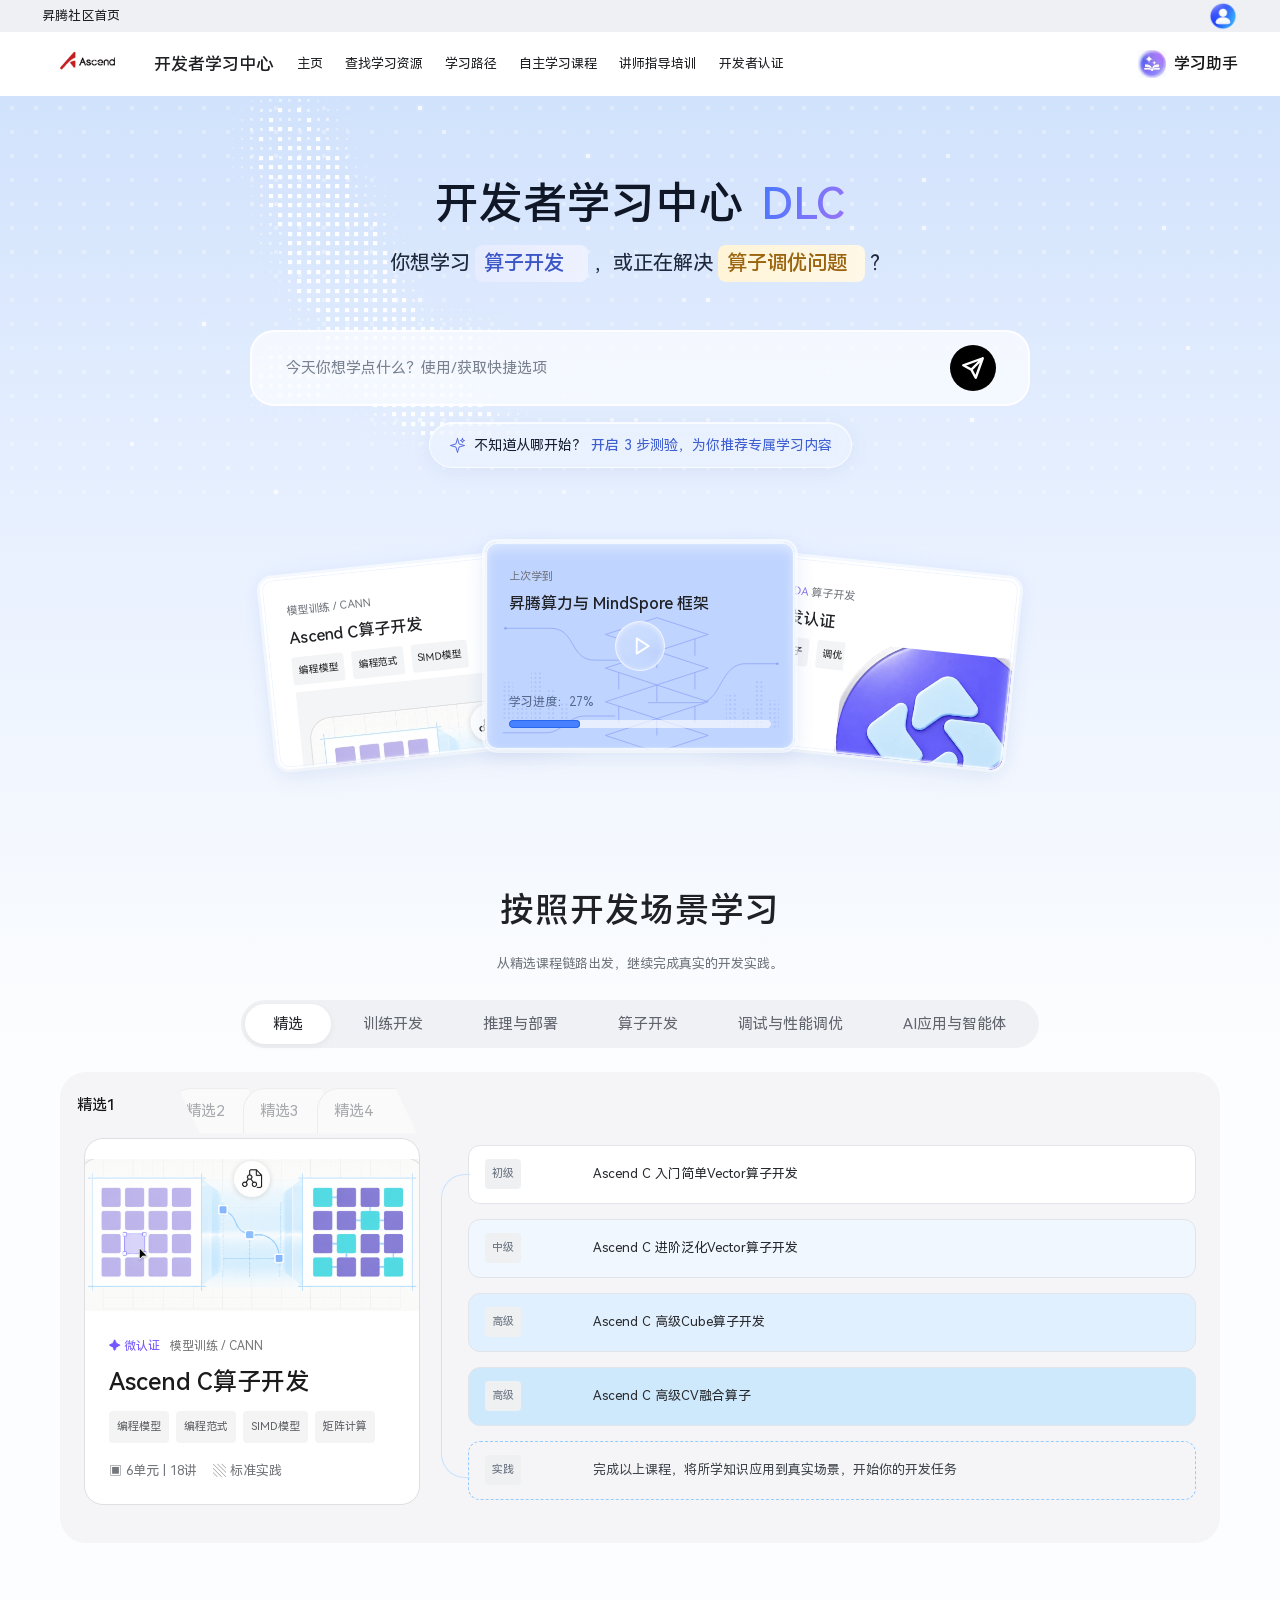
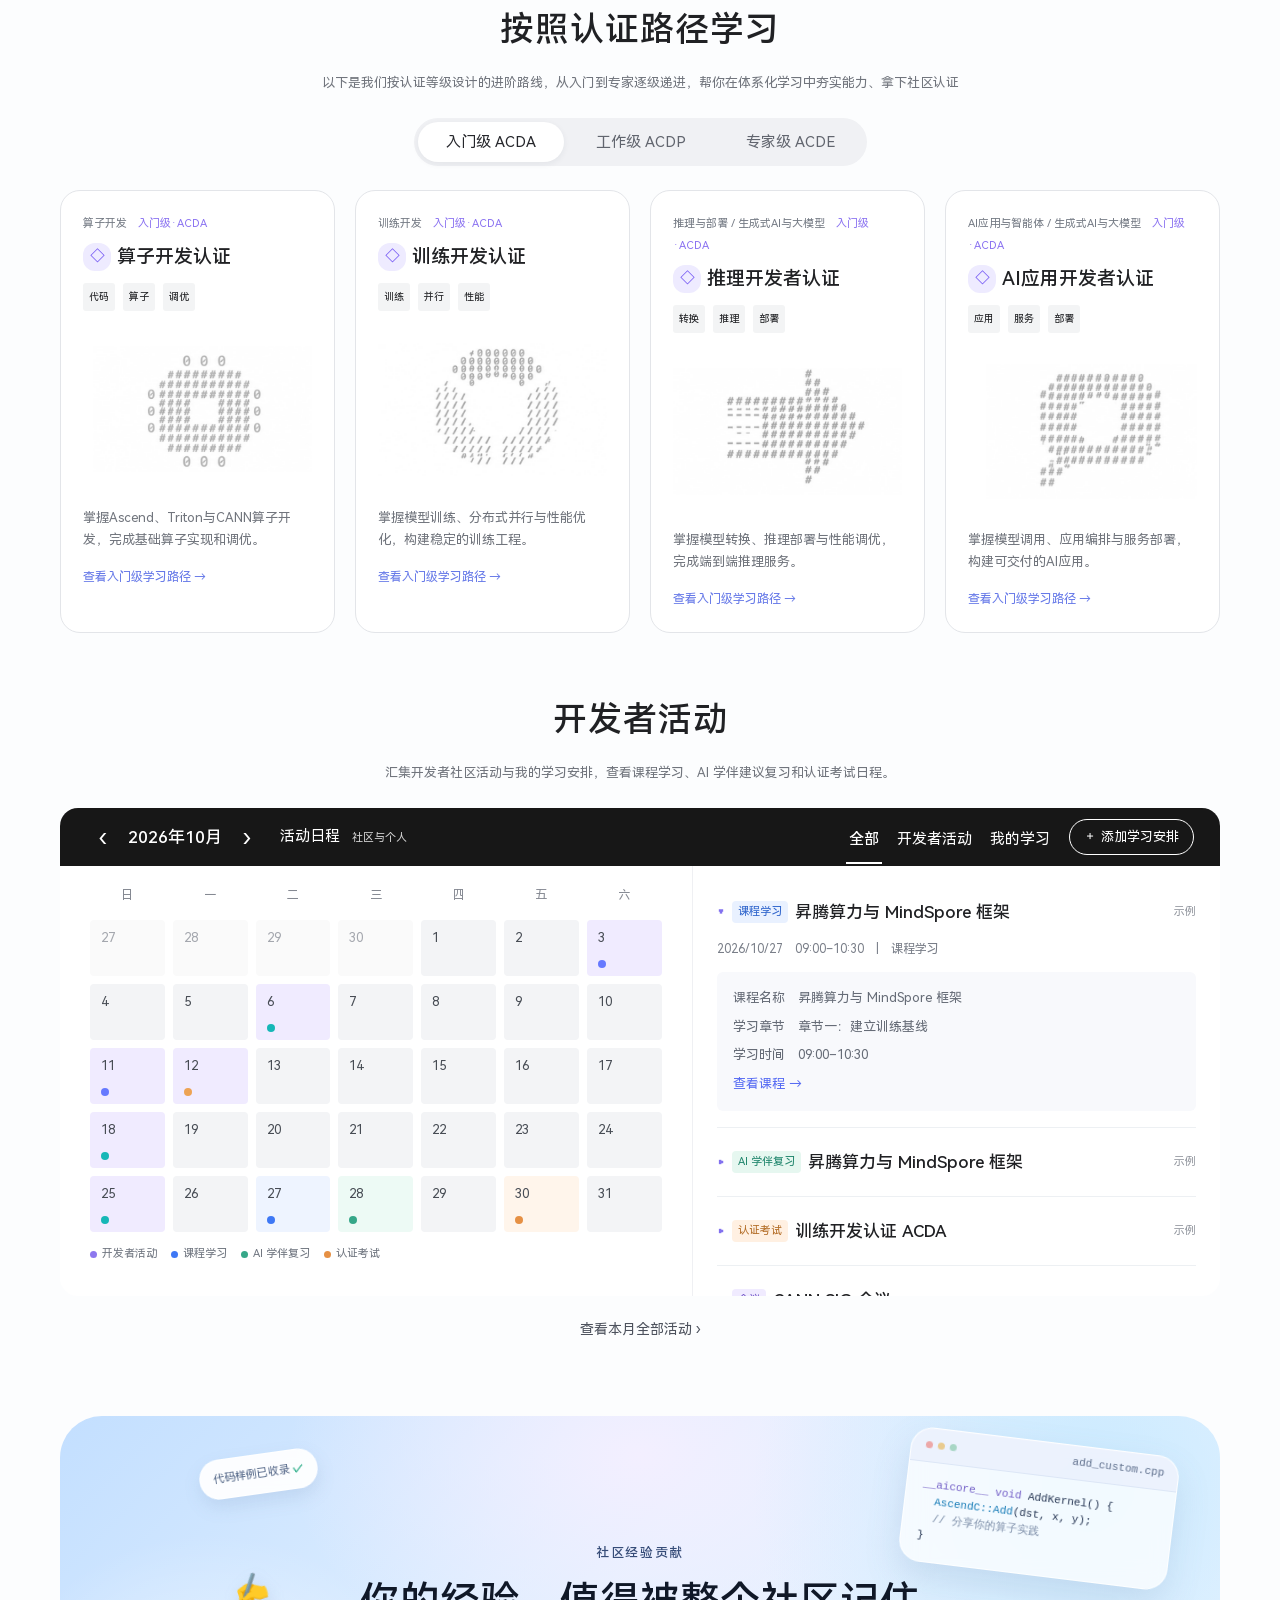
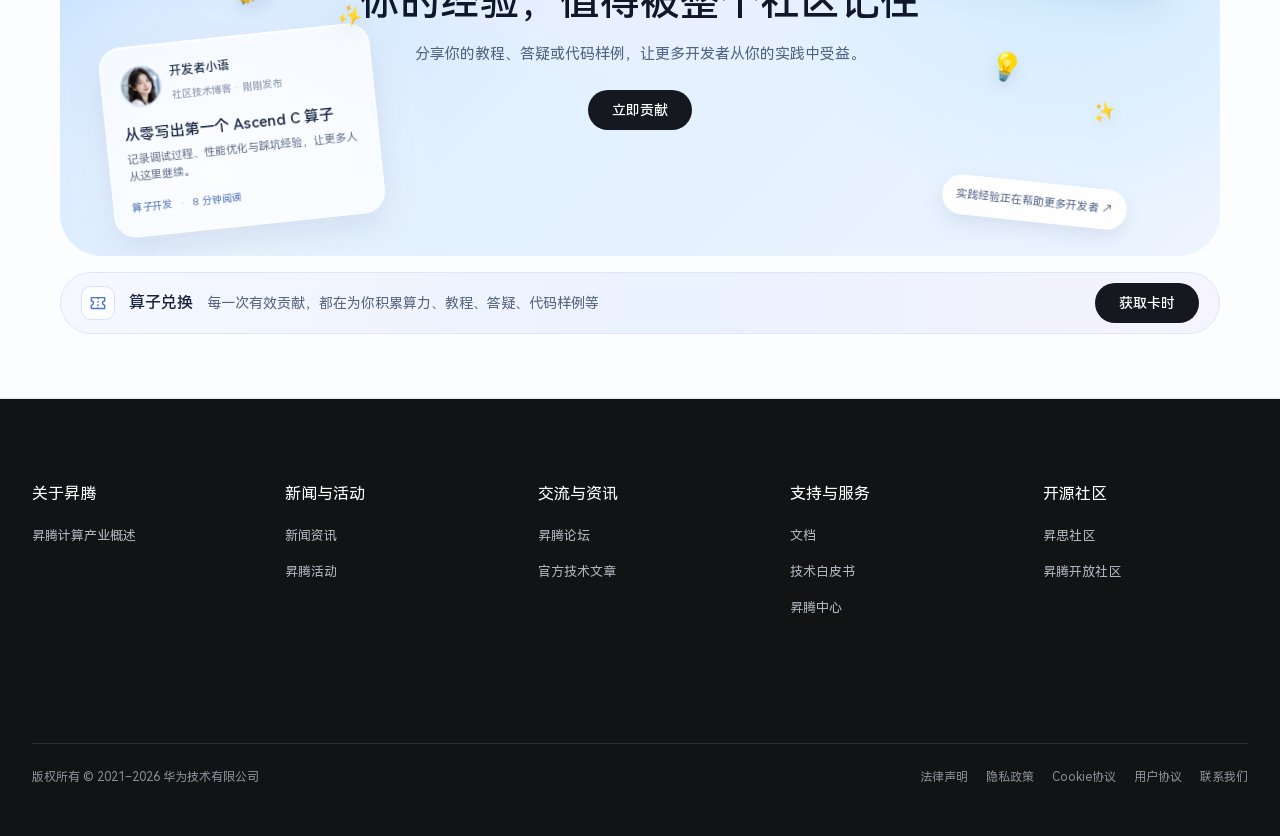
==== index.html @ 080161a7 "课程详情页应用横幅背景图" ====
<!doctype html>
<html lang="zh-CN">
<head>
  <meta charset="utf-8">
  <meta name="viewport" content="width=device-width, initial-scale=1">
  <meta name="theme-color" content="#ffffff">
  <title>开发者学习中心 DLC · 昇腾</title>
  <meta name="description" content="从真实开发场景出发，探索昇腾课程、开发者认证、技术活动与社区经验。">
  <style>
    @font-face{font-family:"HarmonyOS Sans SC";src:url("assets/fonts/HarmonyOS_Sans_SC_Regular.woff2") format("woff2");font-weight:400;font-display:swap}
    @font-face{font-family:"HarmonyOS Sans SC";src:url("assets/fonts/HarmonyOS_Sans_SC_Medium.woff2") format("woff2");font-weight:600;font-display:swap}
    @font-face{font-family:"HarmonyOS Sans SC";src:url("assets/fonts/HarmonyOS_Sans_SC_Bold.woff2") format("woff2");font-weight:700;font-display:swap}
    :root{--red:#c7000b;--red-bright:#db0000;--blue:#2e53fa;--ink:#101828;--body:rgba(0,0,0,.6);--muted:#99a1af;--line:#e5e7eb;--subtle:#f5f6fa;--surface:#fff;--shadow:0 1px 3px rgba(0,0,0,.1);--font:"HarmonyOS Sans SC","HarmonyOS Sans","PingFang SC","Microsoft YaHei",system-ui,sans-serif}
    *{box-sizing:border-box}[hidden]{display:none!important}html{scroll-behavior:smooth}body{margin:0;background:var(--surface);color:var(--ink);font-family:var(--font);line-height:1.5}button,input{font:inherit}button{cursor:pointer}a{color:inherit;text-decoration:none}.wrap{width:min(1488px,calc(100% - 64px));margin:auto}
    .site-nav{height:64px;border-bottom:1px solid var(--line);background:#fff;position:relative;z-index:5}.nav-inner{height:100%;display:flex;align-items:center;gap:40px}.brand{display:flex;align-items:center;gap:10px;font-size:18px;font-weight:700;white-space:nowrap}.brand img{display:block;width:111px;height:40px;object-fit:contain}.nav-links{height:100%;display:flex;align-items:center;gap:32px;margin-left:20px;flex:1;overflow:auto;scrollbar-width:none}.nav-links::-webkit-scrollbar{display:none}.nav-links a{height:100%;display:flex;align-items:flex-end;padding-bottom:20px;font-size:16px;white-space:nowrap;color:#000;position:relative}.nav-links a.active{color:var(--red);font-weight:600}.nav-links a.active:after{content:"";height:2px;background:var(--red);position:absolute;inset:auto 0 0}.nav-actions{display:flex;align-items:center;gap:20px}.avatar{width:34px;height:34px;border-radius:50%;background:#eff0f4;color:#697282;display:grid;place-items:center;font-size:14px}.ai-launch{border:0;background:transparent;display:flex;gap:8px;align-items:center;color:var(--ink);font-weight:600;white-space:nowrap;padding:0}.ai-orb{width:36px;height:36px;display:grid;place-items:center;border-radius:50%;background:var(--ink);color:white;position:relative;font-size:19px}.ai-orb:after{content:"";position:absolute;right:-1px;top:-1px;width:9px;height:9px;background:var(--red);border:2px solid white;border-radius:50%}
    .hero{overflow:hidden;background:radial-gradient(circle at 79% 41%,rgba(219,0,0,.12),transparent 23%),radial-gradient(circle at 16% 74%,rgba(167,139,250,.12),transparent 27%),linear-gradient(180deg,#fff 0%,#f9fafc 100%);border-bottom:1px solid var(--line)}.hero-inner{position:relative;min-height:620px;padding:98px 0 72px;display:flex;align-items:center;justify-content:center;text-align:center}.hero-inner:before,.hero-inner:after{content:"";position:absolute;border:1px solid rgba(199,0,11,.12);border-radius:36px;transform:rotate(25deg);pointer-events:none}.hero-inner:before{width:230px;height:230px;left:0;top:120px;background:linear-gradient(135deg,rgba(255,255,255,.75),rgba(219,0,0,.025));box-shadow:16px 25px 50px rgba(199,0,11,.05)}.hero-inner:after{width:158px;height:158px;right:4%;bottom:78px;transform:rotate(-20deg);background:linear-gradient(135deg,rgba(255,255,255,.75),rgba(167,139,250,.07))}.hero-content{position:relative;z-index:1;width:min(860px,100%)}.eyebrow{display:inline-flex;align-items:center;gap:8px;padding:6px 12px;border-radius:99px;background:#fff;border:1px solid #f3cdd0;color:var(--red);font-size:14px;font-weight:600}.eyebrow:before{content:"";width:6px;height:6px;background:var(--red);border-radius:50%}.hero h1{font-size:clamp(40px,5vw,50px);line-height:50px;letter-spacing:normal;margin:24px 0 14px;font-weight:600}.hero h1 span{color:var(--red)}.hero-lead{font-size:18px;color:var(--body);margin:0 auto 36px;max-width:670px}.search-box{text-align:left;background:#fff;border:1px solid var(--line);border-radius:24px;padding:12px;box-shadow:0 16px 50px rgba(16,24,40,.09)}.tabs{display:flex;gap:4px}.tabs button{border:0;background:transparent;color:var(--body);padding:12px 20px;border-radius:12px;font-size:16px;font-weight:600}.tabs button[aria-selected="true"]{background:var(--ink);color:#fff}.tabs button:first-child[aria-selected="true"]{font-size:18px}.search-row{display:flex;align-items:center;gap:12px;padding:16px 9px 4px}.search-icon{color:var(--muted);font-size:21px}.search-row input{border:0;outline:0;min-width:0;flex:1;font-size:16px;color:var(--ink)}.search-row input::placeholder{color:#99a1af}.submit{border:0;border-radius:12px;background:var(--red);color:white;font-weight:600;padding:12px 22px;white-space:nowrap}.submit:hover{background:#a9000a}.capabilities{display:none;gap:8px;flex-wrap:wrap;padding:14px 9px 5px}.capabilities.show{display:flex}.capabilities button{border:1px solid #ded5f4;background:#f7f4ff;color:#6b4fb5;border-radius:99px;padding:6px 12px;font-size:14px}.capabilities button.active{background:#6b4fb5;color:white}.suggestions{display:flex;justify-content:center;align-items:center;gap:8px;flex-wrap:wrap;margin-top:18px;font-size:14px;color:var(--body)}.suggestions button{border:1px solid var(--line);background:white;border-radius:99px;padding:7px 14px;color:var(--ink)}.suggestions button:hover{border-color:var(--red);color:var(--red)}.search-feedback{font-size:14px;color:var(--red);min-height:24px;margin-top:10px}
    .section{padding:84px 0}.section-alt{background:var(--subtle)}.section-top{display:flex;align-items:end;justify-content:space-between;gap:24px;margin-bottom:32px}.section-kicker{font-size:14px;font-weight:700;letter-spacing:.08em;color:var(--red);margin:0 0 10px}.section h2{font-size:40px;line-height:50px;letter-spacing:normal;margin:0 0 10px;font-weight:600}.section-desc{color:var(--body);font-size:16px;margin:0}.text-link{color:var(--blue);font-weight:400}.text-link:hover{text-decoration:underline}.filters{display:flex;align-items:center;gap:10px;flex-wrap:wrap;margin-bottom:28px}.filter{border:1px solid var(--line);border-radius:99px;padding:9px 18px;background:#fff;color:var(--body)}.filter.active{background:var(--ink);color:white;border-color:var(--ink)}.filter-select{margin-left:auto;border:1px solid var(--line);border-radius:99px;padding:9px 14px;background:#fff;color:var(--body)}.course-grid{display:grid;grid-template-columns:repeat(3,minmax(0,1fr));gap:24px}.course-card{display:flex;flex-direction:column;border:1px solid var(--line);background:white;border-radius:16px;overflow:hidden;box-shadow:var(--shadow);transition:transform .2s,box-shadow .2s}.course-card:hover{transform:translateY(-4px);box-shadow:0 12px 30px rgba(16,24,40,.1)}.course-art{height:176px;position:relative;overflow:hidden;background:linear-gradient(135deg,#202b48,#70374e);color:#fff;padding:20px}.course-art:before,.course-art:after{content:"";position:absolute;border:1px solid rgba(255,255,255,.23);border-radius:24px;transform:rotate(-21deg);box-shadow:inset 0 0 25px rgba(255,255,255,.14),0 9px 25px rgba(0,0,0,.12)}.course-art:before{width:130px;height:130px;right:10%;top:12%}.course-art:after{width:90px;height:90px;right:25%;bottom:-38px}.course-art.tone-2{background:linear-gradient(135deg,#3b2b6a,#80527f)}.course-art.tone-3{background:linear-gradient(135deg,#183f50,#317b83)}.course-art.tone-4{background:linear-gradient(135deg,#5b2840,#ae6270)}.course-art.tone-5{background:linear-gradient(135deg,#303a5f,#5f74a4)}.course-art.tone-6{background:linear-gradient(135deg,#425126,#8d9a56)}.course-art .symbol{position:absolute;right:20px;bottom:0;font-size:95px;line-height:1;opacity:.19;font-weight:900}.course-badge{position:relative;z-index:1;display:inline-block;background:rgba(255,255,255,.89);color:var(--ink);border-radius:4px;padding:4px 8px;font-size:12px;font-weight:600}.course-type{position:absolute;left:20px;bottom:20px;font-size:14px;opacity:.85}.course-body{padding:24px;display:flex;flex-direction:column;flex:1}.course-body h3{font-size:20px;line-height:1.4;margin:0 0 8px}.course-body p{font-size:14px;line-height:22px;color:var(--body);margin:0 0 18px;flex:1}.course-meta{display:flex;gap:16px;flex-wrap:wrap;border-top:1px solid var(--line);padding-top:14px;color:var(--body);font-size:14px}.course-meta strong{color:var(--ink)}.course-empty{display:none;grid-column:1/-1;border:1px dashed var(--line);border-radius:16px;text-align:center;padding:38px;color:var(--body)}.longtail{grid-column:1/-1;border:1px dashed #f3cdd0;border-radius:16px;background:linear-gradient(90deg,#fff,#fff8f8);padding:28px 32px;display:flex;align-items:center;justify-content:space-between;gap:24px}.longtail h3{font-size:20px;margin:0 0 6px}.longtail p{font-size:14px;color:var(--body);margin:0}.state{display:inline-block;vertical-align:middle;font-size:12px;color:#6b4fb5;background:#f0ecfa;border:1px solid #d9cdf0;padding:3px 8px;border-radius:4px;margin-left:8px}.longtail button{border:1px solid var(--red);color:var(--red);background:white;padding:11px 18px;border-radius:12px;font-weight:600;white-space:nowrap}.longtail button:hover{background:#fceeef}
    .community-grid{display:grid;grid-template-columns:1fr 1fr;gap:28px}.community-card{border:1px solid var(--line);border-radius:16px;padding:30px;background:#fff;box-shadow:var(--shadow)}.community-head{display:flex;justify-content:space-between;align-items:center;margin-bottom:20px}.community-head h3{font-size:22px;margin:0}.community-item{display:block;padding:18px 0;border-top:1px solid var(--line)}.community-item strong{display:block;font-size:16px;margin-bottom:4px}.community-item span{font-size:14px;color:var(--body)}.community-item:hover strong{color:var(--red)}.knowledge{margin-top:24px;border:1px dashed var(--line);border-radius:12px;padding:16px 22px;display:flex;align-items:center;justify-content:space-between;color:var(--body);font-size:14px}.knowledge b{font-weight:400;color:var(--muted);background:var(--subtle);border-radius:99px;padding:5px 10px}
    .panel-backdrop{position:fixed;inset:0;background:rgba(16,24,40,.2);z-index:10;display:none}.panel-backdrop.show{display:block}.ai-panel{position:fixed;z-index:11;top:0;right:0;width:min(430px,100vw);height:100dvh;background:#fff;box-shadow:-15px 0 45px rgba(16,24,40,.13);transform:translateX(105%);transition:transform .25s;overflow:auto;padding:28px}.ai-panel.open{transform:translateX(0)}.panel-top{display:flex;align-items:center;justify-content:space-between}.panel-top h2{font-size:24px;margin:0}.close-panel{border:0;background:var(--subtle);border-radius:10px;width:36px;height:36px;font-size:24px}.panel-card{border:1px solid var(--line);border-radius:16px;padding:20px;margin-top:20px}.panel-card h3{font-size:18px;margin:0 0 10px}.panel-card p{font-size:14px;color:var(--body);margin:0}.panel-card .pill{display:inline-block;background:#fceeef;color:var(--red);border-radius:99px;padding:4px 10px;font-size:12px;margin-bottom:12px}.panel-progress{height:7px;background:var(--subtle);border-radius:99px;overflow:hidden;margin:14px 0}.panel-progress span{display:block;height:100%;width:42%;background:var(--red)}.panel-list{display:grid;gap:9px}.panel-list div{display:flex;justify-content:space-between;font-size:14px;padding:7px 0;border-bottom:1px solid var(--line)}.panel-list div:last-child{border-bottom:0}.panel-list span{color:var(--body)}
    footer{border-top:1px solid var(--line);padding:28px 0;color:var(--muted);font-size:14px}.footer-inner{display:flex;justify-content:space-between;gap:20px;flex-wrap:wrap}
    @media(max-width:1100px){.nav-links{gap:20px;margin-left:0}.nav-inner{gap:22px}.course-grid{grid-template-columns:repeat(2,minmax(0,1fr))}.hero-inner:before{left:-100px}.hero-inner:after{right:-40px}}
    @media(max-width:700px){.wrap{width:min(100% - 32px,1488px)}.site-nav{height:60px}.brand{font-size:16px}.brand img{width:97px;height:35px}.nav-links{display:none}.nav-actions{margin-left:auto}.ai-launch>span:last-child{display:none}.avatar{display:none}.hero-inner{min-height:auto;padding:72px 0 58px}.hero-inner:before,.hero-inner:after{display:none}.hero h1{font-size:40px;line-height:1.25}.hero-lead{font-size:16px}.search-box{border-radius:18px}.tabs button{padding:10px 13px}.search-row{gap:7px;flex-wrap:wrap}.search-row input{flex-basis:calc(100% - 40px);font-size:14px}.submit{margin-left:auto}.section{padding:60px 0}.section h2{font-size:30px;line-height:1.33}.section-top{align-items:start;flex-direction:column}.filter-select{margin-left:0}.course-grid,.community-grid{grid-template-columns:1fr}.course-art{height:150px}.longtail{padding:22px;align-items:start;flex-direction:column}.community-card{padding:22px}.knowledge{align-items:start;gap:12px;flex-direction:column}}
    @media(prefers-reduced-motion:reduce){html{scroll-behavior:auto}.course-card,.ai-panel{transition:none}}
    .flow-question-block{margin-top:42px;padding-top:22px;border-top:1px solid #edf0f6;scroll-margin-top:94px}.flow-question-block:first-of-type{margin-top:24px}.flow-question-block .flow-actions{margin-bottom:4px}
    .course-flow[hidden]{display:none}.course-flow{position:fixed;inset:0;z-index:200;overflow-y:auto;background:#fcfcfe;color:var(--ink);font-family:var(--font)}.flow-header{height:72px;position:sticky;top:0;z-index:2;display:flex;align-items:center;justify-content:space-between;padding:0 max(32px,calc((100vw - 1180px)/2));background:rgba(252,252,254,.94);border-bottom:1px solid #edf0f6;backdrop-filter:blur(12px)}.flow-brand{display:flex;align-items:center;gap:10px;font-weight:600}.flow-brand img{width:76px;height:32px;object-fit:contain}.flow-close{border:1px solid var(--line);background:white;border-radius:999px;padding:9px 17px;color:var(--ink)}.flow-close:hover,.flow-close:focus-visible{border-color:var(--blue);color:var(--blue)}.flow-main{width:min(1040px,calc(100% - 48px));margin:0 auto;padding:46px 0 112px}.flow-goal{width:fit-content;max-width:100%;margin:0 auto 42px;padding:12px 22px;background:#f2f3f6;border-radius:999px;font-size:16px;text-align:center;overflow-wrap:anywhere}.flow-intro{margin:0 0 24px}.flow-intro h2{font-size:28px;line-height:1.3;font-weight:600;margin:0 0 8px}.flow-intro p{color:#697586;margin:0}.flow-progress{display:flex;align-items:center;gap:14px;margin:26px 0 30px;font-size:14px;color:#77849a}.flow-progress strong{color:#244b9b}.flow-track{height:5px;background:#e9eef8;border-radius:99px;overflow:hidden;flex:1}.flow-track span{display:block;height:100%;background:var(--blue);border-radius:99px;transition:width .2s}.flow-question-head{display:flex;align-items:start;gap:12px;margin-bottom:18px}.flow-number{border:1px solid #dbe3f3;border-radius:7px;padding:3px 8px;font-size:13px;color:#6c7b94;background:#f8faff}.flow-question-head h3{font-size:22px;font-weight:600;line-height:1.4;margin:0;flex:1}.flow-type{font-size:13px;color:#73819b;border:1px solid var(--line);border-radius:7px;padding:4px 8px;white-space:nowrap}.flow-options{display:grid;grid-template-columns:repeat(3,minmax(0,1fr));gap:16px}.flow-option{min-height:148px;padding:22px 20px;text-align:center;display:flex;flex-direction:column;justify-content:center;gap:8px;border:1px solid #e1e6ef;border-radius:18px;background:#fff;box-shadow:0 2px 4px rgba(16,24,40,.04);color:var(--ink);transition:border-color .15s,background .15s,box-shadow .15s}.flow-option:hover,.flow-option:focus-visible{border-color:var(--blue);box-shadow:0 4px 16px rgba(46,83,250,.1);outline:none}.flow-option[aria-checked="true"]{border-color:var(--blue);background:#f3f6ff;box-shadow:0 0 0 1px rgba(46,83,250,.15);color:#2143b0}.flow-option strong{font-size:17px;font-weight:600}.flow-option span{font-size:14px;line-height:1.55;color:#697586}.flow-option[aria-checked="true"] span{color:#4763a8}.flow-option.custom{border-style:dashed;color:#5f718e}.flow-option.custom[aria-checked="true"]{border-style:solid}.flow-custom{display:block;width:100%;margin-top:18px;padding:15px 18px;border:1px solid #c8d5fb;border-radius:12px;background:#fff;resize:vertical;min-height:80px;outline-color:var(--blue)}.flow-actions{display:flex;justify-content:space-between;align-items:center;gap:16px;margin-top:30px;position:sticky;bottom:0;padding:14px 0;background:#fcfcfe;z-index:1}.flow-actions .flow-skip{border:0;background:transparent;color:#7b8799;padding:10px}.flow-actions .flow-skip:hover{color:var(--blue)}.flow-actions .flow-primary,.flow-result-actions button{border:1px solid var(--blue);border-radius:12px;background:var(--blue);color:white;padding:11px 24px;font-weight:600}.flow-actions .flow-primary:disabled{border-color:#e0e5ee;background:#f7f9fc;color:#98a4b8;cursor:not-allowed}.flow-actions .flow-back{border:1px solid var(--line);border-radius:12px;background:#fff;padding:10px 18px;color:#576477}.flow-note{font-size:13px;color:#8a96a8;margin-top:30px}.flow-result{max-width:800px;margin:0 auto}.flow-result h2{font-size:30px;font-weight:600;line-height:1.3;margin:0 0 12px}.flow-result-lead{font-size:16px;line-height:1.7;color:#576477}.flow-summary{border:1px solid #dce5ff;border-radius:16px;background:#f6f8ff;padding:22px;margin:28px 0}.flow-summary p{margin:8px 0 0;line-height:1.7;color:#496190}.flow-steps{display:grid;gap:14px;margin:22px 0 28px}.flow-step{border:1px solid var(--line);border-radius:15px;background:#fff;padding:20px}.flow-step strong{display:block;margin-bottom:7px}.flow-step p{margin:0;color:#687586;line-height:1.6}.flow-result-actions{display:flex;gap:12px;flex-wrap:wrap}.flow-result-actions button.secondary{background:white;color:var(--blue)}@media(max-width:700px){.flow-header{height:60px;padding:0 16px}.flow-brand span{font-size:14px}.flow-main{width:calc(100% - 32px);padding:28px 0 80px}.flow-goal{margin-bottom:28px}.flow-intro h2{font-size:24px}.flow-question-head h3{font-size:19px}.flow-options{grid-template-columns:1fr;gap:10px}.flow-option{min-height:104px;padding:16px}.flow-actions{flex-wrap:wrap}.flow-note{margin-top:20px}}
  </style>
  <link rel="stylesheet" href="assets/css/course-outline.css?v=outline-toolbar-1">
  <link rel="stylesheet" href="assets/css/course-conversation.css?v=ai-dialog-rhythm-2">
  <link rel="stylesheet" href="assets/css/home-figma.css?v=knowledge-map-entry-4">
  <link rel="stylesheet" href="assets/css/knowledge-experience.css?v=1">
  <link rel="stylesheet" href="assets/css/home-october.css?v=fan-motion-2">
  <link rel="stylesheet" href="assets/css/home-quiz-prompt.css?v=2">
  <link rel="stylesheet" href="assets/css/home-hero-typewriter.css?v=1">
  <link rel="stylesheet" href="assets/css/home-search-results.css?v=2">
  <link rel="stylesheet" href="assets/css/community-contribution-photo.css?v=3">
  <link rel="stylesheet" href="assets/css/community-contribution-floor.css?v=4">
  <link rel="stylesheet" href="assets/css/home-fan-gentle.css?v=2">
  <link rel="stylesheet" href="assets/css/home-learning-assistant.css?v=agent-home-2">
  <link rel="stylesheet" href="assets/css/home-reference-adjustments.css?v=2">
  <link rel="stylesheet" href="assets/css/home-starter-ide.css?v=6">
<link rel="icon" href="assets/images/figma-home/certification.svg" type="image/svg+xml">
</head>
<body>
  <a class="skip-link" href="#scenes">跳至学习内容</a>
  <header class="site-nav october-nav">
    <div class="utility-bar"><a href="index.html">昇腾社区首页</a><div class="utility-user"><a class="user-avatar-link" href="prototypes/lowfi/personal-center-knowledge-assets.html" aria-label="个人中心"><img src="assets/images/figma-home/user-avatar.png" alt=""></a></div></div>
    <div class="october-nav-main"><a class="brand-logo" href="index.html"><img src="assets/images/figma-home/nav-logo.png" alt="Ascend"></a><a class="brand-title" href="index.html">开发者学习中心</a><nav aria-label="主导航"><a href="#top" aria-current="page">主页</a><a href="https://www.hiascend.com/developer/edu/find-resource">查找学习资源</a><a href="https://www.hiascend.com/edu/growth">学习路径</a><a href="https://www.hiascend.com/edu/courses">自主学习课程</a><a href="#events">讲师指导培训</a><a href="#certifications">开发者认证</a></nav><button type="button" class="home-assistant-trigger" id="homeAssistantTrigger" aria-controls="homeAssistantWindow" aria-expanded="false"><span class="ha-source ha-logo" aria-hidden="true"></span>学习助手</button></div>
  </header>

  <main class="dlc-main" id="top">
    <section class="dlc-hero" aria-labelledby="heroTitle">
      <div class="dlc-hero-inner">
        <h1 class="dlc-title" id="heroTitle">开发者学习中心<span>DLC</span></h1>
        <p class="dlc-rotating-question" aria-label="你想学习算子开发，或正在解决算子调优问题？"><span>你想学习</span><span class="dlc-topic dlc-topic-learning" data-topic-learning>算子开发</span><span>，或正在解决</span><span class="dlc-topic dlc-topic-problem" data-topic-problem>算子调优问题</span><span>？</span></p>
        <div class="dlc-search-shell">
          <form class="dlc-search" id="heroForm">
            <span class="dlc-selected-prompt" id="selectedPrompt" hidden><span class="selected-prompt-mark" aria-hidden="true"></span><span id="selectedPromptText"></span><button id="clearShortcut" type="button" aria-label="清除快捷选项">×</button></span>
            <input id="heroInput" type="text" autocomplete="off" aria-label="输入学习目标" placeholder="今天你想学点什么？使用/获取快捷选项">
            <span class="dlc-input-actions" id="inputActions" aria-hidden="true"><kbd>Tab</kbd>切换 <kbd>Enter</kbd>开始搜索</span>
            <kbd class="dlc-shortcut-key">/</kbd>
            <button class="dlc-submit" type="submit" aria-label="提交学习目标"><svg viewBox="0 0 24 24" aria-hidden="true" focusable="false"><path d="M21 3 10.5 13.5M21 3 14.5 21l-4-7.5L3 9.5 21 3Z"/></svg></button>
            <div class="dlc-quick-menu" id="quickMenu" role="listbox" aria-label="学习快捷选项" hidden>
              <button type="button" role="option" data-label="新手入门" data-prompt="我刚接触昇腾，希望从基础开始学习"><span class="quick-menu-mark" aria-hidden="true"></span><span><b>新手入门</b><small>从环境搭建开始，完成首个昇腾开发任务。</small></span></button>
              <button type="button" role="option" data-label="算子开发" data-prompt="我想学习 Ascend C 算子开发"><span class="quick-menu-mark" aria-hidden="true"></span><span><b>算子开发</b><small>开发、调试和优化昇腾自定义算子。</small></span></button>
              <button type="button" role="option" data-label="训练开发" data-prompt="我想学习模型训练并完成一次分布式训练"><span class="quick-menu-mark" aria-hidden="true"></span><span><b>训练开发</b><small>完成模型训练、分布式训练和性能优化。</small></span></button>
              <button type="button" role="option" data-label="推理开发" data-prompt="我想把模型部署到昇腾并完成推理服务验证"><span class="quick-menu-mark" aria-hidden="true"></span><span><b>推理开发</b><small>学习模型转换、推理适配与部署的上线流程。</small></span></button>
              <button type="button" role="option" data-label="生成式AI应用开发与部署" data-prompt="我想开发一个 RAG 智能体应用，并部署到昇腾环境"><span class="quick-menu-mark" aria-hidden="true"></span><span><b>生成式AI应用开发与部署</b><small>学习大模型、RAG 和智能体应用开发与部署。</small></span></button>
            </div>
          </form>
          <p class="dlc-search-hint" id="searchFeedback" role="status" aria-live="polite"></p>
        </div>
        <p class="dlc-search-helper" id="quizHelper"><svg class="quiz-helper-spark" viewBox="0 0 24 24" fill="none" aria-hidden="true"><path d="m12 2 2.2 7.8L22 12l-7.8 2.2L12 22l-2.2-7.8L2 12l7.8-2.2L12 2Z"/><path d="m19 2 .7 2.3L22 5l-2.3.7L19 8l-.7-2.3L16 5l2.3-.7L19 2Z"/></svg><span class="quiz-helper-copy">不知道从哪开始？</span><button id="openQuiz" type="button">开启</button><span class="quiz-helper-copy">3 步测验，为你推荐专属学习内容</span></p>
      </div>
    </section>

    <section class="starter-floor" id="courseFirstFloor" aria-label="推荐与继续学习">
      <div class="october-fan" id="homeContinueCards" aria-label="推荐与继续学习">
      <div class="fan-slot fan-slot-left">
        <a class="fan-pill" href="course-preview.html?course=operator" aria-label="查看课程">课程 <span aria-hidden="true">↗</span></a>
        <a class="fan-side fan-left" href="course-preview.html?course=operator"><small>模型训练 / CANN</small><h3>Ascend C算子开发</h3><div class="small-tags"><span>编程模型</span><span>编程范式</span><span>SIMD模型</span></div><img src="assets/images/october-home/operator-art.webp" alt=""></a>
      </div>
      <div class="fan-slot fan-slot-center">
        <a class="fan-pill" href="course-preview.html?course=training" aria-label="查看学习路径">路径 <span aria-hidden="true">↗</span></a>
        <a class="fan-center" href="course-preview.html?course=training"><small>上次学到</small><h3>昇腾算力与 MindSpore 框架</h3><img src="assets/images/october-home/continue-layers.svg" alt=""><span class="play-icon" aria-hidden="true"><svg viewBox="0 0 24 24" fill="none"><path d="m9 5 11 7-11 7V5Z" stroke="currentColor" stroke-width="1.8" stroke-linejoin="round"/></svg></span><div class="fan-progress-label">学习进度：27%</div><div class="fan-progress" role="progressbar" aria-label="课程学习进度" aria-valuenow="27" aria-valuemin="0" aria-valuemax="100"><span></span></div></a>
      </div>
      <div class="fan-slot fan-slot-right">
        <a class="fan-pill" href="#certifications" aria-label="查看认证">认证 <span aria-hidden="true">↗</span></a>
        <a class="fan-side fan-right" href="#certifications"><small><em>入门级 ACDA</em> 算子开发</small><h3>算子开发认证</h3><div class="small-tags"><span>代码</span><span>算子</span><span>调优</span></div><img src="assets/images/october-home/badge.webp" alt=""></a>
      </div>
      </div>
    </section>

    <section class="dlc-section problem-first-floor" id="problemFirstFloor" aria-labelledby="problemFloorTitle" hidden>
      <div class="problem-floor-heading"><h2 id="problemFloorTitle">从真实问题开始</h2></div>
      <div class="problem-example-carousel" id="problemCarousel" aria-live="polite">
        <button type="button" class="problem-carousel-btn problem-carousel-prev" id="problemPrev" aria-label="查看上一个案例">‹</button>
        <div class="problem-example-track">
          <article class="problem-example-card" data-problem-slide>
            <div class="problem-example-top"><span class="problem-example-tag">真实任务反推</span><span class="problem-example-index">案例 01</span></div>
            <h3>把单卡模型改成双卡训练</h3>
            <p>从“完成双卡训练并验证吞吐提升”反推需要补齐的能力和实践步骤。</p>
            <div class="problem-example-flow"><span>目标任务</span><i>→</i><span>能力缺口</span><i>→</i><span>学习步骤</span><i>→</i><span>验收成果</span></div>
            <div class="problem-example-actions"><button type="button" class="problem-secondary" data-problem-preview="我想了解如何把单卡模型改成双卡训练">查看案例</button><button type="button" class="problem-primary" data-problem-submit="我想把自己的单卡训练任务改成双卡训练，并验证吞吐是否提升">换成我的任务</button></div>
          </article>
          <article class="problem-example-card" data-problem-slide hidden>
            <div class="problem-example-top"><span class="problem-example-tag">诊断补救</span><span class="problem-example-index">案例 02</span></div>
            <h3>HCCL 初始化失败，训练无法启动</h3>
            <p>根据错误码、运行环境和日志定位知识缺口，生成补充学习并返回原任务复验。</p>
            <div class="problem-example-flow"><span>错误现象</span><i>→</i><span>诊断依据</span><i>→</i><span>补充学习</span><i>→</i><span>重新验证</span></div>
            <div class="problem-example-actions"><button type="button" class="problem-secondary" data-problem-preview="我想查看 HCCL 初始化失败的诊断案例">查看案例</button><button type="button" class="problem-primary" data-problem-submit="我的 HCCL 初始化失败，训练无法启动，我想输入错误码和日志进行诊断">输入我的错误</button></div>
          </article>
        </div>
        <button type="button" class="problem-carousel-btn problem-carousel-next" id="problemNext" aria-label="查看下一个案例">›</button>
      </div>
      <p class="problem-floor-note">如果现有课程完整覆盖，AI 优先推荐课程；只有无法覆盖时才组合或生成新内容。</p>
    </section>

    <section class="october-section" id="scenes" aria-labelledby="scenesTitle">
      <h2 id="scenesTitle">按照开发场景学习</h2><p class="section-intro" id="scenarioIntro">从精选课程链路出发，继续完成真实的开发实践。</p>
      <div class="pill-tabs" id="scenarioTabs" role="tablist" aria-label="开发场景"><button role="tab" aria-selected="true" data-scene="0">精选</button><button role="tab" aria-selected="false" data-scene="1">训练开发</button><button role="tab" aria-selected="false" data-scene="2">推理与部署</button><button role="tab" aria-selected="false" data-scene="0">算子开发</button><button role="tab" aria-selected="false" data-scene="3">调试与性能调优</button><button role="tab" aria-selected="false" data-scene="4">AI应用与智能体</button></div>
      <div class="scenario-panel"><div class="scenario-subtabs" id="featuredTabs" role="tablist" aria-label="精选课程"><button role="tab" aria-selected="true" data-featured="0" aria-label="精选课程1"><span class="featured-selected-word">Selected </span>精选1</button><button role="tab" aria-selected="false" data-featured="1" aria-label="精选课程2"><span class="featured-selected-word">Selected </span>精选2</button><button role="tab" aria-selected="false" data-featured="2" aria-label="精选课程3"><span class="featured-selected-word">Selected </span>精选3</button><button role="tab" aria-selected="false" data-featured="4" aria-label="精选课程4"><span class="featured-selected-word">Selected </span>精选4</button></div><div class="scenario-body" id="scenarioContent" role="tabpanel" aria-live="polite"></div></div>
    </section>
    <section class="october-section" id="certifications" aria-labelledby="certTitle"><h2 id="certTitle">按照认证路径学习</h2><p class="section-intro">以下是我们按认证等级设计的进阶路线，从入门到专家逐级递进，帮你在体系化学习中夯实能力、拿下社区认证</p><div class="pill-tabs cert-tabs" role="tablist" aria-label="认证等级"><button role="tab" aria-selected="true" data-cert="ACDA">入门级 ACDA</button><button role="tab" aria-selected="false" data-cert="ACDP">工作级 ACDP</button><button role="tab" aria-selected="false" data-cert="ACDE">专家级 ACDE</button></div><div class="cert-grid" id="certGrid" role="tabpanel" aria-live="polite"></div></section>
    <section class="october-section" id="events" aria-labelledby="eventsTitle"><h2 id="eventsTitle">开发者活动</h2><p class="section-intro">汇集开发者社区活动与我的学习安排，查看课程学习、AI 学伴建议复习和认证考试日程。</p><div class="events-board"><div class="events-toolbar"><div class="month-controls"><button type="button" id="previousMonth" aria-label="上个月">‹</button><strong id="calendarMonth"></strong><button type="button" id="nextMonth" aria-label="下个月">›</button></div><span class="schedule-label">活动日程 <small>示例</small></span><div class="event-filters" aria-label="活动类型"><button aria-pressed="true" data-kind="全部">全部</button><button aria-pressed="false" data-kind="会议">会议</button><button aria-pressed="false" data-kind="活动">活动</button><button aria-pressed="false" data-kind="峰会">峰会</button></div></div><div class="events-body"><div class="calendar"><div class="weekdays" aria-hidden="true"><span>日</span><span>一</span><span>二</span><span>三</span><span>四</span><span>五</span><span>六</span></div><div class="calendar-grid" id="calendarGrid" aria-label="活动日期"></div></div><div class="event-list" id="eventList" aria-live="polite"></div></div></div><button class="all-events" id="showAllEvents" type="button">查看本月全部活动 <span aria-hidden="true">›</span></button></section>
    <section class="october-section community-section" id="growth" aria-labelledby="growthTitle">
      <div class="contribution-feature-card">
        <div class="contribution-examples" aria-hidden="true">
          <article class="contribution-example contribution-example-code">
            <div class="example-window-bar"><span></span><span></span><span></span><small>add_custom.cpp</small></div>
            <pre><code><span class="code-keyword">__aicore__ void</span> AddKernel() {
  <span class="code-type">AscendC::Add</span>(dst, x, y);
  <span class="code-comment">// 分享你的算子实践</span>
}</code></pre>
          </article>
          <article class="contribution-example contribution-example-blog">
            <div class="example-blog-author"><img src="assets/images/avatars/avatar-female.png" alt=""><span><strong>开发者小语</strong><small>社区技术博客 · 刚刚发布</small></span></div>
            <strong class="example-blog-title">从零写出第一个 Ascend C 算子</strong>
            <p>记录调试过程、性能优化与踩坑经验，让更多人从这里继续。</p>
            <span class="example-blog-meta">算子开发 <i>·</i> 8 分钟阅读</span>
          </article>
          <span class="contribution-example-chip contribution-example-chip-top">代码样例已收录 <b>✓</b></span>
          <span class="contribution-example-chip contribution-example-chip-bottom">实践经验正在帮助更多开发者 ↗</span>
          <span class="contribution-spark contribution-spark-blog-a">✍️</span>
          <span class="contribution-spark contribution-spark-blog-b">✨</span>
          <span class="contribution-spark contribution-spark-code-a">💡</span>
          <span class="contribution-spark contribution-spark-code-b">✨</span>
        </div>
        <p class="contribution-feature-kicker">社区经验贡献</p>
        <h2 id="growthTitle">你的经验，值得被整个社区记住</h2>
        <p class="contribution-feature-description">分享你的教程、答疑或代码样例，让更多开发者从你的实践中受益。</p>
        <a class="contribution-feature-action" href="prototypes/lowfi/developer-contribution-closed-loop.html">立即贡献</a>
      </div>
      <div class="contribution-redeem-banner">
        <span class="contribution-redeem-icon" aria-hidden="true"><svg viewBox="0 0 24 24" fill="none"><path d="M4 5.5h16v4a2.5 2.5 0 0 0 0 5v4H4v-4a2.5 2.5 0 0 0 0-5v-4Z" stroke="currentColor" stroke-width="1.7" stroke-linejoin="round"/><path d="M12 5.5v13" stroke="currentColor" stroke-width="1.7" stroke-dasharray="2 2"/></svg></span>
        <strong>算子兑换</strong>
        <span class="contribution-redeem-copy">每一次有效贡献，都在为你积累算力、教程、答疑、代码样例等</span>
        <a class="contribution-redeem-action" href="prototypes/lowfi/developer-contribution-closed-loop.html">获取卡时</a>
      </div>
    </section>
  </main>

  <footer class="dlc-footer">
    <div class="footer-content"><div class="footer-columns"><div><h3>关于昇腾</h3><a href="#">昇腾计算产业概述</a></div><div><h3>新闻与活动</h3><a href="#">新闻资讯</a><a href="#">昇腾活动</a></div><div><h3>交流与资讯</h3><a href="#">昇腾论坛</a><a href="#">官方技术文章</a></div><div><h3>支持与服务</h3><a href="#">文档</a><a href="#">技术白皮书</a><a href="#">昇腾中心</a></div><div><h3>开源社区</h3><a href="#">昇思社区</a><a href="#">昇腾开放社区</a></div></div><div class="footer-bottom"><span>版权所有 © 2021–2026 华为技术有限公司</span><div class="footer-links"><a href="#">法律声明</a><a href="#">隐私政策</a><a href="#">Cookie协议</a><a href="#">用户协议</a><a href="#">联系我们</a></div></div></div>
  </footer>

  <div id="panelBackdrop" hidden></div><aside id="aiPanel" hidden></aside>

  <section class="learning-quiz" id="learningQuiz" role="dialog" aria-modal="true" aria-labelledby="quizTitle" hidden>
    <div class="quiz-scrim" aria-hidden="true"></div>
    <div class="quiz-dialog" tabindex="-1">
      <header class="quiz-header"><button class="quiz-back-button" id="quizBack" type="button" aria-label="返回上一步">←</button><strong id="quizTitle">AI 测验</strong></header>
      <div id="quizStage"></div>
    </div>
  </section>

  <section class="course-flow conversation" id="courseFlow" role="dialog" aria-modal="true" aria-labelledby="flowHeading" hidden>
    <header class="flow-header"><div class="flow-brand"><img src="assets/images/logo.png" alt=""><span>学习方案探索</span></div><button class="flow-close" id="flowClose" type="button" aria-label="关闭并返回首页">返回首页 ×</button></header>
    <div class="flow-main"><div class="flow-goal" id="flowGoal"></div><div id="flowStage"></div><p class="flow-note">探索版交互示例：选择结果仅在当前页面使用，尚未接入 AI 生成或实时资料检索。</p></div>
  </section>

  <aside class="home-assistant-window" id="homeAssistantWindow" role="dialog" aria-modal="false" aria-labelledby="homeAssistantTitle" hidden>
    <header class="ha-header">
      <div class="ha-drag-handle" tabindex="0" role="group" aria-label="移动学习助手窗口" aria-describedby="homeAssistantMoveHint"><span class="ha-source ha-logo" aria-hidden="true"></span><h2 id="homeAssistantTitle">学习助手</h2><span class="ha-source ha-chevron" aria-hidden="true"></span></div>
      <div class="ha-agent-rail" id="homeAgentRail" aria-label="已选学习分身"></div><div class="ha-actions"><button type="button" data-ha-section="homeAssistantAbility" aria-label="查看我的能力"><span class="ha-source ha-person-icon" aria-hidden="true"></span></button><button type="button" data-ha-section="homeAssistantPlan" aria-label="查看学习计划"><span class="ha-source ha-list-icon" aria-hidden="true"></span></button><button type="button" data-ha-close aria-label="关闭学习助手"><span class="ha-source ha-close-icon" aria-hidden="true"></span></button></div>
    </header>
    <p class="ha-sr" id="homeAssistantMoveHint">拖动标题栏移动窗口，也可使用方向键移动，按 Home 恢复默认位置。</p>
    <div class="ha-content" id="homeAssistantContent"></div>
    <form class="ha-query-form" id="homeAssistantQuestionForm"><label class="ha-sr" for="homeAssistantQuestion">向学习助手提问</label><input id="homeAssistantQuestion" type="text" autocomplete="off" placeholder="输入你的学习问题"><button type="submit" aria-label="发送问题">↑</button></form>
  </aside>

  <script src="assets/js/bird-motion.js?v=1"></script>
  <script src="assets/js/bird-background.js?v=1"></script>
  <script>
    window.ascendBirdBackground = PixelBirdBackground.mount({
      target: '.dlc-hero',
      duration: 20,
      color: '#ffffff',
      sizeScale: 1.3,
      startProgress: 0.14,
      zIndex: 0
    });
  </script>
  <script src="assets/js/home-october.js?v=expert-scene-1"></script>
  <script src="assets/js/home-hero-typewriter.js?v=1"></script>
  <script src="assets/js/home-figma.js?v=expert-quiz-1"></script>
  <script src="assets/js/home-search-results.js?v=2"></script>
  <script src="assets/js/course-outline.js?v=outline-toolbar-1"></script>
  <script src="assets/js/course-compose.js?v=lesson-types-2"></script>
  <script src="assets/js/course-flow.js?v=operator-certification-1"></script>
  <script src="assets/js/floating-assistant-window.js?v=1"></script>
  <script src="assets/js/home-learning-assistant.js?v=expert-companion-2"></script>
  <script src="assets/js/home-agent-integration.js?v=1"></script>
</body>
</html>
---- assets/css/course-outline.css ----
.outline-stage{width:min(1280px,calc(100vw - 48px));position:relative;left:50%;transform:translateX(-50%)}
.outline-top{display:flex;justify-content:space-between;align-items:flex-start;gap:20px;margin-bottom:22px}
.outline-kicker{font-size:14px;font-weight:600;color:#47689e;margin:0 0 8px}
.outline-top h2{font-size:30px;line-height:1.35;font-weight:600;margin:0 0 9px}
.outline-description{font-size:15px;line-height:1.65;color:#637085;margin:0;max-width:770px}
.outline-toolbar{display:flex;gap:10px;flex-wrap:wrap;justify-content:flex-end}
.outline-toolbar button,.outline-footer button{border:1px solid #d7dfed;background:white;border-radius:11px;padding:10px 16px;color:#365173;font-weight:600;white-space:nowrap}
.outline-toolbar button:hover,.outline-toolbar button:focus-visible,.outline-footer button:hover,.outline-footer button:focus-visible{border-color:var(--blue);color:var(--blue);outline:none}
.outline-toolbar button.primary,.outline-footer button.primary{background:var(--blue);border-color:var(--blue);color:white}
.outline-shell{border:1px solid #e0e6f0;border-radius:17px;background:#fff;overflow:hidden;box-shadow:0 5px 20px rgba(16,24,40,.04)}
.outline-summary{padding:22px 26px;border-bottom:1px solid #e7ebf3}
.outline-summary-top{display:flex;align-items:flex-start;justify-content:space-between;gap:20px}
.outline-summary-heading{min-width:0}
.outline-summary-label{font-size:13px;color:#5a7298;font-weight:600;margin-bottom:7px}
.outline-summary h3{font-size:21px;line-height:1.4;margin:0 0 6px;font-weight:600}
.outline-summary p{font-size:14px;color:#788494;margin:0 0 14px;line-height:1.55}
.outline-meta{display:flex;align-items:center;gap:8px;flex-wrap:wrap;font-size:13px;color:#7c8798}
.outline-count{border:1px solid #e6eaf1;border-radius:99px;padding:5px 10px;background:#f9fafc;color:#5c6980}
.outline-depth-key{display:inline-flex;align-items:center;gap:5px;padding:5px 10px;border:1px solid #e2e8f8;border-radius:99px;background:#f7f9ff;color:#4f66a4}
.outline-depth-key:before{content:"";width:6px;height:6px;border-radius:50%;background:var(--blue)}
.outline-scroll-hint{display:none}
.outline-content{display:grid;grid-template-columns:minmax(0,1fr)}
.outline-content.editing{grid-template-columns:minmax(0,1fr) 320px}
.outline-board{min-height:560px;max-height:65dvh;overflow:auto;background-color:#fdfdff;background-image:radial-gradient(#dfe5f1 .9px,transparent .9px);background-size:20px 20px}
.outline-tree{min-width:870px;display:grid;grid-template-columns:230px minmax(0,1fr);gap:36px;padding:32px 34px 60px}
.outline-root{align-self:start;position:sticky;top:22px;border:1px solid #dce5f3;background:#fff;border-radius:14px;padding:19px;box-shadow:0 2px 6px rgba(16,24,40,.06);font-size:15px;line-height:1.5}
.outline-root small{display:block;margin-top:10px;color:#7c8798;font-size:12px}
.outline-units{display:grid;gap:24px}
.outline-unit-row{display:grid;grid-template-columns:235px minmax(0,1fr);gap:24px;align-items:start}
.outline-unit-row:before{content:"";position:absolute;display:none}
.outline-node{width:100%;text-align:left;cursor:pointer;border:1px solid #dfe5ee;border-radius:14px;background:#fff;padding:16px 17px;box-shadow:0 2px 5px rgba(16,24,40,.05);color:var(--ink);font:inherit}
.outline-node:hover,.outline-node:focus-visible{border-color:var(--blue);outline:none}
.outline-node.selected{border-color:var(--blue);background:#f4f7ff;box-shadow:0 0 0 2px rgba(46,83,250,.1)}
.outline-node small{display:block;font-size:12px;color:#617fa9;margin-bottom:5px}
.outline-node strong{display:block;font-size:15px;line-height:1.45;font-weight:600}
.outline-node em{display:block;margin-top:9px;font-size:12px;font-style:normal;color:#788494}
.outline-chapters{display:grid;gap:10px;padding-left:24px;border-left:1px solid #dbe4f3}
.outline-chapter{position:relative}
.outline-chapter:before{content:"";position:absolute;left:-24px;top:39px;width:24px;border-top:1px solid #dbe4f3}
.outline-chapter .outline-node{padding:13px 15px}
.outline-level{display:inline-block;margin-top:8px;padding:3px 8px;border-radius:99px;background:#eef3ff;color:#4766ad;font-size:12px}
.outline-add-inline{border:1px dashed #bacbf3;background:#fff;color:var(--blue);border-radius:99px;padding:7px 12px;font-size:13px;width:fit-content}
.outline-add-inline:hover{background:#f4f7ff}
.outline-inspector{border-left:1px solid #e5e9f0;background:#fff;padding:22px;overflow-y:auto;max-height:65dvh}
.outline-inspector h3{font-size:18px;font-weight:600;margin:0 0 8px}
.outline-inspector p{font-size:13px;line-height:1.6;color:#748093;margin:0 0 22px}
.outline-inspector label{display:block;font-size:13px;font-weight:600;color:#4b5a70;margin:18px 0 7px}
.outline-inspector input{display:block;width:100%;border:1px solid #cad4e4;border-radius:10px;padding:10px 12px;font:inherit;outline-color:var(--blue)}
.outline-inspector .outline-add-button{border:1px solid var(--blue);background:var(--blue);color:white;border-radius:10px;padding:10px 14px;font-weight:600;margin-top:10px}
.outline-inspector .outline-chapter-count{display:flex;align-items:center;justify-content:space-between;padding:12px;border:1px solid #e4e9f2;border-radius:10px;background:#f9fbff}
.outline-difficulty{display:grid;gap:8px}
.outline-difficulty button{border:1px solid #dfe5ee;background:#fff;border-radius:10px;padding:10px 12px;text-align:left;color:#536278}
.outline-difficulty button[aria-checked="true"]{border-color:var(--blue);background:#f3f6ff;color:#2143b0;font-weight:600}
.outline-footer{display:flex;align-items:center;justify-content:space-between;gap:14px;padding:19px 0;flex-wrap:wrap}
.outline-footer p{font-size:14px;color:#6a778b;margin:0}
.outline-footer-actions{display:flex;gap:10px;flex-wrap:wrap}
.outline-confirmed{color:#315a9c!important}
.course-flow.outline-expanded .flow-header,.course-flow.outline-expanded .flow-goal,.course-flow.outline-expanded .flow-note{display:none}
.course-flow.outline-expanded .flow-main{width:100%;max-width:none;padding:0;margin:0}
.course-flow.outline-expanded .outline-stage{width:100%;left:0;transform:none;min-height:100dvh;padding:20px 24px;background:#fcfcfe}
.course-flow.outline-expanded .outline-top{margin-bottom:15px}
.course-flow.outline-expanded .outline-board,.course-flow.outline-expanded .outline-inspector{max-height:calc(100dvh - 260px);min-height:calc(100dvh - 260px)}
@media(max-width:900px){.outline-stage{width:calc(100vw - 32px)}.outline-top{flex-direction:column}.outline-toolbar{justify-content:flex-start}.outline-summary-top{flex-direction:column}.outline-content.editing{grid-template-columns:1fr}.outline-inspector{border-left:0;border-top:1px solid #e5e9f0;max-height:none}.outline-board{min-height:440px}.course-flow.outline-expanded .outline-stage{padding:16px}.course-flow.outline-expanded .outline-board{min-height:50dvh;max-height:50dvh}.course-flow.outline-expanded .outline-inspector{min-height:auto;max-height:none}}
@media(max-width:700px){.outline-top h2{font-size:24px}.outline-summary{padding:18px}.outline-summary h3{font-size:17px}.outline-scroll-hint{display:block!important;margin:12px 0 0!important;color:#637085!important}.outline-tree{padding:20px;gap:20px}.outline-footer{align-items:flex-start}.outline-footer-actions{width:100%}.outline-footer-actions button{flex:1}}
---- assets/css/course-conversation.css ----
.course-flow.conversation .flow-main{width:min(1280px,calc(100% - 48px));padding-top:56px}
.course-flow.conversation .flow-goal{margin:0 0 52px auto;max-width:min(620px,100%);padding:12px 20px;border-radius:18px 18px 4px 18px;background:#f1f3f7;color:#27344b;text-align:left;font-size:16px;line-height:1.5;box-shadow:none}
.course-flow.conversation .flow-intro,.course-flow.conversation .flow-progress,.course-flow.conversation .flow-question-block,.course-flow.conversation .flow-step{width:min(1232px,100%);margin-left:auto;margin-right:auto}
.flow-step{scroll-margin-top:48px;margin-bottom:20px;padding:0;border:0;border-radius:0;background:transparent;box-shadow:none}.flow-step-title{display:flex;align-items:center;gap:8px;color:#26354e}.flow-step-icon{width:20px;height:20px;flex:0 0 auto;object-fit:contain}.flow-step-title h2{margin:0;font-size:16px;line-height:24px;font-weight:400}.flow-step-count{color:#7d8aa1;font-size:16px;line-height:24px;font-weight:400}.flow-step-state{width:20px;height:20px;flex:0 0 auto;margin-left:auto;border-radius:50%;position:relative;border:1px solid #cdd5e1}.flow-step[data-state="active"] .flow-step-state{border:3px solid #d0daff;border-top-color:#2e53fa;animation:flow-loading .8s linear infinite}.flow-step[data-state="done"] .flow-step-state{background:#2e53fa;border-color:#2e53fa}.flow-step[data-state="done"] .flow-step-state:after{content:"";position:absolute;left:6px;top:4px;width:5px;height:8px;border:solid #fff;border-width:0 1.5px 1.5px 0;transform:rotate(45deg)}.course-flow.conversation .flow-intro h2,.course-flow.conversation .assistant-turn-body>h2{margin:0 0 6px;font-size:16px;line-height:24px;font-weight:400}.flow-process-tech{display:flex;gap:8px;flex-wrap:wrap;margin:14px 0 12px}.flow-process-tech span{border-radius:99px;background:#f1f4fb;color:#52658a;padding:4px 11px;font-size:14px;line-height:20px}.flow-source-list{display:grid;gap:8px}.flow-process-source{display:flex;align-items:center;gap:8px;color:#526071;font-size:14px;line-height:20px;min-width:0}.flow-process-source-title{overflow:hidden;text-overflow:ellipsis;white-space:nowrap}.flow-process-source-icon{width:16px;height:16px;object-fit:contain;flex:0 0 auto}.flow-process-url,.flow-process-official{border-radius:4px;padding:1px 6px;font-size:12px;line-height:18px;flex:0 0 auto}.flow-process-url{background:#f3f5f8;color:#7a8594}.flow-process-official{background:#eaf1ff;color:#4166b6}.flow-more-sources{margin-top:12px;border:0;background:transparent;color:#4267be;padding:0;font-size:14px;line-height:20px;font-weight:600;cursor:pointer}.flow-more-sources:hover{text-decoration:underline}.flow-more-panel{display:grid;gap:8px;margin-top:12px;padding:12px;border:1px solid #e1e8f5;border-radius:10px;background:#f8faff}.preview-action-panel{position:fixed;left:50%;bottom:24px;z-index:10;display:flex;align-items:center;gap:10px;padding:10px;border:1px solid #e3e7ee;border-radius:15px;background:rgba(255,255,255,.94);box-shadow:0 12px 30px rgba(16,24,40,.16);transform:translateX(-50%);backdrop-filter:blur(12px)}.preview-action-panel button{min-height:40px;border-radius:10px;padding:0 16px;font-size:14px;font-weight:600;white-space:nowrap}.preview-start{border:1px solid #111827;background:#111827;color:#fff}.preview-start:hover{background:#000}.preview-plan{border:1px solid #d8dee8;background:#fff;color:#334155}.preview-plan:hover{border-color:#9aabc4;background:#f7f9fc}.preview-plan[aria-pressed="true"]{border-color:#9eb2e5;background:#edf3ff;color:#3158a6}@keyframes flow-loading{to{transform:rotate(360deg)}}
.assistant-turn{display:block;margin:20px 0 0;scroll-margin-top:92px}.course-flow.conversation .flow-step{margin:0 0 20px}.course-flow.conversation .flow-step+.flow-step{margin-top:0}
.assistant-avatar{width:42px;height:42px;border-radius:14px;background:#15213b;color:#fff;display:grid;place-items:center;font-size:13px;font-weight:700;letter-spacing:.04em;box-shadow:0 5px 14px rgba(21,33,59,.15)}
.assistant-turn-body{min-width:0}
.assistant-label{font-size:14px;font-weight:600;color:#335b9e;margin:4px 0 8px}
.assistant-turn-body>h2{font-size:25px;line-height:1.35;font-weight:600;margin:0 0 8px}
.assistant-turn-body>.assistant-lead{font-size:15px;line-height:1.65;color:#697586;margin:0 0 24px}
.course-flow.conversation .flow-question-block{margin-top:38px;padding-top:24px}.course-flow.conversation .flow-question-head{margin-bottom:16px}.course-flow.conversation .flow-question-head h3{font-size:22px;line-height:1.4}.course-flow.conversation .flow-options{grid-template-columns:repeat(3,300px);gap:16px;justify-content:start}.course-flow.conversation .flow-option{width:300px;min-height:160px;height:160px;padding:18px 20px;border-radius:14px;gap:7px}.course-flow.conversation .flow-option strong{font-size:16px;line-height:1.35}.course-flow.conversation .flow-option span{font-size:14px;line-height:1.55}.course-flow.conversation .flow-actions{margin-top:22px}.course-flow.conversation .flow-primary{min-height:44px}.course-flow.conversation .flow-skip{min-height:44px}
.course-flow.conversation .outline-stage{width:100%;max-width:none;position:static;left:auto;transform:none;margin:0}
.course-flow.conversation .outline-board{min-height:520px;max-height:560px;cursor:grab;touch-action:pan-x pan-y}
.course-flow.conversation .outline-board.dragging{cursor:grabbing;user-select:none}
.course-flow.conversation .outline-top{display:flex;justify-content:flex-end;align-items:center;padding:14px 20px 0}
.course-flow.conversation .outline-top>div:first-child{display:none}
.course-flow.conversation .outline-summary{padding:24px 28px}
.course-flow.conversation.outline-expanded .outline-stage{position:fixed;inset:0;z-index:50;width:100%;max-width:none;left:0;transform:none;overflow:auto;padding:20px 24px;background:#fcfcfe}
.course-flow.conversation.outline-expanded .outline-top{display:flex}
.course-flow.conversation.outline-expanded .outline-top>div:first-child{display:block}
.course-flow.conversation.outline-expanded .outline-board{min-height:calc(100dvh - 260px);max-height:calc(100dvh - 260px)}
.course-flow.conversation.outline-expanded .flow-main{width:100%;padding:0}
.compose-shell{border:1px solid #e3e9f3;background:#fff;border-radius:20px;padding:26px;box-shadow:0 8px 26px rgba(16,24,40,.05)}
.compose-header{display:flex;justify-content:space-between;align-items:center;gap:16px;flex-wrap:wrap;margin-bottom:20px}
.compose-header strong{font-size:17px}
.compose-status{font-size:13px;color:#4869a5}
.compose-header button{border:1px solid #d5dff0;background:#fff;border-radius:9px;padding:8px 12px;color:#4568a7}
.compose-header button:hover{border-color:var(--blue)}
.compose-progress{height:5px;background:#ebeff7;border-radius:99px;overflow:hidden;margin-bottom:24px}
.compose-progress span{display:block;height:100%;width:0;background:var(--blue);border-radius:99px;transition:width .1s}
.compose-grid{display:grid;grid-template-columns:minmax(270px,.75fr) minmax(0,1.25fr);gap:26px;align-items:start}
.paper-area{padding:15px 15px 0;overflow:hidden}
.paper-sheet{position:relative;min-height:430px;max-height:520px;overflow:auto;background:#fffaf2;border:1px solid #eee5d6;border-radius:8px 8px 2px 2px;padding:26px 27px 38px;box-shadow:0 10px 22px rgba(87,91,98,.14);transform:rotate(-1deg)}
.paper-sheet:before{content:"";position:absolute;left:0;right:0;top:0;height:6px;background:linear-gradient(90deg,#e6edf4,#f7f2e9)}
.paper-heading{display:flex;justify-content:space-between;gap:15px;border-bottom:1px solid #8a93a3;padding-bottom:12px;font:12px/1.4 ui-monospace,SFMono-Regular,Menlo,monospace;color:#526075;letter-spacing:.04em}
.paper-text{font:15px/1.75 ui-monospace,SFMono-Regular,Menlo,"Courier New",monospace;color:#23314a;white-space:pre-wrap;overflow-wrap:anywhere;margin:23px 0 0}
.paper-caret{display:inline-block;width:8px;height:17px;background:#405b94;vertical-align:-3px;animation:caret-blink .8s steps(1) infinite}
.paper-caret[hidden]{display:none}
.typewriter-base{height:78px;margin:-4px -12px 0;border-radius:23px 23px 12px 12px;background:linear-gradient(180deg,#cde1ed,#96b6c8 72%,#7e9caf);border:1px solid #95aebc;box-shadow:0 11px 22px rgba(77,98,117,.2);position:relative}
.typewriter-base:before{content:"";position:absolute;left:8%;right:8%;top:19px;height:31px;border-radius:9px;background:radial-gradient(circle,#344659 5px,transparent 6px) 0 0/27px 18px,#536b7b;box-shadow:inset 0 3px 8px rgba(14,29,39,.27)}
.typewriter-base:after{content:"ASCEND LEARN";position:absolute;left:0;right:0;bottom:7px;text-align:center;font:11px ui-monospace,SFMono-Regular,Menlo,monospace;letter-spacing:.2em;color:#38536a}
@keyframes caret-blink{50%{opacity:0}}
.course-preview{border:1px solid #e2e8f1;border-radius:17px;background:#fff;overflow:hidden;box-shadow:0 3px 12px rgba(16,24,40,.04)}
.preview-hero{display:grid;grid-template-columns:180px minmax(0,1fr);gap:22px;padding:22px;border-bottom:1px solid #e7ebf2}
.preview-cover{min-height:180px;border-radius:16px;background:linear-gradient(145deg,#d8edff,#c7e0fb);display:grid;place-items:center;overflow:hidden;position:relative}
.preview-cover:before,.preview-cover:after{content:"";position:absolute;border:2px solid #456887;transform:rotate(30deg);width:82px;height:82px;border-radius:15px}
.preview-cover:before{left:25%;top:24%;box-shadow:38px 40px 0 -5px #d7ebff,39px 41px 0 -3px #456887}
.preview-cover:after{right:17%;bottom:14%;width:55px;height:55px}
.preview-cover span{font-size:54px;color:#294e77;font-weight:700;position:relative;z-index:1}
.preview-kicker{display:inline-block;padding:4px 9px;border-radius:99px;background:#eaf1ff;color:#4366ab;font-size:12px;font-weight:600;margin:0 0 9px}
.preview-hero h3{font-size:22px;line-height:1.35;margin:0 0 10px;font-weight:600}
.preview-description{font-size:14px;line-height:1.65;color:#647184;margin:0 0 14px}
.preview-tags{display:flex;gap:6px;flex-wrap:wrap}
.preview-tags span{border:1px solid #dfe5ee;border-radius:99px;padding:4px 8px;font-size:12px;color:#768399}
.preview-unit-list{padding:20px 22px 26px;display:grid;gap:20px}
.preview-unit{display:grid;grid-template-columns:54px minmax(0,1fr);gap:14px;border-top:1px solid #ecf0f5;padding-top:19px;animation:preview-enter .35s ease-out both}
.preview-unit:first-child{border-top:0;padding-top:0}
.preview-unit-number{height:48px;width:48px;border-radius:12px;background:#ecf3ff;color:#365b9e;display:grid;place-items:center;text-align:center;white-space:pre-line;font-size:14px;font-weight:600;line-height:1.35}
.preview-unit h4{font-size:17px;line-height:1.4;margin:0 0 6px}
.preview-unit p{color:#738094;font-size:13px;line-height:1.6;margin:0 0 12px}
.preview-lecture{border:1px solid #e1e7f0;border-radius:12px;margin-top:9px;overflow:hidden;background:#fff}
.preview-lecture-head{padding:12px 15px;font-size:14px;font-weight:600}
.preview-lecture-head span{border:1px solid #d1def5;background:#f7faff;color:#49689d;border-radius:99px;padding:2px 7px;font-size:11px;margin-right:8px}
.preview-lesson{border-top:1px solid #eef1f6;background:#fbfcfe;padding:10px 15px;font-size:13px;color:#68768b;display:flex;justify-content:space-between;gap:10px}.preview-lesson-main{display:flex;align-items:center;gap:6px;min-width:0}.preview-lesson-main>span:last-child{overflow:hidden;text-overflow:ellipsis;white-space:nowrap}.preview-lesson-kind{display:inline-flex;align-items:center;gap:3px;color:#556c9c;white-space:nowrap}.preview-lesson-kind i{font-style:normal;font-size:12px}
.preview-lesson em{font-style:normal;color:#98a4b4;white-space:nowrap}
@keyframes preview-enter{from{opacity:0;transform:translateY(12px)}to{opacity:1;transform:translateY(0)}}
@media(max-width:980px){.course-flow.conversation .flow-options{grid-template-columns:repeat(3,minmax(0,1fr))}.course-flow.conversation .flow-option{width:auto}}
@media(max-width:900px){.compose-grid{grid-template-columns:1fr}.paper-area{max-width:560px;margin:0 auto;width:100%}.preview-hero{grid-template-columns:140px minmax(0,1fr)}}
@media(max-width:700px){.course-flow.conversation .flow-main{width:calc(100% - 32px);padding-top:32px}.course-flow.conversation .flow-goal{margin-bottom:32px;font-size:16px}.flow-step{margin-bottom:20px}.flow-step-title h2{font-size:16px;line-height:24px}.flow-step-count{font-size:14px}.flow-process-source{gap:6px}.flow-process-source-title{max-width:40vw}.course-flow.conversation .flow-options{grid-template-columns:1fr}.course-flow.conversation .flow-option{width:100%;min-height:160px;height:auto}.assistant-turn{margin-top:20px}.compose-shell{padding:15px}.paper-area{padding:4px}.paper-sheet{min-height:360px}.preview-hero{grid-template-columns:1fr}.preview-cover{min-height:140px}.preview-unit-list{padding:16px}.preview-action-panel{bottom:14px;max-width:calc(100vw - 32px)}.course-flow.conversation.outline-expanded .outline-stage{padding:14px}.course-flow.conversation.outline-expanded .outline-board{min-height:50dvh;max-height:50dvh}}
@media(prefers-reduced-motion:reduce){.paper-caret{animation:none}.preview-unit{animation:none}}

/* 第一步可信资料：复用语义文本、8px/12px 间距与 12px 卡片圆角 */
.flow-trust-notice{display:grid;gap:12px;margin-top:8px;border:1px solid var(--line);border-radius:12px;background:var(--surface);padding:16px}.flow-trust-copy{display:grid;gap:8px}.flow-trust-copy strong{color:var(--ink);font-size:14px;line-height:20px;font-weight:600}.flow-trust-copy p{margin:0;color:var(--body);font-size:14px;line-height:22px;font-weight:400}.flow-evidence-tags{display:grid;grid-template-columns:repeat(4,minmax(0,1fr));gap:8px}.flow-evidence-tag{display:grid;gap:2px;border-radius:8px;background:var(--subtle);padding:10px 12px}.flow-evidence-tag b{color:var(--ink);font-size:14px;line-height:20px;font-weight:400}.flow-evidence-tag small{color:var(--body);font-size:12px;line-height:18px}.flow-search-step .flow-process-tech{margin-top:12px}
@media(max-width:700px){.flow-evidence-tags{grid-template-columns:repeat(2,minmax(0,1fr))}}

/* AI 对话场景：标题、辅助说明与内容的纵向节奏 */
.course-flow.conversation .flow-step-title h2{font-weight:500}
.course-flow.conversation .flow-step-title+.flow-intro{margin-top:8px;margin-bottom:12px}
.course-flow.conversation .flow-intro h2{margin:0;color:rgba(0,0,0,.6);font-size:16px;line-height:24px;font-weight:400}
.course-flow.conversation .flow-progress{margin:0 0 12px}
.course-flow.conversation .flow-question-block{margin-top:12px;padding-top:12px}
.course-flow.conversation .flow-question-head h3{font-size:14px;line-height:20px;font-weight:500}

/* AI 对话场景：课程大纲与课程预览的文字输出 */
.course-flow.conversation .flow-step>.assistant-turn{margin-top:8px}
.course-flow.conversation .assistant-label{margin:0 0 8px;color:rgba(0,0,0,.6);font-size:16px;line-height:24px;font-weight:400}
.course-flow.conversation .assistant-turn-body>h2{margin:0 0 8px;color:#17223a;font-size:16px;line-height:24px;font-weight:400}
.course-flow.conversation .assistant-turn-body>.assistant-lead{margin:0 0 12px;color:rgba(0,0,0,.6);font-size:14px;line-height:22px;font-weight:400}
.course-flow.conversation .outline-summary{padding:20px 28px}

/* AI 对话场景：检索与全屏阶段 */
.course-flow.conversation .flow-step-title h2{font-size:14px;line-height:20px;font-weight:400;color:rgba(0,0,0,.6)}
.course-flow.conversation .flow-step-count{font-size:14px;line-height:20px;font-weight:400;color:rgba(0,0,0,.6)}
.course-flow.conversation .flow-question-head h3{font-size:16px;line-height:24px;font-weight:500}
.flow-process-source{transition:opacity .22s ease,transform .22s ease}.flow-process-source.source-pending{opacity:0;transform:translateY(6px);pointer-events:none}
.preview-title-row{display:flex;align-items:center;gap:10px;flex-wrap:wrap}.preview-title-row h3{margin:0!important}.preview-play{border:0;border-radius:999px;background:#000;color:#fff;padding:6px 10px;font-size:12px;line-height:18px;font-weight:500}.preview-play:hover{background:#2e53fa}
.course-preview-fullscreen-header{display:none}
.course-flow.conversation.course-preview-expanded #coursePreviewStep{position:fixed;inset:0;z-index:70;overflow:auto;background:#fcfcfe;padding:20px 24px 108px}
.course-flow.conversation.course-preview-expanded #coursePreviewStep>.assistant-turn{width:min(1280px,100%);margin:0 auto}.course-flow.conversation.course-preview-expanded #coursePreviewStep .compose-shell{margin-top:16px}.course-flow.conversation.course-preview-expanded .preview-action-panel{z-index:80}.course-flow.conversation.course-preview-expanded .course-preview-fullscreen-header{width:min(1280px,100%);margin:0 auto;display:flex;align-items:center;justify-content:space-between}.course-preview-fullscreen-header strong{font-size:16px;font-weight:500}.course-preview-fullscreen-header button{border:1px solid #d7dfed;border-radius:9px;background:#fff;padding:8px 12px;color:#365173;font-size:14px}.course-preview-fullscreen-header button:hover{border-color:#2e53fa;color:#2e53fa}
.course-flow.conversation.outline-expanded .outline-board .outline-tree{zoom:.5;width:200%}
.course-flow.conversation.outline-expanded .outline-board{overflow:auto}
@media(max-width:700px){.course-flow.conversation .flow-step-title h2,.course-flow.conversation .flow-step-count{font-size:14px}.course-flow.conversation .flow-question-head h3{font-size:16px}.course-flow.conversation.course-preview-expanded #coursePreviewStep{padding:14px 14px 100px}.course-flow.conversation.outline-expanded .outline-board .outline-tree{zoom:.65;width:154%}}

/* 修复全屏课程预览：不继承对话流的内容宽度 */
.course-flow.conversation .flow-intro h2{font-size:14px;line-height:20px;font-weight:400;color:rgba(0,0,0,.6)}
.course-flow.conversation.course-preview-expanded #coursePreviewStep{width:100%;max-width:none;margin:0;right:0;bottom:0;left:0;top:0}
.course-flow.conversation.course-preview-expanded #coursePreviewStep.flow-step{width:100%;max-width:none;margin:0}

/* 第四步：锁定视口，纸张与课程内容各自在定高区域内滚动 */
.course-flow.conversation.course-preview-expanded #coursePreviewStep{height:100dvh;overflow:hidden;padding:18px 24px 92px;display:grid;grid-template-rows:auto minmax(0,1fr);gap:10px}
.course-flow.conversation.course-preview-expanded #coursePreviewStep>.assistant-turn{height:100%;min-height:0;overflow:hidden}
.course-flow.conversation.course-preview-expanded #coursePreviewStep .assistant-turn-body{height:100%;min-height:0;display:grid;grid-template-rows:auto auto auto minmax(0,1fr);overflow:hidden}
.course-flow.conversation.course-preview-expanded #coursePreviewStep .assistant-label{margin-bottom:2px}
.course-flow.conversation.course-preview-expanded #coursePreviewStep .assistant-turn-body>h2{margin-bottom:2px}
.course-flow.conversation.course-preview-expanded #coursePreviewStep .assistant-turn-body>.assistant-lead{margin-bottom:8px}
.course-flow.conversation.course-preview-expanded #coursePreviewStep .compose-shell{height:100%;min-height:0;margin-top:0;padding:18px;display:grid;grid-template-rows:auto 5px minmax(0,1fr);overflow:hidden}
.course-flow.conversation.course-preview-expanded #coursePreviewStep .compose-header{margin-bottom:12px;flex-wrap:nowrap}
.course-flow.conversation.course-preview-expanded #coursePreviewStep .compose-progress{margin-bottom:12px}
.course-flow.conversation.course-preview-expanded #coursePreviewStep .compose-grid{height:100%;min-height:0;gap:16px;align-items:stretch;overflow:hidden}
.course-flow.conversation.course-preview-expanded #coursePreviewStep .paper-area{height:100%;min-height:0;padding:8px 12px 0;position:relative;display:flex;align-items:flex-end;overflow:hidden}
.course-flow.conversation.course-preview-expanded #coursePreviewStep .paper-sheet{width:100%;height:100%;min-height:0;max-height:none;padding-bottom:112px;overscroll-behavior:contain;scrollbar-gutter:stable}
.course-flow.conversation.course-preview-expanded #coursePreviewStep .typewriter-base{position:absolute;z-index:2;left:12px;right:12px;bottom:0;margin:0}
.course-flow.conversation.course-preview-expanded #coursePreviewStep .course-preview{height:100%;min-height:0;overflow-y:auto;overscroll-behavior:contain;scrollbar-gutter:stable;padding-bottom:72px}

@media(max-width:900px){
  .course-flow.conversation.course-preview-expanded #coursePreviewStep{overflow:auto;display:block;height:100dvh;padding-bottom:96px}
  .course-flow.conversation.course-preview-expanded #coursePreviewStep>.assistant-turn,.course-flow.conversation.course-preview-expanded #coursePreviewStep .assistant-turn-body,.course-flow.conversation.course-preview-expanded #coursePreviewStep .compose-shell{height:auto;overflow:visible}
  .course-flow.conversation.course-preview-expanded #coursePreviewStep .compose-grid{height:auto;grid-template-columns:1fr;overflow:visible}
  .course-flow.conversation.course-preview-expanded #coursePreviewStep .paper-area,.course-flow.conversation.course-preview-expanded #coursePreviewStep .course-preview{height:min(560px,58dvh)}
}
---- assets/css/home-figma.css ----
:root{--home-bg:#f5f6fa;--home-ink:#101828;--home-muted:rgba(0,0,0,.6);--home-blue:#2e53fa;--home-line:#e5e7eb}
body{background:var(--home-bg)}
.site-nav{position:sticky;top:0;z-index:20;height:64px;border:0;background:#fff}
.dlc-nav{width:min(1872px,calc(100% - 48px));height:64px;margin:auto;display:flex;align-items:center;gap:24px}
.dlc-logo{width:139px;height:50px;display:block;object-fit:contain;object-position:left center}
.dlc-nav-links{display:flex;align-items:flex-end;gap:32px;height:64px;flex:1;overflow:hidden}
.dlc-nav-links a{height:64px;padding:20px 0 18px;white-space:nowrap;color:#000;font-size:16px;line-height:24px;border-bottom:2px solid transparent}
.dlc-nav-links a:first-child{font-size:20px;font-weight:700}
.dlc-nav-links a.active{color:#c7000b;border-color:#c7000b}
.dlc-nav-actions{width:430px;height:46px;object-fit:contain;object-position:right center;flex:0 0 auto}
.dlc-main{background:var(--home-bg);overflow:visible}
.dlc-hero{position:relative;height:368px;background:#f1f2f8;overflow:visible}
.dlc-hero:before{content:"";position:absolute;inset:0;background:url("../images/figma-home/hero-bg.png") center top/cover no-repeat;opacity:.3}
.dlc-hero-inner{position:relative;z-index:40;width:min(1488px,calc(100% - 64px));height:100%;margin:auto;display:flex;flex-direction:column;align-items:center;padding-top:45px;text-align:center}
.dlc-title{margin:0;font-size:50px;line-height:50px;font-weight:600;color:var(--home-ink)}
.dlc-title span{background:linear-gradient(90deg,#8678f1,#b6a0ff);background-clip:text;-webkit-background-clip:text;color:transparent}
.dlc-subtitle{margin:10px 0 22px;color:#8f8f8f;font-size:12px;line-height:22px}
.dlc-mode-tabs{width:310px;height:44px;border-radius:20px;background:#fff;display:grid;grid-template-columns:1fr 1fr;padding:2px;margin-bottom:22px}
.dlc-mode-tabs button{border:0;border-radius:18px;background:transparent;color:rgba(0,0,0,.6);font-size:16px;font-weight:600}
.dlc-mode-tabs button[aria-selected="true"]{background:#000;color:#fff}
.dlc-search-shell{position:relative;width:min(1280px,100%);height:98px;border-radius:24px;background:#f9f9f9}.dlc-search{position:relative;z-index:30;width:100%;height:68px;margin:0;border:1px solid #e5e7eb;border-radius:24px;background:#fff;box-shadow:none;display:flex;align-items:center;padding:0 20px;gap:12px;text-align:left}
.dlc-search-icon{width:20px;height:20px;border:2px solid #111;border-radius:50%;position:relative;flex:0 0 auto}
.dlc-search-icon:after{content:"";position:absolute;width:7px;height:2px;background:#111;right:-5px;bottom:-2px;transform:rotate(45deg);border-radius:2px}
.dlc-search input{min-width:0;flex:1;border:0;outline:0;background:transparent;color:#111;font-size:16px}
.dlc-search input::placeholder{color:#7a8290}
.dlc-shortcut-key{border:1px solid #dfe3ea;border-radius:7px;background:rgba(255,255,255,.7);padding:2px 7px;color:#626c7a;font-size:13px}
.dlc-submit{width:38px;height:38px;border:0;border-radius:50%;background:#000;color:#fff;font-size:21px;display:grid;place-items:center;transition:transform .16s,background .16s}
.dlc-submit:hover{transform:translateY(-1px);background:#2e53fa}
.dlc-search-hint{position:absolute;z-index:30;left:0;right:0;top:74px;min-height:18px;margin:0;color:#9499a5;font-size:12px;pointer-events:none}.dlc-search-helper{position:absolute;z-index:31;left:0;right:0;top:72px;margin:0;color:#8f8f8f;font-size:12px;line-height:22px;pointer-events:auto}.dlc-search-helper button{position:relative;z-index:1;border:0;background:transparent;color:var(--home-blue);font-weight:600;padding:0 2px;cursor:pointer}.dlc-search-helper button:hover,.dlc-search-helper button:focus-visible{text-decoration:underline}
.dlc-selected-prompt{position:absolute;z-index:1;left:51px;display:inline-flex;align-items:center;gap:4px;width:80px;height:20px;color:rgba(0,0,0,.5);font-size:14px;line-height:20px;white-space:nowrap}.selected-prompt-mark{width:18px;height:18px;background:url("../images/figma-home/search-shortcut.png") center/contain no-repeat;position:relative;flex:0 0 auto}.selected-prompt-mark:after{content:none}.dlc-selected-prompt>span:not(.selected-prompt-mark){overflow:hidden;text-overflow:ellipsis}.dlc-selected-prompt button{display:none}.dlc-search.has-selection input{padding-left:90px;font-size:14px}.dlc-input-actions{position:absolute;left:var(--shortcut-action-left,365px);right:auto;display:none;align-items:center;gap:5px;color:rgba(0,0,0,.4);font-size:12px;line-height:20px;white-space:nowrap;pointer-events:none}.dlc-input-actions kbd{border:1px solid #b6b6b6;border-radius:4px;background:#fff;padding:0 5px;color:rgba(0,0,0,.4);font-family:inherit;font-size:12px;line-height:18px}.dlc-search.has-selection .dlc-input-actions{display:flex}
.dlc-quick-menu{position:absolute;left:0;top:78px;z-index:100;width:min(409px,100%);border:1px solid #e6e9ef;border-radius:14px;background:#fff;padding:8px;box-shadow:0 20px 48px rgba(16,24,40,.18);display:grid;gap:2px}
.dlc-quick-menu[hidden]{display:none}
.dlc-quick-menu button{min-height:52px;display:grid;grid-template-columns:20px minmax(0,1fr);gap:10px;align-items:center;text-align:left;border:0;border-radius:9px;background:#fff;padding:7px 10px;color:#293344}.dlc-quick-menu button:hover,.dlc-quick-menu button:focus-visible,.dlc-quick-menu button[aria-selected="true"]{background:#f1f5ff;outline:none}.quick-menu-mark{width:20px;height:18px;background:url("../images/figma-home/search-shortcut.png") center/contain no-repeat;position:relative}.quick-menu-mark:after{content:none}.dlc-quick-menu b{display:block;font-size:14px;line-height:19px;font-weight:600}.dlc-quick-menu small{display:block;margin-top:1px;color:#7d8797;font-size:11px;line-height:15px}
.dlc-section{width:min(1488px,calc(100% - 64px));margin:auto;padding:64px 0 0}
.dlc-section-title{margin:0 0 46px;text-align:center;color:var(--home-ink);font-size:40px;line-height:50px;font-weight:600}
.dlc-continue{padding-top:64px}
.continue-card{height:186px;border:1px solid rgba(255,255,255,.85);border-radius:16px;background:linear-gradient(180deg,rgba(255,255,255,.34),rgba(255,255,255,.55));backdrop-filter:blur(8px);display:grid;grid-template-columns:148px minmax(0,1fr) 118px;gap:32px;align-items:center;padding:16px 20px;position:relative;overflow:hidden}
.continue-card:hover{box-shadow:0 8px 24px rgba(16,24,40,.06)}
.continue-topic{position:absolute;left:20px;top:16px;border-radius:4px;background:#e7f0fb;color:#81b0e8;padding:1px 7px;font-size:12px;line-height:16px}
.continue-cover{width:148px;height:131px;margin-top:20px;border-radius:12px;object-fit:cover}
.continue-content{min-width:0;padding-top:18px}
.continue-content h3{font-size:18px;line-height:26px;margin:0 0 12px;font-weight:600;color:#1b2433}
.continue-content p{font-size:14px;line-height:22px;color:rgba(0,0,0,.58);margin:0 0 13px;max-width:1040px}
.continue-tags{display:flex;gap:8px;flex-wrap:wrap}
.continue-tags span{border-radius:12px;background:#e9e7fb;color:#9b81e8;padding:1px 9px;font-size:12px}
.continue-progress{text-align:right;color:#445066;font-size:12px;padding-top:30px}
.continue-progress strong{display:block;color:#1d2737;font-size:14px;margin-bottom:10px}
.continue-bar{height:4px;border-radius:99px;background:#e6e9ef;overflow:hidden}
.continue-bar span{display:block;width:1%;height:100%;background:#2e53fa}
.problem-first-floor{padding-top:64px}.problem-floor-heading{display:flex;align-items:center;justify-content:center;margin-bottom:24px;text-align:center}.problem-floor-heading h2{margin:0;color:#101828;font-size:22px;line-height:30px;font-weight:600}.problem-example-grid{display:grid;grid-template-columns:repeat(2,minmax(0,1fr));gap:8px}.problem-example-card{min-height:250px;display:flex;flex-direction:column;border:1px solid #e5e7eb;border-radius:12px;background:#fff;padding:20px;box-shadow:0 1px 3px rgba(16,24,40,.1)}.problem-example-top{display:flex;align-items:center;justify-content:space-between}.problem-example-tag{border-radius:8px;background:#edf3ff;color:#315aa8;padding:4px 9px;font-size:12px;line-height:18px}.problem-example-index{color:#99a1af;font-size:12px}.problem-example-card h3{margin:14px 0 5px;color:#101828;font-size:18px;line-height:26px;font-weight:600}.problem-example-card p{margin:0;color:rgba(0,0,0,.6);font-size:14px;line-height:22px}.problem-example-flow{display:flex;align-items:center;gap:7px;flex-wrap:wrap;margin-top:15px}.problem-example-flow span{border-radius:7px;background:#f5f6fa;padding:5px 8px;color:#536176;font-size:12px;line-height:18px}.problem-example-flow i{color:#8b97aa;font-size:16px;font-style:normal}.problem-example-actions{display:flex;justify-content:flex-end;gap:8px;margin-top:auto;padding-top:20px}.problem-example-actions button{height:40px;border-radius:12px;padding:0 16px;font-size:14px;font-weight:600}.problem-secondary{border:1px solid #aab4c4;background:#fff;color:#101828}.problem-primary{border:1px solid #101828;background:#101828;color:#fff}.problem-example-actions button:hover,.problem-example-actions button:focus-visible{border-color:#2e53fa;outline:2px solid rgba(46,83,250,.2);outline-offset:1px}.problem-floor-note{margin:12px 0 0;border-radius:10px;background:#eef2f7;padding:12px 16px;color:#68758a;font-size:12px;line-height:20px}
.problem-example-carousel{position:relative}.problem-example-track{min-height:186px}.problem-example-carousel .problem-example-card{height:186px;min-height:186px;display:grid;grid-template-columns:minmax(0,1fr) auto;grid-template-rows:auto auto 1fr;gap:0 32px;border:1px solid rgba(255,255,255,.85);border-radius:16px;background:linear-gradient(180deg,rgba(255,255,255,.34),rgba(255,255,255,.55));backdrop-filter:blur(8px);box-shadow:none;padding:20px 28px;overflow:hidden}.problem-example-carousel .problem-example-card[hidden]{display:none}.problem-example-carousel .problem-example-top{grid-column:1/3}.problem-example-carousel .problem-example-card h3{grid-column:1/2;margin:16px 0 8px;font-size:20px;line-height:28px}.problem-example-carousel .problem-example-card p{grid-column:1/2;max-width:980px}.problem-example-carousel .problem-example-flow{grid-column:1/2;margin-top:18px}.problem-example-carousel .problem-example-actions{grid-column:2/3;grid-row:2/4;align-self:end;padding:0;margin:0}.problem-carousel-btn{position:absolute;top:50%;z-index:2;width:38px;height:38px;border:1px solid #d8deea;border-radius:50%;background:#fff;color:#536176;font-size:30px;line-height:34px;display:grid;place-items:center;box-shadow:0 10px 24px rgba(16,24,40,.12);transform:translateY(-50%);cursor:pointer}.problem-carousel-btn:hover,.problem-carousel-btn:focus-visible{border-color:#2e53fa;color:#2e53fa;outline:2px solid rgba(46,83,250,.2);outline-offset:2px}.problem-carousel-btn[hidden]{display:none}.problem-carousel-prev{left:-18px}.problem-carousel-next{right:-18px}
.dlc-scenes{padding-top:120px}
.scene-tabs{display:flex;justify-content:center;gap:42px;align-items:center;margin:0 0 38px;padding:0 12px;overflow:auto;scrollbar-width:none}
.scene-tabs::-webkit-scrollbar{display:none}
.scene-tabs button{position:relative;border:0;background:transparent;color:#667085;font-size:14px;white-space:nowrap;padding:8px 0;cursor:pointer;transition:color .16s ease}
.scene-tabs button[aria-selected="true"]{color:#2e53fa;font-weight:600}
.scene-tabs button[aria-selected="true"]:after{content:"";position:absolute;left:0;right:0;bottom:0;height:2px;background:#2e53fa}
.scene-tabs button:hover,.scene-tabs button:focus-visible{color:#2e53fa;outline:none}
.scene-grid{display:grid;grid-template-columns:repeat(2,minmax(0,1fr));gap:24px 28px}
.scene-card{height:176px;position:relative;z-index:1;display:grid;cursor:pointer;grid-template-columns:minmax(0,1fr) 173px;color:#111;transition:transform .18s,filter .18s,grid-template-columns .18s}
.scene-card[hidden]{display:none}
.scene-card:hover,.scene-card:focus-visible{height:176px;grid-template-columns:1fr;transform:translateY(-2px);filter:drop-shadow(0 8px 18px rgba(16,24,40,.07));outline:none}
.scene-main{position:relative;border-radius:12px 0 0 12px;background:#fff;padding:16px;overflow:hidden}
.scene-card:hover .scene-main,.scene-card:focus-visible .scene-main{border-radius:12px;padding-right:160px}
.scene-main:after{content:"";position:absolute;right:-7px;top:16px;bottom:16px;width:14px;background:url("../images/figma-home/perforation.svg") center/14px 144px no-repeat;z-index:2}
.scene-card:hover .scene-main:after,.scene-card:focus-visible .scene-main:after{display:none}
.scene-tags{display:flex;gap:6px;align-items:center;height:20px}
.scene-tags span{border-radius:4px;background:#f0f0f0;padding:1px 6px;font-size:12px;line-height:16px}
.scene-tags .micro-cert{display:inline-flex;gap:5px;align-items:center;background:transparent}
.micro-cert img{width:20px;height:20px}
.scene-main h3{font-size:18px;line-height:20px;margin:10px 0 10px;font-weight:600}
.scene-user{display:flex;gap:10px;font-size:14px;line-height:22px;color:rgba(0,0,0,.6);padding-right:80px}
.scene-card:hover .scene-user,.scene-card:focus-visible .scene-user{padding-right:0}
.scene-user b{font-weight:400;color:#111;flex:0 0 auto}
.scene-orb{position:absolute;right:20px;top:6px;width:80px;height:60px;object-fit:cover;border-radius:8px;transition:opacity .15s ease}
.knowledge-route{position:absolute;left:16px;right:16px;bottom:16px;display:flex;gap:10px;overflow:hidden}
.knowledge-route span{border-radius:4px;background:#d9ecfd;color:#fff;padding:2px 6px;font-size:12px;line-height:22px;white-space:nowrap}
.scene-hover-details{display:none;position:absolute;left:16px;bottom:15px;gap:8px;align-items:center;color:rgba(0,0,0,.55);font-size:12px;line-height:18px}.scene-hover-details span+span:before{content:"|";margin-right:8px;color:#c2c8d1}.scene-actions{display:none;position:absolute;right:16px;top:50%;width:86px;transform:translateY(-50%);gap:12px;flex-direction:column;align-items:stretch;text-align:center;font-size:12px;line-height:24px}.scene-primary{border-radius:999px;background:#000;color:#fff}.scene-secondary{border:1px solid #101828;border-radius:999px;background:#fff;color:#101828}
.scene-card:hover .scene-orb,.scene-card:hover .knowledge-route,.scene-card:focus-visible .scene-orb,.scene-card:focus-visible .knowledge-route{opacity:0;pointer-events:none}.scene-card:hover .scene-hover-details,.scene-card:hover .scene-actions,.scene-card:focus-visible .scene-hover-details,.scene-card:focus-visible .scene-actions{display:flex}
.scene-cost{border-radius:0 12px 12px 0;background:#fff;padding:12px 18px 12px 26px;display:grid;align-content:center;gap:9px}
.scene-card:hover .scene-cost,.scene-card:focus-visible .scene-cost{display:none}
.scene-cost span{display:flex;align-items:center;gap:8px;font-size:14px;line-height:22px;white-space:nowrap}
.scene-cost img{width:16px;height:16px;object-fit:contain}
.scene-more{margin:24px 0 0;font-size:14px;color:rgba(0,0,0,.6)}
.scene-more a{color:#2e53fa}
.dlc-growth{padding-top:106px;padding-bottom:92px}
.growth-tabs{display:flex;align-items:center;justify-content:center;gap:84px;margin:-22px 0 30px}
.growth-tabs button{border:0;background:transparent;display:flex;align-items:center;gap:12px;padding:8px 0;color:#2d3440;font-size:18px;position:relative}
.growth-tabs button[aria-selected="true"]{font-weight:600}
.growth-tabs button[aria-selected="true"]:after{content:"";position:absolute;left:0;right:0;bottom:-5px;height:2px;background:#2e53fa}
.growth-tabs .growth-tab-icon{width:48px;height:48px;object-fit:contain;filter:none}
.growth-panel{min-height:370px;border:1px solid rgba(255,255,255,.9);border-radius:16px;background:linear-gradient(180deg,rgba(255,255,255,.3),rgba(255,255,255,.5));backdrop-filter:blur(8px);display:grid;grid-template-columns:1fr 1px 1fr;gap:52px;padding:30px 48px}
.growth-divider{background:#cfd3da}
.growth-list{display:grid;align-content:start;gap:14px}
.growth-item{display:grid;grid-template-columns:28px minmax(0,1fr) auto;gap:15px;align-items:start;padding:10px 12px;border-radius:12px;transition:background .16s ease}
.growth-item:hover,.growth-item:focus-within{background:rgba(255,255,255,.72)}
.growth-rank{width:28px;height:28px;display:grid;place-items:center;font-size:13px;line-height:1;font-weight:600;color:#667085}.growth-rank.medal{position:relative;border-radius:50%;font-size:12px;color:#fff}.growth-rank.medal:before{content:"";position:absolute;z-index:-1;top:-4px;width:12px;height:8px;border-radius:2px 2px 5px 5px}.growth-rank.gold{background:#c79c36}.growth-rank.gold:before{background:#e7c165}.growth-rank.silver{background:#929eaf}.growth-rank.silver:before{background:#c7d0db}.growth-rank.bronze{background:#b87854}.growth-rank.bronze:before{background:#d49a77}
.growth-copy{min-width:0}.growth-user{display:block;margin-bottom:4px;font-size:14px;line-height:20px;color:rgba(0,0,0,.6)}.growth-achievement{display:block;margin-bottom:4px;font-size:16px;line-height:22px;font-weight:500;color:#101828}.growth-description{display:block;font-size:14px;line-height:20px;color:rgba(0,0,0,.6)}.growth-description b{color:#101828;font-weight:600}.growth-follow{align-self:center;border:1px solid #d9e2f2;border-radius:8px;background:#fff;color:#101828;padding:6px 12px;font-family:"HarmonyOS Sans",sans-serif;font-size:14px;line-height:20px;opacity:0;visibility:hidden;transform:translateX(-4px);transition:opacity .16s ease,visibility .16s ease,transform .16s ease}.growth-item:hover .growth-follow,.growth-item:focus-within .growth-follow{opacity:1;visibility:visible;transform:translateX(0)}.growth-follow:hover{border-color:#101828}.growth-follow[aria-pressed="true"]{border-color:#101828;background:#101828;color:#fff}.growth-follow:focus-visible{opacity:1;visibility:visible;transform:translateX(0);outline:2px solid #2e53fa;outline-offset:2px}
.dlc-footer{background:#111418;color:#fff;padding:48px 0 24px}
.footer-content{width:min(1488px,calc(100% - 64px));margin:auto}
.footer-columns{display:grid;grid-template-columns:repeat(5,1fr);gap:48px;padding-bottom:52px}
.footer-columns h3{font-size:16px;margin:0 0 18px;font-weight:500}.footer-columns a{display:block;color:#aeb4bd;font-size:13px;margin:10px 0}
.footer-bottom{border-top:1px solid #2b3037;padding-top:22px;color:#888f99;font-size:12px;display:flex;justify-content:space-between;gap:24px;flex-wrap:wrap}
.footer-links{display:flex;gap:18px;flex-wrap:wrap}
.learning-quiz{position:fixed;z-index:80;inset:0;display:grid;place-items:center;padding:24px}.quiz-scrim{position:absolute;inset:0;background:rgba(16,24,40,.42);backdrop-filter:blur(2px)}.quiz-dialog{position:relative;width:min(560px,calc(100vw - 32px));min-height:402px;border-radius:18px;background:#fff;box-shadow:0 24px 80px rgba(16,24,40,.24);overflow:hidden;outline:none}.quiz-header{height:68px;display:flex;align-items:center;justify-content:space-between;padding:0 22px;border-bottom:1px solid #edf0f5}.quiz-brand{display:flex;align-items:center;gap:10px;color:#1c2738;font-size:15px}.quiz-brand>span{width:18px;height:18px;border:2px solid #2e53fa;border-radius:6px;transform:rotate(45deg)}.quiz-header button{width:32px;height:32px;border:0;border-radius:8px;background:transparent;color:#6f7b8d;font-size:24px;line-height:1}.quiz-header button:hover,.quiz-header button:focus-visible{background:#f2f5fa;color:#2e53fa;outline:none}.quiz-progress{height:3px;background:#edf1f8}.quiz-progress span{display:block;width:0;height:100%;background:var(--home-blue);transition:width .2s ease}.quiz-content{padding:28px 30px 30px}.quiz-step{margin:0 0 8px;color:#6b7890;font-size:13px}.quiz-content h2{margin:0;color:#172033;font-size:24px;line-height:34px;font-weight:600}.quiz-content>p:not(.quiz-step){margin:8px 0 22px;color:#6f7b8d;font-size:14px;line-height:22px}.quiz-options{display:grid;grid-template-columns:repeat(2,minmax(0,1fr));gap:10px}.quiz-option{min-height:46px;border:1px solid #e2e7ef;border-radius:10px;background:#fff;padding:10px 12px;color:#2c3748;text-align:left;font-size:14px;transition:border-color .15s,background .15s,color .15s}.quiz-option:hover,.quiz-option:focus-visible,.quiz-option[aria-pressed="true"]{border-color:#2e53fa;background:#f3f6ff;color:#244ab5;outline:none}.quiz-option[aria-pressed="true"]:after{content:"已选择";float:right;color:#2e53fa;font-size:12px}.quiz-summary{padding:36px 30px 30px;text-align:center}.quiz-summary-mark{width:48px;height:48px;margin:0 auto 16px;border-radius:50%;background:#edf3ff;color:#2e53fa;display:grid;place-items:center;font-size:27px;font-weight:600}.quiz-summary h2{margin:0;color:#172033;font-size:24px;line-height:34px}.quiz-summary p{margin:8px 0 18px;color:#6f7b8d;font-size:14px}.quiz-answer-tags{display:flex;justify-content:center;gap:8px;flex-wrap:wrap;margin:0 0 22px}.quiz-answer-tags span{border-radius:999px;background:#f2f5fa;color:#516073;padding:5px 10px;font-size:12px}.quiz-primary{width:100%;min-height:46px;border:0;border-radius:10px;background:#111827;color:#fff;font-size:15px;font-weight:600}.quiz-primary:hover,.quiz-primary:focus-visible{background:#2e53fa;outline:none}
@media(max-width:1180px){.dlc-nav-links{gap:18px}.dlc-nav-actions{display:none}.scene-card{grid-template-columns:minmax(0,1fr) 150px}.scene-grid{gap:18px}.growth-tabs{gap:42px}}
@media(max-width:860px){.dlc-nav-links a:not(:first-child):not(.active){display:none}.dlc-hero{height:390px}.dlc-title{font-size:40px}.dlc-section-title{font-size:32px;margin-bottom:30px}.continue-card{height:auto;grid-template-columns:120px 1fr;padding:18px}.continue-cover{width:120px;height:106px}.continue-progress{grid-column:1/-1;text-align:left;padding:0}.scene-grid{grid-template-columns:1fr}.growth-panel{grid-template-columns:1fr;gap:30px}.growth-divider{height:1px}.footer-columns{grid-template-columns:repeat(2,1fr)}}
@media(max-width:860px){.problem-example-grid{grid-template-columns:1fr}.problem-example-card{min-height:230px}}
@media(max-width:600px){.dlc-nav{width:calc(100% - 24px)}.dlc-logo{width:112px}.dlc-nav-links{justify-content:flex-end}.dlc-nav-links a:first-child{display:none}.dlc-hero-inner,.dlc-section,.footer-content{width:calc(100% - 32px)}.dlc-hero-inner{padding-top:40px}.dlc-title{font-size:34px;line-height:1.2}.dlc-mode-tabs{width:260px}.dlc-search-shell{height:90px}.dlc-search{height:62px;padding:0 13px;border-radius:18px}.dlc-shortcut-key{display:none}.dlc-selected-prompt{left:45px;max-width:126px}.dlc-search.has-selection input{padding-left:102px}.dlc-input-actions{display:none!important}.dlc-quick-menu{top:70px}.dlc-search-helper{top:66px}.dlc-search-hint{top:68px}.continue-card{grid-template-columns:1fr}.continue-topic{position:static;width:max-content}.continue-cover{width:100%;height:150px;margin:0}.continue-content{padding:0}.scene-card{height:auto;grid-template-columns:1fr}.scene-main{min-height:180px;border-radius:12px 12px 0 0}.scene-main:after{display:none}.scene-cost{border-radius:0 0 12px 12px;grid-template-columns:1fr 1fr;padding:14px 16px}.scene-tabs{gap:24px}.growth-tabs{justify-content:flex-start;gap:24px;overflow:auto}.growth-tabs button{font-size:15px}.growth-panel{padding:24px 20px}.growth-item{padding:8px}.growth-achievement{font-size:16px}.growth-description{font-size:14px}.growth-follow{opacity:1;visibility:visible;transform:none}.footer-columns{grid-template-columns:1fr 1fr;gap:28px}.learning-quiz{padding:16px}.quiz-dialog{min-height:0}.quiz-content{padding:24px 20px}.quiz-options{grid-template-columns:1fr}.quiz-summary{padding:28px 20px 24px}}

/* Community contribution floor */
.community-contribution{padding-top:96px;padding-bottom:94px}
.community-heading{text-align:center}.community-heading>span{display:inline-block;margin-bottom:10px;color:#3765aa;font-size:14px}.community-heading .dlc-section-title{margin-bottom:10px;font-size:34px;line-height:44px}.community-heading p{max-width:760px;margin:0 auto;color:rgba(0,0,0,.6);font-size:14px;line-height:22px}
.contribution-stage{position:relative;min-height:440px;margin-top:42px;border:1px solid #dce6f5;border-radius:26px;background:radial-gradient(circle at 50% 48%,rgba(208,227,255,.76),transparent 38%),linear-gradient(145deg,#eef5ff,#f7f9fd 55%,#eaf2ff);box-shadow:inset 0 1px rgba(255,255,255,.9);overflow:hidden;perspective:1200px}.contribution-stage:before{content:"";position:absolute;inset:0;background-image:radial-gradient(rgba(69,109,168,.17) 1px,transparent 1px);background-size:26px 26px;mask-image:linear-gradient(to bottom,transparent,#000 18%,#000 84%,transparent)}
.contribution-card{position:absolute;width:270px;height:190px;z-index:1;animation:contribution-float 5.8s ease-in-out infinite;transition:transform .25s ease,filter .25s ease;transform-style:preserve-3d}.contribution-card:hover,.contribution-card:focus-within{z-index:8;animation-play-state:paused;transform:translateY(-8px) scale(1.1);filter:drop-shadow(0 22px 26px rgba(38,76,126,.2))}.contribution-card-inner{position:relative;width:100%;height:100%;transform-style:preserve-3d;transition:transform .48s cubic-bezier(.2,.72,.25,1)}.contribution-card:hover .contribution-card-inner,.contribution-card:focus-within .contribution-card-inner{transform:rotateY(180deg)}
.contribution-face{position:absolute;inset:0;display:grid;grid-template-columns:52px minmax(0,1fr);gap:12px;align-content:center;padding:20px;border:1px solid rgba(190,207,231,.85);border-radius:18px;background:rgba(255,255,255,.9);box-shadow:0 14px 36px rgba(52,79,119,.12);backdrop-filter:blur(12px);backface-visibility:hidden}.contribution-front .portrait{grid-row:1/3;width:52px;height:52px;border:2px solid #fff;border-radius:50%;object-fit:cover;box-shadow:0 3px 12px rgba(30,56,91,.16)}.portrait-female-left{object-position:25% center}.portrait-female-right{object-position:78% center}.portrait-male{object-position:center}.contribution-front span,.contribution-back>span{color:#4e73ac;font-size:12px}.contribution-front h3,.contribution-back h3{margin:3px 0 2px;color:#17233a;font-size:16px;line-height:23px;font-weight:600}.contribution-front p,.contribution-back p{margin:0;color:#697589;font-size:12px;line-height:19px}.contribution-front>b{grid-column:1/-1;margin-top:8px;padding-top:10px;border-top:1px solid #e7edf5;color:#596b84;font-size:12px;font-weight:500}.contribution-back{display:block;transform:rotateY(180deg);background:linear-gradient(145deg,#fff,#f3f7ff)}.contribution-back p{margin-top:8px}.contribution-back a{display:inline-block;margin-top:15px;color:#275dc0;font-size:13px;font-weight:500;text-decoration:none}.card-a{left:4%;top:48px;animation-delay:-1.4s}.card-b{left:25%;top:205px;animation-delay:-4s}.card-c{left:42%;top:74px;width:300px;height:210px;animation-delay:-2.2s}.card-d{right:22%;top:220px;animation-delay:-.7s}.card-e{right:4%;top:50px;animation-delay:-3.1s}
.contribution-flow{display:flex;align-items:center;justify-content:center;gap:14px;margin-top:24px;color:#64728a;font-size:13px}.contribution-flow span{display:flex;align-items:center;gap:8px;padding:9px 14px;border:1px solid #e1e7f0;border-radius:999px;background:#fff}.contribution-flow b{color:#2e53fa;font-weight:600}.contribution-flow i{color:#9aa6b8;font-style:normal}
@keyframes contribution-float{0%,100%{translate:0 0;rotate:-.6deg}50%{translate:0 -10px;rotate:.6deg}}
@media(max-width:1100px){.contribution-stage{min-height:620px}.card-a{left:7%}.card-b{left:9%;top:355px}.card-c{left:calc(50% - 150px);top:185px}.card-d{right:7%;top:355px}.card-e{right:7%}.contribution-flow{flex-wrap:wrap}}
@media(max-width:700px){.community-contribution{padding-top:64px}.community-heading .dlc-section-title{font-size:28px;line-height:38px}.contribution-stage{min-height:930px}.contribution-card,.card-c{width:calc(100% - 44px);height:160px;left:22px;right:auto}.card-a{top:28px}.card-b{top:208px}.card-c{top:388px}.card-d{top:568px}.card-e{top:748px}.contribution-card:hover,.contribution-card:focus-within{transform:scale(1.02)}.contribution-flow i{display:none}.contribution-flow span{width:100%;justify-content:center}}
@media(prefers-reduced-motion:reduce){.contribution-card{animation:none}.contribution-card-inner{transition:none}}

/* Match the two first-floor title scales and keep pre-cropped portraits centered. */
.problem-floor-heading h2{font-size:40px;line-height:50px;font-weight:600}
.contribution-front .portrait{background:#fff;object-fit:contain;object-position:center}
@media(max-width:860px){.problem-floor-heading h2{font-size:32px;line-height:42px}}
/* Keep the full map one click away from the continue-learning floor. */
.dlc-continue .dlc-section-title{margin-bottom:8px}
.continue-map-link-row{display:flex;justify-content:flex-end;margin:0 8px 14px}
.continue-map-link-row a{display:inline-flex;align-items:center;gap:6px;border:1px solid #d7dfeb;border-radius:10px;background:#fff;padding:9px 13px;color:#244fae;font-size:13px;line-height:18px}
.continue-map-link-row a:hover{border-color:#2e53fa;color:#2e53fa}
.continue-map-link-row a:focus-visible{outline:2px solid #2e53fa;outline-offset:3px}
.dlc-account-entry{display:flex;align-items:center}
.dlc-account-entry:focus-visible{outline:2px solid #2e53fa;outline-offset:4px}
@media(max-width:700px){.continue-map-link-row a{font-size:12px;padding:8px 10px}}
---- assets/css/knowledge-experience.css ----
@font-face{font-family:"HarmonyOS Sans";src:url("../fonts/HarmonyOS_Sans_SC_Regular.woff2") format("woff2");font-weight:400;font-display:swap}
@font-face{font-family:"HarmonyOS Sans";src:url("../fonts/HarmonyOS_Sans_SC_Medium.woff2") format("woff2");font-weight:600;font-display:swap}
:root{
  --km-font:"HarmonyOS Sans","HarmonyOS Sans SC","PingFang SC","Microsoft YaHei",sans-serif;
  --km-ink:#101828;--km-text:#000;--km-secondary:rgba(0,0,0,.6);--km-muted:#99a1af;
  --km-white:#fff;--km-subtle:#f5f6fa;--km-selected:#f3f6ff;--km-line:#e5e7eb;
  --km-blue:#2e53fa;--km-purple:#a78bfa;--km-green:#17b26a;--km-warning:#f5a623;
  --km-shadow:0 1px 3px rgba(16,24,40,.1);--km-overlay:0 16px 48px rgba(16,24,40,.18)
}
*{box-sizing:border-box}html,body{height:100%}body{margin:0;font:400 14px/22px var(--km-font);color:var(--km-text);background:var(--km-subtle)}button,a,input{font:inherit}button{cursor:pointer}a{color:inherit;text-decoration:none}[hidden]{display:none!important}
.km-app{height:100dvh;min-height:720px;display:grid;grid-template-rows:64px 72px minmax(0,1fr);overflow:hidden;background:var(--km-subtle)}
.km-topbar{display:flex;align-items:center;gap:24px;padding:0 24px;border-bottom:1px solid var(--km-line);background:var(--km-white)}
.km-brand{display:flex;align-items:center;gap:10px;font-size:18px;font-weight:600}.km-brand img{width:104px;height:36px;object-fit:contain}.km-breadcrumb{display:flex;gap:8px;color:var(--km-secondary)}.km-breadcrumb b{color:var(--km-ink);font-weight:600}.km-top-actions{display:flex;align-items:center;gap:8px;margin-left:auto}.km-btn{height:40px;display:inline-flex;align-items:center;justify-content:center;gap:8px;border:1px solid var(--km-line);border-radius:12px;background:var(--km-white);padding:0 16px;color:var(--km-ink)}.km-btn:hover,.km-btn:focus-visible{border-color:var(--km-blue);outline:0}.km-btn.primary{border-color:var(--km-ink);background:var(--km-ink);color:#fff}.km-avatar{width:36px;height:36px;display:grid;place-items:center;border-radius:50%;background:var(--km-ink);color:#fff;font-weight:600}
.km-toolbar{display:flex;align-items:center;gap:8px;padding:12px 24px;border-bottom:1px solid var(--km-line);background:rgba(255,255,255,.96)}.km-view-tabs{display:flex;padding:4px;border:1px solid var(--km-line);border-radius:12px;background:var(--km-subtle)}.km-view-tabs button{height:38px;border:0;border-radius:8px;background:transparent;padding:0 16px;color:var(--km-secondary);font-weight:600}.km-view-tabs button[aria-selected="true"]{background:var(--km-ink);color:#fff}.km-toolbar-divider{width:1px;height:28px;margin:0 8px;background:var(--km-line)}.km-filter{height:40px;border:1px solid var(--km-line);border-radius:12px;background:#fff;padding:0 14px;color:var(--km-secondary)}.km-filter.active{border-color:#c9d4ff;background:var(--km-selected);color:#2448c7}.km-zoom{display:flex;align-items:center;margin-left:auto;border:1px solid var(--km-line);border-radius:12px;background:#fff;overflow:hidden}.km-zoom button{width:38px;height:38px;border:0;background:#fff;color:var(--km-ink);font-size:18px}.km-zoom button+button{border-left:1px solid var(--km-line)}.km-zoom output{min-width:58px;text-align:center;color:var(--km-secondary);font-size:12px}.km-toolbar .fit{margin-left:0}
.km-workspace{min-height:0;display:grid;grid-template-columns:220px minmax(0,1fr) 312px;gap:8px;padding:8px}.km-panel{min-height:0;border:1px solid var(--km-line);border-radius:12px;background:#fff;box-shadow:var(--km-shadow);overflow:auto}.km-left,.km-inspector{padding:20px}.km-panel h2{margin:0;font-size:18px;line-height:26px;font-weight:600;color:var(--km-ink)}.km-panel h3{margin:0;font-size:16px;line-height:24px;font-weight:600}.km-panel p{margin:0;color:var(--km-secondary)}.km-section-label{margin:24px 0 10px;color:var(--km-muted);font-size:12px;line-height:18px}.km-switch{display:flex;align-items:center;justify-content:space-between;padding:8px 0}.km-switch button{width:36px;height:20px;border:0;border-radius:999px;background:#cfd5df;padding:2px}.km-switch button:before{content:"";display:block;width:16px;height:16px;border-radius:50%;background:#fff;transition:transform .16s}.km-switch button[aria-pressed="true"]{background:var(--km-blue)}.km-switch button[aria-pressed="true"]:before{transform:translateX(16px)}.km-legend{display:grid;gap:10px}.km-legend span{display:flex;align-items:center;gap:10px;color:var(--km-secondary)}.km-dot{width:12px;height:12px;border-radius:50%;background:#cfd5df}.km-dot.done{background:var(--km-green)}.km-dot.current{background:var(--km-blue)}.km-dot.next{border:2px solid #596780;background:#fff}.km-dot.evidence{border-radius:3px;background:var(--km-purple);transform:rotate(45deg)}.km-line-key{width:25px;height:2px;background:var(--km-blue)}.km-line-key.dash{background:repeating-linear-gradient(90deg,var(--km-blue) 0 6px,transparent 6px 9px)}.km-line-key.support{background:#aab2bf}.km-line-key.recommend{background:var(--km-purple)}
.km-canvas-shell{position:relative;min-width:0;min-height:0;border:1px solid var(--km-line);border-radius:12px;background:#fafdff;overflow:hidden;box-shadow:var(--km-shadow);touch-action:none}.km-canvas-shell:before{content:"";position:absolute;inset:0;background-image:radial-gradient(#dbe2ee 1px,transparent 1px);background-size:22px 22px;opacity:.75}.km-canvas{position:absolute;left:50%;top:50%;width:1180px;height:720px;transform-origin:0 0;will-change:transform;user-select:none}.km-view{position:absolute;inset:0}.km-view[hidden]{display:none}.km-canvas-hint{position:absolute;z-index:4;left:16px;bottom:14px;display:flex;align-items:center;gap:8px;padding:7px 10px;border:1px solid var(--km-line);border-radius:8px;background:rgba(255,255,255,.92);color:var(--km-secondary);font-size:12px;pointer-events:none}
/* Global map */
.territory{position:absolute;width:300px;height:220px;border:1px solid rgba(46,83,250,.15);border-radius:44% 56% 48% 52% / 52% 45% 55% 48%;background:linear-gradient(145deg,rgba(255,255,255,.96),rgba(225,235,255,.92));box-shadow:0 20px 36px rgba(44,79,141,.13),inset 0 -18px 30px rgba(94,131,205,.1);transition:transform .18s,box-shadow .18s}.territory:hover{transform:translateY(-5px);box-shadow:0 26px 46px rgba(44,79,141,.2),inset 0 -18px 30px rgba(94,131,205,.1)}.territory button{position:absolute;inset:0;border:0;background:transparent}.territory .km-domain-icon{position:absolute;left:28px;top:28px;width:48px;height:48px;display:grid;place-items:center;border-radius:16px;background:#fff;box-shadow:var(--km-shadow);font-size:24px}.territory h3{position:absolute;left:28px;top:88px;margin:0;font-size:18px;line-height:26px}.territory p{position:absolute;left:28px;right:28px;top:120px;margin:0;color:var(--km-secondary)}.territory .progress{position:absolute;left:28px;right:28px;bottom:30px;height:6px;border-radius:999px;background:rgba(255,255,255,.8);overflow:hidden}.territory .progress span{display:block;height:100%;border-radius:inherit;background:var(--km-blue)}.territory .domain-state{position:absolute;right:26px;top:28px;padding:4px 9px;border-radius:999px;background:#fff;color:var(--km-secondary);font-size:12px}.territory.training{left:380px;top:90px}.territory.inference{left:720px;top:335px;background:linear-gradient(145deg,#fff,#e7f8ef)}.territory.operator{left:90px;top:360px;background:linear-gradient(145deg,#fff,#fff1df)}.territory.recommend{left:735px;top:55px;background:linear-gradient(145deg,#fff,#f3eaff)}.territory.training .progress span{width:68%}.territory.inference .progress span{width:35%;background:var(--km-green)}.territory.operator .progress span{width:18%;background:var(--km-warning)}.territory.recommend .progress span{width:8%;background:var(--km-purple)}.km-core{position:absolute;left:472px;top:335px;width:190px;height:112px;border:1px solid #c9d4ff;border-radius:28px;background:#fff;box-shadow:0 12px 30px rgba(46,83,250,.14);display:grid;place-items:center;text-align:center}.km-core b{display:block;font-size:16px}.km-core span{display:block;color:var(--km-secondary);font-size:12px}.theme-ribbon{position:absolute;padding:8px 14px;border:1px solid #d9ccff;border-radius:999px;background:#f7f3ff;color:#6942ca;font-size:12px}.theme-ribbon.genai{left:365px;top:32px}.theme-ribbon.llm{left:560px;top:20px}.support-satellite{position:absolute;width:162px;padding:12px 14px;border:1px dashed #cfd6e2;border-radius:12px;background:rgba(255,255,255,.85);color:var(--km-secondary)}.support-satellite b{display:block;color:var(--km-ink);font-size:14px}.support-satellite.data{left:35px;top:118px}.support-satellite.ops{right:22px;bottom:32px}.map-connectors{position:absolute;inset:0;pointer-events:none}.map-connectors path{fill:none;stroke:#b8c9f6;stroke-width:3;stroke-dasharray:8 8}.map-connectors path.cross{stroke:#d8c9fa}.map-connectors circle{fill:#fff;stroke:var(--km-blue);stroke-width:2}
/* Network */
.network-svg{position:absolute;inset:0;width:100%;height:100%;overflow:visible}.network-svg .cluster{fill:rgba(255,255,255,.66);stroke:#d7dfeb;stroke-width:1.5}.network-svg .cluster.training{fill:rgba(235,241,255,.7);stroke:#b8c8fa}.network-svg .cluster.inference{fill:rgba(237,250,244,.75);stroke:#bce4cf}.network-svg .cluster.operator{fill:rgba(255,246,232,.8);stroke:#f2d2a0}.network-svg .cluster.recommend{fill:rgba(249,240,255,.75);stroke:#dec4f5}.network-svg .edge{fill:none;stroke:#7da0ff;stroke-width:2}.network-svg .edge.support{stroke:#aeb8c6;stroke-dasharray:7 6}.network-svg .edge.cross{stroke:var(--km-purple);stroke-width:2.5}.network-svg text{font-family:var(--km-font);fill:var(--km-ink)}.net-node{position:absolute;width:144px;min-height:78px;padding:12px;border:1px solid #d8e0ed;border-radius:12px;background:#fff;box-shadow:0 5px 16px rgba(16,24,40,.06);text-align:center;transition:border-color .16s,transform .16s}.net-node:hover,.net-node:focus-visible{border-color:var(--km-blue);transform:translateY(-2px);outline:0}.net-node b{display:block;font-size:14px;font-weight:600}.net-node small{display:block;margin-top:4px;color:var(--km-secondary);font-size:12px}.net-node.done{border-color:#a5ddbf}.net-node.current{border:2px solid var(--km-blue);background:var(--km-selected);box-shadow:0 0 0 5px rgba(46,83,250,.09)}.net-node.evidence{border-color:#d7b9f3;background:#fbf5ff}.n1{left:110px;top:250px}.n2{left:300px;top:250px}.n3{left:490px;top:250px}.n4{left:680px;top:250px}.n5{left:870px;top:250px}.n6{left:300px;top:85px}.n7{left:490px;top:420px}.n8{left:690px;top:520px}.n9{left:890px;top:505px}.n10{left:105px;top:500px}.cluster-title{position:absolute;display:flex;align-items:center;gap:8px;font-size:18px;font-weight:600}.ct-training{left:70px;top:32px}.ct-inference{left:60px;top:440px;color:#087a50}.ct-operator{left:655px;top:425px;color:#b86600}.ct-recommend{left:855px;top:425px;color:#7440bb}
/* Inspector */
.km-inspector{display:flex;flex-direction:column}.km-inspector-head{display:flex;align-items:start;justify-content:space-between}.km-inspector-head button{width:32px;height:32px;border:0;border-radius:8px;background:var(--km-subtle);font-size:20px}.km-status{width:max-content;margin-top:12px;padding:4px 10px;border-radius:999px;background:#edf3ff;color:var(--km-blue);font-size:12px}.km-info{margin-top:18px;padding-top:18px;border-top:1px solid var(--km-line)}.km-info h3{margin-bottom:4px}.km-info p{font-size:13px;line-height:20px}.km-resource{display:flex;align-items:center;gap:10px;margin-top:10px;padding:11px;border:1px solid var(--km-line);border-radius:10px}.km-resource i{width:32px;height:32px;display:grid;place-items:center;border-radius:9px;background:var(--km-selected);color:var(--km-blue);font-style:normal}.km-resource b,.km-resource small{display:block}.km-resource b{font-size:14px}.km-resource small{color:var(--km-secondary);font-size:12px}.km-resource span{margin-left:auto;color:var(--km-muted)}.km-inspector-actions{display:grid;gap:8px;margin-top:auto;padding-top:20px}.km-inspector-actions .km-btn{width:100%}
/* AI companion */
.companion-app{min-height:100dvh;background:linear-gradient(180deg,#f8faff,#f5f6fa 60%)}.companion-shell{width:min(1440px,calc(100% - 48px));margin:auto;padding:24px 0 44px}.companion-header{display:flex;align-items:center;gap:16px;margin-bottom:20px}.companion-title h1{margin:0;font-size:22px;line-height:30px;font-weight:600}.companion-title p{margin:2px 0 0;color:var(--km-secondary)}.companion-header .km-btn:first-child{margin-left:auto}.companion-grid{display:grid;grid-template-columns:minmax(0,1fr) 360px;gap:16px}.capability-card,.recommendation-card{border:1px solid var(--km-line);border-radius:16px;background:#fff;box-shadow:var(--km-shadow)}.capability-card{position:relative;min-height:680px;overflow:hidden}.capability-top{position:absolute;z-index:3;left:24px;right:24px;top:22px;display:flex;align-items:start;justify-content:space-between}.capability-top h2{margin:0;font-size:18px;line-height:26px}.capability-top p{margin:3px 0 0;color:var(--km-secondary)}.ring-stage{position:absolute;inset:80px 0 0;display:grid;place-items:center}.rings{position:relative;width:560px;height:560px}.ring{position:absolute;border-radius:50%;border:34px solid}.ring.outer{inset:0;border-color:#e9edf3}.ring.middle{inset:70px;border-color:#dce6ff;border-top-color:#9db5ff;border-right-color:#bad0ff}.ring.inner{inset:140px;border-color:#dff4e9;border-right-color:#a9dfc1}.ring-center{position:absolute;left:50%;top:50%;width:144px;height:144px;transform:translate(-50%,-50%);display:grid;place-items:center;border-radius:50%;background:#fff;box-shadow:0 10px 32px rgba(16,24,40,.14);text-align:center}.ring-center .avatar{width:54px;height:54px;display:grid;place-items:center;margin:auto;border-radius:18px;background:linear-gradient(145deg,var(--km-ink),var(--km-blue));color:#fff;font-weight:600}.ring-center b{display:block;margin-top:7px}.ring-center small{color:var(--km-secondary)}.ring-label{position:absolute;min-width:142px;padding:10px 12px;border:1px solid var(--km-line);border-radius:12px;background:rgba(255,255,255,.96);box-shadow:var(--km-shadow)}.ring-label b,.ring-label small{display:block}.ring-label b{font-size:14px}.ring-label small{color:var(--km-secondary);font-size:12px}.ring-label.training{left:50%;top:22px;transform:translateX(-50%);border-color:#a9bfff}.ring-label.inference{right:4px;top:220px;border-color:#afe0c6}.ring-label.operator{left:12px;top:220px;border-color:#efd0a4}.ring-label.recommend{left:50%;bottom:20px;transform:translateX(-50%);border-color:#d8b9f5}.mastery-legend{position:absolute;left:24px;bottom:22px;display:flex;gap:14px;color:var(--km-secondary);font-size:12px}.mastery-legend span{display:flex;align-items:center;gap:6px}.mastery-legend i{width:14px;height:8px;border-radius:999px;background:#e9edf3}.mastery-legend .mastered i{background:var(--km-green)}.mastery-legend .learning i{background:var(--km-blue)}.mastery-legend .gap i{background:#d8dee8}.companion-side{display:grid;gap:12px;align-content:start}.recommendation-card{padding:20px}.recommendation-card h2{font-size:18px;margin:0}.recommendation-card>p{margin:4px 0 0;color:var(--km-secondary)}.insight{margin-top:16px;padding:14px;border-radius:12px;background:var(--km-selected)}.insight b{display:block}.insight p{margin:4px 0 0;color:var(--km-secondary);font-size:13px}.next-card{margin-top:10px;padding:14px;border:1px solid var(--km-line);border-radius:12px}.next-card span{color:var(--km-blue);font-size:12px}.next-card h3{margin:5px 0 3px;font-size:16px}.next-card p{font-size:13px}.next-card .km-btn{width:100%;margin-top:12px}.quick-links{display:grid;grid-template-columns:1fr 1fr;gap:8px;margin-top:14px}.quick-links a{padding:12px;border:1px solid var(--km-line);border-radius:10px;background:#fff}.quick-links b,.quick-links small{display:block}.quick-links small{margin-top:2px;color:var(--km-secondary);font-size:12px}
/* Home floating companion */
.home-companion-fab{position:fixed;z-index:70;right:24px;bottom:24px;width:56px;height:56px;border:0;border-radius:18px;background:linear-gradient(145deg,var(--km-ink),var(--km-blue));color:#fff;box-shadow:0 12px 26px rgba(46,83,250,.28);font-size:22px}.home-companion-fab:after{content:"AI 学伴";position:absolute;right:66px;top:10px;width:max-content;padding:7px 10px;border-radius:8px;background:var(--km-ink);color:#fff;font-size:12px;opacity:0;transform:translateX(5px);transition:.16s}.home-companion-fab:hover:after,.home-companion-fab:focus-visible:after{opacity:1;transform:none}.home-companion-panel{position:fixed;z-index:71;right:24px;bottom:90px;width:min(380px,calc(100vw - 32px));border:1px solid var(--km-line);border-radius:16px;background:#fff;box-shadow:var(--km-overlay);transform:translateY(14px);opacity:0;pointer-events:none;transition:.2s}.home-companion-panel.open{transform:none;opacity:1;pointer-events:auto}.home-companion-panel header{display:flex;align-items:center;gap:10px;padding:16px 18px;border-bottom:1px solid var(--km-line)}.home-companion-panel header .orb{width:36px;height:36px;display:grid;place-items:center;border-radius:12px;background:var(--km-selected);color:var(--km-blue)}.home-companion-panel header b,.home-companion-panel header small{display:block}.home-companion-panel header small{color:var(--km-secondary);font-size:12px}.home-companion-panel header button{margin-left:auto;width:32px;height:32px;border:0;border-radius:8px;background:var(--km-subtle);font-size:19px}.home-companion-body{padding:16px 18px}.home-companion-state{padding:14px;border-radius:12px;background:var(--km-selected)}.home-companion-state b{display:block}.home-companion-state p{margin:5px 0 0;color:var(--km-secondary);font-size:13px}.home-companion-actions{display:grid;grid-template-columns:1fr 1fr;gap:8px;margin-top:12px}.home-companion-actions a{padding:11px;border:1px solid var(--km-line);border-radius:10px}.home-companion-actions b,.home-companion-actions small{display:block}.home-companion-actions small{color:var(--km-secondary);font-size:12px}.home-companion-panel footer{display:flex;gap:8px;padding:0 18px 18px}.home-companion-panel footer .km-btn{flex:1}
@media(max-width:1000px){.km-workspace{grid-template-columns:180px minmax(0,1fr)}.km-inspector{position:absolute;z-index:8;right:12px;top:148px;bottom:12px;width:300px;box-shadow:var(--km-overlay)}.companion-grid{grid-template-columns:1fr}.companion-side{grid-template-columns:1fr 1fr}}
@media(max-width:720px){.km-app{grid-template-rows:60px auto minmax(0,1fr)}.km-brand span,.km-breadcrumb,.km-filter{display:none}.km-toolbar{flex-wrap:wrap;padding:8px 12px}.km-workspace{grid-template-columns:1fr;padding:6px}.km-left{display:none}.km-inspector{left:12px;right:12px;top:auto;bottom:12px;width:auto;height:280px}.km-canvas{width:1080px}.companion-shell{width:calc(100% - 24px);padding-top:12px}.companion-header{flex-wrap:wrap}.capability-card{min-height:590px}.rings{transform:scale(.78)}.companion-side{grid-template-columns:1fr}.home-companion-fab{right:16px;bottom:16px}.home-companion-panel{right:16px;bottom:82px}}
@media(prefers-reduced-motion:reduce){.territory,.net-node,.home-companion-panel,.home-companion-fab:after{transition:none}}
.home-companion-panel{right:16px;top:16px;bottom:16px;width:min(494px,calc(100vw - 32px));border-radius:16px;transform:translateX(24px);overflow:hidden}.home-companion-panel iframe{width:100%;height:100%;display:block;border:0;background:#fff}

/* Clustered personal knowledge graph */
.km-skip-link{position:fixed;z-index:100;left:16px;top:10px;padding:9px 14px;border-radius:9px;background:var(--km-ink);color:#fff;transform:translateY(-80px);transition:transform .16s}.km-skip-link:focus{transform:none}
.km-sr-only{position:absolute!important;width:1px!important;height:1px!important;padding:0!important;margin:-1px!important;overflow:hidden!important;clip:rect(0,0,0,0)!important;white-space:nowrap!important;border:0!important}
.km-app button:focus-visible,.km-app a:focus-visible,.km-canvas-shell:focus-visible{outline:3px solid rgba(46,83,250,.32);outline-offset:2px}
.km-goal-summary{display:flex;align-items:center;gap:9px;min-width:0}.km-goal-summary span{padding:4px 8px;border-radius:999px;background:#eef2ff;color:#3e5dd8;font-size:12px}.km-goal-summary b{overflow:hidden;color:var(--km-ink);font-weight:600;text-overflow:ellipsis;white-space:nowrap}
.km-workspace{grid-template-columns:248px minmax(0,1fr) 320px}.km-panel-intro{margin-top:6px!important;font-size:12px;line-height:19px}.km-resource-scope{display:grid;gap:6px}.km-resource-scope button{min-height:56px;border:1px solid var(--km-line);border-radius:10px;background:#fff;padding:8px 10px;text-align:left;color:var(--km-secondary)}.km-resource-scope button b,.km-resource-scope button small{display:block}.km-resource-scope button b{color:var(--km-ink);font-size:13px}.km-resource-scope button small{margin-top:1px;font-size:11px}.km-resource-scope button[aria-pressed="true"]{border-color:#b9c8ff;background:var(--km-selected);box-shadow:inset 3px 0 0 var(--km-blue)}.km-scope-note{margin-top:8px!important;font-size:11px!important;line-height:17px!important}
.km-node-key{width:16px;height:16px;border:2px solid #8b97a8;border-radius:50%;background:#fff}.km-node-key.tool{border-radius:4px;border-color:#5b7bec}.km-node-key.practice{border-radius:4px;border-color:#1f9d72;transform:rotate(45deg)}.km-node-key.evidence{border-radius:3px;border-color:#9362df;background:#f5efff}.km-node-key.resource{width:18px;border-radius:4px;border-color:#c78b2b;border-style:dashed}.km-depth-key{display:flex;align-items:flex-end;gap:2px;width:26px;height:16px}.km-depth-key em{width:5px;border-radius:2px;background:var(--km-blue)}.km-depth-key em:nth-child(1){height:5px;opacity:.25}.km-depth-key em:nth-child(2){height:8px;opacity:.45}.km-depth-key em:nth-child(3){height:12px;opacity:.7}.km-depth-key em:nth-child(4){height:16px}
.km-domain-overview,.km-network-view{isolation:isolate}.domain-connectors,.knowledge-network-svg{position:absolute;inset:0;width:100%;height:100%;pointer-events:none}.domain-connectors path{fill:none;stroke:#9eb0c9;stroke-width:2}.domain-connectors .support{stroke-dasharray:7 7}.domain-connectors .route{stroke:var(--km-purple);stroke-width:6;stroke-linecap:round;opacity:.78}
.km-route-callout{position:absolute;z-index:2;left:366px;top:28px;width:448px;padding:12px 16px;border:1px solid #d8c9fa;border-radius:14px;background:rgba(255,255,255,.95);box-shadow:var(--km-shadow);text-align:center}.km-route-callout span,.km-route-callout b,.km-route-callout small{display:block}.km-route-callout span{color:#7651c8;font-size:11px}.km-route-callout b{font-size:15px}.km-route-callout small{color:var(--km-secondary);font-size:11px}
.knowledge-domain{position:absolute;z-index:2;width:330px;height:224px;border:1px solid rgba(46,83,250,.15);border-radius:28px;background:#fff;box-shadow:0 16px 38px rgba(41,67,111,.11);transition:transform .18s,box-shadow .18s}.knowledge-domain:hover{transform:translateY(-5px);box-shadow:0 22px 45px rgba(41,67,111,.17)}.knowledge-domain button{position:absolute;inset:0;width:100%;border:0;border-radius:inherit;background:transparent;padding:24px;text-align:left}.knowledge-domain.cann{left:40px;top:208px;background:linear-gradient(145deg,#fff,#edf5ff)}.knowledge-domain.genai{left:425px;top:140px;width:355px;background:linear-gradient(145deg,#fff,#eef0ff)}.knowledge-domain.agent{right:38px;top:245px;background:linear-gradient(145deg,#fff,#f4edff)}.domain-index{display:grid;width:38px;height:38px;place-items:center;border-radius:12px;background:#eaf1ff;color:#2a55c6;font-weight:600}.knowledge-domain.genai .domain-index{background:#eeebff;color:#654bd0}.knowledge-domain.agent .domain-index{background:#f4eaff;color:#7a45bf}.knowledge-domain .domain-state{position:absolute;right:22px;top:24px;color:var(--km-secondary);font-size:11px}.knowledge-domain h3{margin:17px 0 2px;font-size:20px;line-height:27px}.knowledge-domain p{margin:0;color:var(--km-secondary);font-size:13px}.domain-tags{display:flex;gap:5px;margin-top:14px}.domain-tags span{padding:3px 7px;border-radius:6px;background:rgba(255,255,255,.78);color:#58677b;font-size:10px}.domain-progress{position:absolute;left:24px;right:24px;bottom:20px;height:5px;border-radius:999px;background:rgba(132,151,181,.16);overflow:hidden}.domain-progress i{display:block;height:100%;border-radius:inherit;background:var(--km-blue)}.knowledge-domain.agent .domain-progress i{background:var(--km-purple)}
.km-foundation{position:absolute;z-index:2;left:416px;top:514px;width:350px;padding:13px 16px;border:1px dashed #bcc6d5;border-radius:13px;background:rgba(255,255,255,.88);text-align:center}.km-foundation span,.km-foundation b,.km-foundation small{display:block}.km-foundation span{color:var(--km-secondary);font-size:10px}.km-foundation b{font-size:13px}.km-foundation small{color:var(--km-secondary);font-size:10px}.km-overview-resource{position:absolute;z-index:2;width:260px;padding:12px 14px;border:1px dashed #d4ab63;border-radius:12px;background:#fffaf1}.km-overview-resource span,.km-overview-resource b,.km-overview-resource small{display:block}.km-overview-resource span{color:#a46a0b;font-size:10px}.km-overview-resource b{font-size:12px}.km-overview-resource small{color:var(--km-secondary);font-size:10px}.km-overview-resource.official-resource{left:70px;bottom:34px}.km-overview-resource.external-resource{right:62px;bottom:34px}
.external-resource{display:none!important}.km-app.resource-expanded .km-overview-resource.external-resource{display:block!important}.km-app.resource-expanded .graph-resource.external-resource,.km-app.resource-expanded .km-inspector .km-resource.external-resource{display:flex!important}
.knowledge-network-svg .region{stroke-width:1.5}.knowledge-network-svg .region.cann{fill:rgba(237,246,255,.78);stroke:#bed3ed}.knowledge-network-svg .region.genai{fill:rgba(239,241,255,.8);stroke:#c8ccf4}.knowledge-network-svg .region.agent{fill:rgba(248,240,255,.82);stroke:#ddc6f4}.knowledge-network-svg .edge{fill:none;stroke:#6682aa;stroke-width:2}.knowledge-network-svg .edge.support{stroke:#a9b4c4;stroke-dasharray:7 7}.knowledge-network-svg .edge.cross{stroke:#9575d3;stroke-dasharray:5 5}.knowledge-network-svg .edge.route{stroke:var(--km-purple);stroke-width:5;stroke-linecap:round;opacity:.72}.km-app.hide-route .edge.route,.km-app.hide-route .domain-connectors .route,.km-app.hide-route .route-node:after,.km-app.hide-route .km-route-callout{opacity:.12}.km-app.hide-cross .edge.cross,.km-app.hide-cross .domain-connectors .support{opacity:.08}.km-app.hide-resources .graph-node[data-resource-label]:before{display:none}
.km-network-goal{position:absolute;z-index:3;left:318px;top:18px;width:544px;display:flex;align-items:center;gap:12px;padding:10px 14px;border:1px solid #d9cdf5;border-radius:14px;background:rgba(255,255,255,.96);box-shadow:var(--km-shadow)}.km-network-goal span{padding:4px 8px;border-radius:999px;background:#f2edff;color:#7048bb;font-size:10px}.km-network-goal b{font-size:14px}.km-network-goal small{margin-left:auto;color:var(--km-secondary);font-size:10px}.graph-region-title{position:absolute;z-index:2;top:112px;display:flex;align-items:center;gap:9px}.graph-region-title>span{display:grid;width:30px;height:30px;place-items:center;border-radius:9px;background:#fff;color:#466a9f;font-weight:600}.graph-region-title b,.graph-region-title small{display:block}.graph-region-title b{font-size:14px}.graph-region-title small{color:var(--km-secondary);font-size:10px}.graph-region-title.cann{left:50px}.graph-region-title.genai{left:420px}.graph-region-title.agent{left:858px}
.graph-node{position:absolute;z-index:3;width:148px;min-height:66px;display:grid;grid-template-columns:18px 1fr;grid-template-rows:auto auto;column-gap:8px;align-content:center;border:1px solid #ccd5e2;border-radius:13px;background:rgba(255,255,255,.97);padding:9px 11px;text-align:left;box-shadow:0 5px 14px rgba(16,24,40,.06);transition:transform .16s,border-color .16s,box-shadow .16s}.graph-node:hover,.graph-node:focus-visible{z-index:4;border-color:var(--km-blue);transform:translateY(-2px);box-shadow:0 8px 20px rgba(16,24,40,.12)}.graph-node i{grid-row:1/3;align-self:center;width:15px;height:15px;border:2px solid #6880a3;border-radius:50%}.graph-node.tool i{border-radius:3px;border-color:#536fd0}.graph-node.practice i{border-radius:3px;border-color:#168d68;transform:rotate(45deg)}.graph-node.evidence i{border-radius:3px;border-color:#8251c6;background:#f4ecff}.graph-node b{overflow:hidden;font-size:12px;line-height:17px;text-overflow:ellipsis;white-space:nowrap}.graph-node small{color:var(--km-secondary);font-size:10px;line-height:14px}.graph-node.route-node:after{content:"";position:absolute;inset:-5px;border:2px solid rgba(149,99,222,.38);border-radius:17px;pointer-events:none}.graph-node[data-resource-label]:before{content:attr(data-resource-label);position:absolute;right:7px;top:-9px;padding:1px 6px;border:1px solid #d8b979;border-radius:999px;background:#fffaf1;color:#8a5a08;font-size:8px;line-height:14px;white-space:nowrap}.graph-node.depth-explored{opacity:.72}.graph-node.depth-learning{border-color:#7793ee;background:#f5f7ff}.graph-node.depth-practiced{border-color:#61b796}.graph-node.depth-contributed{border-color:#a177da;background:#fbf8ff}
.g-cann-1{left:90px;top:174px}.g-cann-2{left:90px;top:297px}.g-cann-3{left:90px;top:442px}.g-cann-4{left:90px;top:550px}.g-gen-1{left:470px;top:174px}.g-gen-2{left:470px;top:291px}.g-gen-3{left:645px;top:291px}.g-gen-4{left:470px;top:441px}.g-gen-5{left:645px;top:441px}.g-gen-6{left:645px;top:550px}.g-agent-1{left:920px;top:174px}.g-agent-2{left:920px;top:270px}.g-agent-3{left:920px;top:366px}.g-agent-4{left:920px;top:462px}.g-agent-5{left:920px;top:558px}.graph-node.selected-node{z-index:5;border-color:var(--km-blue);box-shadow:0 0 0 5px rgba(46,83,250,.12),0 8px 20px rgba(16,24,40,.12)}
.graph-resource{position:absolute;z-index:4;height:56px;display:flex;align-items:center;gap:8px;border:1px dashed #c89443;border-radius:11px;background:#fffaf1;padding:8px 10px;text-align:left;box-shadow:0 4px 12px rgba(74,54,22,.07)}.graph-resource i{width:28px;height:28px;display:grid;place-items:center;border-radius:7px;background:#fff1d6;color:#96620f;font-style:normal;font-size:11px}.graph-resource b,.graph-resource small{display:block}.graph-resource b{font-size:11px}.graph-resource small{color:var(--km-secondary);font-size:9px}.gr-official{left:462px;top:628px;width:170px}.gr-doc{left:648px;top:628px;width:170px}.gr-lab{left:972px;top:474px;width:176px;transform:translateY(84px)}
.km-resource-meta{margin-top:3px!important;font-size:11px!important}.km-inspector .external-resource{background:#fffaf1}.km-inspector .external-resource i{background:#fff0ce;color:#9a620b}
@media(max-width:1180px){.km-workspace{grid-template-columns:210px minmax(0,1fr)}.km-inspector{position:absolute;z-index:8;right:12px;top:148px;bottom:12px;width:310px;box-shadow:var(--km-overlay)}.km-goal-summary{display:none}}
@media(max-width:720px){.km-workspace{grid-template-columns:1fr}.km-inspector{height:300px}.km-canvas{width:1180px}.km-view-tabs button{padding:0 10px}.km-toolbar-divider{display:none}}

/* Domain drill-down */
.base-network{position:absolute;inset:0}.domain-drilldown{display:none;position:absolute;inset:0}.km-network-view[data-focus="cann"] .base-network{display:none}.km-network-view[data-focus="cann"] .cann-drilldown{display:grid;grid-template-columns:minmax(0,1fr) 232px;gap:18px;padding:26px}
.drill-main{position:relative;min-width:0;border:2px solid #9fc2f1;border-radius:28px;background:linear-gradient(145deg,rgba(238,247,255,.96),rgba(247,251,255,.94));box-shadow:0 18px 44px rgba(54,91,145,.12);overflow:hidden}.drill-header{position:relative;z-index:3;display:flex;align-items:flex-start;justify-content:space-between;padding:26px 28px 18px}.drill-header span{color:#4970a8;font-size:11px}.drill-header h2{margin:2px 0 1px;font-size:28px;line-height:36px}.drill-header p{margin:0;color:var(--km-secondary);font-size:12px}.drill-header button{height:36px;border:1px solid #b9cbe4;border-radius:10px;background:rgba(255,255,255,.9);padding:0 12px;color:#365d94}.drill-connectors{position:absolute;z-index:0;left:24px;right:24px;top:112px;width:calc(100% - 48px);height:510px;pointer-events:none}.drill-connectors path{fill:none;stroke:#7ea4d4;stroke-width:2}.drill-connectors path.support{stroke:#aab7c9;stroke-dasharray:6 6}
.drill-grid{position:absolute;z-index:2;left:30px;right:30px;top:132px;bottom:30px;display:grid;grid-template-columns:1fr 1fr;grid-template-rows:1fr 1fr;gap:18px}.drill-card{position:relative;min-width:0;border:1px solid #bdd1eb;border-radius:18px;background:rgba(255,255,255,.96);padding:20px;text-align:left;box-shadow:0 8px 22px rgba(40,70,115,.08);transition:transform .16s,border-color .16s,box-shadow .16s}.drill-card:hover,.drill-card:focus-visible{transform:translateY(-3px);border-color:var(--km-blue);box-shadow:0 12px 28px rgba(40,70,115,.15)}.drill-card.selected-node{border-color:var(--km-blue);box-shadow:0 0 0 5px rgba(46,83,250,.1),0 12px 28px rgba(40,70,115,.15)}.drill-index{display:grid;width:34px;height:34px;place-items:center;border-radius:10px;background:#e8f1ff;color:#3564a6;font-weight:600}.drill-resource{position:absolute;right:18px;top:20px;padding:3px 8px;border:1px solid #ddbd7e;border-radius:999px;background:#fffaf1;color:#8b5d12;font-size:10px}.drill-card h3{margin:16px 0 4px;font-size:18px;line-height:25px}.drill-card p{margin:0;color:var(--km-secondary);font-size:12px}.drill-card>div{display:flex;flex-wrap:wrap;gap:6px;margin-top:14px}.drill-card>div span{padding:3px 7px;border-radius:6px;background:#eef4fb;color:#526b8e;font-size:10px}.drill-card.catlass{border-color:#c7c8ef}.drill-card.catlass .drill-index{background:#efefff;color:#5c5dc5}.drill-card.triton{border-color:#b7dacd}.drill-card.triton .drill-index{background:#e8f8f2;color:#177b5e}.drill-card.mindstudio{border-color:#d7c2ee}.drill-card.mindstudio .drill-index{background:#f5ecff;color:#7a4ab0}
.drill-related{align-self:center;display:grid;gap:12px}.drill-related-label{color:var(--km-muted);font-size:11px}.drill-related button{min-height:150px;border:1px solid #d9deea;border-radius:20px;background:rgba(255,255,255,.72);padding:18px;text-align:left;opacity:.38;transition:opacity .16s,transform .16s}.drill-related button:hover,.drill-related button:focus-visible{opacity:.72;transform:translateX(-3px)}.drill-related button small,.drill-related button b,.drill-related button span{display:block}.drill-related button small{color:#6a7d9b}.drill-related button b{margin-top:18px;font-size:16px;line-height:22px}.drill-related button span{margin-top:5px;color:var(--km-secondary);font-size:11px}.drill-related p{margin:2px 4px 0;color:var(--km-secondary);font-size:10px;line-height:16px}
.km-app.hide-resources .drill-resource{display:none}.km-app.resource-expanded .drill-resource{border-color:#c9b1ea;background:#f8f2ff;color:#7145a8}
---- assets/css/home-october.css ----
/* October visual revision: values follow the supplied 1920px Pixso frame. */
:root{--oct-ink:#202124;--oct-muted:#71757d;--oct-line:#e3e5e9;--oct-blue:#5276ff;--oct-surface:#fcfdfe;--oct-panel:#f4f5f7;--oct-radius:24px}
body,.dlc-main{background:var(--oct-surface);color:var(--oct-ink)}a,button{touch-action:manipulation}button,a{ -webkit-tap-highlight-color:transparent}button:focus-visible,a:focus-visible,input:focus-visible{outline:3px solid var(--oct-blue);outline-offset:4px}section[id]{scroll-margin-top:112px}.skip-link{position:fixed;top:-80px;left:20px;z-index:10000;padding:12px 20px;background:white;border:2px solid var(--oct-blue)}.skip-link:focus{top:12px}
.october-nav{height:96px;position:relative;z-index:100}.utility-bar{height:32px;padding:0 3.3%;background:#eef0f3;display:flex;justify-content:space-between;align-items:center;font-size:13px}.utility-bar>div{display:flex;gap:24px;align-items:center}.utility-bar .login-link{background:#202124;color:#fff;border-radius:20px;padding:0 15px}.october-nav-main{height:64px;display:flex;gap:32px;align-items:center;padding:0 3.3%;background:#fff}.brand-logo img{width:88px;height:40px;object-fit:contain}.brand-title{font-size:19px;font-weight:700;white-space:nowrap;margin-right:20px}.october-nav-main nav{display:flex;gap:28px;flex:1;align-items:center;white-space:nowrap;font-size:15px}.october-nav-main nav a{padding:18px 0}.october-nav-main nav a:hover{color:var(--oct-blue)}.nav-search{border:1px solid #d4d6db;background:white;border-radius:24px;width:160px;text-align:left;padding:5px 16px;color:#71757d;white-space:nowrap}.nav-search span{font-size:13px;margin-left:10px}.nav-support{font-size:14px}
.dlc-main{position:relative;background:linear-gradient(180deg,#d1e2fc 0,#e9f1ff 450px,#fcfdfe 950px)}.dlc-hero{height:470px;background:transparent}.dlc-hero:before{opacity:.65;background:radial-gradient(circle at 10px 10px,#fff 1px,transparent 2px) 0 0/26px 26px;mask-image:linear-gradient(#000,transparent)}.dlc-hero-inner{padding-top:108px;z-index:41;max-width:1488px}.dlc-title{font-size:54px;line-height:1.3;letter-spacing:0;font-weight:600}.dlc-title span{margin-left:18px;background-image:linear-gradient(110deg,#4678ff,#9b73f6)}.dlc-subtitle{font-size:18px;line-height:28px;margin:12px 0 58px;color:#666f7d}.dlc-search-shell{width:min(1235px,88%);height:160px;padding:16px;background:rgba(177,193,220,.32);border-radius:32px}.dlc-search{height:88px;padding:0 32px;border:2px solid rgba(255,255,255,.8);border-radius:24px;background:rgba(250,252,255,.77)}.dlc-search input{font-size:15px}.dlc-submit{width:30px;height:30px;font-size:32px;line-height:1}.dlc-search-helper{top:116px;font-size:14px;color:#667180}.dlc-search-hint{top:142px;font-size:13px}.dlc-shortcut-key{display:none}.october-modes{position:absolute;top:248px;height:32px;width:220px;opacity:0;pointer-events:none;margin:0;background:rgba(255,255,255,.7);transition:opacity .18s}.dlc-hero-inner:focus-within .october-modes,.october-modes:focus-within{opacity:1;pointer-events:auto}.october-modes button{font-size:13px}.dlc-quick-menu{top:96px}.dlc-search.has-selection .dlc-selected-prompt{left:58px}.dlc-search.has-selection input{padding-left:100px}
.october-fan{position:relative;width:min(930px,75%);height:285px;margin:40px auto 50px;display:flex;justify-content:center;align-items:center}.fan-side,.fan-center{position:relative;display:block;overflow:hidden;border-radius:12px;padding:22px 24px;box-shadow:0 12px 22px #647fa511;transition:transform .2s,box-shadow .2s}.fan-side{width:350px;height:218px;background:#fff;position:absolute;top:38px}.fan-side small,.fan-center small{font-size:11px;color:var(--oct-muted)}.fan-side h3,.fan-center h3{font-size:18px;line-height:1.4;margin:5px 0 8px}.fan-left{left:8px;transform:rotate(-6deg)}.fan-right{right:8px;transform:rotate(6deg)}.fan-side img{width:250px;position:absolute;top:116px;left:25px}.fan-right img{width:180px;left:auto;right:-12px;top:80px}.fan-right em{font-style:normal;color:#8b74e8}.fan-center{z-index:2;width:350px;height:222px;background:#bfd4ff;align-self:flex-start;top:16px}.fan-center img{position:absolute;inset:65px 0 0;width:100%;height:145px;object-fit:cover;mix-blend-mode:multiply;opacity:.7}.play-icon{position:absolute;left:44%;top:84px;width:50px;height:50px;border:1px solid #ffffffc0;border-radius:50%;color:#fff;display:grid;place-items:center;font-size:28px;background:#c4d9ffa0}.fan-progress-label{position:absolute;bottom:37px;font-size:12px;color:#586a8e}.fan-progress{position:absolute;bottom:22px;left:24px;right:24px;background:#ffffffa0;height:8px;border-radius:8px;overflow:hidden}.fan-progress span{display:block;width:27%;height:100%;background:white}.fan-center:hover{transform:translateY(-6px);box-shadow:0 14px 30px #647fa533}.fan-left:hover{transform:rotate(-6deg) translateY(-6px)}.fan-right:hover{transform:rotate(6deg) translateY(-6px)}.small-tags{display:flex;gap:8px}.small-tags span{font-size:10px;background:#f3f4f5;padding:3px 6px;border-radius:3px}
.october-section{width:min(1488px,calc(100% - 80px));margin:0 auto 72px;text-align:center}.october-section h2{font-size:40px;line-height:1.3;margin:0 0 20px;font-weight:700;letter-spacing:1px}.section-intro{font-size:15px;color:var(--oct-muted);margin:0 auto 24px;line-height:1.8}.pill-tabs{display:flex;justify-content:center;width:fit-content;max-width:100%;margin:0 auto 24px;border-radius:30px;background:#f0f1f4;padding:4px;gap:4px}.pill-tabs button{min-height:40px;border:0;background:transparent;border-radius:24px;padding:7px 28px;white-space:nowrap;color:#61656e;font-size:15px}.pill-tabs button[aria-selected=true]{background:#fff;color:#25262b;box-shadow:0 2px 6px #182a4410}.pill-tabs button:hover{color:var(--oct-blue)}.scenario-panel{background:var(--oct-panel);border-radius:var(--oct-radius);padding:0 24px 32px;text-align:left}.scenario-subtabs{display:flex;align-items:center;gap:0;height:52px}.scenario-subtabs button{border:0;background:transparent;color:#767b85;border-radius:18px 18px 0 0;padding:14px 20px;font-size:14px;min-height:44px}.scenario-subtabs button[aria-selected=true]{background:var(--oct-panel);color:var(--oct-ink);font-weight:600}.scenario-subtabs small{font-size:11px}.scenario-body{display:grid;grid-template-columns:336px 1fr;gap:48px;align-items:stretch}.scenario-course{border:1px solid var(--oct-line);border-radius:18px;overflow:hidden;background:white;display:flex;flex-direction:column;transition:box-shadow .2s}.scenario-course:hover{box-shadow:0 8px 26px #8798b327}.scenario-course>img{width:100%;height:156px;object-fit:cover;background:#f8faff}.scenario-course-info{padding:20px 24px;flex:1}.scenario-course-info>small{font-size:12px;color:#757d8a}.scenario-course-info>small b{font-weight:400;color:#8065ee;margin-right:10px}.scenario-course h3{font-size:23px;margin:8px 0}.scenario-course-info .small-tags{flex-wrap:wrap}.scenario-course-meta{display:flex;gap:18px;padding:24px;color:#717780;font-size:12px}.scenario-path{display:flex;flex-direction:column;justify-content:space-between;gap:12px;padding:8px 12px 0 0;position:relative}.scenario-path:before{content:"";position:absolute;top:36px;left:-28px;bottom:25px;width:28px;border:1px solid #c8e3ff;border-right:0;border-radius:24px 0 0 24px;pointer-events:none}.path-step{display:flex;align-items:center;gap:64px;min-height:57px;border:1px solid #e1e4e9;border-radius:10px;padding:10px 18px;background:white;font-size:15px;transition:transform .2s}.path-step:nth-child(2){background:#f0f7ff}.path-step:nth-child(3){background:#e1f0ff}.path-step:nth-child(4){background:#cee8fc}.path-step:last-child{border:1px dashed #95cbff;background:transparent;color:#596575}.path-step:hover{transform:translateX(4px);border-color:#83b9f3}.path-step>span{background:#e7edf2;border-radius:4px;font-size:11px;color:#65727f;padding:4px 7px;white-space:nowrap}.cert-tabs button{padding-inline:28px}.cert-grid{display:grid;grid-template-columns:repeat(4,1fr);gap:24px;text-align:left}.cert-card{display:flex;flex-direction:column;border:1px solid var(--oct-line);background:white;border-radius:20px;padding:26px;transition:transform .2s,box-shadow .2s}.cert-card:hover{transform:translateY(-4px);box-shadow:0 10px 30px #8798b31a}.cert-card>small{font-size:11px;color:#757b85}.cert-card em{color:#8b73f1;font-style:normal;margin-left:8px}.cert-card h3{font-size:23px;margin:8px 0 12px;white-space:nowrap}.cert-card h3:before{content:"◇";display:inline-grid;place-items:center;color:#765af4;background:#eeebff;border-radius:12px;width:34px;height:34px;margin-right:10px}.cert-card img{width:100%;height:180px;object-fit:contain;margin:8px 0}.cert-card p{font-size:15px;line-height:1.7;color:#71757d;margin:0}.cert-card .cert-action{font-size:12px;color:#6679e8;margin-top:14px}.events-board{border-radius:18px;overflow:hidden;background:white}.events-toolbar{min-height:58px;display:flex;align-items:center;justify-content:space-between;padding:0 26px;background:linear-gradient(105deg,#d1ddff,#e9d2fa);color:#494d68}.month-controls{display:flex;align-items:center;gap:8px}.month-controls button{border:0;background:transparent;color:#58607c;font-size:24px;width:34px;height:44px}.month-controls strong{font-size:17px}.schedule-label{font-size:15px}.schedule-label small{font-size:11px;opacity:.8;margin-left:8px}.event-filters{display:flex;gap:18px}.event-filters button{font-size:15px;color:#585b71;border:0;border-bottom:2px solid transparent;background:transparent;padding:17px 3px 12px}.event-filters button[aria-pressed=true]{border-color:#5d4a91;color:#302b48;font-weight:600}.events-body{display:grid;grid-template-columns:1.2fr 1fr;min-height:390px;text-align:left}.calendar{padding:18px 30px 28px;border-right:1px solid #eff0f3}.weekdays,.calendar-grid{display:grid;grid-template-columns:repeat(7,minmax(0,1fr));gap:8px}.weekdays{margin-bottom:14px;text-align:center;font-size:12px;color:#858992}.calendar-grid button{position:relative;border:1px solid transparent;background:#f3f4f6;border-radius:4px;min-height:56px;padding:6px 10px;text-align:left;display:flex;flex-direction:column;align-items:flex-start;justify-content:space-between;font-size:13px;color:#474c54}.calendar-grid button.other-month{color:#a4a7ae;background:#fafafa}.calendar-grid button[aria-pressed=true]{background:#ded3ff;border-color:#ac93f4}.calendar-grid button:hover{border-color:#9c84ef}.calendar-grid .has-event{background:#f0ebff}.event-dots{display:flex;gap:3px;height:9px}.event-dot{display:block;width:8px;height:8px;border-radius:50%;background:#6679ff}.event-dot[data-kind=活动]{background:#16b7b7}.event-dot[data-kind=峰会]{background:#eda354}.event-list{padding:12px 24px;max-height:430px;overflow:auto}.event-item{padding:16px 0;border-bottom:1px solid #edf0f3}.event-item summary{font-size:17px;font-weight:600;cursor:pointer;min-height:36px}.event-item summary::marker{color:#8271ef}.event-time{font-size:12px;color:#797e88;margin:8px 0 12px}.event-detail{padding:14px 16px;background:#f6f6f8;border-radius:6px;font-size:13px;color:#666c77;line-height:1.9}.event-detail p{margin:0 0 4px}.event-detail a{color:#576cf3}.empty-events{font-size:14px;text-align:center;padding:60px 0;color:#777d89}.all-events{border:0;background:transparent;font-size:14px;margin-top:10px;padding:12px 20px;color:#4d525d}.all-events:hover{color:var(--oct-blue)}.contribution-banner{position:relative;overflow:hidden;text-align:left;background:#f3f4f6;border-radius:24px;min-height:316px;display:flex;align-items:center;padding:44px 32px}.contribution-banner>div{width:58%;z-index:1}.contribution-banner h3{font-size:24px;margin:0 0 36px}.contribution-banner p{font-size:15px;color:#777d85;line-height:1.8;max-width:800px}.contribution-banner>img{position:absolute;right:0;top:0;width:51%;height:100%;object-fit:cover;mix-blend-mode:multiply}.contribution-actions{display:flex;gap:22px;align-items:center;margin-top:42px;font-size:15px}.outline-button{border:1px solid #535b65;padding:9px 24px;border-radius:30px}.outline-button:hover{background:white}.community-section{margin-bottom:100px}.dlc-footer{background:#111315}.footer-content{padding:36px 0 24px}.footer-columns{min-height:260px}.footer-columns h3{font-size:16px}.footer-columns a{font-size:13px;line-height:2}.footer-bottom{font-size:12px}.home-companion-fab{display:none}
@media(min-width:1600px){.dlc-hero{height:490px}.october-fan{margin-top:30px;margin-bottom:66px}.scenario-body{grid-template-columns:336px 1fr}.scenario-course>img{height:156px}.scenario-course{min-height:360px}.path-step{min-height:60px}.cert-card{min-height:360px}.cert-card img{height:188px}}
@media(max-width:1450px){.october-nav-main{gap:24px}.brand-title{font-size:17px;margin-right:0}.october-nav-main nav{gap:22px;font-size:13px}.nav-search{width:120px}.dlc-hero{height:400px}.dlc-hero-inner{padding-top:80px}.dlc-title{font-size:44px}.dlc-subtitle{font-size:16px;margin-bottom:48px}.october-modes{top:202px}.dlc-search-shell{height:140px}.dlc-search{height:76px}.dlc-search-helper{top:102px}.dlc-search-hint{top:126px}.october-fan{width:780px;height:240px;margin:30px auto 48px}.fan-side{width:300px;height:192px}.fan-center{width:310px;height:208px}.fan-side h3,.fan-center h3{font-size:16px}.october-section{width:calc(100% - 120px);margin-bottom:64px}.october-section h2{font-size:34px}.scenario-body{grid-template-columns:280px 1fr;gap:40px}.scenario-course h3{font-size:20px}.path-step{gap:36px;font-size:13px}.cert-card{padding:22px}.cert-card h3{font-size:19px}.cert-card h3:before{width:28px;height:28px;margin-right:6px}.cert-card img{height:150px}.cert-card p,.section-intro{font-size:13px}.cert-grid{gap:20px}.contribution-banner h3{font-size:22px}.contribution-banner p{font-size:13px}}
@media(max-width:1100px){.october-nav-main nav{gap:18px;overflow:auto}.october-nav-main nav a:nth-last-child(-n+2){display:none}.brand-title{font-size:16px}.nav-support,.nav-search{display:none}.october-section{width:calc(100% - 48px)}.pill-tabs button{padding-inline:18px;font-size:13px}.cert-grid{grid-template-columns:repeat(2,1fr)}.cert-card img{height:180px}.events-toolbar{padding-inline:16px}.schedule-label{display:none}.events-body{grid-template-columns:1.1fr 1fr}.calendar{padding:18px}.calendar-grid{gap:5px}.calendar-grid button{min-height:52px;padding:6px}.event-list{padding-inline:18px}.scenario-body{grid-template-columns:250px 1fr;gap:32px}.path-step{gap:18px}.scenario-course-info{padding:16px}.scenario-course-meta{padding:16px;font-size:11px}.contribution-banner>div{width:62%}.contribution-banner>img{opacity:.7}.dlc-title{font-size:40px}}
@media(max-width:700px){.october-nav{height:116px}.utility-bar{font-size:11px;padding-inline:20px;height:28px}.utility-bar>div{gap:16px}.october-nav-main{height:88px;position:relative;gap:16px;padding:0 20px 30px}.brand-logo img{width:74px}.brand-title{font-size:16px}.october-nav-main nav{position:absolute;bottom:0;left:20px;right:20px;height:34px;gap:22px;font-size:12px}.october-nav-main nav a{padding:6px 0}.dlc-hero{height:356px}.dlc-hero-inner{width:calc(100% - 32px);padding-top:48px}.dlc-title{font-size:29px;white-space:nowrap}.dlc-title span{margin-left:8px}.dlc-subtitle{font-size:13px;margin:14px 0 42px}.dlc-search-shell{width:100%;height:142px;padding:10px;border-radius:22px}.dlc-search{height:70px;border-radius:16px;padding:0 16px;gap:14px}.dlc-search input{font-size:12px}.dlc-search-icon{width:16px;height:16px}.dlc-submit{flex:0 0 30px}.dlc-search-helper{top:92px;left:20px;right:20px;line-height:20px;font-size:11px}.dlc-search-hint{top:123px}.october-modes{top:155px;width:210px}.dlc-input-actions{display:none!important}.dlc-selected-prompt{font-size:11px}.dlc-quick-menu{width:100%;left:0;top:78px}.october-fan{width:100%;height:190px;margin:0 auto 40px;overflow:hidden}.fan-center{width:232px;height:166px;top:0;padding:15px}.fan-side{width:215px;height:150px;padding:16px;top:28px}.fan-left{left:calc(50% - 240px)}.fan-right{right:calc(50% - 240px)}.fan-side h3,.fan-center h3{font-size:13px}.fan-center img{top:50px;height:100px}.fan-side img{top:90px;width:160px}.fan-right img{width:110px;top:65px}.fan-side small,.fan-center small{font-size:9px}.fan-side .small-tags{display:none}.play-icon{width:36px;height:36px;top:66px;font-size:22px}.fan-progress{left:16px;right:16px;bottom:16px;height:5px}.fan-progress-label{bottom:27px;font-size:10px}.october-section{width:calc(100% - 32px);margin-bottom:48px}.october-section h2{font-size:27px;margin-bottom:14px}.section-intro{font-size:12px;line-height:1.9;margin-bottom:18px}.pill-tabs{justify-content:flex-start;overflow:auto;margin-bottom:18px}.pill-tabs button{min-height:44px;padding:6px 16px;font-size:12px}.scenario-panel{padding:0 14px 18px;border-radius:18px}.scenario-subtabs button{font-size:12px;padding:12px 14px}.scenario-subtabs small{display:none}.scenario-body{grid-template-columns:1fr;gap:16px}.scenario-course{display:grid;grid-template-columns:110px 1fr}.scenario-course>img{width:110px;height:100%;object-fit:cover;grid-row:1/3}.scenario-course-info{padding:12px}.scenario-course-info>small{font-size:10px}.scenario-course h3{font-size:16px;margin:6px 0 10px}.scenario-course .small-tags{gap:4px}.scenario-course .small-tags span{font-size:8px;padding:2px 4px}.scenario-course-meta{padding:0 12px 12px;font-size:10px;gap:10px}.scenario-path{padding:0;gap:8px}.scenario-path:before{display:none}.path-step{gap:12px;font-size:11px;padding:10px;min-height:52px}.path-step>span{font-size:9px}.cert-tabs button{padding-inline:14px}.cert-grid{gap:12px}.cert-card{padding:14px;border-radius:14px}.cert-card>small{font-size:9px}.cert-card em{display:block;margin-left:0}.cert-card h3{font-size:14px;white-space:normal;margin:10px 0}.cert-card h3:before{display:none}.cert-card img{height:110px;margin:6px 0}.cert-card p{font-size:11px;line-height:1.8}.cert-card .small-tags{gap:4px}.cert-card .small-tags span{font-size:8px}.cert-card .cert-action{font-size:10px}.events-toolbar{flex-wrap:wrap;padding:6px 12px}.month-controls{width:100%;justify-content:space-between}.month-controls strong{font-size:15px}.event-filters{width:100%;justify-content:space-around;gap:14px}.event-filters button{padding:8px 12px;min-height:44px;font-size:12px}.events-body{grid-template-columns:1fr}.calendar{border-right:0;padding:12px}.calendar-grid button{min-height:48px;font-size:11px}.event-list{max-height:340px;border-top:1px solid #eee}.event-item summary{font-size:15px}.contribution-banner{min-height:370px;align-items:flex-start;padding:24px}.contribution-banner>div{width:100%}.contribution-banner h3{font-size:20px;margin-bottom:20px}.contribution-banner p{font-size:12px;max-width:100%}.contribution-actions{margin-top:24px;font-size:12px;gap:18px}.contribution-banner>img{top:auto;bottom:0;width:70%;height:130px;opacity:.65}.contribution-actions a{z-index:2;min-height:44px;display:inline-flex;align-items:center}.community-section{margin-bottom:54px}.footer-content{width:calc(100% - 40px)}.footer-columns{grid-template-columns:repeat(2,1fr);gap:24px;min-height:0}.footer-columns h3{font-size:13px}.footer-columns a{font-size:11px}.footer-bottom{font-size:10px;margin-top:24px}.footer-links{flex-wrap:wrap;gap:12px}}
@media(prefers-reduced-motion:reduce){html{scroll-behavior:auto}*,*:before,*:after{animation:none!important;transition:none!important}}
@media(min-width:701px) and (max-width:850px){.october-fan{width:calc(100% - 32px);overflow:hidden}.fan-side{width:280px}.fan-left{left:0}.fan-right{right:0}}
/* Avoid the global skip-link rule in the existing companion stylesheet. */
a.skip-link{position:fixed!important;top:-100px!important;left:20px!important;z-index:10000}a.skip-link:focus{top:12px!important}

/* Pointer spotlight: the canvas is decorative and never intercepts input. */
.dlc-hero::before{display:none}
.hero-particles{position:absolute;inset:0;width:100%;height:100%;pointer-events:none;z-index:0}
.fan-center img{inset:0;width:100%;height:100%;object-fit:fill;mix-blend-mode:normal;opacity:1;pointer-events:none}
.fan-center>small,.fan-center>h3{position:relative;z-index:1}
.play-icon{left:50%;top:50%;transform:translate(-50%,-50%);background:linear-gradient(135deg,#edf5ff65,#c9ddff30);backdrop-filter:blur(5px);box-shadow:inset 0 1px 5px #fff9}
.play-icon svg{width:26px;height:26px;display:block}
.fan-progress{z-index:1}.fan-progress span{background:#4781ff;box-shadow:inset 0 0 0 1px #2868ef;border-radius:inherit}
.october-fan{height:320px;overflow:visible}
.fan-slot{position:absolute;top:38px;width:350px;height:218px;z-index:1;transition:transform .3s cubic-bezier(.2,.75,.25,1)}
.fan-slot-left{left:8px}.fan-slot-right{right:8px}
.fan-slot-center{left:50%;top:16px;width:350px;height:222px;z-index:2;transform:translateX(-50%)}
.fan-slot .fan-side,.fan-slot .fan-center{position:relative;top:auto;left:auto;right:auto;width:100%;height:100%;display:block;overflow:hidden;isolation:isolate;outline-offset:5px;transition:transform .3s cubic-bezier(.2,.75,.25,1),box-shadow .3s,filter .3s;transform-origin:center top}
.fan-slot .fan-left{transform:rotate(-6deg)}.fan-slot .fan-right{transform:rotate(6deg)}.fan-slot .fan-center{transform:none}
.fan-slot:is(:hover,:focus-within){z-index:5}
.fan-slot:is(:hover,:focus-within) .fan-side,.fan-slot:is(:hover,:focus-within) .fan-center{box-shadow:0 18px 38px #4b648a38,0 0 0 2px #fff;filter:brightness(1.02)}
.fan-slot-left:is(:hover,:focus-within) .fan-left{transform:scale(1.14)}
.fan-slot-center:is(:hover,:focus-within) .fan-center{transform:scale(1.14)}
.fan-slot-right:is(:hover,:focus-within) .fan-right{transform:scale(1.14)}
.october-fan:has(.fan-slot-left:is(:hover,:focus-within)) .fan-slot-center{transform:translateX(calc(-50% + 45px))}
.october-fan:has(.fan-slot-left:is(:hover,:focus-within)) .fan-slot-right{transform:translateX(20px)}
.october-fan:has(.fan-slot-center:is(:hover,:focus-within)) .fan-slot-left{transform:translateX(-50px)}
.october-fan:has(.fan-slot-center:is(:hover,:focus-within)) .fan-slot-right{transform:translateX(50px)}
.october-fan:has(.fan-slot-right:is(:hover,:focus-within)) .fan-slot-left{transform:translateX(-20px)}
.october-fan:has(.fan-slot-right:is(:hover,:focus-within)) .fan-slot-center{transform:translateX(calc(-50% - 45px))}
.fan-pill{position:absolute;bottom:calc(100% + 12px);left:50%;z-index:2;display:inline-flex;align-items:center;gap:8px;min-height:39px;padding:7px 17px;border-radius:999px;background:#17191d;color:#fff;font-size:16px;font-weight:600;line-height:1;white-space:nowrap;box-shadow:0 8px 22px #20273533;opacity:0;visibility:hidden;pointer-events:none;transform:translate(-50%,5px);transition:opacity .2s,transform .2s,visibility .2s}
.fan-pill span{font-size:17px;font-weight:400;line-height:1}.fan-pill::after{content:"";position:absolute;top:100%;left:0;right:0;height:12px}
.fan-slot:is(:hover,:focus-within) .fan-pill{opacity:1;visibility:visible;pointer-events:auto;transform:translate(-50%,0)}
.fan-pill:hover,.fan-pill:focus-visible{background:#000;color:#fff}
/* The flattened reference includes text in its leftmost 12%; exclude that area. */
.contribution-banner>img{object-fit:fill;clip-path:inset(0 0 0 13%);mask-image:linear-gradient(to right,transparent 13%,#000 27%)}
@media(max-width:700px){.fan-center img{inset:0;width:100%;height:100%}.play-icon{top:50%;left:50%}.play-icon svg{width:22px;height:22px}}
@media(prefers-reduced-motion:reduce){.fan-side:is(:hover,:focus-visible),.fan-center:is(:hover,:focus-visible){transform:none}}
@media(max-width:1450px){
  .october-fan{height:290px}
  .fan-slot-left,.fan-slot-right{width:300px;height:192px}
  .fan-slot-center{width:310px;height:208px}
}
@media(min-width:701px) and (max-width:850px){
  .dlc-main{overflow-x:clip}
  .october-fan{overflow:visible}
  .fan-slot-left,.fan-slot-right{width:280px}
  .fan-slot-left{left:0}.fan-slot-right{right:0}
}
@media(max-width:700px){
  .dlc-main{overflow-x:clip}
  .october-fan{height:210px;margin:28px auto 40px;overflow:visible}
  .fan-slot-center{top:18px;width:232px;height:166px}
  .fan-slot-left,.fan-slot-right{top:46px;width:215px;height:150px}
  .fan-slot-left{left:calc(50% - 240px)}.fan-slot-right{right:calc(50% - 240px)}
  .fan-pill{min-height:32px;padding:6px 13px;font-size:12px}
  .fan-pill span{font-size:13px}
  .fan-slot-left:is(:hover,:focus-within) .fan-left{transform:scale(1.08)}
  .fan-slot-center:is(:hover,:focus-within) .fan-center{transform:scale(1.08)}
  .fan-slot-right:is(:hover,:focus-within) .fan-right{transform:scale(1.08)}
  .october-fan:has(.fan-slot-left:is(:hover,:focus-within)) .fan-slot-center,.october-fan:has(.fan-slot-right:is(:hover,:focus-within)) .fan-slot-center{transform:translateX(-50%)}
  .october-fan:has(.fan-slot-center:is(:hover,:focus-within)) .fan-slot-left,.october-fan:has(.fan-slot-center:is(:hover,:focus-within)) .fan-slot-right,.october-fan:has(.fan-slot-left:is(:hover,:focus-within)) .fan-slot-right,.october-fan:has(.fan-slot-right:is(:hover,:focus-within)) .fan-slot-left{transform:none}
}
@media(prefers-reduced-motion:reduce){.fan-slot,.fan-slot .fan-side,.fan-slot .fan-center,.fan-pill{transition:none}}

/* Match the supplied homepage search control. */
.dlc-search input:focus-visible{outline:none!important;outline-offset:0;box-shadow:none!important}
.dlc-submit{width:46px;height:46px;flex:0 0 46px;padding:0;font-size:0;line-height:0;background:#000;color:#fff;display:grid;place-items:center}
.dlc-submit svg{display:block;width:26px;height:26px}
.dlc-submit svg path{fill:none;stroke:currentColor;stroke-width:2.2;stroke-linecap:round;stroke-linejoin:round}
.dlc-submit:hover,.dlc-submit:focus-visible{background:#000;transform:none;outline:none;box-shadow:none}
@media(max-width:700px){.dlc-submit{width:38px;height:38px;flex-basis:38px}.dlc-submit svg{width:23px;height:23px}}

/* Personal learning activities in the shared developer calendar. */
.events-toolbar{gap:16px}
.event-filters{margin-left:auto;gap:12px}
.event-filters button{white-space:nowrap}
.add-learning-event{flex:none;border:1px solid #8d78c0;border-radius:20px;background:#fff9;color:#483d6d;padding:8px 14px;font-size:13px;line-height:18px;cursor:pointer}
.add-learning-event:hover{background:#fff}
.calendar-legend{display:flex;flex-wrap:wrap;gap:8px 14px;margin-top:14px;color:#707680;font-size:11px;line-height:16px}
.calendar-legend span{display:inline-flex;align-items:center;gap:5px}
.legend-dot{width:7px;height:7px;display:inline-block;border-radius:50%;background:#8d78ee}
.legend-dot.course,.event-dot[data-kind="课程学习"]{background:#3e78f5}
.legend-dot.review,.event-dot[data-kind="AI 学伴复习"]{background:#36a788}
.legend-dot.exam,.event-dot[data-kind="认证考试"]{background:#e69044}
.calendar-grid button.has-event:has(.event-dot[data-kind="课程学习"]){background:#eef4ff}
.calendar-grid button.has-event:has(.event-dot[data-kind="AI 学伴复习"]){background:#edfaf5}
.calendar-grid button.has-event:has(.event-dot[data-kind="认证考试"]){background:#fff5eb}
.calendar-grid button[aria-pressed=true]{background:#ded3ff!important}
.event-item summary{display:flex;align-items:center;flex-wrap:wrap;gap:7px;list-style:none}
.event-item summary::-webkit-details-marker{display:none}
.event-item summary:before{content:'▸';color:#8271ef;font-size:15px;transition:transform .15s}
.event-item[open] summary:before{transform:rotate(90deg)}
.event-type{flex:none;border-radius:4px;background:#f0ebff;color:#7458c8;padding:2px 6px;font-size:11px;line-height:18px;font-weight:500}
.event-type[data-kind="课程学习"]{background:#e9f1ff;color:#2e64cc}
.event-type[data-kind="AI 学伴复习"]{background:#e6f7f0;color:#21866d}
.event-type[data-kind="认证考试"]{background:#fff0e2;color:#b36d27}
.sample-mark{margin-left:auto;color:#9498a0;font-size:11px;font-weight:400}
.personal-event .event-detail{background:#f8f9fc}
.personal-event .event-detail p{overflow-wrap:anywhere}
.remove-learning-event{margin-top:8px;padding:3px 0;border:0;background:transparent;color:#7a6aab;font-size:12px;cursor:pointer}
.remove-learning-event:hover{text-decoration:underline}
.learning-event-dialog{width:min(440px,calc(100% - 28px));max-height:min(90vh,720px);padding:0;border:1px solid #e5e7ed;border-radius:18px;box-shadow:0 20px 70px #1b224033;color:#252930}
.learning-event-dialog::backdrop{background:#252a3e8c}
.learning-event-dialog form{display:grid;gap:12px;padding:24px}
.learning-dialog-head{display:flex;align-items:center;justify-content:space-between;gap:12px}
.learning-dialog-head h3{margin:0;font-size:20px;line-height:28px}
.learning-dialog-head button{width:36px;height:36px;border:0;border-radius:50%;background:#f3f4f7;color:#4c5260;font-size:24px;cursor:pointer}
.learning-dialog-note{margin:0 0 4px;color:#767d88;font-size:13px}
.learning-event-dialog label{display:grid;gap:5px;color:#3c434d;font-size:13px;font-weight:500}
.learning-event-dialog input,.learning-event-dialog select{width:100%;min-height:42px;padding:9px 11px;border:1px solid #d9dde5;border-radius:8px;background:#fff;color:#252930;font:inherit;font-size:14px}
.learning-event-dialog input:focus,.learning-event-dialog select:focus{outline:2px solid #b5c5ff;outline-offset:1px}
.learning-time-row{display:grid;grid-template-columns:1fr 1fr;gap:12px}
.learning-event-dialog [data-learning-fields],.learning-event-dialog [data-exam-fields]{display:grid;gap:12px}
.learning-event-dialog [hidden]{display:none!important}
.learning-form-error{margin:0;color:#b23434;font-size:12px}
.learning-dialog-actions{display:flex;justify-content:flex-end;gap:10px;margin-top:4px}
.learning-dialog-actions button{min-height:40px;padding:8px 14px;border:1px solid #d9dde5;border-radius:8px;background:#fff;color:#353a43;cursor:pointer}
.learning-dialog-actions button[type=submit]{border-color:#556ff4;background:#556ff4;color:#fff}
@media(max-width:1100px){.events-toolbar{gap:8px}.event-filters{gap:6px}.event-filters button{font-size:12px}.add-learning-event{font-size:12px;padding:7px 10px}}
@media(max-width:700px){.events-toolbar{align-items:center}.event-filters{order:2;margin-left:0;justify-content:flex-start;gap:4px;width:auto;flex:1}.event-filters button{padding:8px 5px;font-size:11px}.add-learning-event{order:3;margin-left:auto;padding:7px 8px;font-size:11px}.calendar-legend{gap:6px 10px;font-size:10px}.event-item summary{font-size:14px;line-height:21px}.event-type{font-size:10px}.learning-event-dialog form{padding:18px}.learning-time-row{gap:8px}}

/* Quiz recommendations use the homepage's soft blue surfaces and card language. */
.quiz-dialog.quiz-dialog-results{width:min(1120px,calc(100vw - 48px));max-height:calc(100dvh - 48px);overflow-y:auto;background:#fcfdfe}.quiz-dialog-results .quiz-header{position:sticky;top:0;z-index:3;background:rgba(255,255,255,.96)}.quiz-dialog-results .quiz-progress{display:none}.quiz-results{padding:32px 36px 28px;background:linear-gradient(180deg,#edf4ff 0,#fcfdfe 52%)}.quiz-results-heading{text-align:center}.quiz-results-kicker{font-size:11px;font-weight:600;letter-spacing:.13em;color:#667cad}.quiz-results-heading h2{margin:7px 0 6px;font-size:30px;line-height:1.3;color:#202124}.quiz-results-heading p{margin:0;color:#687383;font-size:14px}.quiz-goal{display:flex;align-items:center;gap:16px;margin:24px 0 18px;padding:15px 20px;border:1px solid #fff;border-radius:14px;background:#ffffffad;font-size:14px}.quiz-goal>span{color:#6b7584}.quiz-goal strong{font-size:16px}.quiz-goal small{margin-left:auto;color:#6b7584;font-size:13px}.quiz-result-grid{display:grid;grid-template-columns:repeat(3,minmax(0,1fr));gap:16px}.quiz-result-card{display:flex;flex-direction:column;overflow:hidden;background:#fff;border:1px solid #e7ebf1;border-radius:16px;box-shadow:0 8px 24px #647fa514}.quiz-card-art{position:relative;min-height:110px;overflow:hidden;padding:18px;background-color:#e5efff}.quiz-card-art>span{position:relative;z-index:1;display:inline-flex;padding:5px 10px;border-radius:20px;background:#ffffffb8;color:#3c4c6b;font-size:13px;font-weight:600}.quiz-card-art--course{background-image:repeating-linear-gradient(135deg,transparent 0 13px,#a9c1eb55 14px 15px),linear-gradient(120deg,#e4eeff,#cbdcff)}.quiz-card-art--path{background-image:radial-gradient(#92a9dc 1px,transparent 1.5px),linear-gradient(120deg,#eef2ff,#dae5ff);background-size:16px 16px,auto}.quiz-card-art--cert{background-image:repeating-radial-gradient(circle at 84% 75%,transparent 0 16px,#a59bdd55 17px 18px),linear-gradient(120deg,#f0edff,#e0dcf7)}.quiz-card-art i{position:absolute;width:92px;height:92px;right:22px;top:22px;border:1px solid #ffffffb0;border-radius:28px;transform:rotate(25deg);background:linear-gradient(135deg,#ffffff88,#ffffff10);box-shadow:0 8px 20px #718ab51c}.quiz-card-art--path i{border-radius:50%;transform:none}.quiz-card-art--cert i{border-radius:50%;width:72px;height:72px;right:32px}.quiz-card-body{display:flex;flex:1;flex-direction:column;padding:20px}.quiz-card-body h3{min-height:50px;margin:0 0 8px;font-size:17px;line-height:1.45;color:#202124}.quiz-card-body p{min-height:44px;margin:0 0 18px;font-size:14px;line-height:1.6;color:#697382}.quiz-card-meta,.quiz-card-relevance{display:flex;justify-content:space-between;gap:8px;font-size:13px;color:#707a89}.quiz-card-meta strong,.quiz-card-relevance strong{color:#303947}.quiz-card-relevance{margin-top:12px}.quiz-card-track{height:5px;margin:9px 0 20px;overflow:hidden;border-radius:8px;background:#edf0f5}.quiz-card-track span{display:block;height:100%;border-radius:inherit;background:linear-gradient(90deg,#658aff,#a08cf1)}.quiz-card-body a{display:flex;align-items:center;justify-content:space-between;min-height:44px;margin-top:auto;padding:10px 14px;border:1px solid #dfe4ed;border-radius:10px;font-size:14px;font-weight:600}.quiz-card-body a:hover{border-color:#5276ff;color:#456be9}.quiz-edit{margin-top:18px;padding:8px 0;border:0;background:none;color:#687383;font-size:14px}.quiz-edit:hover{color:#5276ff}@media(max-width:800px){.quiz-result-grid{grid-template-columns:1fr}.quiz-dialog.quiz-dialog-results{width:min(560px,calc(100vw - 32px));max-height:calc(100dvh - 32px)}.quiz-results{padding:24px 20px}.quiz-results-heading h2{font-size:24px}.quiz-goal{flex-wrap:wrap;gap:6px 12px}.quiz-goal small{width:100%;margin:0}.quiz-card-art{min-height:82px}.quiz-card-body h3,.quiz-card-body p{min-height:0}.quiz-card-body p{margin-bottom:14px}}

/* AI quiz modal follows the 16:9 Pixso reference, with the same selection cards and avatar artwork. */
.learning-quiz{z-index:400;padding:10px}
.quiz-dialog{display:flex;flex-direction:column;width:min(1008px,calc(100vw - 20px));height:auto;min-height:0;max-height:calc(100dvh - 20px);aspect-ratio:16/9;border-radius:22px;box-shadow:0 14px 42px rgba(0,0,0,.16)}
.quiz-header{flex:0 0 60px;height:60px;justify-content:flex-start;gap:10px;padding:0 28px;border:0}
.quiz-header strong{color:#272727;font-size:14px;font-weight:500}
.quiz-back-button{display:grid;place-items:center;width:20px!important;height:28px!important;padding:0;border:0;border-radius:0!important;background:transparent!important;color:#666!important;font-size:22px!important;line-height:1;cursor:pointer}
.quiz-back-button:hover,.quiz-back-button:focus-visible{background:transparent!important;color:#222!important;outline:2px solid #d9cdfd;outline-offset:3px}
#quizStage{flex:1;min-height:0}
.quiz-content{display:flex;flex-direction:column;align-items:center;padding:47px 34px 0;text-align:center}
.quiz-prompt{min-height:108px;margin:0 0 36px;padding-top:10px;display:flex;align-items:flex-start;justify-content:center}
.quiz-prompt h2{max-width:680px;margin:0;color:#373737;font-size:22px;font-weight:400;line-height:1.55;white-space:pre-line}
.quiz-options{display:grid;justify-content:center;gap:14px;max-width:100%;margin:0 auto}
.quiz-options--avatars{grid-template-columns:repeat(3,minmax(0,203px))}
.quiz-options--numbered.quiz-options--count-7{grid-template-columns:repeat(4,minmax(0,203px))}
.quiz-options--numbered.quiz-options--count-3{grid-template-columns:repeat(3,minmax(0,203px))}
.quiz-options--count-7 .quiz-option:nth-child(5){grid-column-start:2}
.quiz-option{position:relative;display:flex;align-items:center;gap:10px;width:100%;min-height:68px;padding:10px 14px;border:1px solid #ededed;border-radius:16px;background:#fff;color:#747474;text-align:left;font-size:14px;font-weight:400;cursor:pointer;transition:border-color .16s,background .16s,color .16s,box-shadow .16s}
.quiz-option:hover,.quiz-option:focus-visible,.quiz-option[aria-pressed="true"]{border-color:#c5b5ff;background:linear-gradient(110deg,#eef3ff 0%,#f5eaff 100%);color:#292929;outline:none}
.quiz-option[aria-pressed="true"]{font-weight:600;box-shadow:0 0 0 1px #d4c5ff}
.quiz-option:after{display:none!important;content:none!important}
.quiz-option-label{min-width:0;line-height:1.35}
.quiz-avatar{display:block;flex:0 0 36px;width:36px;height:36px;border-radius:50%;background-image:url('../images/quiz-avatar-atlas.png');background-repeat:no-repeat;background-size:954px 552px;}
.quiz-avatar[data-avatar="0"]{background-position:-69px -282px}
.quiz-avatar[data-avatar="1"]{background-position:-286px -282px}
.quiz-avatar[data-avatar="2"]{background-position:-503px -282px}
.quiz-option-number{display:grid;flex:0 0 22px;place-items:center;width:22px;height:22px;border:1px solid #a6a6a6;border-radius:50%;color:#747474;font-size:13px;line-height:1}
.quiz-option[aria-pressed="true"] .quiz-option-number{border-color:#777;color:#4d4d4d}
.quiz-option-check{display:none;flex:0 0 16px;width:16px;height:16px;margin-left:auto;border-radius:50%;background:#171717;color:#fff;text-align:center;font-size:11px;line-height:16px}
.quiz-option[aria-pressed="true"] .quiz-option-check{display:block}
.quiz-dialog-generating{min-height:0}
.quiz-generating{position:relative;display:flex;flex-direction:column;align-items:center;justify-content:flex-start;min-height:0;height:100%;padding:49px 30px 20px;text-align:center;overflow:hidden}
.quiz-generating:before{position:absolute;top:64px;left:50%;width:310px;height:105px;content:"";transform:translateX(-50%);background:radial-gradient(circle,#f2b9d8 1px,transparent 1.7px),radial-gradient(circle,#b8caff 1px,transparent 1.7px);background-position:0 0,8px 7px;background-size:9px 9px,11px 11px;mask-image:radial-gradient(ellipse,black 0,transparent 72%);opacity:.28;pointer-events:none}
.quiz-generating h2{position:relative;margin:0;color:#363636;font-size:22px;font-weight:400;line-height:1.5}
.quiz-loading{position:relative;display:flex;align-items:center;justify-content:center;gap:5px;height:18px;margin:4px 0 28px}
.quiz-loading i{width:5px;height:5px;border-radius:50%;background:#f59a7b;animation:quiz-pulse .9s ease-in-out infinite}
.quiz-loading i:nth-child(2){background:#a564ef;animation-delay:.15s}
.quiz-loading i:nth-child(3){background:#59d3c3;animation-delay:.3s}
.quiz-answer-tags{position:relative;display:flex;justify-content:center;gap:12px;flex-wrap:wrap;margin:0}
.quiz-answer-tags>span{display:inline-flex;align-items:center;gap:7px;min-height:36px;padding:6px 13px;border-radius:9px;background:#f3efff;color:#65616d;font-size:14px;font-weight:400}
.quiz-answer-tags .quiz-answer-profile{padding:5px 11px 5px 8px}
.quiz-avatar--small{flex-basis:22px;width:22px;height:22px;background-size:583px 337px}
.quiz-avatar--small[data-avatar="0"]{background-position:-42px -172px}
.quiz-avatar--small[data-avatar="1"]{background-position:-175px -172px}
.quiz-avatar--small[data-avatar="2"]{background-position:-307px -172px}
.quiz-generation-checks{display:grid;gap:7px;margin:23px 0 0;padding:0;list-style:none;text-align:left}
.quiz-generation-checks li{position:relative;padding-left:22px;color:#39a987;font-size:13px;line-height:1.45}
.quiz-generation-checks li:before{position:absolute;left:0;top:0;content:"✓";font-size:15px;font-weight:500}
.quiz-dialog.quiz-dialog-results{height:auto;min-height:0;max-height:calc(100dvh - 48px);aspect-ratio:auto}
@keyframes quiz-pulse{0%,70%,100%{opacity:.35;transform:scale(.75)}35%{opacity:1;transform:scale(1.15)}}
@media(max-width:760px){.quiz-dialog{width:min(1008px,calc(100vw - 20px));height:auto;aspect-ratio:auto;min-height:min(500px,calc(100dvh - 20px));overflow-y:auto}.quiz-header{flex-basis:54px;height:54px;padding:0 20px}.quiz-content{padding:36px 18px 24px}.quiz-prompt{min-height:0;margin:0 0 30px}.quiz-prompt h2{font-size:18px}.quiz-options--avatars,.quiz-options--numbered.quiz-options--count-7,.quiz-options--numbered.quiz-options--count-3{grid-template-columns:repeat(2,minmax(0,1fr));gap:10px}.quiz-options--count-7 .quiz-option:nth-child(5){grid-column-start:auto}.quiz-option{min-height:58px;padding:8px 10px;font-size:12px}.quiz-avatar{flex-basis:30px;width:30px;height:30px;background-size:954px 552px}.quiz-option-number{flex-basis:20px;width:20px;height:20px;font-size:12px}.quiz-generating{min-height:440px;height:auto;padding:50px 16px 30px}.quiz-generating h2{font-size:19px}.quiz-answer-tags{gap:8px}.quiz-answer-tags>span{min-height:34px;padding:6px 10px;font-size:12px}}
@media(prefers-reduced-motion:reduce){.quiz-loading i{animation:none;opacity:1}}
@media(prefers-reduced-motion:reduce){.quiz-loading i{animation:none;opacity:1}}

/* Align the hero search width to the three-card recommendation fan below. */
.dlc-search-shell{width:min(930px,75%)}
@media(max-width:1450px){.dlc-search-shell{width:min(780px,calc(100vw - 64px))}}
@media(min-width:701px) and (max-width:850px){.dlc-search-shell{width:calc(100vw - 32px)}}
@media(max-width:700px){.dlc-search-shell{width:100%}}
/* Keep only the account icon in the utility row. */
.utility-bar{height:32px}
.utility-bar>div.utility-user{height:100%;gap:0}
.user-avatar-link{display:grid;place-items:center;width:30px;height:30px;border-radius:50%;overflow:hidden}
.user-avatar-link img{display:block;width:28px;height:28px;object-fit:contain}
.user-avatar-link:focus-visible{outline:2px solid #496dff;outline-offset:2px}
.quiz-prompt:has(.quiz-multi-hint){display:block;min-height:108px}
.quiz-multi-hint{margin:6px 0 0;color:#8a8a8a;font-size:13px;line-height:1.4}
.quiz-step-actions{display:flex;justify-content:center;margin-top:20px}
.quiz-step-next{min-width:132px;min-height:42px;padding:9px 24px;border:0;border-radius:999px;background:#17191d;color:#fff;font-size:14px;font-weight:500;transition:opacity .16s,transform .16s}
.quiz-step-next:hover:not(:disabled){background:#000;transform:translateY(-1px)}
.quiz-step-next:focus-visible{outline:3px solid #b8a3ff;outline-offset:3px}
.quiz-step-next:disabled{background:#dedfe3;color:#92949a;cursor:not-allowed}
@media(max-width:760px){.quiz-prompt:has(.quiz-multi-hint){min-height:0}.quiz-step-actions{margin-top:16px}}
/* Crop the built-in top gutter in the community illustration so its visible frame reaches the banner edge. */
@media(min-width:701px){.contribution-banner>img{top:-6%;height:106%}}
@media(max-width:700px){.contribution-banner>img{top:auto;bottom:0;height:130px}}

/* Developer activity calendar header */
.events-toolbar{background:#171717;color:#fff}
.events-toolbar .month-controls button,
.events-toolbar .schedule-label,
.events-toolbar .event-filters button{color:#fff}
.events-toolbar .event-filters button[aria-pressed=true]{color:#fff;border-bottom-color:#fff}
.events-toolbar .add-learning-event{background:transparent;border-color:#fff;color:#fff}
.events-toolbar .add-learning-event:hover{background:#333}

/* Larger course cover with a bottom-third learning-order reveal. */
.scenario-cover{position:relative;width:100%;height:226px;overflow:hidden;background:#f8faff}
.scenario-cover>img{display:block;width:100%;height:100%;object-fit:cover;transition:transform .35s ease}
.scenario-cover-shade{position:absolute;inset:auto 0 0;height:33.333%;display:flex;align-items:flex-end;justify-content:space-between;padding:16px 20px;color:#fff;background:linear-gradient(180deg,transparent,rgba(8,14,27,.82));opacity:0;transform:translateY(12px);transition:opacity .25s ease,transform .25s ease}
.scenario-cover-shade>span{display:flex;align-items:baseline;gap:10px;font-size:13px}
.scenario-cover-shade strong{font-size:20px;font-weight:600;letter-spacing:.04em}
.scenario-course:hover .scenario-cover>img,.scenario-course:focus-visible .scenario-cover>img{transform:scale(1.045)}
.scenario-course:hover .scenario-cover-shade,.scenario-course:focus-visible .scenario-cover-shade{opacity:1;transform:translateY(0)}

/* Recolor the original certification particle artwork and animate small copies on hover. */
.cert-particle-art{position:relative;width:100%;height:180px;margin:8px 0;overflow:hidden;isolation:isolate}
.cert-card .cert-particle-art>img{display:block;width:100%;height:100%;margin:0;object-fit:contain;filter:grayscale(1);opacity:.72;transition:filter .3s ease,opacity .3s ease}
.cert-particle-fragment{position:absolute;inset:0;background-repeat:no-repeat;background-position:center;background-size:contain;clip-path:circle(5% at var(--particle-x) var(--particle-y));filter:grayscale(1) brightness(.6) contrast(5);opacity:0;pointer-events:none}
.cert-card:hover .cert-particle-art>img,.cert-card:focus-visible .cert-particle-art>img{filter:grayscale(1) brightness(.6) contrast(5);opacity:1}
.cert-card:hover .cert-particle-fragment,.cert-card:focus-visible .cert-particle-fragment{opacity:1;animation:cert-particle-hop 1.15s ease-in-out var(--particle-delay) infinite}
@keyframes cert-particle-hop{0%,70%,100%{transform:translateY(0)}35%{transform:translateY(-7px)}}
@media(max-width:700px){.scenario-cover{grid-row:1/3;width:110px;height:100%;min-height:180px}.scenario-cover-shade{padding:8px 5px}.scenario-cover-shade>span{display:block;font-size:9px}.scenario-cover-shade strong{display:block;font-size:12px}}
@media(prefers-reduced-motion:reduce){.scenario-cover>img,.scenario-cover-shade,.cert-particle-art>img{transition:none}.cert-card:hover .cert-particle-fragment,.cert-card:focus-visible .cert-particle-fragment{animation:none}}
---- assets/css/home-quiz-prompt.css ----
.dlc-search-helper{display:flex;align-items:center;justify-content:center;gap:3px;flex-wrap:wrap}
.dlc-hero-inner>.dlc-search-helper{position:static;inset:auto;margin:12px 0 58px;font-size:18px;line-height:28px}
.dlc-search-shell{height:auto;padding:0;background:transparent;border-radius:0}
.dlc-search-helper[hidden]{display:none!important}
.quiz-helper-spark{flex:none;width:17px;height:17px;margin-right:5px;stroke:#526bde;stroke-width:1.4;stroke-linecap:round;stroke-linejoin:round;filter:drop-shadow(0 0 5px #8d83ff66)}
.quiz-helper-copy{background:linear-gradient(100deg,#5e6a83 5%,#456bd9 38%,#ac6ddd 63%,#5e6a83 95%);background-size:260% 100%;background-clip:text;-webkit-background-clip:text;color:transparent;animation:quiz-helper-shimmer 7s ease-in-out infinite}
.dlc-search-helper #openQuiz{padding:0 2px;color:#425dec;font-weight:800;text-shadow:0 0 10px #7c8cff55;white-space:nowrap}
.dlc-search-helper #openQuiz:hover,.dlc-search-helper #openQuiz:focus-visible{color:#7649d7}
@keyframes quiz-helper-shimmer{0%,100%{background-position:0% 50%}50%{background-position:100% 50%}}
@media(max-width:1450px){.dlc-hero-inner>.dlc-search-helper{margin-bottom:48px;font-size:16px}}
@media(max-width:700px){.dlc-hero-inner>.dlc-search-helper{margin:14px 0 42px;font-size:13px;line-height:20px}}
@media(max-width:600px){.dlc-search-helper{gap:2px;line-height:18px}.quiz-helper-spark{width:14px;height:14px;margin-right:2px}}
@media(prefers-reduced-motion:reduce){.quiz-helper-copy{animation:none}}
---- assets/css/home-hero-typewriter.css ----
.dlc-hero-inner .dlc-rotating-question{display:flex;align-items:center;justify-content:center;flex-wrap:wrap;gap:5px;margin:12px 0 48px;color:#1e293b;font-size:clamp(17px,1.6vw,23px);font-weight:500;line-height:1.8}
.dlc-rotating-question .dlc-topic{display:inline-flex;align-items:center;min-height:1.8em;padding:0 9px;border-radius:8px;white-space:nowrap;font-weight:600}
.dlc-topic-learning{min-width:5.5em;background:linear-gradient(100deg,#e6ebff,#eef2ff);color:#3a56c7}
.dlc-topic-problem{min-width:7.2em;background:linear-gradient(100deg,#fff4d7,#fff8e8);color:#9b650f}
.dlc-topic.is-typing::after{content:"";width:1px;height:1em;margin-left:1px;background:currentColor;animation:dlc-caret .7s steps(1) infinite}
@keyframes dlc-caret{50%{opacity:0}}
.dlc-hero-inner>.dlc-search-helper{position:static;inset:auto;display:inline-flex;width:max-content;max-width:calc(100% - 24px);margin:16px auto 0;padding:11px 19px;border:1px solid rgba(255,255,255,.65);border-radius:999px;background:rgba(255,255,255,.22);box-shadow:0 4px 20px #526ca914,inset 0 1px 0 rgba(255,255,255,.75);backdrop-filter:blur(14px);-webkit-backdrop-filter:blur(14px);color:#172033;font-size:14px;line-height:22px}
.dlc-search-helper .quiz-helper-copy{background:none;color:#172033;animation:none}
.dlc-search-helper .quiz-helper-spark{stroke:#5369df;filter:none}
.dlc-search-helper #openQuiz{color:#172033;font-weight:800;text-shadow:none}
.dlc-search-helper #openQuiz:hover,.dlc-search-helper #openQuiz:focus-visible{color:#3c59cf}
@media(max-width:700px){.dlc-hero-inner .dlc-rotating-question{font-size:13px;line-height:1.6;margin:10px 0 26px;gap:3px}.dlc-rotating-question .dlc-topic{padding:0 5px}.dlc-hero-inner>.dlc-search-helper{width:auto;margin-top:12px;padding:8px 11px;font-size:11px;line-height:17px}}
@media(prefers-reduced-motion:reduce){.dlc-topic.is-typing::after{animation:none}}
---- assets/css/home-search-results.css ----
.dlc-search-results{position:absolute;z-index:90;top:calc(100% + 8px);left:0;width:100%;max-height:min(650px,calc(100vh - 160px));overflow:auto;padding:22px 24px;border:1px solid #e7e9f4;border-radius:22px;background:rgba(255,255,255,.97);box-shadow:0 20px 50px #263f7929;text-align:left;color:#20283a;backdrop-filter:blur(18px)}
.dlc-search-results[hidden]{display:none!important}.dlc-search-results h2{margin:0 0 12px;font-size:13px;font-weight:600;color:#667083}.dlc-search-results section+section{margin-top:18px}.dlc-search-results button{font:inherit;cursor:pointer}.search-recent-head{display:flex;justify-content:space-between;align-items:center}.search-recent-head button{border:0;background:none;color:#788395;font-size:12px}.search-chip-row{display:flex;gap:8px;overflow-x:auto;padding-bottom:2px;scrollbar-width:thin}.search-chip-row button{flex:none;min-height:30px;padding:4px 11px;border:1px solid #e6e8ee;border-radius:999px;background:#f5f6f8;color:#4e5665;font-size:12px}.search-chip-row button:hover{background:#edf1ff;color:#3859b0}.search-recommend .search-chip-row button{background:#f5f6ff;border-color:#e3e8ff}.search-start-grid{display:grid;grid-template-columns:repeat(3,minmax(0,1fr));gap:10px}.search-start-card{min-height:132px;padding:16px;border:1px solid #eceef2;border-radius:16px;background:#fff;text-align:left}.search-start-card:hover{border-color:#b8c8f6;background:#f9fbff}.search-start-card strong{display:block;margin-bottom:7px;font-size:16px}.search-start-card small{display:block;color:#8791a2;font-size:12px}.search-start-card p{margin:7px 0 0;color:#5d6675;font-size:12px;line-height:1.5}.search-popular-grid{display:grid;grid-template-columns:repeat(4,minmax(0,1fr));gap:9px}.search-popular-grid button{min-height:64px;padding:11px;border:1px solid #eceef2;border-radius:13px;background:#fff;text-align:left;font-size:12px;font-weight:600}.search-popular-grid small{display:block;margin-top:4px;color:#8a93a0;font-size:10px;font-weight:400}.search-match-card{display:flex;justify-content:space-between;gap:20px;padding:20px;border:1px solid #e8eaf0;border-radius:16px;background:#fff}.search-match-card h2{margin:0 0 8px;color:#171c26;font-size:17px}.search-match-card p{margin:0 0 9px;color:#657082;font-size:12px}.search-match-card small{color:#858e9c}.search-match-card button{align-self:center;flex:none;padding:8px 14px;border:1px solid #232323;border-radius:999px;background:#fff;color:#232323;font-size:12px}.search-match-card button:hover{background:#161616;color:#fff}.search-suggestion-list{display:grid}.search-suggestion-list button{display:flex;justify-content:space-between;gap:16px;width:100%;padding:12px 4px;border:0;border-bottom:1px solid #eceef2;background:none;text-align:left;color:#5b6470;font-size:13px}.search-suggestion-list button:hover{color:#375bc1}.search-suggestion-list button span:last-child{font-size:18px}.search-results-footer{margin:18px 0 0;text-align:center;color:#737d8b;font-size:12px}.search-results-footer button{padding:0;border:0;background:none;color:#6664e9}
.search-recent-empty{font-size:12px;color:#9aa2af}
.search-match-action{display:flex;flex-direction:column;justify-content:center;align-items:center;gap:10px;flex:none}.search-match-action span{font-size:11px;color:#6a64df}.search-match-action button{align-self:auto}
.search-match-action a{display:inline-flex;align-items:center;justify-content:center;padding:8px 14px;border:1px solid #232323;border-radius:999px;background:#fff;color:#232323;text-decoration:none;font-size:12px}.search-match-action a:hover,.search-match-action a:focus-visible{background:#161616;color:#fff}
.search-panel-toolbar{display:flex;align-items:center;justify-content:space-between;gap:12px;margin-bottom:14px}.dlc-search-results .search-panel-toolbar h2{margin:0}.search-history-trigger,.search-history-close{display:grid;place-items:center;flex:none;width:34px;height:34px;padding:0;border:1px solid #e2e7f1;border-radius:50%;background:#f7f9fd;color:#53627b}.search-history-trigger:hover,.search-history-close:hover{background:#eaf0fc;color:#263e70}.search-history-trigger svg,.search-history-list svg{width:18px;height:18px;fill:none;stroke:currentColor;stroke-width:1.8;stroke-linecap:round;stroke-linejoin:round}.search-history-close{font-size:24px;line-height:1}.search-history-list{display:grid;gap:4px}.search-history-list button{display:flex;align-items:center;gap:12px;width:100%;padding:12px 10px;border:0;border-radius:10px;background:transparent;color:#4d5b73;text-align:left;font-size:13px}.search-history-list button:hover{background:#f1f5ff}.search-history-list button span:last-child{margin-left:auto;color:#8d9cb4}.search-results-footer{padding-top:16px;border-top:1px solid #edf0f5}.search-results-footer button{margin:0 2px;font-weight:800;color:#425dec}.search-results-footer button:hover{color:#7649d7}
@media(max-width:700px){.dlc-search-results{padding:16px;max-height:min(560px,calc(100vh - 220px));border-radius:16px}.search-start-grid{grid-template-columns:1fr}.search-start-card{min-height:90px}.search-popular-grid{grid-template-columns:repeat(2,minmax(0,1fr))}.search-match-card{padding:14px}.search-match-card p{display:none}}
---- assets/css/community-contribution-photo.css ----
.contribution-banner > div { width: 50%; }

.contribution-banner > img {
  top: 0;
  width: 51%;
  height: 100%;
  object-fit: cover;
  object-position: center 43%;
  clip-path: none;
  mask-image: linear-gradient(to right, transparent, #000 8%);
  mix-blend-mode: normal;
  opacity: 1;
}

@media (max-width: 700px) {
  .contribution-banner { display: block; min-height: 0; padding-bottom: 0; }
  .contribution-banner > div { width: 100%; }
  .contribution-banner > img {
    position: relative;
    top: auto;
    bottom: auto;
    display: block;
    width: calc(100% + 48px);
    height: auto;
    margin: 32px -24px 0;
    object-position: center;
    mask-image: none;
  }
}
---- assets/css/community-contribution-floor.css ----
.community-section .contribution-redeem-banner{min-height:60px;display:flex;align-items:center;gap:14px;padding:10px 20px;margin-top:16px;border:1px solid #dce7ff;border-radius:42px;background:linear-gradient(100deg,#f5f8ff,#eaf1ff 55%,#f6f4ff);text-align:left}
.contribution-redeem-icon{display:inline-grid;flex:none;place-items:center;width:34px;height:34px;border:1px solid #d8e3fa;border-radius:10px;background:#ffffffbf;color:#5274c7}
.contribution-redeem-icon svg{width:20px;height:20px}
.contribution-redeem-banner strong{white-space:nowrap;font-size:16px;color:#18243b}
.contribution-redeem-copy{flex:1;font-size:14px;color:#58667e}
.contribution-redeem-action,.contribution-feature-action{display:inline-flex;align-items:center;justify-content:center;min-height:40px;padding:0 24px;border-radius:999px;background:#15191f;color:#fff;font-size:14px;font-weight:700;white-space:nowrap;transition:transform .2s,background .2s}
.contribution-redeem-action:hover,.contribution-feature-action:hover{background:#2b3850;transform:translateY(-2px)}
.community-section .contribution-feature-card{position:relative;isolation:isolate;display:flex;flex-direction:column;align-items:center;justify-content:center;min-height:440px;overflow:hidden;padding:64px 20px;border-radius:42px;background:radial-gradient(ellipse at 50% 9%,#f3efff 0,transparent 43%),linear-gradient(135deg,#c3dfff 0%,#e2f0ff 46%,#edf4ff 100%);text-align:center}
.contribution-feature-card::before{content:"";position:absolute;inset:0;z-index:-1;background:radial-gradient(circle at 13% 80%,#fff9 0,transparent 22%),radial-gradient(circle at 89% 17%,#b2e4ff88 0,transparent 31%)}
.contribution-feature-kicker{margin:0 0 12px;font-size:13px;font-weight:700;letter-spacing:.12em;color:#364c78}
.community-section .contribution-feature-card h2{max-width:900px;margin:0;font-size:clamp(30px,3.1vw,48px);line-height:1.3;letter-spacing:0;color:#101828}
.contribution-feature-description{max-width:680px;margin:15px 0 24px;color:#526580;font-size:15px;line-height:1.6}
.contribution-feature-card>.contribution-feature-kicker,.contribution-feature-card>h2,.contribution-feature-card>.contribution-feature-description,.contribution-feature-card>.contribution-feature-action{position:relative;z-index:2}
.contribution-examples{position:absolute;inset:0;z-index:0;pointer-events:none}
.contribution-example{position:absolute;box-sizing:border-box;border:1px solid #ffffffd9;border-radius:22px;background:#ffffffbd;box-shadow:0 15px 34px #657ca62b,inset 0 1px #fff;backdrop-filter:blur(14px);-webkit-backdrop-filter:blur(14px);text-align:left}
.contribution-example-code{top:25px;right:4%;width:270px;overflow:hidden;transform:rotate(7deg)}
.example-window-bar{height:34px;display:flex;align-items:center;gap:5px;padding:0 14px;background:#e9effcba;border-bottom:1px solid #dce6f6}
.example-window-bar>span{width:7px;height:7px;border-radius:50%;background:#a9b9d8}.example-window-bar>span:first-child{background:#eca8a8}.example-window-bar>span:nth-child(2){background:#e9cb8f}.example-window-bar>span:nth-child(3){background:#a8d6c5}
.example-window-bar small{margin-left:auto;color:#5f708d;font:11px/1.3 ui-monospace,SFMono-Regular,Menlo,monospace}
.contribution-example-code pre{margin:0;padding:14px 16px 17px;overflow:hidden;color:#263653;font:11px/1.55 ui-monospace,SFMono-Regular,Menlo,monospace;white-space:pre}
.contribution-example-code .code-keyword{color:#7460c7}.contribution-example-code .code-type{color:#167bb7}.contribution-example-code .code-comment{color:#7b8ca7}
.contribution-example-blog{left:4%;bottom:30px;width:272px;padding:17px 18px;transform:rotate(-6deg)}
.example-blog-author{display:flex;align-items:center;gap:9px}.example-blog-author img{width:42px;height:42px;flex:none;border-radius:50%;object-fit:cover;background:#dce7f8}.example-blog-author span{display:grid;gap:2px}.example-blog-author strong{color:#25344c;font-size:12px}.example-blog-author small{color:#8492a8;font-size:10px}
.example-blog-title{display:block;margin:15px 0 7px;color:#162440;font-size:15px;line-height:1.35}.contribution-example-blog p{margin:0 0 12px;color:#64738b;font-size:11px;line-height:1.5}.example-blog-meta{display:block;color:#5277b6;font-size:10px}.example-blog-meta i{padding:0 5px;font-style:normal;color:#97a8c0}
.contribution-example-chip{position:absolute;padding:8px 13px;border:1px solid #ffffffd9;border-radius:999px;background:#fffffff0;box-shadow:0 8px 18px #657ca627;color:#536687;font-size:11px;white-space:nowrap;backdrop-filter:blur(10px)}.contribution-example-chip b{color:#20aa82}.contribution-example-chip-top{left:12%;top:38px;transform:rotate(-8deg)}.contribution-example-chip-bottom{right:8%;bottom:34px;transform:rotate(6deg)}
.contribution-spark{position:absolute;display:block;line-height:1;filter:drop-shadow(0 7px 8px #647da533);user-select:none}.contribution-spark-blog-a{left:15%;top:36%;font-size:27px;transform:rotate(-18deg)}.contribution-spark-blog-b{left:24%;top:43%;font-size:20px;transform:rotate(14deg)}.contribution-spark-code-a{right:17%;top:54%;font-size:27px;transform:rotate(14deg)}.contribution-spark-code-b{right:9%;top:65%;font-size:19px;transform:rotate(-17deg)}
@media(max-width:1000px){.contribution-example-code{width:205px;right:2%;top:16px}.contribution-example-code pre{font-size:8px;padding:10px 12px}.contribution-example-blog{width:215px;left:2%;bottom:17px;padding:12px}.contribution-example-chip{display:none}}
@media(max-width:700px){.community-section .contribution-redeem-banner{flex-wrap:wrap;gap:8px 10px;padding:14px 16px;border-radius:28px}.contribution-redeem-copy{order:3;flex-basis:100%;font-size:12px}.contribution-redeem-action{margin-left:auto;min-height:36px;padding:0 16px;font-size:12px}.community-section .contribution-feature-card{min-height:520px;padding:158px 24px 158px;border-radius:28px}.community-section .contribution-feature-card h2{max-width:320px;font-size:28px}.contribution-feature-description{max-width:300px;font-size:12px}.contribution-example-code{width:180px;top:12px;right:12px;transform:rotate(5deg)}.contribution-example-blog{width:190px;left:12px;bottom:12px;transform:rotate(-4deg)}.example-blog-author img{width:32px;height:32px}.example-blog-title{font-size:12px;margin:9px 0 5px}.contribution-example-blog p{font-size:9px;margin-bottom:5px}.example-window-bar{height:24px}.contribution-example-code pre{font-size:7px;line-height:1.35}}
@media(max-width:700px){.contribution-spark{font-size:18px}.contribution-spark-blog-a{left:8%;top:24%}.contribution-spark-blog-b{display:none}.contribution-spark-code-a{right:9%;top:68%}.contribution-spark-code-b{display:none}}
---- assets/css/home-fan-gentle.css ----
/* A single springy entrance, then a quiet glass edge; hover only changes stacking. */
.october-fan .fan-slot-left{animation:fan-arrive-side .66s cubic-bezier(.25,.85,.3,1) both}
.october-fan .fan-slot-center{animation:fan-arrive-center .68s cubic-bezier(.25,.85,.3,1) .1s both}
.october-fan .fan-slot-right{animation:fan-arrive-side .66s cubic-bezier(.25,.85,.3,1) .2s both}
@keyframes fan-arrive-side{0%{opacity:0;transform:translateY(30px) scale(.94)}60%{opacity:1;transform:translateY(-12px) scale(1.025)}82%{transform:translateY(4px) scale(.99)}100%{opacity:1;transform:none}}
@keyframes fan-arrive-center{0%{opacity:0;transform:translateX(-50%) translateY(30px) scale(.94)}60%{opacity:1;transform:translateX(-50%) translateY(-12px) scale(1.025)}82%{transform:translateX(-50%) translateY(4px) scale(.99)}100%{opacity:1;transform:translateX(-50%)}}
.october-fan .fan-slot .fan-side,.october-fan .fan-slot .fan-center{box-shadow:0 12px 22px #647fa511,0 0 0 3px #ffffffaa,0 0 18px #a1c5ff42}
.october-fan .fan-slot .fan-side::after,.october-fan .fan-slot .fan-center::after{content:"";position:absolute;inset:0;z-index:4;border:2px solid #ffffffc9;border-radius:inherit;box-shadow:inset 0 0 0 1px #d8e6ff73,inset 0 5px 12px #ffffff70;pointer-events:none}
.october-fan:has(.fan-slot:is(:hover,:focus-within)) .fan-slot-left,.october-fan:has(.fan-slot:is(:hover,:focus-within)) .fan-slot-right{transform:none}
.october-fan:has(.fan-slot:is(:hover,:focus-within)) .fan-slot-center{transform:translateX(-50%)}
.october-fan .fan-slot-left:is(:hover,:focus-within) .fan-left{transform:rotate(-6deg)}
.october-fan .fan-slot-center:is(:hover,:focus-within) .fan-center{transform:none}
.october-fan .fan-slot-right:is(:hover,:focus-within) .fan-right{transform:rotate(6deg)}
.october-fan .fan-slot:is(:hover,:focus-within) .fan-side,.october-fan .fan-slot:is(:hover,:focus-within) .fan-center{box-shadow:0 12px 22px #647fa511,0 0 0 3px #ffffffaa,0 0 18px #a1c5ff42;filter:none}
@media(prefers-reduced-motion:reduce){.october-fan .fan-slot{animation:none}}
---- assets/css/home-learning-assistant.css ----
/* 首页-学伴 · 155:5349. All artwork is sampled from the supplied Pixso export. */
.ha-source{display:inline-block;flex:none;background-image:url('../images/home-assistant/reference.webp');background-size:1920px 1140px;background-repeat:no-repeat;vertical-align:middle}
.ha-logo{width:28px;height:28px;background-position:-1461px -131px}
.ha-chevron{width:16px;height:16px;background-position:-1583px -137px}
.ha-person-icon{width:16px;height:16px;background-position:-1813px -137px}
.ha-list-icon{width:16px;height:16px;background-position:-1845px -137px}
.ha-close-icon{width:16px;height:16px;background-position:-1877px -137px}
.ha-magic-icon{width:16px;height:18px;background-position:-1469px -413px}
.ha-up-icon{width:12px;height:12px;background-position:-1685px -356px}
.ha-down-icon{width:12px;height:12px;background-position:-1816px -356px}
.ha-calendar-icon{width:16px;height:16px;background-position:-1477px -1084px}
.ha-clock-icon{width:16px;height:16px;background-position:-1578px -1084px}
.ha-clipboard-icon{width:16px;height:16px;background-position:-1645px -1084px}
.ha-check-icon{width:32px;height:32px;background-position:-1845px -1061px}
.ha-next-icon{width:12px;height:12px;background-position:-1849px -875px}
.home-assistant-trigger{display:flex;flex:none;align-items:center;gap:8px;padding:8px 0;border:0;background:transparent;color:#191919;font:600 16px/24px var(--font);white-space:nowrap}
.home-assistant-trigger:hover{color:#6255df}
.home-assistant-window,.home-assistant-window *{box-sizing:border-box}
.home-assistant-window{position:fixed;z-index:150;top:107px;right:8px;display:flex;flex-direction:column;width:480px;height:min(1016px,calc(100dvh - 123px));min-height:240px;overflow:hidden;border:1px solid #edf0f5;border-radius:16px;background:#fff;color:#191919;box-shadow:0 1px 6px #00000014;font:14px/22px var(--font)}
.home-assistant-window[hidden]{display:none!important}
.home-assistant-window::before{content:"";position:absolute;inset:0 0 auto;height:278px;pointer-events:none;background:radial-gradient(ellipse at 3% 43%,#edfcffb3,transparent 68%),radial-gradient(ellipse at 90% 78%,#eee8ffb0,transparent 60%),linear-gradient(#f8fbff,#fff)}
.ha-header{position:relative;z-index:1;display:flex;align-items:center;justify-content:space-between;flex:none;height:64px;padding:20px 16px 8px 24px}
.ha-drag-handle{display:flex;align-items:center;gap:8px;flex:1;min-width:0;height:36px;margin-right:16px;cursor:grab;touch-action:none;user-select:none;border-radius:7px;outline-offset:3px}
.ha-drag-handle h2{margin:0;font-size:16px;line-height:24px;font-weight:600}
.ha-drag-handle .ha-chevron{margin-left:8px}
.ha-actions{display:flex;align-items:center;gap:0}
.ha-actions button{display:grid;place-items:center;width:32px;height:32px;padding:8px;border:0;border-radius:7px;background:transparent}
.ha-actions button:hover{background:#f0eff9}
.home-assistant-window.is-dragging{user-select:none;box-shadow:0 12px 32px #233b6024}
.home-assistant-window.is-dragging .ha-drag-handle{cursor:grabbing}
.ha-content{position:relative;z-index:1;flex:1;min-height:0;overflow-y:auto;overflow-x:hidden;overscroll-behavior:contain;scrollbar-width:thin;scrollbar-color:#dce1e9 transparent;padding:8px 24px 24px}
.ha-welcome{display:flex;align-items:center;gap:10px;height:128px}
.ha-welcome>.ha-mascot-prone{position:static;z-index:auto;flex:0 0 112px;width:112px!important;max-width:112px;height:96px;object-fit:contain;object-position:center;filter:drop-shadow(0 2px 4px #526b9b20)}
.ha-welcome-copy{flex:1;min-width:0;padding-top:10px}
.ha-welcome h3{font-size:20px;line-height:28px;font-weight:600;margin:0 0 8px}
.ha-welcome p{color:#777;font-size:14px;line-height:22px;margin:0 0 8px;white-space:nowrap;letter-spacing:-.25px}
.ha-badge-row{display:flex;align-items:center;gap:5px;height:32px}
.ha-badge-row img{display:block;width:30px;height:30px;object-fit:contain}
.ha-badge-row>span{display:grid;place-items:center;width:27px;height:27px;border:1px solid #d9dbe1;border-radius:50%;background:#f0f1f4;color:#b7bbc4;font-size:17px;line-height:1;filter:grayscale(1)}
.ha-metrics{display:flex;justify-content:space-between;gap:12px;height:78px;padding:12px 16px;background:#ffffffc9;border-radius:16px;box-shadow:0 4px 12px #142c4e08}
.ha-metric{min-width:0}
.ha-progress-metric{position:relative}
.ha-metric>span{display:block;color:#979b9f;font-size:12px;line-height:18px;white-space:nowrap}
.ha-metric>div{display:flex;align-items:baseline;gap:9px;margin-top:4px;height:32px;line-height:32px}
.ha-metric strong{color:#202124;font-size:26px;line-height:32px;font-weight:600}
.ha-metric strong small{font-size:14px;margin-left:3px;font-weight:400}
.ha-ticks{display:flex;gap:2px;align-self:center;margin-left:15px}
.ha-ticks i{display:block;width:3px;height:12px;background:#dedfe3;border-radius:1px}
.ha-ticks i:nth-child(-n+4){background:#1767ff}
.ha-change{display:inline-flex;align-items:center;gap:2px;font-size:12px;line-height:20px;color:#27a879}
.ha-change.down{color:#f5222d}
.ha-diagnosis{display:flex;align-items:flex-start;gap:8px;min-height:64px;padding:10px 15px 10px 7px;margin:16px 0;border:1px solid #ece7ff;border-radius:12px;background:#f8f6ff}
.ha-diagnosis .ha-magic-icon{margin-top:2px}
.ha-diagnosis p{margin:0;color:#666;font-size:14px;line-height:22px}
.ha-diagnosis b{color:#7860ff;font-weight:600}
.ha-card{position:relative;padding:16px;margin:0 0 16px;border:1px solid #eee;border-radius:12px;background:#fff;overflow:hidden}
.ha-card h3{position:relative;margin:0 0 8px;font-size:16px;line-height:24px;font-weight:600;color:#4c4c4c}
.ha-ability{height:220px}
.ha-radar{display:block;width:250px;height:170px;margin:-22px auto 0;background-position:-1553px -507px}
.ha-analysis{min-height:260px}
.ha-ai-watermark{position:absolute;top:0;right:16px;width:93px;height:93px;background-position:-1784px -717px;pointer-events:none}
.ha-analysis-row{position:relative;display:flex;align-items:center;gap:8px;min-height:40px;font-size:14px;line-height:22px}
.ha-analysis-row+ .ha-analysis-row{border-top:1px solid #f1f1f1}
.ha-tag{flex:none;padding:2px 8px;border-radius:3px;font-size:12px;line-height:16px}
.ha-tag.positive{color:#29a370;background:#c9ecd7}
.ha-tag.gap{color:#e05034;background:#fbcaca}
.ha-recommendation{margin-top:8px;padding:16px;border:1px solid #eee;border-radius:8px;background:#f9f9f9}
.ha-recommendation-head{display:flex;align-items:center;gap:8px;flex-wrap:wrap;margin-bottom:8px}
.ha-recommendation-head strong{font-size:16px;line-height:24px;font-weight:600;color:#4c4c4c}
.ha-duration{padding:2px 8px;border-radius:12px;background:#e9e4ff;color:#5841a3;font-size:12px;line-height:20px}
.ha-study-link{display:flex;align-items:center;gap:4px;margin-left:auto;font-size:12px;line-height:20px;white-space:nowrap;color:#4c4c4c}
.ha-study-link:hover{color:#5674e8}
.ha-recommendation p{margin:0;color:#777;font-size:14px;line-height:22px}
.ha-plan{min-height:220px;margin-bottom:0}
.ha-plan-row{display:flex;align-items:center;gap:16px;min-height:72px}
.ha-plan-info{flex:1;min-width:0}
.ha-plan-title{display:flex;align-items:center;gap:8px;margin:0 0 8px;font-size:14px;line-height:22px}
.ha-plan-title>span{padding:1px 8px;border-radius:3px;background:#f5f5f5;font-size:12px;line-height:20px}
.ha-plan-meta{display:flex;flex-wrap:wrap;gap:16px;color:#777;font-size:12px;line-height:20px}
.ha-plan-meta>span{display:flex;align-items:center;gap:4px}
.ha-sr{position:absolute;width:1px;height:1px;padding:0;margin:-1px;overflow:hidden;clip:rect(0,0,0,0);white-space:nowrap;border:0}
@media(max-width:1250px){.october-nav-main{gap:20px}.home-assistant-trigger{font-size:14px}.home-assistant-trigger .ha-logo{flex:none}}
@media(max-width:700px){.home-assistant-trigger{margin-left:auto;font-size:13px}.home-assistant-window{top:124px;right:8px;width:calc(100vw - 16px);height:calc(100dvh - 140px)}.ha-header{padding-left:16px}.ha-content{padding-inline:16px}.ha-welcome{gap:7px}.ha-welcome>.ha-mascot-prone{flex-basis:82px;width:82px!important;max-width:82px;height:82px}.ha-welcome h3{font-size:16px}.ha-welcome p{font-size:11px;white-space:normal;line-height:16px}.ha-welcome-copy{padding-top:5px}.ha-badge-row{gap:3px}.ha-badge-row img{width:24px;height:24px}.ha-badge-row>span{width:21px;height:21px}.ha-metrics{padding-inline:12px;gap:8px}.ha-metric>span{font-size:10px}.ha-metric strong{font-size:24px}.ha-ticks{margin-left:2px}.ha-metric>div{gap:4px}.ha-recommendation-head strong{font-size:14px}.ha-study-link{margin-left:0}.ha-analysis-row{font-size:12px}.ha-plan-meta{gap:8px}}
@media(prefers-reduced-motion:reduce){.home-assistant-window{scroll-behavior:auto}}
/* Embedded agent journey inherits the original 480px floating-window frame. */
.home-assistant-window .ha-agent-content{padding:0;overflow:hidden;display:flex;flex-direction:column}
.ha-agent-frame{position:relative;flex:1;width:100%;height:100%;min-height:0;border:0;background:transparent}
.ha-header .ha-drag-handle{margin-right:6px;min-width:124px}
.ha-agent-rail{display:flex;align-items:center;gap:5px;max-width:118px;min-width:0;overflow-x:auto;flex:0 1 auto;padding:3px;scrollbar-width:thin}
.ha-agent-chip{position:relative;flex:none;display:grid;place-items:center;width:32px;height:32px;border:1px solid transparent;background:transparent;border-radius:9px;padding:1px}
.ha-agent-chip:hover{background:#f0edff;border-color:#ded7ff}
.ha-agent-chip img{display:block;width:28px;height:28px;object-fit:contain}
.ha-agent-status{position:absolute;width:8px;height:8px;border:2px solid #fff;right:0;bottom:0;border-radius:50%;background:#29be73}
.ha-agent-status.done{background:#a9afb9}
@media(max-width:400px){.ha-agent-rail{max-width:68px}.ha-header{padding-left:12px;padding-right:10px}.ha-header .ha-drag-handle{min-width:118px}.ha-actions button{width:28px}}
.home-assistant-window:focus{outline:none}

.ha-query-form{position:relative;z-index:1;display:flex;flex:none;align-items:center;gap:8px;margin:0;padding:12px 20px 16px;border-top:1px solid #ececf2;background:#fff}
.ha-query-form input{flex:1;min-width:0;height:42px;padding:0 14px;border:1px solid #dddff0;border-radius:22px;background:#fff;color:#292f3c;font:14px var(--font);outline:none}
.ha-query-form input:focus{border-color:#918cf2;box-shadow:0 0 0 3px #918cf21f}
.ha-query-form button{display:grid;flex:none;width:38px;height:38px;place-items:center;border:0;border-radius:50%;background:#8fa7f5;color:#fff;font-size:21px;cursor:pointer}
.ha-query-form button:hover{background:#708df0}
.ha-query-history{display:grid;gap:10px;margin:20px 0 0}
.ha-query-history p{max-width:92%;margin:0;padding:10px 13px;border-radius:12px;font-size:13px;line-height:1.6}
.ha-query-history .ha-query-user{justify-self:end;background:#edf3ff;color:#304564}
.ha-query-history .ha-query-reply{justify-self:start;background:#f7f7fa;color:#5b6371}
---- assets/css/home-reference-adjustments.css ----
/* Source: 方案探索46 and 首页-学伴 Pixso exports. */
.dlc-search-helper #openQuiz,.dlc-search-helper #openQuiz+.quiz-helper-copy{color:#3f5fd0!important;background:none!important;-webkit-text-fill-color:#3f5fd0!important;text-shadow:none!important;animation:none!important}
#scenes .scenario-panel{position:relative;background:#f5f5f7;border-radius:26px;padding:0 24px 38px}
#scenes .scenario-subtabs{height:62px;margin-left:-24px;margin-bottom:4px;align-items:flex-end;overflow:visible}
#scenes .scenario-subtabs button{position:relative;min-width:100px;height:46px;padding:10px 14px 10px 16px;background:#fafafa;border:1px solid #ededee;border-bottom:0;border-radius:22px 22px 0 0;color:#a7a9ae;font-size:15px;clip-path:polygon(0 0,78% 0,100% 100%,0 100%);margin-right:-26px;text-align:left}
#scenes .scenario-subtabs button[aria-selected=true]{z-index:2;min-width:140px;height:58px;margin-right:-31px;background:#f5f5f7;border-color:transparent;color:#181818;font-weight:600;clip-path:polygon(0 0,80% 0,100% 100%,0 100%)}
#scenes .featured-selected-word{display:none;font-size:12px;font-weight:600}
#scenes .scenario-subtabs button[aria-selected=true] .featured-selected-word{display:none}
#scenes .scenario-body{grid-template-columns:minmax(290px,336px) minmax(0,1fr);gap:48px}
#scenes .scenario-course{min-height:350px;border-color:#dedfe2;border-radius:19px;box-shadow:none}
#scenes .scenario-cover{height:158px;background:#fff}
#scenes .scenario-cover>img{object-fit:cover}
#scenes .scenario-course:not([data-featured]) .scenario-cover{margin-top:20px}
#scenes .scenario-course-info{padding:18px 24px 0}
#scenes .scenario-course-info>small{display:flex;gap:10px;align-items:center;font-size:12px;color:#777}
#scenes .scenario-course-info>small b{color:#7657ff;margin-right:0}
#scenes .scenario-course h3{font-size:24px;line-height:1.3;margin:10px 0 13px;color:#1b1b1b}
#scenes .scenario-course .small-tags{gap:7px}
#scenes .scenario-course .small-tags span{background:#f4f4f5;border:0;color:#606166;font-size:11px;padding:5px 8px;border-radius:4px}
#scenes .scenario-course-meta{gap:16px;padding:17px 24px 22px;color:#74777b;font-size:13px}
#scenes .scenario-path{padding:7px 0 5px;gap:12px}
#scenes .scenario-path:before{left:-27px;top:36px;bottom:27px}
#scenes .path-step{gap:72px;min-height:59px;border-radius:12px;padding:11px 16px;color:#282a2e;box-shadow:none}
#scenes .path-step>span{min-width:36px;text-align:center;color:#68717e;background:#eef0f2}
#scenes .path-step:last-child{color:#40464c}
.home-assistant-window .ha-content{padding:8px 24px 24px;overflow-y:auto;display:block}
.home-assistant-window .ha-reference-mascot{display:block;flex:0 0 112px;width:112px;height:120px;background-image:url('../images/home-assistant/reference.webp');background-size:1920px 1140px;background-position:-1460px -170px;background-repeat:no-repeat}
.home-assistant-window .ha-welcome{height:128px}
.home-assistant-window .ha-plan{min-height:0}
.home-assistant-window .ha-plan-row{padding:12px 0;min-height:88px}
.home-assistant-window .ha-plan-row+.ha-plan-row{border-top:1px solid #eff0f2}
.home-assistant-window .ha-plan-status{flex:none;padding:4px 8px;border-radius:10px;color:#4f65c5;background:#ecf0ff;font-size:11px}
.home-assistant-window .ha-plan-status.pending{color:#8b9099;background:#f4f5f6}
@media(max-width:700px){#scenes .scenario-panel{padding:0 12px 18px}#scenes .scenario-subtabs{margin-left:-12px}#scenes .scenario-subtabs button{min-width:68px;font-size:11px;padding:10px 8px}#scenes .scenario-subtabs button[aria-selected=true]{min-width:103px}#scenes .featured-selected-word{font-size:10px}#scenes .scenario-body{grid-template-columns:1fr;gap:18px}#scenes .scenario-course{display:flex;min-height:0}#scenes .scenario-cover{height:160px}#scenes .scenario-course-info{padding:16px 18px 0}#scenes .scenario-course-meta{padding:12px 18px 18px}#scenes .scenario-path{padding:0;gap:8px}#scenes .path-step{gap:12px;font-size:12px;min-height:51px}#scenes .scenario-path:before{display:none}.home-assistant-window .ha-content{padding-inline:16px}.home-assistant-window .ha-reference-mascot{flex-basis:82px;width:82px;height:106px;background-size:1560px 926px;background-position:-1187px -138px}}
.quiz-option-other{display:flex;align-items:center;gap:10px;cursor:text}
.quiz-option-other:focus-within,.quiz-option-other.is-selected{border-color:#2e53fa;background:#f3f6ff;color:#244ab5}
.quiz-option-other .quiz-other-input{min-width:0;flex:1;border:0;outline:0;background:transparent;color:inherit;font:inherit;padding:0}
.quiz-option-other .quiz-other-input::placeholder{color:#738096;opacity:1}
.quiz-option-other .quiz-option-check{opacity:0}
.quiz-option-other.is-selected .quiz-option-check{opacity:1}
@media(max-width:700px){#scenes .scenario-subtabs button{margin-right:-15px}#scenes .scenario-subtabs button[aria-selected=true]{margin-right:-19px}}
---- assets/css/home-starter-ide.css ----
/* Homepage starter task: light HiDevLab surface, shared with immersive IDE. */
.starter-floor{width:min(1180px,calc(100% - 80px));margin:28px auto 72px}
.starter-floor *{box-sizing:border-box}
.starter-floor [hidden]{display:none!important}
.starter-floor .october-fan{margin:30px auto 16px}
.starter-ide{overflow:hidden;border:1px solid #e2e6ed;border-radius:24px;background:#fff;box-shadow:0 18px 55px #2738590d;text-align:left;color:#343a45}
.starter-window-bar{min-height:48px;padding:9px 22px;display:flex;align-items:center;gap:12px;border-bottom:1px solid #e8eaee;background:#fafbfc;font-size:12px}
.starter-window-bar strong{font-weight:600}.starter-duration{padding:3px 8px;border-radius:12px;background:#edf0f5;color:#858d99;font-size:10px;white-space:nowrap}
.starter-window-dots{display:flex;gap:6px;flex:none}.starter-window-dots i{width:8px;height:8px;border-radius:50%;background:#efaaa9}.starter-window-dots i:nth-child(2){background:#edcd91}.starter-window-dots i:nth-child(3){background:#a6d4c4}
.starter-change-task{margin-left:auto;padding:6px 10px;border:1px solid #e1e5ec;border-radius:8px;background:#fff;color:#606d80;font:inherit;white-space:nowrap;cursor:pointer}
.starter-heading{padding:23px 28px 21px}.starter-heading h2{margin:0 0 8px;color:#202735;font-size:25px;line-height:1.4;font-weight:600;letter-spacing:-.4px}.starter-heading p{margin:0;color:#7d8696;font-size:13px;line-height:1.7}
.starter-workbench{display:grid;grid-template-columns:minmax(0,1.85fr) minmax(0,1fr);margin:0 22px;border:1px solid #e2e6ec;border-radius:14px;overflow:hidden;min-height:500px}
.starter-editor,.starter-output{min-width:0;background:#fff}
.starter-editor{border-right:1px solid #e6e9ef}
.starter-editor>header,.starter-output>header{display:flex;align-items:center;justify-content:space-between;gap:12px;min-height:43px;padding:8px 14px;border-bottom:1px solid #e8eaee;background:#fff;font-size:11px}
.starter-editor>header b{display:flex;align-items:center;gap:7px;white-space:nowrap;font-weight:600;color:#30343b}.starter-editor>header>span{min-width:0;color:#818894;font-size:10px;white-space:nowrap;overflow:hidden;text-overflow:ellipsis}
.starter-output>header b{font-weight:600}.starter-output>header>span{color:#8c95a4;font-size:10px}
.starter-ide-brand{display:inline-block;flex:none;width:17px;height:17px;background:linear-gradient(140deg,#44d6b7 0 28%,#367cff 29% 61%,#9c5af4 62%);border-radius:5px}
.starter-steps{display:flex;align-items:center;gap:0;margin:0;padding:0 10px;border-bottom:1px solid #e8eaee;background:#fafbfc;overflow-x:auto;scrollbar-width:thin}
.starter-steps button{flex:1;min-height:36px;padding:8px 9px;white-space:nowrap;border:0;border-bottom:2px solid transparent;background:transparent;color:#8a929e;font-size:11px;cursor:pointer}
.starter-steps button[aria-current="step"]{border-bottom-color:#4388ed;color:#3475cf;background:#f0f5ff}.starter-steps button:hover{color:#3475cf;background:#f1f4f8}
.starter-editor-body{display:grid;grid-template-columns:170px minmax(0,1fr);min-height:421px}
.starter-editor-body>nav{min-width:0;display:flex;flex-direction:column;align-items:stretch;gap:0;border-right:1px solid #e8eaee;background:#fafafa;overflow:auto;scrollbar-width:thin;font-size:10px;color:#626b77;padding:0 0 12px}
.starter-project-label{display:block;padding:11px 12px 9px;font-size:11px;color:#343c48;font-weight:500;border-bottom:1px solid #eef0f3;margin-bottom:5px}
.starter-folder,.starter-editor-body nav button{display:flex;align-items:center;gap:5px;min-height:24px;line-height:1.4;white-space:nowrap;padding-right:8px;font:inherit;color:#626b77}
.starter-folder>span:first-child{width:9px;flex:none;font-size:12px;color:#8b929c}.starter-folder svg{width:13px;height:13px;flex:none;color:#737d89}.starter-folder>span:last-child{overflow:hidden;text-overflow:ellipsis}
.starter-editor-body nav button{width:100%;text-align:left;border:0;border-radius:3px;background:transparent;cursor:pointer}
.starter-editor-body nav button>span:last-child{min-width:0;overflow:hidden;text-overflow:ellipsis}.starter-editor-body nav button:hover{background:#eef0f3}.starter-editor-body nav button.active{background:#e2e3e6;color:#343c48}
.starter-file-icon{display:inline-flex;align-items:center;justify-content:center;flex:none;min-width:15px;height:16px;font:600 8px/1 ui-monospace,SFMono-Regular,Consolas,monospace;color:#8a93a4}.starter-file-icon.cpp{color:#3f83d2}.starter-file-icon.py{color:#bb9835}.starter-file-icon.json{color:#20a8b0}
.starter-code-pane{min-width:0;display:flex;flex-direction:column;overflow:hidden;background:#fff}
.starter-code{flex:1;min-width:0;padding:0;color:#394557;font:11px/1.75 ui-monospace,SFMono-Regular,Consolas,monospace}
.starter-tabs{display:flex;min-height:34px;overflow-x:auto;scrollbar-width:thin;border-bottom:1px solid #e8eaee;background:#fbfcfd}
.starter-tabs button{display:flex;align-items:center;gap:5px;flex:none;padding:7px 10px;border:0;border-top:2px solid transparent;border-right:1px solid #edf0f3;background:transparent;color:#8a929d;font:10px/1.5 var(--font,system-ui);white-space:nowrap;cursor:pointer}
.starter-tabs button.active{border-top-color:#4388ed;background:#fff;color:#384352}.starter-tabs button>span:last-child{margin-left:6px;color:#a0a6b1}.starter-tabs button:hover{background:#f3f6fa}
.starter-breadcrumb{padding:5px 12px;border-bottom:1px solid #f0f1f4;background:#fdfdfe;color:#939aa6;font:9px/1.5 var(--font,system-ui);white-space:nowrap;overflow:auto;scrollbar-width:thin}
.starter-code-content{padding:18px 14px 20px;min-height:222px;overflow:auto;scrollbar-width:thin}
.starter-code-content p{display:flex;align-items:baseline;gap:10px;margin:0 0 8px;white-space:nowrap;min-width:max-content;color:#6d8793;font-size:10px}
.starter-code-content em{flex:none;min-width:17px;text-align:right;color:#acb3bf;font-style:normal}.starter-code-content code{font:inherit}
.starter-code-content label{display:block;margin:15px 0 7px;color:#5278b5;font:500 10px/1.5 var(--font,system-ui)}
.starter-code textarea{display:block;min-width:0;width:100%;height:76px;min-height:66px;padding:10px 12px;border:1px solid #d4e0f5;border-radius:5px;resize:vertical;background:#f8fbff;color:#344b6e;font:11px/1.65 ui-monospace,SFMono-Regular,Consolas,monospace;white-space:pre;overflow:auto;tab-size:2;margin-bottom:12px}
.starter-code textarea::placeholder{color:#9ba8ba}.starter-code textarea:focus{border-color:#87ace8;background:#fff;box-shadow:0 0 0 2px #e9f1ff}
#starterFilePreview{margin:0;min-height:196px;padding:0;color:#637086;font:11px/1.7 ui-monospace,SFMono-Regular,Consolas,monospace;white-space:pre;overflow:auto}
.starter-editor footer{display:flex;justify-content:flex-end;gap:7px;padding:10px 14px;border-top:1px solid #e9edf3;background:#fff}
.starter-editor footer button{padding:7px 10px;border:1px solid #e0e4eb;border-radius:6px;background:#fff;color:#6a7688;font-size:10px;cursor:pointer}.starter-editor footer #starterRun{border-color:#2879e8;background:#2879e8;color:#fff}.starter-editor footer button:hover{filter:brightness(.98)}
.starter-editor-terminal{flex:none;min-width:0;border-top:1px solid #e7e9ed;background:#f7f8fa;color:#737e8c}
.starter-terminal-tabs{display:flex;gap:2px;min-height:32px;padding:0 7px;border-bottom:1px solid #e9ecf1;background:#fafbfc;overflow:auto;scrollbar-width:thin}
.starter-terminal-tabs button{flex:none;padding:7px 6px;border:0;border-bottom:2px solid transparent;background:transparent;color:#a0a6b0;font:9px/1.4 var(--font,system-ui);white-space:nowrap;cursor:pointer}
.starter-terminal-tabs button[aria-selected="true"]{color:#566274;border-bottom-color:#7f9cc8}.starter-terminal-tabs button:hover{color:#426b9d}
#starterTerminal{margin:0;min-height:110px;max-height:170px;padding:12px 14px;color:#7e8999;font:10px/1.8 ui-monospace,SFMono-Regular,Consolas,monospace;white-space:pre-wrap;overflow:auto;overflow-wrap:anywhere;scrollbar-width:thin}
#starterTerminal.is-error{color:#b66166}
.starter-result-body{padding:18px 16px 22px}
.starter-images{display:grid;grid-template-columns:minmax(0,1fr) minmax(0,1fr);gap:10px;width:100%;align-items:start}
.starter-images figure{min-width:0;margin:0}.starter-image-wrap{position:relative;overflow:hidden;border-radius:8px;background:#eef1f5}
.starter-images img,.starter-images canvas{display:block;max-width:100%;width:100%;height:138px;border-radius:8px;background:#edf1f6;object-fit:cover}
.starter-images img{filter:none}.starter-ide[data-task="add"] .starter-images img{filter:brightness(.55)}.starter-images figcaption{margin:0;padding:7px 1px;color:#8c95a3;font-size:10px;line-height:1.5}
.starter-upload{position:absolute;inset:0;display:flex;align-items:center;justify-content:center;padding:10px;text-align:center;line-height:1.7;background:#28384c61;backdrop-filter:blur(2px);color:#fff;font-size:10px;opacity:0;transition:opacity .18s;cursor:pointer}
.starter-image-wrap:hover .starter-upload,.starter-image-wrap:focus-within .starter-upload{opacity:1}.starter-upload input{position:absolute;width:1px;height:1px;opacity:0;overflow:hidden;clip-path:inset(50%)}
.starter-task-controls{margin-top:14px}.starter-task-controls:empty{display:none}.starter-task-controls label{display:grid;gap:7px;font-size:11px;color:#6b7789}.starter-task-controls input,.starter-task-controls select{width:100%;min-width:0;padding:9px 10px;border:1px solid #dce3ee;border-radius:7px;background:#fff;color:#53647e;font:11px var(--font,system-ui)}
.starter-preview-info{margin-top:14px;border:1px solid #e7ecf3;border-radius:10px;background:#fafcff;padding:13px;color:#63738b;font-size:12px;line-height:1.8;overflow-wrap:anywhere}
.starter-preview-info pre{margin:9px 0;padding:10px;background:#f0f3f8;border-radius:6px;color:#5b6c85;font:10px/1.7 ui-monospace,SFMono-Regular,Consolas,monospace;white-space:pre-wrap;overflow-wrap:anywhere}
.starter-preview-info button,.starter-preview-info a{display:inline-flex;align-items:center;margin:8px 5px 0 0;padding:7px 11px;border:1px solid #dde5ef;border-radius:7px;background:#fff;color:#4674b6;font-size:11px;text-decoration:none;cursor:pointer}
.starter-result-note{margin:12px 0 0;color:#9099a8;font-size:10px;line-height:1.8}
#starterFinish{display:block;max-width:100%;margin-top:18px;padding:10px 14px;border:1px solid #202124;border-radius:9px;background:#202124;color:#fff;font-size:11px;cursor:pointer}
.starter-disclosure{margin:12px 25px 18px;color:#929ba9;font-size:10px;line-height:1.7}
.starter-replay{display:block;margin:14px auto 0;padding:9px 14px;border:1px solid #dce3ee;border-radius:9px;background:#fff;color:#687c9b;font-size:12px;cursor:pointer}
.starter-ide button:focus-visible,.starter-code textarea:focus-visible,.starter-task-controls input:focus-visible,.starter-task-controls select:focus-visible,.starter-upload:focus-within,.starter-task-dialog button:focus-visible{outline:2px solid #89abe5;outline-offset:2px}
.starter-task-dialog{width:480px;max-width:calc(100vw - 32px);max-height:85dvh;padding:26px;border:1px solid #e4e7ee;border-radius:22px;background:#fff;color:#313b4e;overflow:auto;box-shadow:0 24px 80px #1b2c4933}
.starter-task-dialog::backdrop{background:#24344d55;backdrop-filter:blur(4px)}.starter-task-dialog h2{margin:0 0 8px;font-size:22px;line-height:1.4}.starter-task-dialog>p{margin:0 0 18px;color:#8a94a3;font-size:13px}
#starterTaskOptions{display:grid;gap:10px}#starterTaskOptions button{display:grid;gap:5px;text-align:left;padding:14px 16px;border:1px solid #e1e6ef;border-radius:12px;background:#fff;cursor:pointer}#starterTaskOptions button:hover{background:#f5f8fd;border-color:#b8cbea}#starterTaskOptions strong{color:#36475e;font-size:14px;font-weight:600}#starterTaskOptions span{color:#8b96a7;font-size:12px;line-height:1.6}
#starterCloseTaskDialog{margin-top:18px;padding:9px 14px;border:1px solid #e0e5ec;border-radius:9px;background:#fff;color:#7b8799;font-size:12px;cursor:pointer}
@media(max-width:1050px){.starter-floor{width:calc(100% - 40px)}.starter-workbench{grid-template-columns:minmax(0,1.8fr) minmax(0,1fr);margin-inline:16px}.starter-editor-body{grid-template-columns:140px minmax(0,1fr)}.starter-images{grid-template-columns:1fr}.starter-images img,.starter-images canvas{height:125px}.starter-editor>header>span{font-size:9px}.starter-result-body{padding:14px 12px}}
@media(max-width:760px){.starter-floor{width:calc(100% - 32px);margin:20px auto 48px}.starter-window-bar{padding:9px 14px;gap:9px}.starter-heading{padding:20px}.starter-heading h2{font-size:22px}.starter-workbench{grid-template-columns:minmax(0,1fr);margin:0 12px}.starter-editor{border-right:0;border-bottom:1px solid #e6e9ef}.starter-editor-body{grid-template-columns:150px minmax(0,1fr)}.starter-images{grid-template-columns:repeat(2,minmax(0,1fr))}.starter-images img,.starter-images canvas{height:170px}.starter-result-body{padding:16px}.starter-editor>header>span{font-size:10px}.starter-disclosure{margin-inline:20px}}
@media(max-width:520px){.starter-floor{width:calc(100% - 20px)}.starter-ide{border-radius:18px}.starter-window-dots{display:none}.starter-window-bar{gap:6px;flex-wrap:wrap;padding:10px 12px;font-size:11px}.starter-duration{font-size:9px}.starter-change-task{font-size:10px;padding:5px 7px}.starter-heading{padding:18px 14px}.starter-heading h2{font-size:19px}.starter-heading p{font-size:11px}.starter-workbench{margin:0 8px;border-radius:10px}.starter-editor-body{grid-template-columns:106px minmax(0,1fr)}.starter-editor-body>nav{font-size:8px}.starter-editor>header{padding:9px 10px;font-size:10px}.starter-editor>header>span{display:none}.starter-project-label{font-size:10px;padding:10px 8px}.starter-code-content{padding:14px 8px}.starter-code textarea{font-size:10px;padding:8px}.starter-code-content p{font-size:9px}.starter-code-content label{font-size:9px}.starter-steps{padding:0 2px}.starter-steps button{font-size:9px;padding:8px 5px}.starter-tabs button{font-size:9px;padding:7px}.starter-breadcrumb{font-size:8px;padding-inline:8px}.starter-folder,.starter-editor-body nav button{gap:3px}.starter-file-icon{min-width:12px;font-size:7px}.starter-folder svg{width:11px;height:11px}.starter-editor footer{padding:9px 8px;gap:5px}.starter-editor footer button{font-size:9px;padding:7px 8px}.starter-terminal-tabs button{font-size:8px;padding:7px 5px}#starterTerminal{font-size:9px;padding:10px 8px}.starter-images img,.starter-images canvas{height:130px}.starter-disclosure{margin:10px 15px 16px;font-size:9px}}
@media(hover:none){.starter-upload{opacity:1;inset:auto 5px 5px;border-radius:6px;padding:6px;background:#25344999}}
@media(prefers-reduced-motion:reduce){.starter-upload{transition:none}}
/* Keep the home workbench readable at the same density as the immersive IDE. */
@media(min-width:761px){.starter-editor-body{height:460px;min-height:460px}.starter-editor-body>nav{font-size:12px}.starter-folder,.starter-editor-body nav button{min-height:26px}.starter-code{min-height:0;display:flex;flex-direction:column;overflow:hidden}.starter-code-content{flex:1;min-height:0;overflow:auto}.starter-folder svg{width:15px;height:15px}.starter-tabs button{font-size:11px}.starter-steps button{font-size:12px}.starter-code-content p,.starter-code textarea{font-size:12px}#starterTerminal{font-size:11px}.starter-editor>header,.starter-output>header{font-size:12px}}
.starter-terminal-line{display:block;min-height:1.8em}.starter-terminal-line.success{color:#299749}
.starter-heading{align-items:center;display:flex;justify-content:space-between;gap:24px}.starter-heading>div{min-width:0}.starter-heading .starter-steps{flex:none;gap:0;padding:0;border:0;background:transparent;overflow:visible}.starter-heading .starter-steps button{position:relative;display:flex;align-items:center;gap:7px;padding:8px 13px;border:0;background:transparent;color:#8b94a2;font-size:11px}.starter-heading .starter-steps button:before{content:'○';display:grid;place-items:center;flex:none;width:28px;height:28px;background:#f0f2f6;border-radius:50%;color:#a2adbb;font-size:19px}.starter-heading .starter-steps button[aria-current=step]:before{content:'↻';background:#e8efff;color:#3979ed}.starter-heading .starter-steps button.completed:before{content:'✓';background:#e5f8f0;color:#0aae78}.starter-heading .starter-steps button.completed{color:#309b7a}.starter-heading .starter-steps button+button:after{content:'';position:absolute;left:-8px;top:50%;width:12px;height:2px;background:#e1e5ed}.starter-heading .starter-steps button[aria-current=step]{color:#3979ed}.starter-code-content>p{white-space:normal;min-width:0;line-height:1.9}.starter-code-content>p code{color:#70927d}.starter-images img,.starter-images canvas{object-fit:contain}.starter-code textarea{white-space:pre-wrap}
@media(max-width:1050px){.starter-heading{align-items:flex-start;flex-direction:column;gap:10px}}@media(max-width:520px){.starter-heading .starter-steps{width:100%;overflow-x:auto}.starter-heading .starter-steps button{font-size:9px;padding:7px 5px}.starter-heading .starter-steps button:before{width:24px;height:24px}}
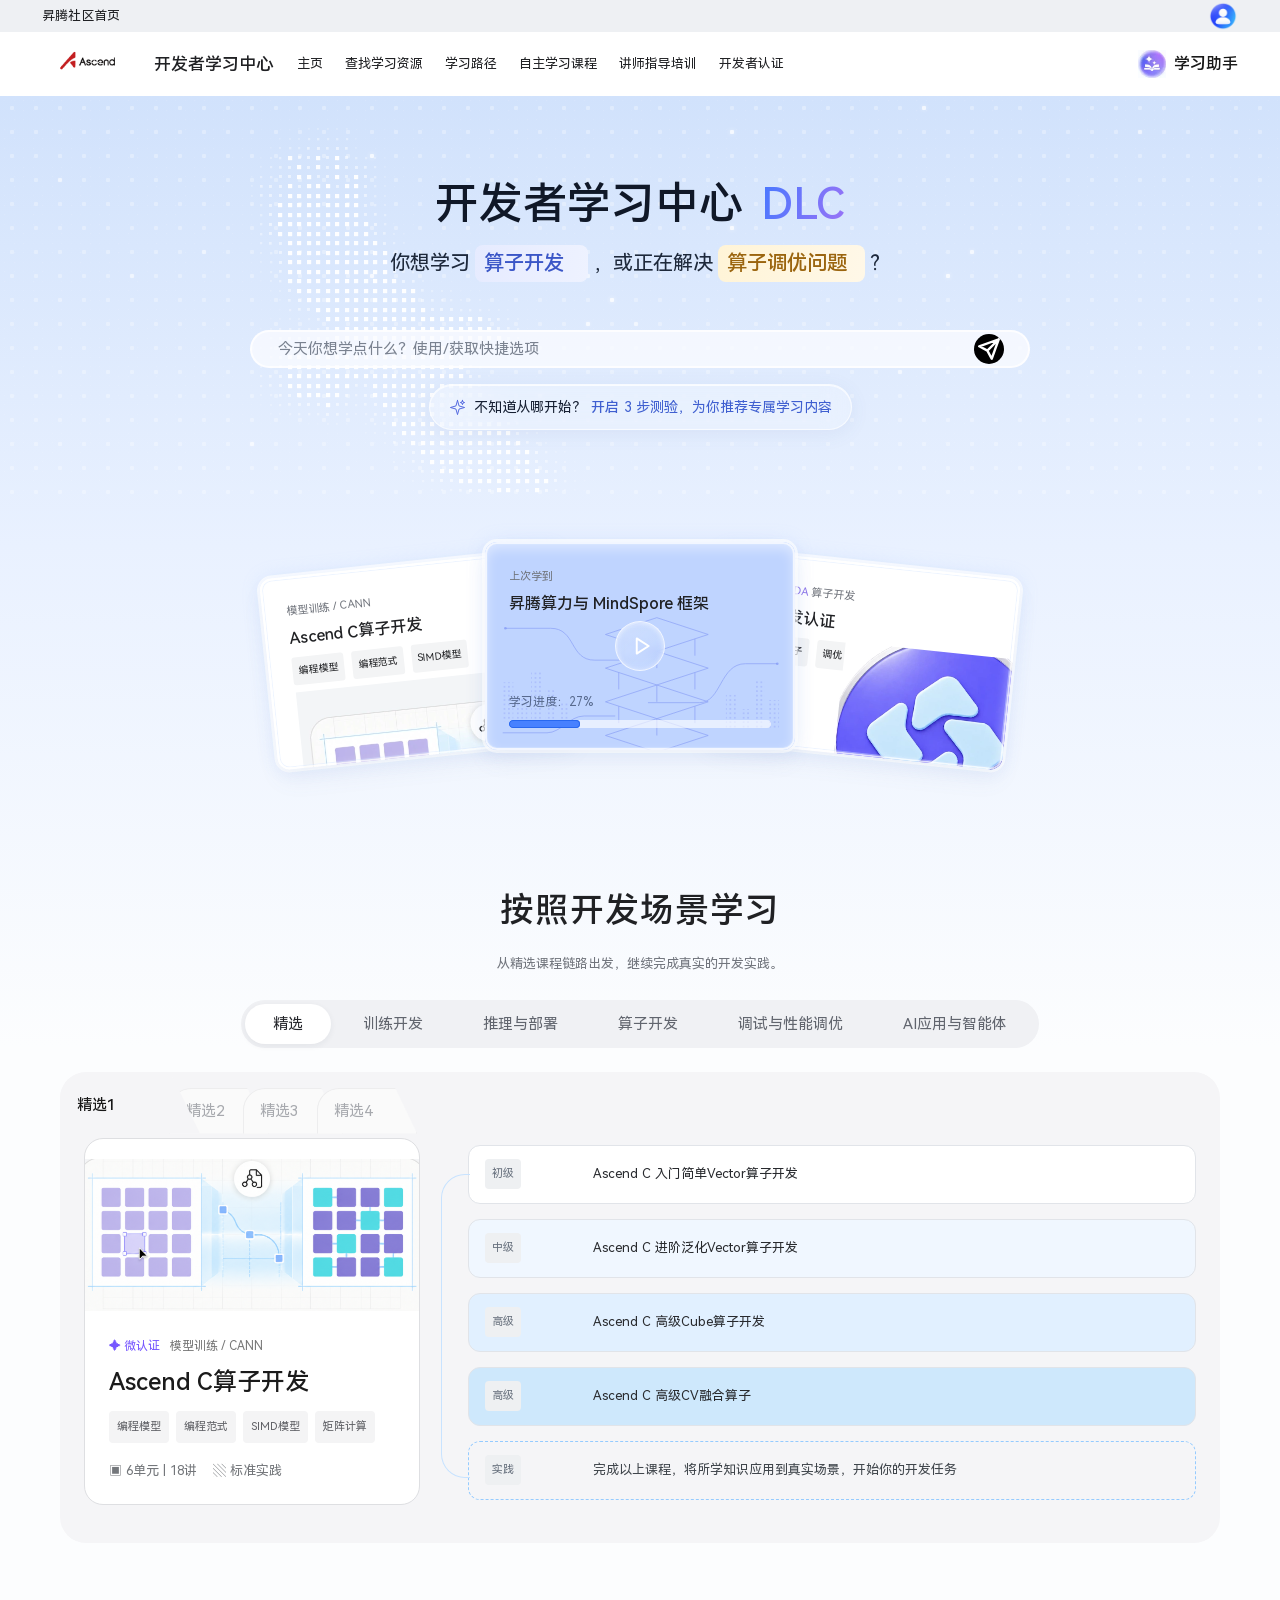
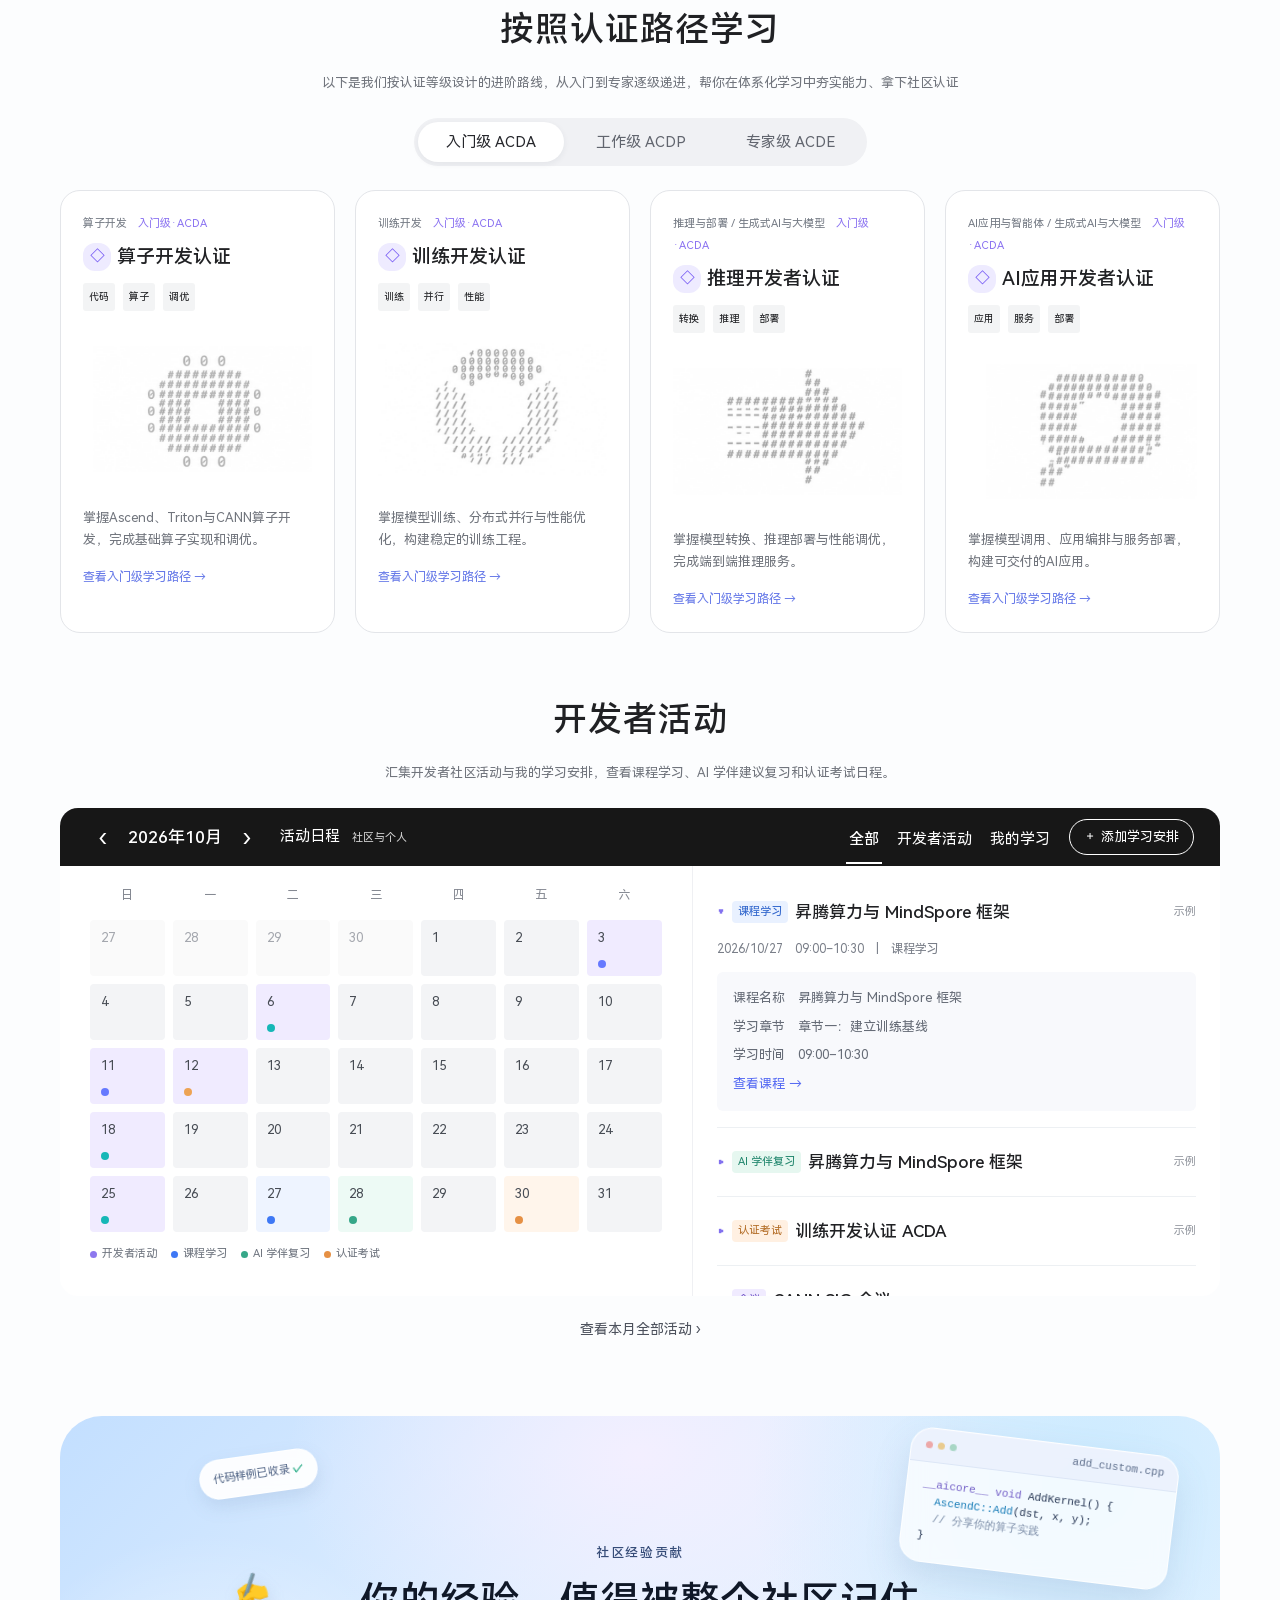
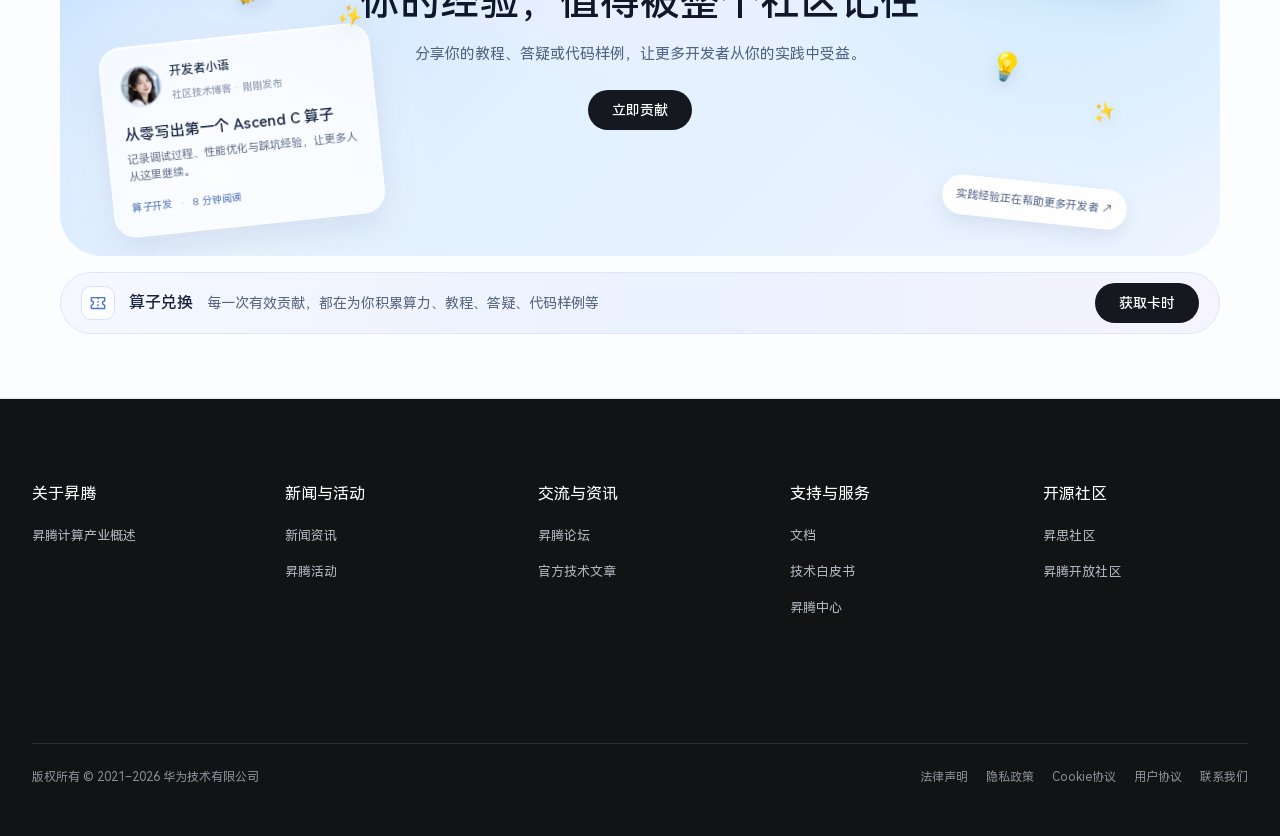
==== commit c778b3d2: "调整首页搜索框与课程推荐内容" ====
--- a/index.html
+++ b/index.html
@@ -36,7 +36,7 @@
   <link rel="stylesheet" href="assets/css/community-contribution-floor.css?v=4">
   <link rel="stylesheet" href="assets/css/home-fan-gentle.css?v=2">
   <link rel="stylesheet" href="assets/css/home-learning-assistant.css?v=agent-home-2">
-  <link rel="stylesheet" href="assets/css/home-reference-adjustments.css?v=2">
+  <link rel="stylesheet" href="assets/css/home-reference-adjustments.css?v=3">
   <link rel="stylesheet" href="assets/css/home-starter-ide.css?v=6">
 <link rel="icon" href="assets/images/figma-home/certification.svg" type="image/svg+xml">
 </head>
@@ -203,10 +203,10 @@
   <script src="assets/js/home-october.js?v=expert-scene-1"></script>
   <script src="assets/js/home-hero-typewriter.js?v=1"></script>
   <script src="assets/js/home-figma.js?v=expert-quiz-1"></script>
-  <script src="assets/js/home-search-results.js?v=2"></script>
+  <script src="assets/js/home-search-results.js?v=3"></script>
   <script src="assets/js/course-outline.js?v=outline-toolbar-1"></script>
   <script src="assets/js/course-compose.js?v=lesson-types-2"></script>
-  <script src="assets/js/course-flow.js?v=operator-certification-1"></script>
+  <script src="assets/js/course-flow.js?v=search-focus-2"></script>
   <script src="assets/js/floating-assistant-window.js?v=1"></script>
   <script src="assets/js/home-learning-assistant.js?v=expert-companion-2"></script>
   <script src="assets/js/home-agent-integration.js?v=1"></script>
--- a/assets/css/home-reference-adjustments.css
+++ b/assets/css/home-reference-adjustments.css
@@ -39,3 +39,17 @@
 .quiz-option-other .quiz-option-check{opacity:0}
 .quiz-option-other.is-selected .quiz-option-check{opacity:1}
 @media(max-width:700px){#scenes .scenario-subtabs button{margin-right:-15px}#scenes .scenario-subtabs button[aria-selected=true]{margin-right:-19px}}
+
+/* Compact search and a shared flow layout prevent shortcut/input collisions. */
+#heroForm.dlc-search{height:44px;min-height:44px;padding:0 24px;gap:12px}
+#heroForm .dlc-submit{width:30px;height:30px;min-height:0;flex:0 0 30px}
+#heroForm.has-selection .dlc-selected-prompt{position:static;left:auto;width:auto;max-width:35%;flex:none;white-space:nowrap}
+#heroForm.has-selection input{padding-left:0;min-width:0;flex:1;width:0}
+#heroForm .dlc-input-actions{position:static;flex:none;gap:5px}
+#heroForm .dlc-quick-menu{top:calc(100% + 8px)}
+.search-course-list{display:grid}
+.search-course-list>a{display:flex;justify-content:space-between;align-items:center;gap:16px;padding:15px 4px;border-bottom:1px solid #eceef2;color:#293447;text-decoration:none}
+.search-course-list strong{font-size:14px}.search-course-list p{margin:5px 0;color:#778293;font-size:12px;line-height:1.6}.search-course-list small{color:#7c8797;font-size:12px}
+.search-course-list>a:hover strong{color:#3f5fd0}
+@media(max-width:1450px){#heroForm.dlc-search{height:38px;min-height:38px}}
+@media(max-width:700px){#heroForm.dlc-search{height:35px;min-height:35px;padding:0 12px;gap:8px}#heroForm .dlc-input-actions{display:none!important}}
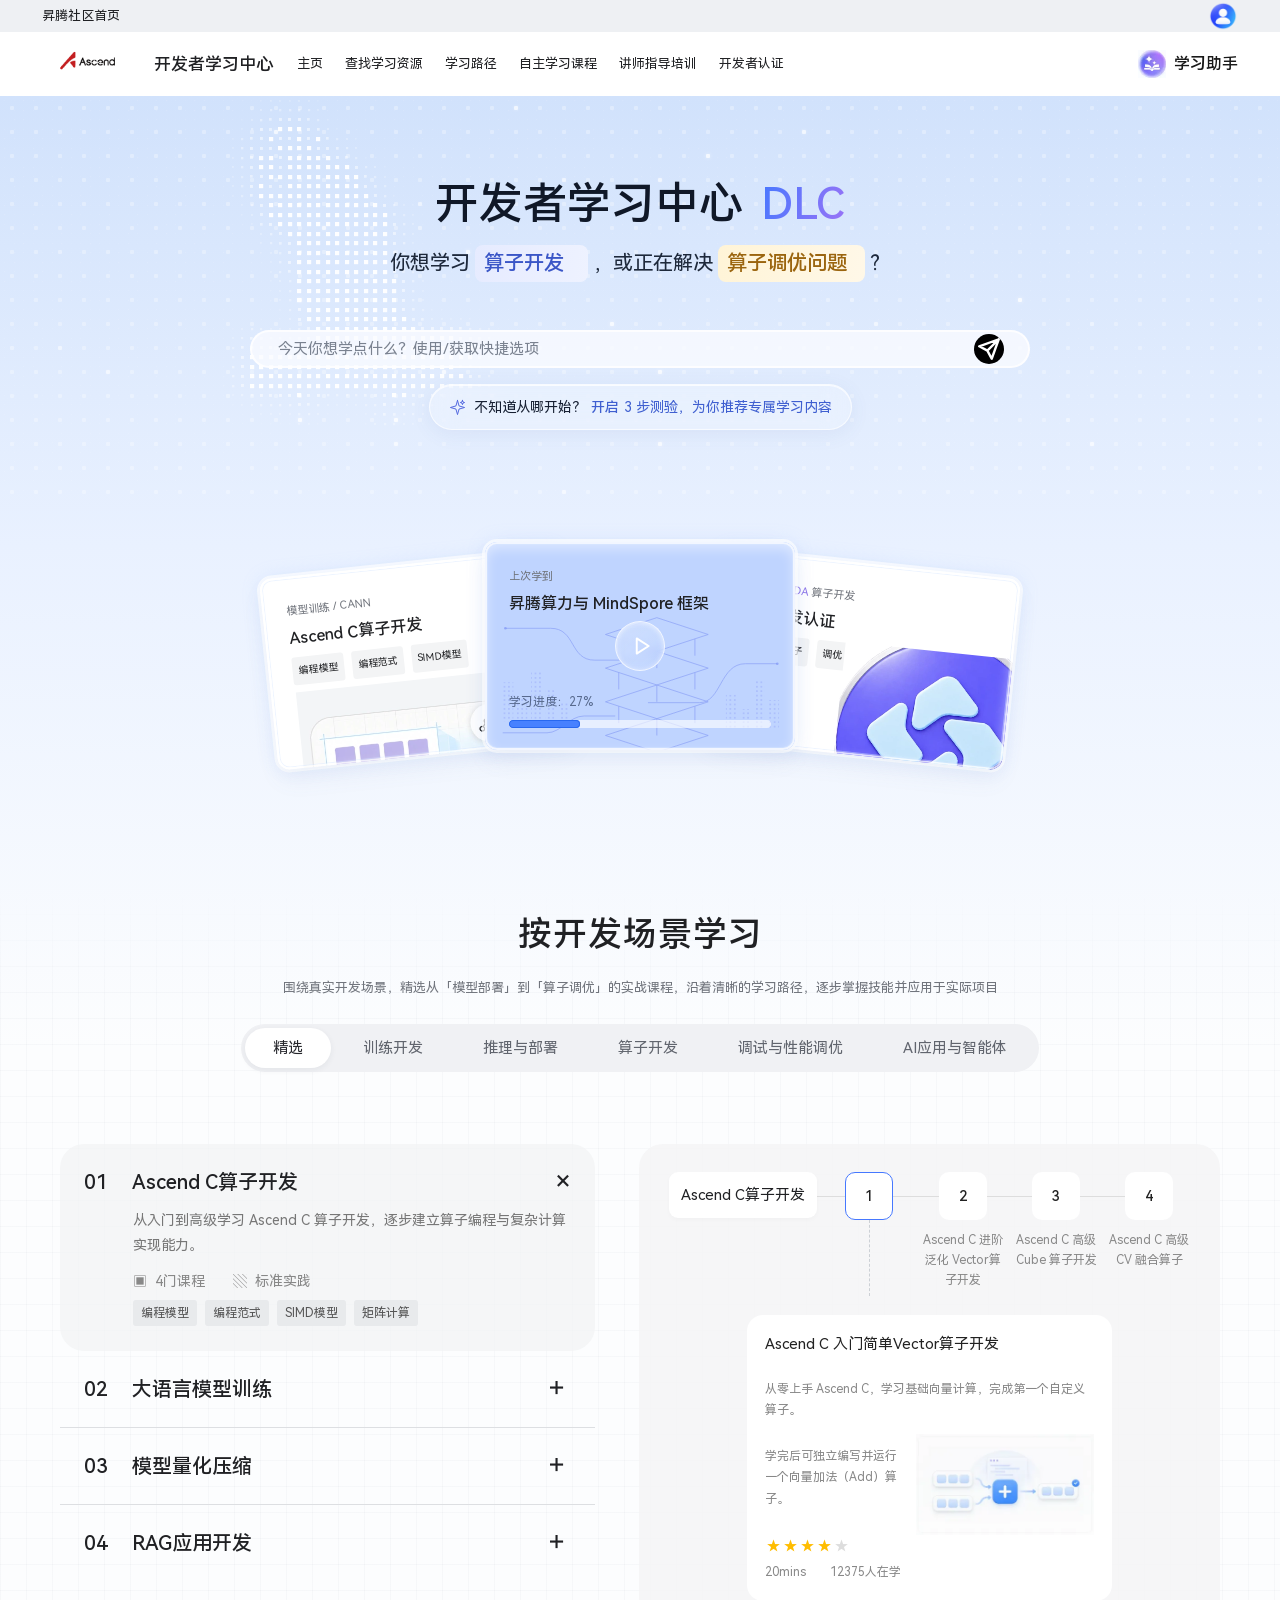
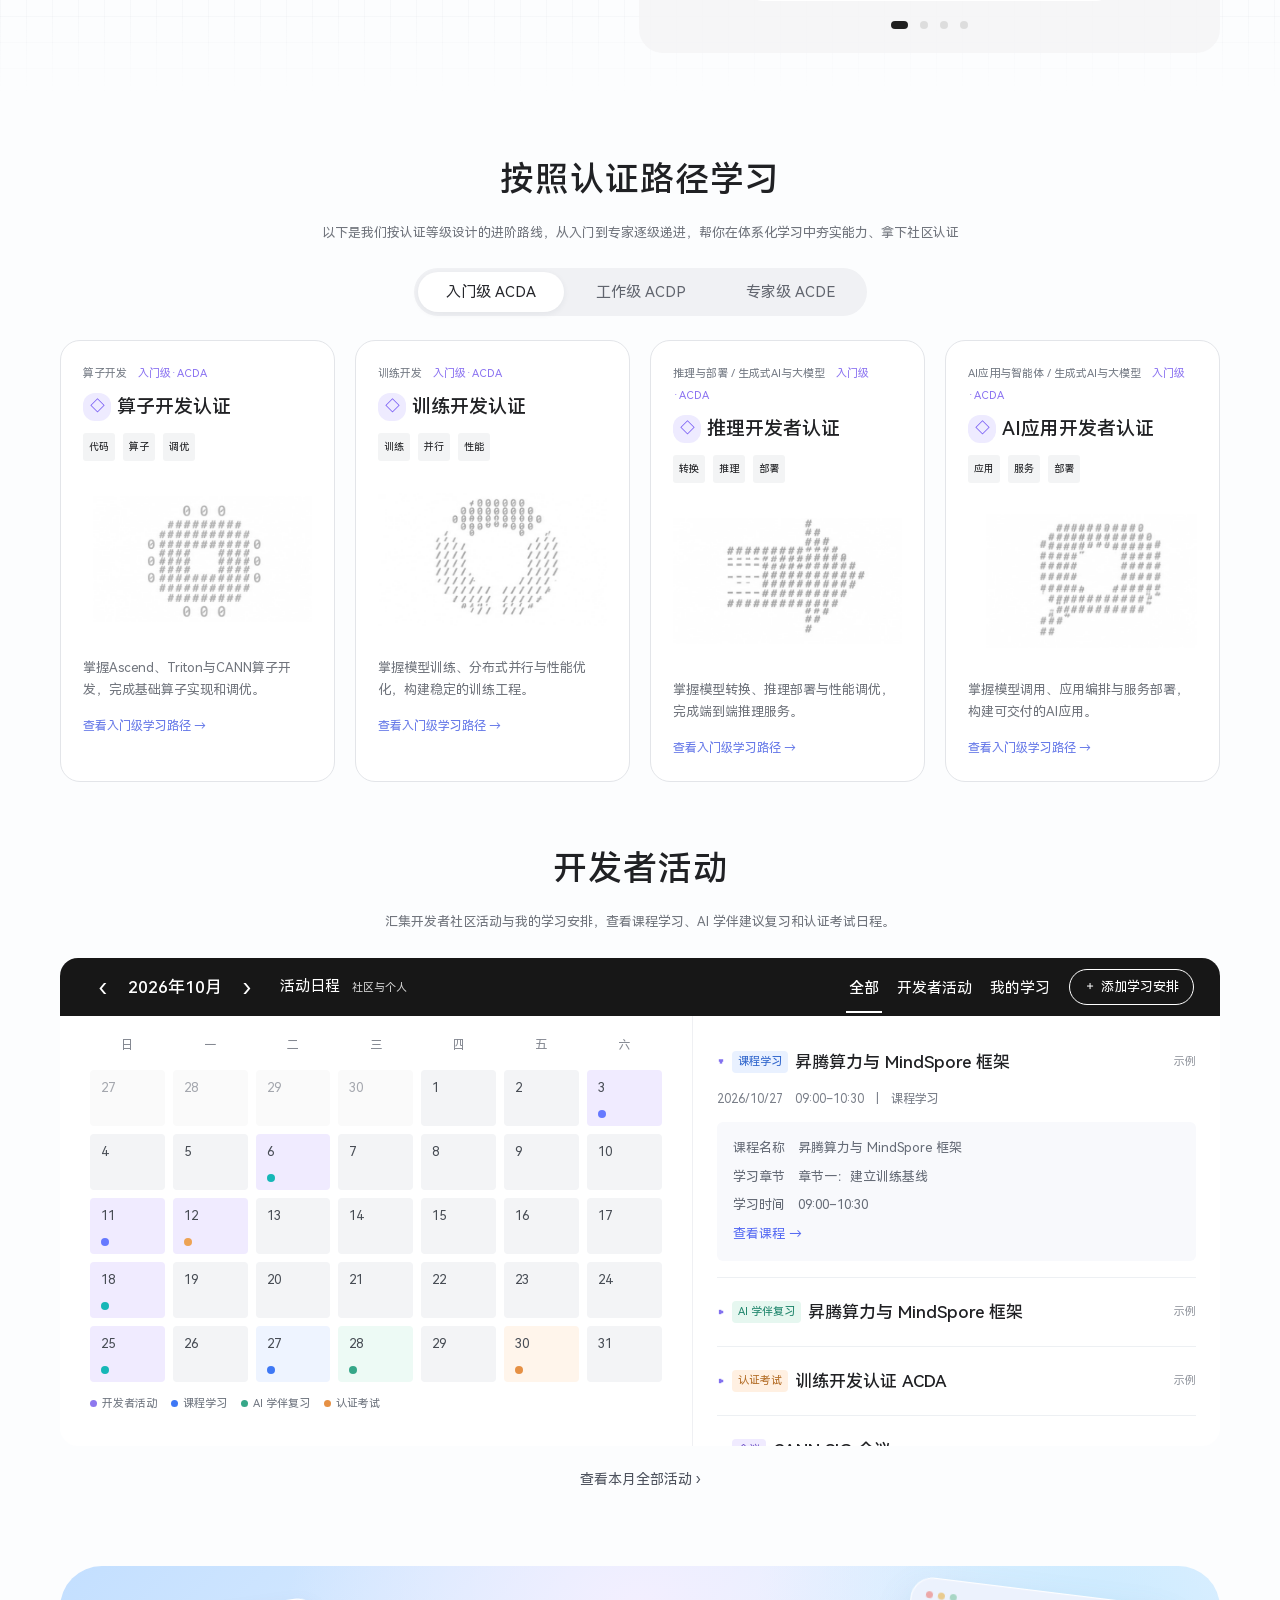
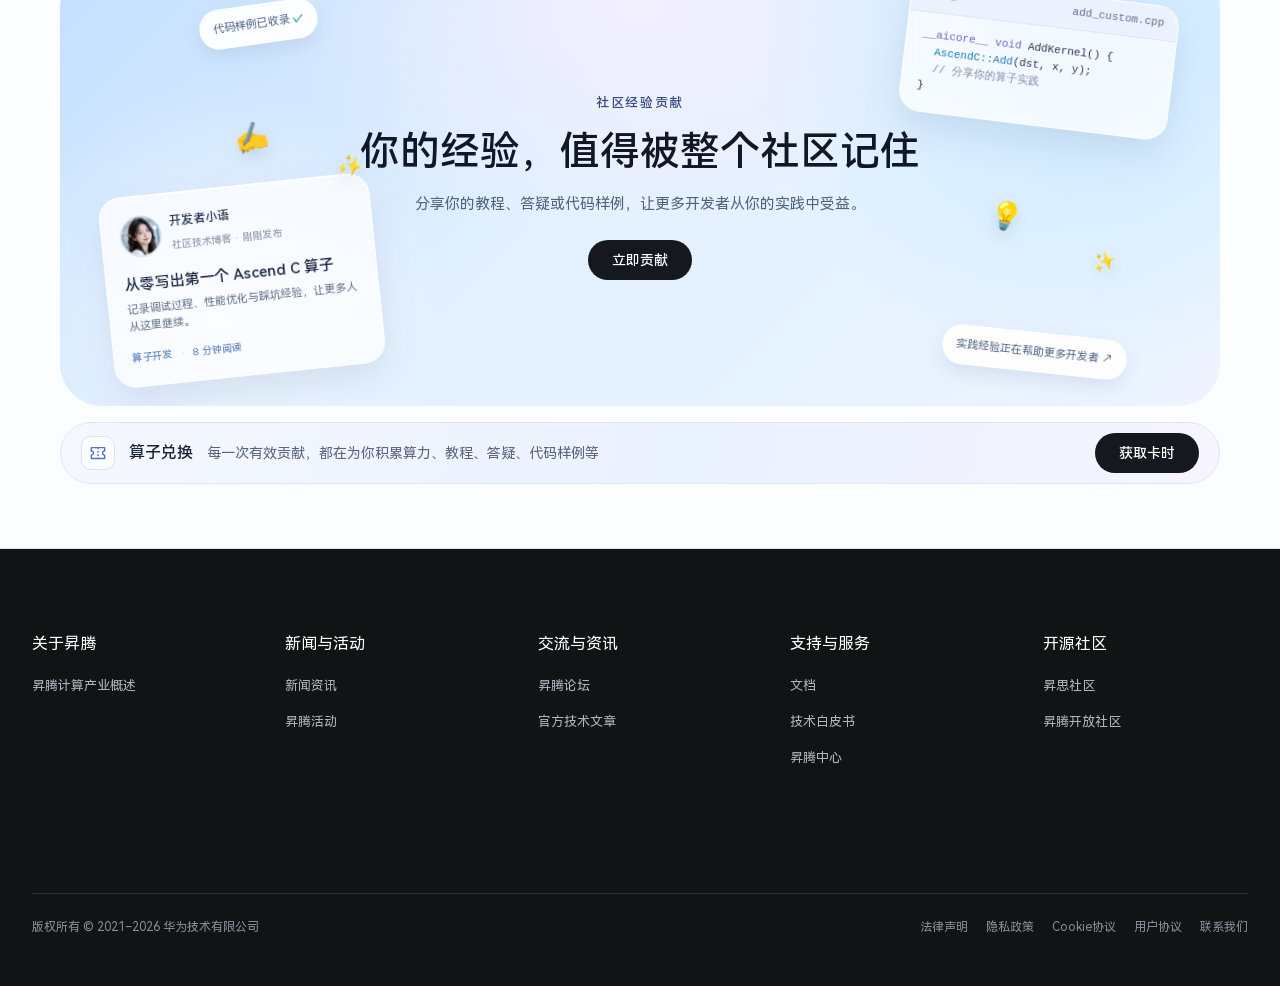
==== commit de1ee800: "按方案探索121更新开发场景学习楼层" ====
--- a/index.html
+++ b/index.html
@@ -39,6 +39,7 @@
   <link rel="stylesheet" href="assets/css/home-reference-adjustments.css?v=3">
   <link rel="stylesheet" href="assets/css/home-starter-ide.css?v=6">
 <link rel="icon" href="assets/images/figma-home/certification.svg" type="image/svg+xml">
+  <link rel="stylesheet" href="assets/css/home-scenes-121.css?v=1">
 </head>
 <body>
   <a class="skip-link" href="#scenes">跳至学习内容</a>
@@ -210,5 +211,6 @@
   <script src="assets/js/floating-assistant-window.js?v=1"></script>
   <script src="assets/js/home-learning-assistant.js?v=expert-companion-2"></script>
   <script src="assets/js/home-agent-integration.js?v=1"></script>
+  <script src="assets/js/home-scenes-121.js?v=1"></script>
 </body>
 </html>
--- a/assets/css/home-scenes-121.css
+++ b/assets/css/home-scenes-121.css
@@ -0,0 +1,3 @@
+#scenes{position:relative;isolation:isolate;padding:24px 0 40px}
+#scenes:before{content:'';position:absolute;z-index:-1;top:0;bottom:0;left:calc(50% - 50vw);width:100vw;background:linear-gradient(#fcfdfe00,#fcfdfe00),linear-gradient(90deg,#aab5bf12 1px,transparent 1px),linear-gradient(#aab5bf12 1px,transparent 1px);background-size:auto,26px 26px,26px 26px;mask-image:linear-gradient(transparent,#000 15%,#000 90%,transparent)}
+#scenes .scene121-tabs{margin-bottom:72px}.scene121-layout{display:grid;grid-template-columns:0.92fr 1fr;gap:44px;text-align:left;align-items:start}.scene121-item{border-bottom:1px solid #dddfe2;padding:24px;border-radius:0}.scene121-item:last-child{border:0}.scene121-item.is-open{background:#f2f4f6b3;border-radius:24px;border-color:transparent}.scene121-heading{display:flex;align-items:center;gap:24px;width:100%;border:0;background:none;text-align:left;color:#202124;padding:0;font:inherit;font-size:20px;cursor:pointer}.scene121-heading>span:first-child{font-weight:600}.scene121-heading strong{flex:1;font-weight:600}.scene121-toggle{font-size:28px;font-weight:300;line-height:1}.scene121-description{padding-left:49px}.scene121-description p{font-size:14px;line-height:1.8;color:#777;margin:12px 0}.scene121-meta{color:#888;font-size:14px;margin-bottom:8px}.scene121-description .small-tags{display:flex;flex-wrap:wrap;gap:8px}.scene121-description .small-tags span{font-size:12px;background:#e8eaec;color:#555;border-radius:3px;padding:2px 8px}.scene121-path{padding:28px 30px 24px;background:#f5f6f7e6;border-radius:24px;min-height:440px}.scene121-nodes{display:flex;align-items:flex-start;justify-content:space-between;position:relative;gap:12px;margin-bottom:24px}.scene121-nodes:before{content:'';position:absolute;left:12%;right:10%;top:24px;height:1px;background:#ddd}.scene121-path-label{position:relative;flex:none;background:#fff;border-radius:9px;padding:12px;font-size:15px;box-shadow:0 2px 5px #00000006}.scene121-nodes>button{position:relative;flex:1;min-width:0;border:0;background:none;padding:0;text-align:center;color:#888;font:inherit;font-size:12px;cursor:pointer}.scene121-nodes b{display:grid;place-items:center;margin:auto;width:48px;height:48px;background:#fff;color:#222;border-radius:10px;border:1px solid transparent;font-size:14px}.scene121-nodes button.active b{border-color:#4678ff}.scene121-nodes button.active:after{content:'';position:absolute;height:76px;top:48px;left:50%;border-left:1px dashed #ccd0d5}.scene121-nodes button span{display:block;line-height:1.7;margin-top:10px}.scene121-course{position:relative;display:block;width:70%;margin:0 auto;padding:18px;background:#fff;border-radius:16px;color:#222;text-decoration:none;min-height:240px}.scene121-course h3{font-size:15px;font-weight:500;margin:0 0 24px}.scene121-course p{font-size:12px;color:#888;line-height:1.8;margin:0 0 12px}.scene121-outcome{display:flex;gap:12px;align-items:center}.scene121-outcome p{flex:1}.scene121-outcome img{width:54%;object-fit:contain}.scene121-stars{color:#ffbd00;font-size:17px}.scene121-stars span{color:#ddd}.scene121-course-meta{font-size:12px;color:#888;margin-top:4px}.scene121-dots{display:flex;justify-content:center;gap:12px;margin-top:20px}.scene121-dots button{border:0;width:8px;height:8px;border-radius:10px;background:#ddd;padding:0;cursor:pointer}.scene121-dots button.active{width:17px;background:#202020}.scene121-course:hover{box-shadow:0 6px 22px #2222220a}@media(max-width:1000px){.scene121-layout{gap:20px}.scene121-heading{font-size:17px;gap:14px}.scene121-description{padding-left:36px}.scene121-path{padding:20px 14px}.scene121-path-label{font-size:12px}.scene121-nodes{gap:6px}.scene121-nodes b{width:36px;height:42px}.scene121-course{width:90%}}@media(max-width:700px){#scenes .scene121-tabs{margin-bottom:28px}.scene121-layout{grid-template-columns:1fr}.scene121-item{padding:20px}.scene121-path{min-height:0}.scene121-nodes{margin-bottom:28px}.scene121-path-label{max-width:100px}.scene121-course{width:88%}}
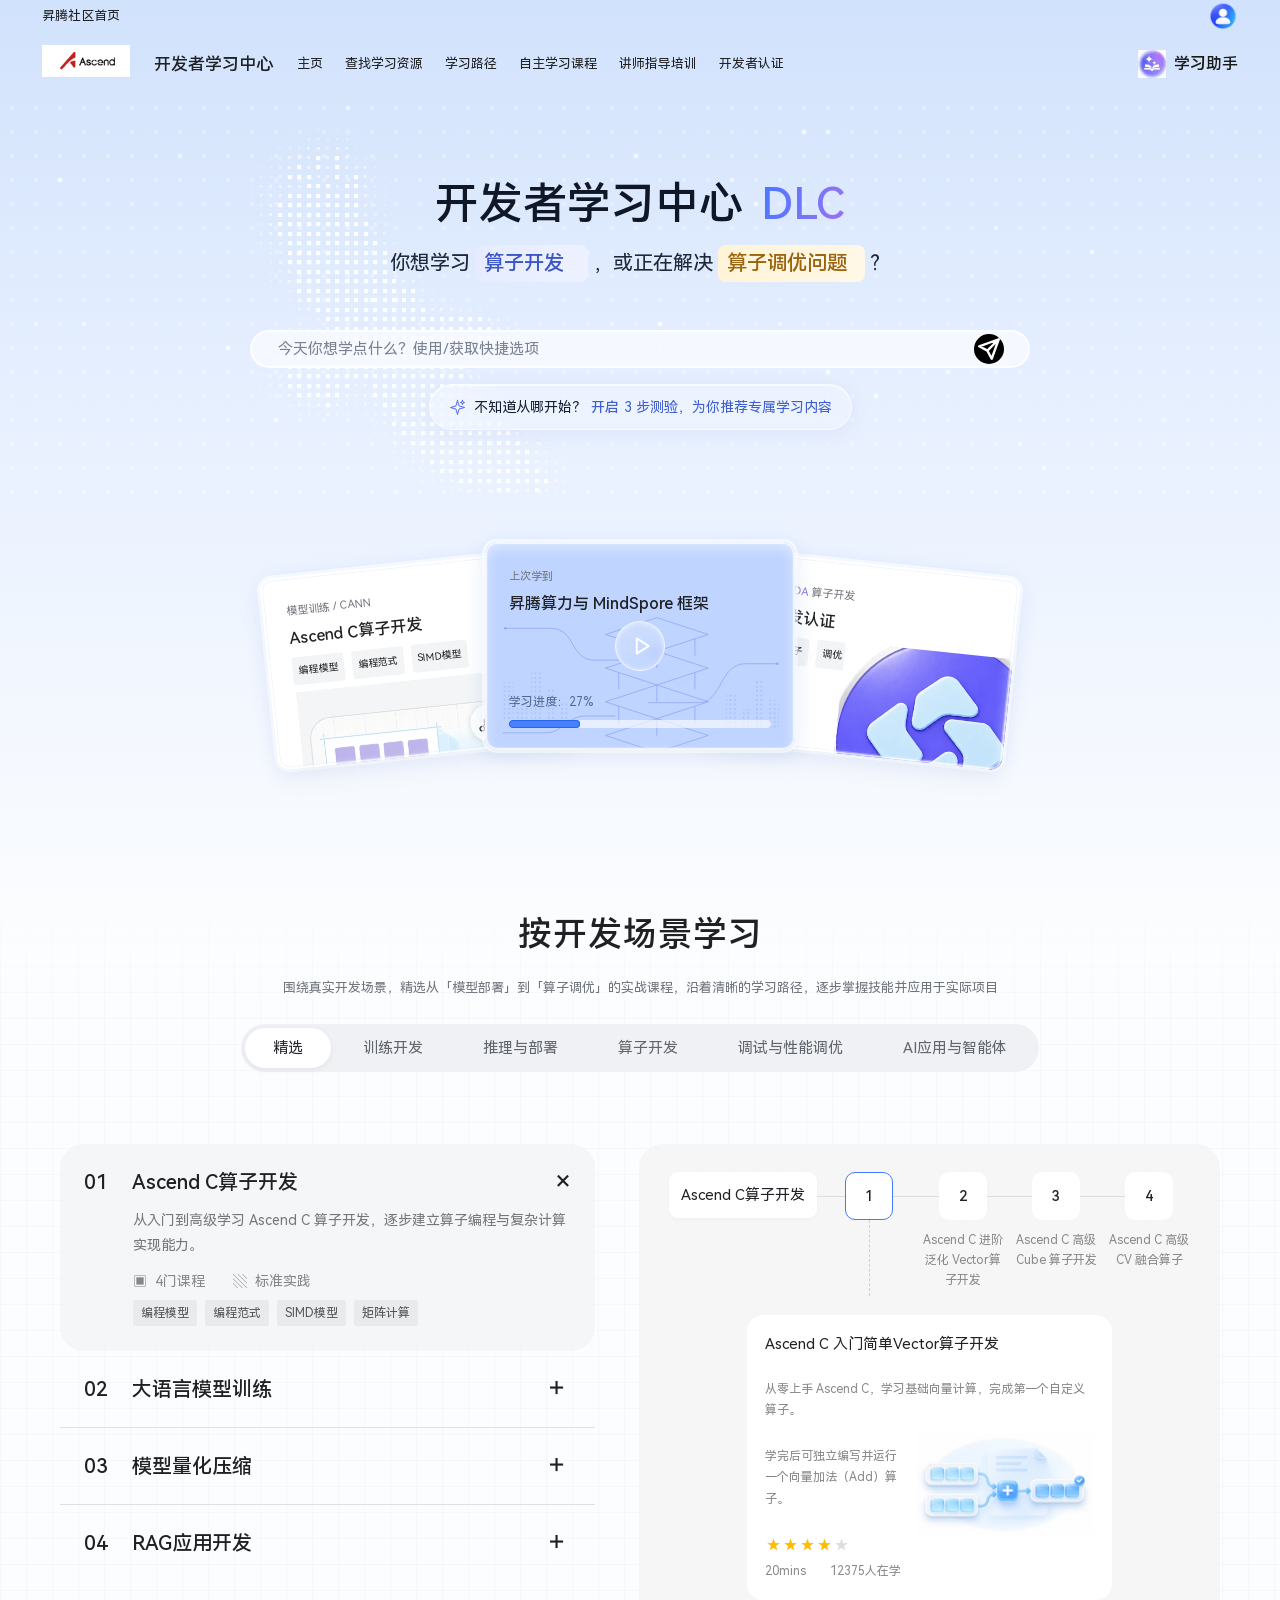
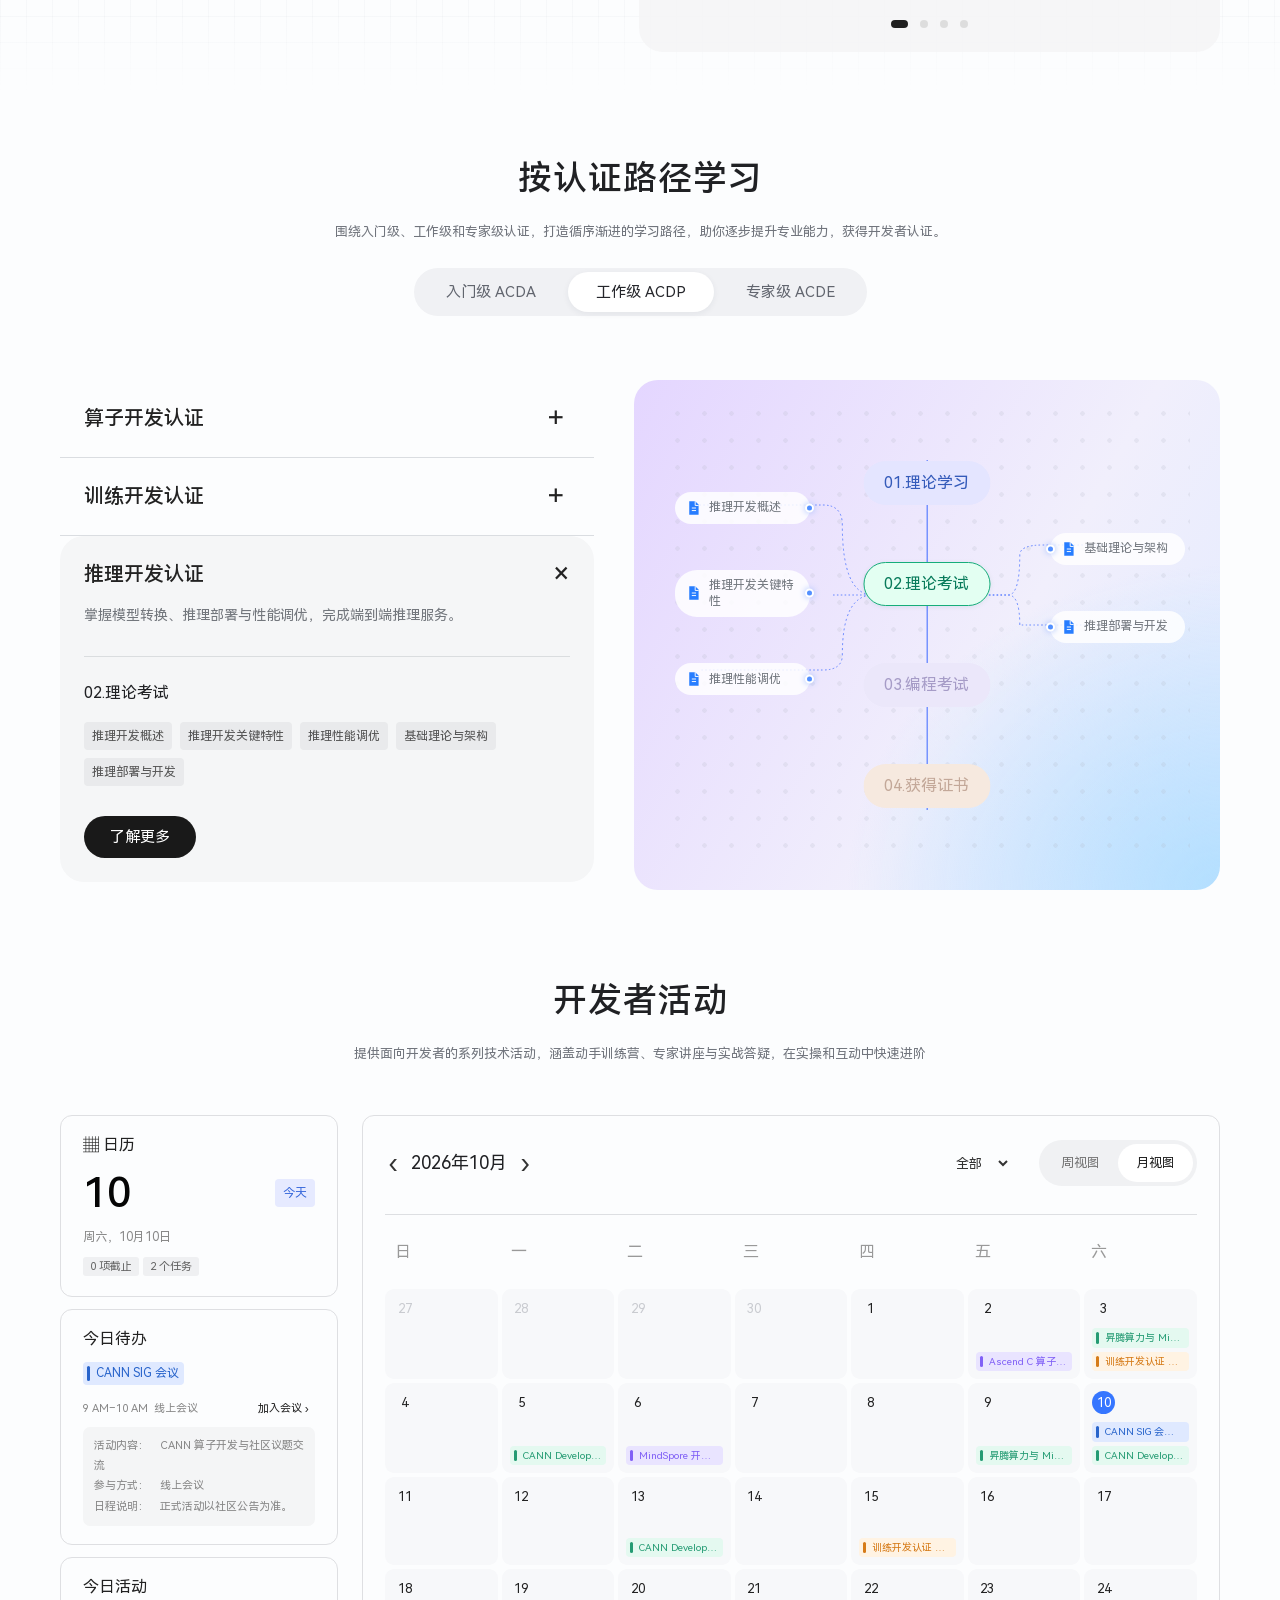
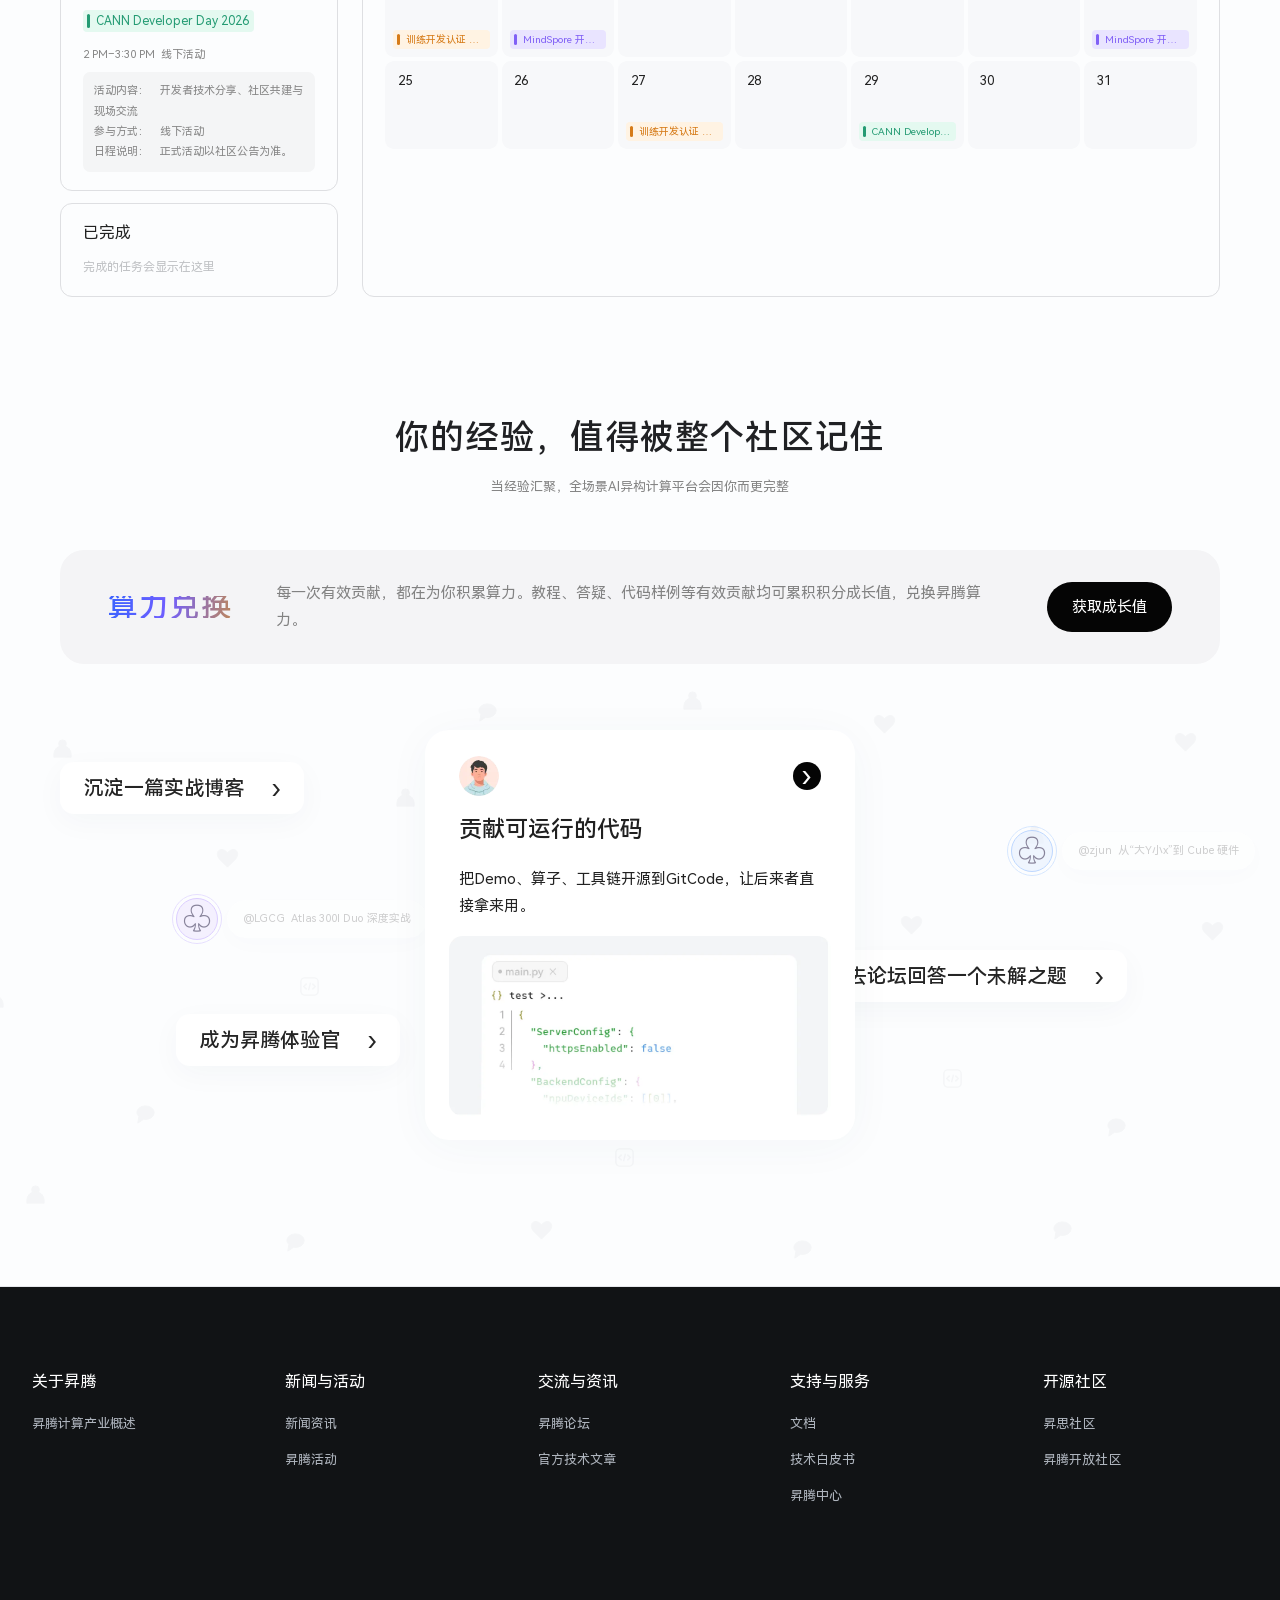
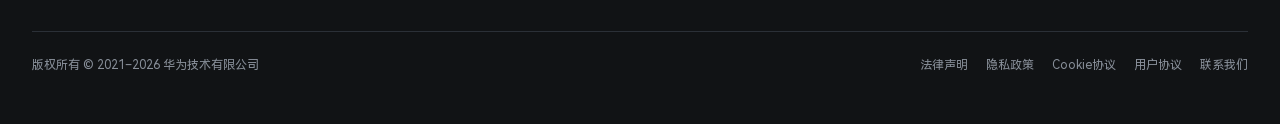
==== commit c15ada7e: "更新课程插图与方案121首页楼层和玻璃导航" ====
--- a/index.html
+++ b/index.html
@@ -40,6 +40,10 @@
   <link rel="stylesheet" href="assets/css/home-starter-ide.css?v=6">
 <link rel="icon" href="assets/images/figma-home/certification.svg" type="image/svg+xml">
   <link rel="stylesheet" href="assets/css/home-scenes-121.css?v=1">
+  <link rel="stylesheet" href="assets/css/community-121.css?v=1">
+  <link rel="stylesheet" href="assets/css/home-events-121.css?v=1">
+  <link rel="stylesheet" href="assets/css/home-certifications-121.css?v=1">
+  <link rel="stylesheet" href="assets/css/home-glass-nav.css?v=1">
 </head>
 <body>
   <a class="skip-link" href="#scenes">跳至学习内容</a>
@@ -123,39 +127,18 @@
     </section>
     <section class="october-section" id="certifications" aria-labelledby="certTitle"><h2 id="certTitle">按照认证路径学习</h2><p class="section-intro">以下是我们按认证等级设计的进阶路线，从入门到专家逐级递进，帮你在体系化学习中夯实能力、拿下社区认证</p><div class="pill-tabs cert-tabs" role="tablist" aria-label="认证等级"><button role="tab" aria-selected="true" data-cert="ACDA">入门级 ACDA</button><button role="tab" aria-selected="false" data-cert="ACDP">工作级 ACDP</button><button role="tab" aria-selected="false" data-cert="ACDE">专家级 ACDE</button></div><div class="cert-grid" id="certGrid" role="tabpanel" aria-live="polite"></div></section>
     <section class="october-section" id="events" aria-labelledby="eventsTitle"><h2 id="eventsTitle">开发者活动</h2><p class="section-intro">汇集开发者社区活动与我的学习安排，查看课程学习、AI 学伴建议复习和认证考试日程。</p><div class="events-board"><div class="events-toolbar"><div class="month-controls"><button type="button" id="previousMonth" aria-label="上个月">‹</button><strong id="calendarMonth"></strong><button type="button" id="nextMonth" aria-label="下个月">›</button></div><span class="schedule-label">活动日程 <small>示例</small></span><div class="event-filters" aria-label="活动类型"><button aria-pressed="true" data-kind="全部">全部</button><button aria-pressed="false" data-kind="会议">会议</button><button aria-pressed="false" data-kind="活动">活动</button><button aria-pressed="false" data-kind="峰会">峰会</button></div></div><div class="events-body"><div class="calendar"><div class="weekdays" aria-hidden="true"><span>日</span><span>一</span><span>二</span><span>三</span><span>四</span><span>五</span><span>六</span></div><div class="calendar-grid" id="calendarGrid" aria-label="活动日期"></div></div><div class="event-list" id="eventList" aria-live="polite"></div></div></div><button class="all-events" id="showAllEvents" type="button">查看本月全部活动 <span aria-hidden="true">›</span></button></section>
-    <section class="october-section community-section" id="growth" aria-labelledby="growthTitle">
-      <div class="contribution-feature-card">
-        <div class="contribution-examples" aria-hidden="true">
-          <article class="contribution-example contribution-example-code">
-            <div class="example-window-bar"><span></span><span></span><span></span><small>add_custom.cpp</small></div>
-            <pre><code><span class="code-keyword">__aicore__ void</span> AddKernel() {
-  <span class="code-type">AscendC::Add</span>(dst, x, y);
-  <span class="code-comment">// 分享你的算子实践</span>
-}</code></pre>
-          </article>
-          <article class="contribution-example contribution-example-blog">
-            <div class="example-blog-author"><img src="assets/images/avatars/avatar-female.png" alt=""><span><strong>开发者小语</strong><small>社区技术博客 · 刚刚发布</small></span></div>
-            <strong class="example-blog-title">从零写出第一个 Ascend C 算子</strong>
-            <p>记录调试过程、性能优化与踩坑经验，让更多人从这里继续。</p>
-            <span class="example-blog-meta">算子开发 <i>·</i> 8 分钟阅读</span>
-          </article>
-          <span class="contribution-example-chip contribution-example-chip-top">代码样例已收录 <b>✓</b></span>
-          <span class="contribution-example-chip contribution-example-chip-bottom">实践经验正在帮助更多开发者 ↗</span>
-          <span class="contribution-spark contribution-spark-blog-a">✍️</span>
-          <span class="contribution-spark contribution-spark-blog-b">✨</span>
-          <span class="contribution-spark contribution-spark-code-a">💡</span>
-          <span class="contribution-spark contribution-spark-code-b">✨</span>
-        </div>
-        <p class="contribution-feature-kicker">社区经验贡献</p>
-        <h2 id="growthTitle">你的经验，值得被整个社区记住</h2>
-        <p class="contribution-feature-description">分享你的教程、答疑或代码样例，让更多开发者从你的实践中受益。</p>
-        <a class="contribution-feature-action" href="prototypes/lowfi/developer-contribution-closed-loop.html">立即贡献</a>
-      </div>
-      <div class="contribution-redeem-banner">
-        <span class="contribution-redeem-icon" aria-hidden="true"><svg viewBox="0 0 24 24" fill="none"><path d="M4 5.5h16v4a2.5 2.5 0 0 0 0 5v4H4v-4a2.5 2.5 0 0 0 0-5v-4Z" stroke="currentColor" stroke-width="1.7" stroke-linejoin="round"/><path d="M12 5.5v13" stroke="currentColor" stroke-width="1.7" stroke-dasharray="2 2"/></svg></span>
-        <strong>算子兑换</strong>
-        <span class="contribution-redeem-copy">每一次有效贡献，都在为你积累算力、教程、答疑、代码样例等</span>
-        <a class="contribution-redeem-action" href="prototypes/lowfi/developer-contribution-closed-loop.html">获取卡时</a>
+    <section class="october-section community-section community121" id="growth" aria-labelledby="growthTitle">
+      <h2 id="growthTitle">你的经验，值得被整个社区记住</h2>
+      <p class="section-intro">当经验汇聚，全场景AI异构计算平台会因你而更完整</p>
+      <div class="community121-redeem"><strong>算力兑换</strong><p>每一次有效贡献，都在为你积累算力。教程、答疑、代码样例等有效贡献均可累积积分成长值，兑换昇腾算力。</p><a href="prototypes/lowfi/developer-contribution-closed-loop.html">获取成长值</a></div>
+      <div class="community121-stage">
+        <div class="community121-pattern" aria-hidden="true"><svg style="left:0%;top:28%" viewBox="0 0 24 24"><rect x="3" y="3" width="18" height="18" rx="4"/><path d="m9 9-3 3 3 3m6-6 3 3-3 3m-2-7-2 8"/></svg><svg style="left:7%;top:12%" viewBox="0 0 24 24"><circle cx="12" cy="7" r="4"/><path d="M3 21v-3a7 7 0 0 1 18 0v3Z"/></svg><svg style="left:13%;top:72%" viewBox="0 0 24 24"><path d="M21 10a9 7 0 0 1-11 7l-6 4 1-7a7 7 0 0 1-2-4 9 7 0 0 1 18 0Z"/></svg><svg style="left:19%;top:30%" viewBox="0 0 24 24"><path d="M12 21 3 12C-2 4 6-1 12 6c6-7 14-2 9 6Z"/></svg><svg style="left:25%;top:51%" viewBox="0 0 24 24"><rect x="3" y="3" width="18" height="18" rx="4"/><path d="m9 9-3 3 3 3m6-6 3 3-3 3m-2-7-2 8"/></svg><svg style="left:32%;top:20%" viewBox="0 0 24 24"><circle cx="12" cy="7" r="4"/><path d="M3 21v-3a7 7 0 0 1 18 0v3Z"/></svg><svg style="left:38%;top:6%" viewBox="0 0 24 24"><path d="M21 10a9 7 0 0 1-11 7l-6 4 1-7a7 7 0 0 1-2-4 9 7 0 0 1 18 0Z"/></svg><svg style="left:42%;top:91%" viewBox="0 0 24 24"><path d="M12 21 3 12C-2 4 6-1 12 6c6-7 14-2 9 6Z"/></svg><svg style="left:48%;top:79%" viewBox="0 0 24 24"><rect x="3" y="3" width="18" height="18" rx="4"/><path d="m9 9-3 3 3 3m6-6 3 3-3 3m-2-7-2 8"/></svg><svg style="left:53%;top:4%" viewBox="0 0 24 24"><circle cx="12" cy="7" r="4"/><path d="M3 21v-3a7 7 0 0 1 18 0v3Z"/></svg><svg style="left:61%;top:94%" viewBox="0 0 24 24"><path d="M21 10a9 7 0 0 1-11 7l-6 4 1-7a7 7 0 0 1-2-4 9 7 0 0 1 18 0Z"/></svg><svg style="left:67%;top:8%" viewBox="0 0 24 24"><path d="M12 21 3 12C-2 4 6-1 12 6c6-7 14-2 9 6Z"/></svg><svg style="left:72%;top:66%" viewBox="0 0 24 24"><rect x="3" y="3" width="18" height="18" rx="4"/><path d="m9 9-3 3 3 3m6-6 3 3-3 3m-2-7-2 8"/></svg><svg style="left:78%;top:26%" viewBox="0 0 24 24"><circle cx="12" cy="7" r="4"/><path d="M3 21v-3a7 7 0 0 1 18 0v3Z"/></svg><svg style="left:84%;top:74%" viewBox="0 0 24 24"><path d="M21 10a9 7 0 0 1-11 7l-6 4 1-7a7 7 0 0 1-2-4 9 7 0 0 1 18 0Z"/></svg><svg style="left:91%;top:42%" viewBox="0 0 24 24"><path d="M12 21 3 12C-2 4 6-1 12 6c6-7 14-2 9 6Z"/></svg><svg style="left:97%;top:70%" viewBox="0 0 24 24"><rect x="3" y="3" width="18" height="18" rx="4"/><path d="m9 9-3 3 3 3m6-6 3 3-3 3m-2-7-2 8"/></svg><svg style="left:5%;top:85%" viewBox="0 0 24 24"><circle cx="12" cy="7" r="4"/><path d="M3 21v-3a7 7 0 0 1 18 0v3Z"/></svg><svg style="left:24%;top:93%" viewBox="0 0 24 24"><path d="M21 10a9 7 0 0 1-11 7l-6 4 1-7a7 7 0 0 1-2-4 9 7 0 0 1 18 0Z"/></svg><svg style="left:89%;top:11%" viewBox="0 0 24 24"><path d="M12 21 3 12C-2 4 6-1 12 6c6-7 14-2 9 6Z"/></svg><svg style="left:58%;top:63%" viewBox="0 0 24 24"><rect x="3" y="3" width="18" height="18" rx="4"/><path d="m9 9-3 3 3 3m6-6 3 3-3 3m-2-7-2 8"/></svg><svg style="left:2%;top:53%" viewBox="0 0 24 24"><circle cx="12" cy="7" r="4"/><path d="M3 21v-3a7 7 0 0 1 18 0v3Z"/></svg><svg style="left:80%;top:91%" viewBox="0 0 24 24"><path d="M21 10a9 7 0 0 1-11 7l-6 4 1-7a7 7 0 0 1-2-4 9 7 0 0 1 18 0Z"/></svg><svg style="left:69%;top:41%" viewBox="0 0 24 24"><path d="M12 21 3 12C-2 4 6-1 12 6c6-7 14-2 9 6Z"/></svg></div>
+        <a class="community121-link community121-blog" href="prototypes/lowfi/developer-contribution-closed-loop.html">沉淀一篇实战博客 <span aria-hidden="true">›</span></a>
+        <a class="community121-link community121-ambassador" href="prototypes/lowfi/developer-contribution-closed-loop.html">成为昇腾体验官 <span aria-hidden="true">›</span></a>
+        <a class="community121-link community121-forum" href="prototypes/lowfi/developer-contribution-closed-loop.html">去论坛回答一个未解之题 <span aria-hidden="true">›</span></a>
+        <div class="community121-voice community121-voice-left" aria-hidden="true"><span>♧</span><small>@LGCG&nbsp; Atlas 300I Duo 深度实战</small></div>
+        <div class="community121-voice community121-voice-right" aria-hidden="true"><span>♧</span><small>@zjun&nbsp; 从“大Y小x”到 Cube 硬件</small></div>
+        <a class="community121-code" href="prototypes/lowfi/developer-contribution-closed-loop.html" aria-label="贡献可运行的代码，了解更多"><div class="community121-card-top"><img src="assets/images/community-121/contributor-avatar.webp" alt=""><span aria-hidden="true">›</span></div><h3>贡献可运行的代码</h3><p>把Demo、算子、工具链开源到GitCode，让后来者直接拿来用。</p><img class="community121-preview" src="assets/images/community-121/code-preview.webp" alt="main.py 代码示例预览"></a>
       </div>
     </section>
   </main>
@@ -211,6 +194,9 @@
   <script src="assets/js/floating-assistant-window.js?v=1"></script>
   <script src="assets/js/home-learning-assistant.js?v=expert-companion-2"></script>
   <script src="assets/js/home-agent-integration.js?v=1"></script>
-  <script src="assets/js/home-scenes-121.js?v=1"></script>
+  <script src="assets/js/home-scenes-121.js?v=2"></script>
+  <script src="assets/js/home-events-121.js?v=1"></script>
+  <script src="assets/js/home-certifications-121.js?v=1"></script>
+  <script src="assets/js/home-glass-nav.js?v=1"></script>
 </body>
 </html>
--- a/assets/css/community-121.css
+++ b/assets/css/community-121.css
@@ -0,0 +1,28 @@
+#growth.community121{position:relative;margin-top:78px;margin-bottom:12px;text-align:center}
+#growth.community121 h2{margin-bottom:16px}
+.community121>.section-intro{margin-bottom:52px;color:#858585}
+.community121-redeem{display:flex;align-items:center;gap:44px;background:#f4f4f6;border-radius:24px;padding:30px 48px;text-align:left}
+.community121-redeem>strong{flex:none;font-size:30px;letter-spacing:1px;background:linear-gradient(100deg,#3e62ff 5%,#705eff 48%,#bd875b 100%);background-clip:text;-webkit-background-clip:text;color:transparent}
+.community121-redeem>p{flex:1;margin:0;font-size:15px;line-height:1.8;color:#828282;font-weight:500}
+.community121-redeem>a{flex:none;background:#050505;color:#fff;border-radius:999px;padding:14px 25px;font-size:15px;text-decoration:none}
+.community121-stage{position:relative;min-height:610px;padding:66px 0 100px;isolation:isolate}
+.community121-code{position:relative;display:block;width:37%;margin:auto;padding:26px 24px 24px;background:#fff;border-radius:24px;box-shadow:0 6px 45px #34445d0a;text-align:left;color:#202020;text-decoration:none}
+.community121-card-top{display:flex;align-items:center;justify-content:space-between;margin:0 10px 17px}
+.community121-card-top>img{display:block;width:40px;height:40px;border-radius:50%}
+.community121-card-top>span{display:grid;place-items:center;width:28px;height:28px;border-radius:50%;background:#050505;color:#fff;font-size:28px;line-height:1;padding-bottom:3px}
+.community121-code>h3{font-size:23px;line-height:1.5;margin:0 10px 18px;font-weight:600}
+.community121-code>p{font-size:15px;line-height:1.8;margin:0 10px 16px;color:#222}
+.community121-preview{display:block;width:100%;height:auto;border-radius:14px}
+.community121-link{position:absolute;display:flex;justify-content:space-between;align-items:center;gap:28px;padding:13px 24px;border-radius:14px;background:#fff;box-shadow:0 8px 30px #24334a09;color:#252525;font-size:20px;font-weight:600;text-decoration:none}
+.community121-link>span{font-size:26px;font-weight:300;line-height:1}
+.community121-blog{left:0;top:98px}.community121-ambassador{left:10%;top:350px}.community121-forum{right:8%;top:286px}
+.community121-voice{position:absolute;display:flex;align-items:center;gap:9px;opacity:.55;pointer-events:none}
+.community121-voice>span{display:grid;place-items:center;width:42px;height:42px;background:#eee6ff;border:1px solid #c1a7ff;outline:1px solid #d5c7ff;outline-offset:3px;border-radius:50%;font-size:30px;color:#29204a}
+.community121-voice small{background:#fff;border-radius:999px;padding:8px 16px;color:#aaa;font-size:11px;box-shadow:0 7px 22px #40507008}
+.community121-voice-left{left:10%;top:234px}.community121-voice-right{right:-3%;top:166px}.community121-voice-right>span{background:#e6f0ff;border-color:#8ab8ff;outline-color:#b8d5ff}
+.community121-pattern{position:absolute;inset:0 -9%;z-index:-1;pointer-events:none;overflow:hidden}
+.community121-pattern svg{position:absolute;width:23px;height:23px;color:#a8acb4;fill:currentColor;opacity:.09;stroke:currentColor;stroke-width:1}
+.community121-pattern svg:nth-child(4n+1){fill:none;stroke-width:1.5}
+.community121-link:hover,.community121-code:hover{box-shadow:0 10px 32px #273e6514}.community121-redeem>a:hover{background:#252525}
+@media(max-width:1100px){.community121-redeem{padding:24px 28px;gap:24px}.community121-redeem>strong{font-size:26px}.community121-redeem>p{font-size:13px}.community121-code{width:42%}.community121-code>h3{font-size:20px}.community121-code>p{font-size:13px}.community121-link{font-size:16px;padding:12px 18px}.community121-forum{right:0}.community121-ambassador{left:3%}.community121-voice-left{left:0}.community121-voice-right{right:-1%}.community121-voice small{max-width:180px;overflow:hidden;white-space:nowrap;text-overflow:ellipsis}}
+@media(max-width:700px){#growth.community121{margin-top:48px}.community121>.section-intro{margin-bottom:26px}.community121-redeem{flex-wrap:wrap;gap:14px;padding:22px;text-align:left}.community121-redeem>strong{font-size:25px}.community121-redeem>p{order:2;flex-basis:100%;font-size:13px}.community121-redeem>a{margin-left:auto;font-size:12px;padding:10px 16px}.community121-stage{display:flex;flex-direction:column;gap:18px;min-height:0;padding:28px 0 50px}.community121-code{order:-1;width:min(100%,430px);padding:22px}.community121-link{position:static;align-self:center;min-width:260px;font-size:16px}.community121-voice{display:none}.community121-pattern{inset:0 -3%}.community121-card-top{margin-inline:0}.community121-code>h3,.community121-code>p{margin-inline:0}}
--- a/assets/css/home-events-121.css
+++ b/assets/css/home-events-121.css
@@ -0,0 +1 @@
+#events{padding:24px 0 40px}.events121-layout{display:grid;grid-template-columns:24% minmax(0,1fr);gap:24px;margin-top:50px;text-align:left}.events121-sidebar{display:grid;gap:12px;align-content:start}.events121-side-card{border:1px solid #dedfe2;border-radius:12px;padding:18px 22px;background:#fcfdfe}.events121-side-card h3{font-size:16px;font-weight:500;margin:0 0 12px;color:#222}.events121-date>div{display:flex;align-items:center;justify-content:space-between}.events121-date strong{font-size:42px;line-height:1.2;color:#050505}.events121-date button{border:0;border-radius:4px;background:#e6eaff;color:#3969db;padding:3px 8px;font-size:12px;cursor:pointer}.events121-date p{font-size:12px;color:#888;margin:8px 0 6px}.events121-date small{font-size:11px;padding:3px 7px;background:#eff0f2;color:#666;border-radius:3px}.events121-side-event+.events121-side-event{margin-top:15px}.events121-badge{display:block;position:relative;border-radius:4px;padding:3px 5px 3px 13px;overflow:hidden;text-overflow:ellipsis;white-space:nowrap;font-size:10px;line-height:1.35;text-align:left;font-weight:400}.events121-badge:before{content:'';position:absolute;left:4px;top:4px;bottom:4px;width:3px;border-radius:2px;background:currentColor}.events121-badge.blue{color:#2864cb;background:#dfe9ff}.events121-badge.green{color:#249b73;background:#e4f9f0}.events121-badge.purple{color:#8060f6;background:#e9e4ff}.events121-badge.orange{color:#d67b18;background:#fff3e3}.events121-side-event>.events121-badge{display:inline-block;max-width:100%;font-size:12px}.events121-time{font-size:11px;color:#888;display:flex;gap:6px;align-items:center;margin:6px 0}.events121-time button{margin-left:auto;border:0;background:none;color:#222;font:inherit;cursor:pointer}.events121-side-event p{font-size:11px;line-height:1.85;color:#888;background:#f4f5f6;border-radius:7px;padding:9px 11px;margin:5px 0 0}.events121-empty{color:#c0c2c5;font-size:12px;margin:0}.events121-calendar{border:1px solid #dedfe2;border-radius:12px;padding:24px 22px;background:#fcfdfe;min-width:0}.events121-toolbar{display:flex;align-items:center;gap:28px;min-height:61px;padding-bottom:28px;border-bottom:1px solid #dddfe2}.events121-toolbar>div{display:flex;align-items:center;gap:10px;flex:1}.events121-toolbar strong{font-size:18px;font-weight:500;white-space:nowrap}.events121-toolbar button{cursor:pointer;font:inherit;border:0;background:none;color:#333;padding:4px}.events121-toolbar>div button{font-size:26px;line-height:1}.events121-toolbar select{border:0;background:none;font:inherit;font-size:13px;color:#333;cursor:pointer}.events121-toolbar nav{display:flex;background:#f0f1f3;padding:4px;border-radius:30px}.events121-toolbar nav button{font-size:13px;padding:8px 18px;border-radius:22px;color:#777;white-space:nowrap}.events121-toolbar nav button[aria-pressed=true]{background:#fff;color:#222}.events121-weekdays{display:grid;grid-template-columns:repeat(7,minmax(0,1fr));margin:26px 0;color:#999;font-size:16px}.events121-weekdays span{padding:0 10px}.events121-grid{display:grid;grid-template-columns:repeat(7,minmax(0,1fr));gap:4px}.events121-day{min-width:0;min-height:88px;border:0;border-radius:9px;background:#f7f8fa;text-align:left;display:flex;flex-direction:column;gap:8px;padding:8px;color:#222;font:inherit;cursor:pointer}.events121-day:hover{background:#eef3fb}.events121-day-number{display:grid;place-items:center;align-self:flex-start;min-width:23px;height:23px;font-size:13px}.events121-day.selected .events121-day-number{background:#3676ff;color:#fff;border-radius:50%}.events121-day.outside{color:#c9cbd0}.events121-day>div{display:grid;gap:4px;width:100%;margin-top:auto}.events121-grid.week .events121-day{min-height:350px}.events121-sr{position:absolute;width:1px;height:1px;clip:rect(0,0,0,0);overflow:hidden}@media(max-width:1100px){.events121-layout{grid-template-columns:27% minmax(0,1fr);gap:16px}.events121-side-card{padding:16px}.events121-calendar{padding:18px 14px}.events121-toolbar{gap:12px}.events121-toolbar nav button{padding:7px 12px}.events121-day{padding:5px;min-height:90px}.events121-badge{font-size:9px}.events121-side-event>.events121-badge{font-size:11px}}@media(max-width:700px){.events121-layout{grid-template-columns:1fr;margin-top:28px}.events121-sidebar{grid-template-columns:repeat(2,minmax(0,1fr))}.events121-side-card{padding:14px}.events121-date strong{font-size:34px}.events121-calendar{padding:14px 10px}.events121-toolbar{flex-wrap:wrap;gap:10px;padding-bottom:16px}.events121-toolbar>div{min-width:65%}.events121-toolbar nav{margin-left:auto}.events121-weekdays{margin:18px 0;font-size:13px}.events121-day{padding:3px;min-height:80px}.events121-badge{font-size:8px;padding-left:7px}.events121-badge:before{left:2px;width:2px}.events121-day-number{font-size:11px}.events121-grid{gap:3px}.events121-side-card h3{font-size:14px}}
--- a/assets/css/home-certifications-121.css
+++ b/assets/css/home-certifications-121.css
@@ -0,0 +1 @@
+#certifications .cert121-levels{margin-bottom:64px}.cert121-layout{display:grid;grid-template-columns:.91fr 1fr;gap:40px;text-align:left;align-items:stretch}.cert121-item{border-bottom:1px solid #dadde1;padding:24px}.cert121-item:last-child{border:0}.cert121-item.open{border:0;border-radius:24px;background:#f5f6f7}.cert121-track{display:flex;justify-content:space-between;align-items:center;width:100%;padding:0;border:0;background:none;font:inherit;color:#222;text-align:left;cursor:pointer}.cert121-track strong{font-size:20px;font-weight:600}.cert121-track>span{font-size:29px;font-weight:300;line-height:1}.cert121-copy>p{color:#73777d;line-height:1.8;font-size:14px;margin:14px 0 28px}.cert121-details{border-top:1px solid #dadddf;padding-top:25px}.cert121-details>b{font-size:16px;font-weight:500}.cert121-tags{display:flex;flex-wrap:wrap;gap:8px;margin:18px 0 30px}.cert121-tags span{padding:3px 8px;border-radius:4px;background:#e9eaec;color:#555;font-size:12px}.cert121-details>a{display:inline-flex;padding:10px 26px;border-radius:24px;background:#191919;color:#fff;text-decoration:none;font-size:15px}.cert121-map{position:relative;isolation:isolate;border-radius:24px;min-height:510px;overflow:hidden;background:radial-gradient(ellipse at bottom right,#b3dfff,transparent 45%),linear-gradient(120deg,#e4d6ff,#f1effc 60%,#e1eaff)}.cert121-map:before{content:'';position:absolute;inset:20px 30px;z-index:-1;background:radial-gradient(circle,#b1b6c333 2px,transparent 2.5px) 0 0/27px 27px}.cert121-wires{position:absolute;inset:0;width:100%;height:100%;fill:none;stroke:#5379ff;stroke-width:1.5}.cert121-branches{stroke-dasharray:2 3;stroke-width:1}.cert121-main{position:absolute;top:16%;bottom:16%;left:50%;transform:translateX(-50%);display:flex;flex-direction:column;justify-content:space-between;align-items:center}.cert121-stage{white-space:nowrap;padding:10px 20px;border:1px solid transparent;border-radius:24px;background:#e4e5ff;color:#355bba;font:inherit;font-size:16px;font-weight:500;cursor:pointer;box-shadow:none}.cert121-stage.stage-2{background:#ebe7fa;color:#a69cc7}.cert121-stage.stage-3{background:#f6e9df;color:#c3a899}.cert121-stage.selected{border-color:#16ad7a;background:#e3fff2;color:#087b5b;box-shadow:0 1px 5px #04724916}.cert121-topics{position:absolute;display:flex;flex-direction:column;gap:46px;width:23%;font-size:12px;color:#747980}.cert121-topics.left{left:7%;top:22%}.cert121-topics.right{right:6%;top:30%}.cert121-topics span{position:relative;display:flex;align-items:center;gap:7px;min-height:32px;white-space:normal;background:#ffffffd9;border-radius:22px;padding:7px 10px;line-height:1.4}.cert121-topics svg{width:17px;height:18px;flex:none;color:#277dff}.cert121-topics.left span:after,.cert121-topics.right span:before{content:'';position:absolute;width:5px;height:5px;background:#5390ff;border:2px solid #fff;border-radius:50%;top:50%;transform:translateY(-50%);box-shadow:0 0 6px #a5bfff}.cert121-topics.left span:after{right:-4px}.cert121-topics.right span:before{left:-4px}@media(max-width:1100px){.cert121-layout{gap:24px}.cert121-item{padding:20px}.cert121-track strong{font-size:17px}.cert121-map{min-height:490px}.cert121-topics{font-size:10px;width:25%}.cert121-topics.left{left:3%}.cert121-topics.right{right:3%}.cert121-stage{font-size:13px;padding:10px 12px}}@media(max-width:700px){#certifications .cert121-levels{margin-bottom:28px}.cert121-layout{grid-template-columns:1fr}.cert121-map{min-height:430px}.cert121-stage{font-size:12px}.cert121-topics{font-size:10px}.cert121-item{padding:20px}.cert121-copy>p{margin-bottom:18px}.cert121-details{padding-top:18px}}
--- a/assets/css/home-glass-nav.css
+++ b/assets/css/home-glass-nav.css
@@ -0,0 +1,17 @@
+/* Transparent hero navigation becomes a compact glass capsule while reading. */
+body:has(.home-glass-nav) .dlc-main{padding-top:96px}
+.october-nav.home-glass-nav{position:absolute;top:0;left:0;right:0;height:96px;background:transparent;border:0;box-shadow:none;z-index:120}
+.home-glass-nav .utility-bar,.home-glass-nav .october-nav-main{background:transparent;border:0;box-shadow:none}
+.home-glass-nav.is-glass{position:fixed;top:12px;left:24px;right:24px;width:min(1440px,calc(100% - 48px));height:62px;margin:0 auto;padding:6px 16px;display:flex;align-items:center;gap:18px;border:1px solid rgba(255,255,255,.78);border-radius:999px;background:rgba(245,248,253,.7);box-shadow:0 8px 28px rgba(43,63,95,.12),inset 0 1px 0 #fff8;backdrop-filter:blur(24px) saturate(160%);-webkit-backdrop-filter:blur(24px) saturate(160%);animation:glass-nav-arrive .25s ease-out both}
+.home-glass-nav.is-glass .october-nav-main{order:0;flex:1;min-width:0;padding:0;height:48px;gap:14px}
+.home-glass-nav.is-glass .utility-bar{order:1;padding:0;gap:12px;flex:none;height:auto;font-size:11px}
+.home-glass-nav.is-glass .brand-logo img{width:72px;height:32px}
+.home-glass-nav.is-glass .brand-title{font-size:16px;margin-right:4px}
+.home-glass-nav.is-glass .october-nav-main nav{gap:18px;font-size:13px;overflow-x:auto;scrollbar-width:none;min-width:0}
+.home-glass-nav.is-glass .october-nav-main nav::-webkit-scrollbar{display:none}
+.home-glass-nav.is-glass .october-nav-main nav a{display:block;padding:10px 0}
+.home-glass-nav.is-glass .home-assistant-trigger{flex:none;font-size:12px;gap:5px}
+.home-glass-nav.is-glass .home-assistant-trigger .ha-source{transform:scale(.85)}
+@keyframes glass-nav-arrive{from{opacity:0;transform:translateY(-8px)}to{opacity:1;transform:translateY(0)}}
+@media(max-width:700px){body:has(.home-glass-nav) .dlc-main{padding-top:116px}.october-nav.home-glass-nav{height:116px}.home-glass-nav.is-glass{top:8px;left:8px;right:8px;width:calc(100% - 16px);height:94px;padding:8px 14px;gap:8px;align-items:flex-start;border-radius:24px}.home-glass-nav.is-glass .october-nav-main{position:static;height:34px;gap:8px}.home-glass-nav.is-glass .brand-logo img{width:58px;height:28px}.home-glass-nav.is-glass .brand-title{font-size:13px}.home-glass-nav.is-glass .home-assistant-trigger{margin-left:auto;font-size:0}.home-glass-nav.is-glass .october-nav-main nav{position:absolute;left:14px;right:14px;bottom:7px;height:32px;gap:20px;overflow:auto;justify-content:flex-start;font-size:12px}.home-glass-nav.is-glass .utility-bar{gap:6px;height:34px}.home-glass-nav.is-glass .utility-bar>a{display:none}.home-glass-nav.is-glass .user-avatar-link{width:25px;height:25px}.home-glass-nav.is-glass .user-avatar-link img{width:25px;height:25px}}
+@media(prefers-reduced-motion:reduce){.home-glass-nav.is-glass{animation:none}}
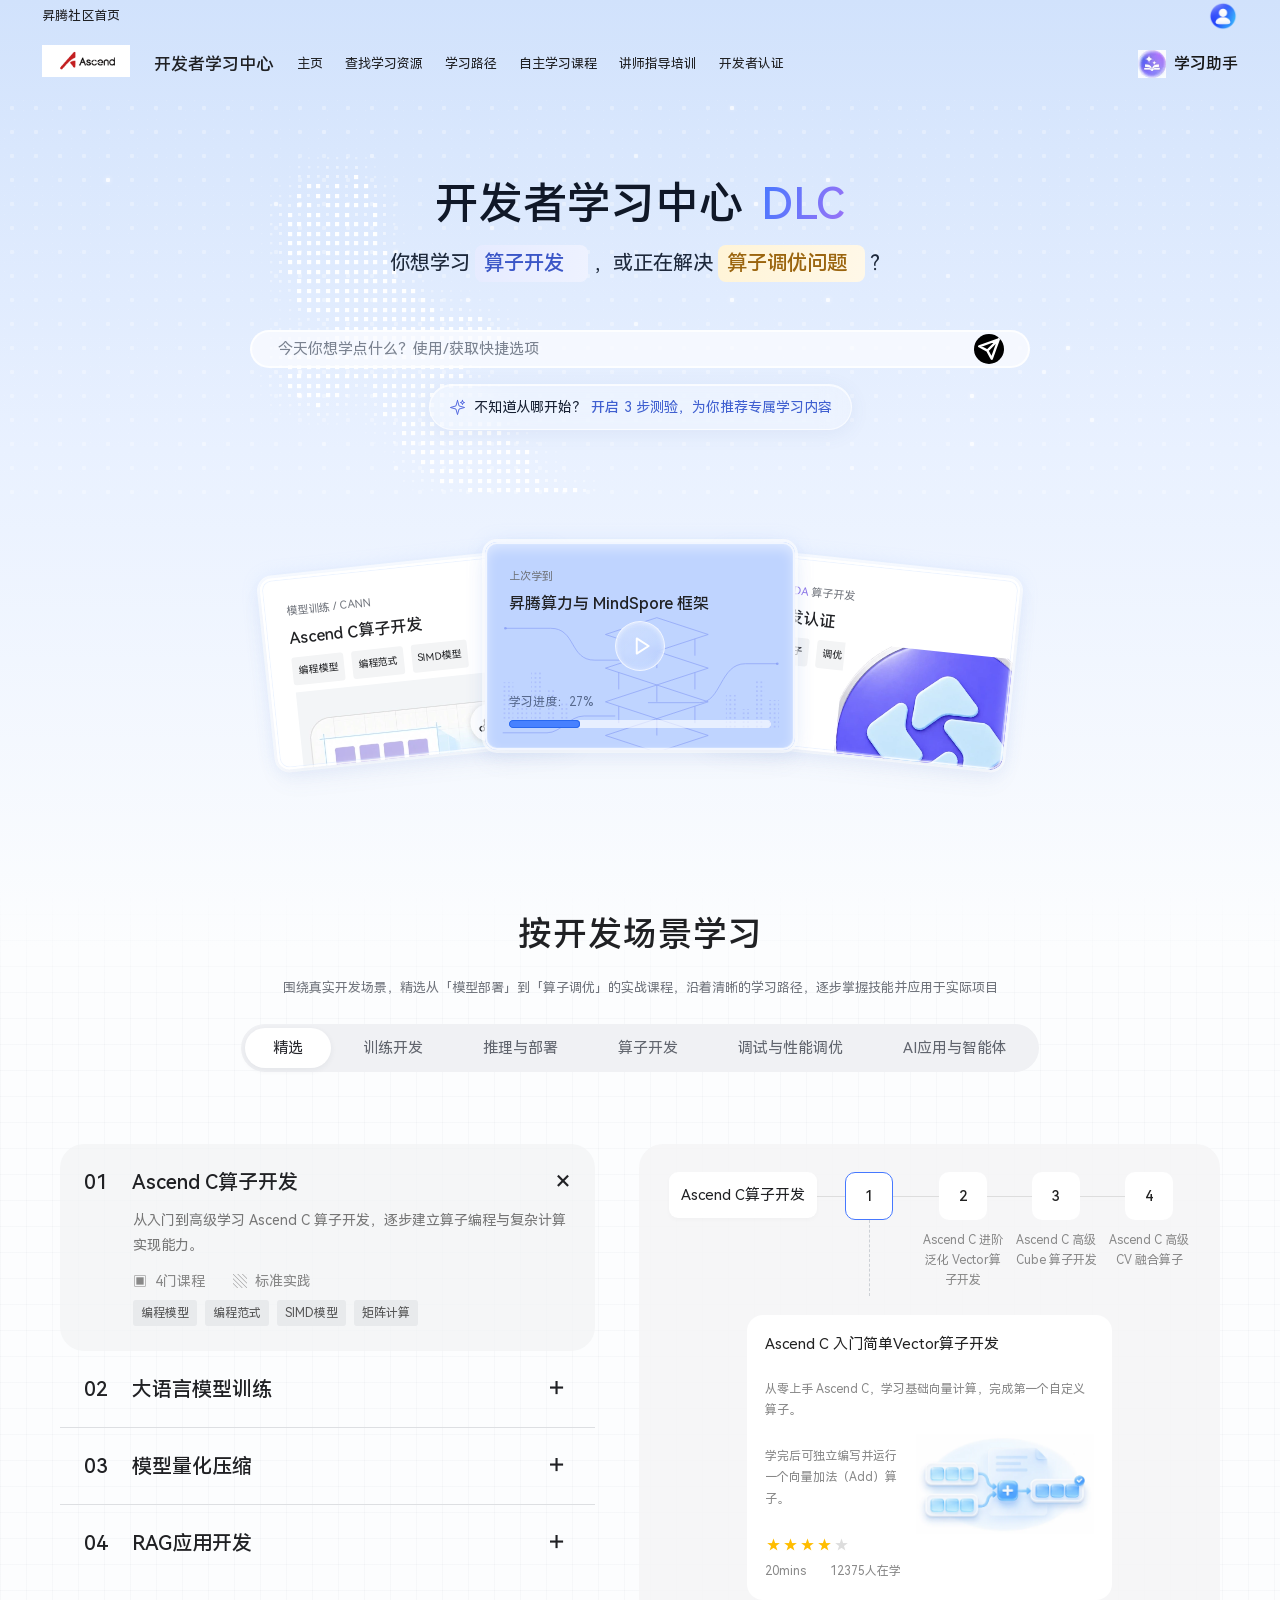
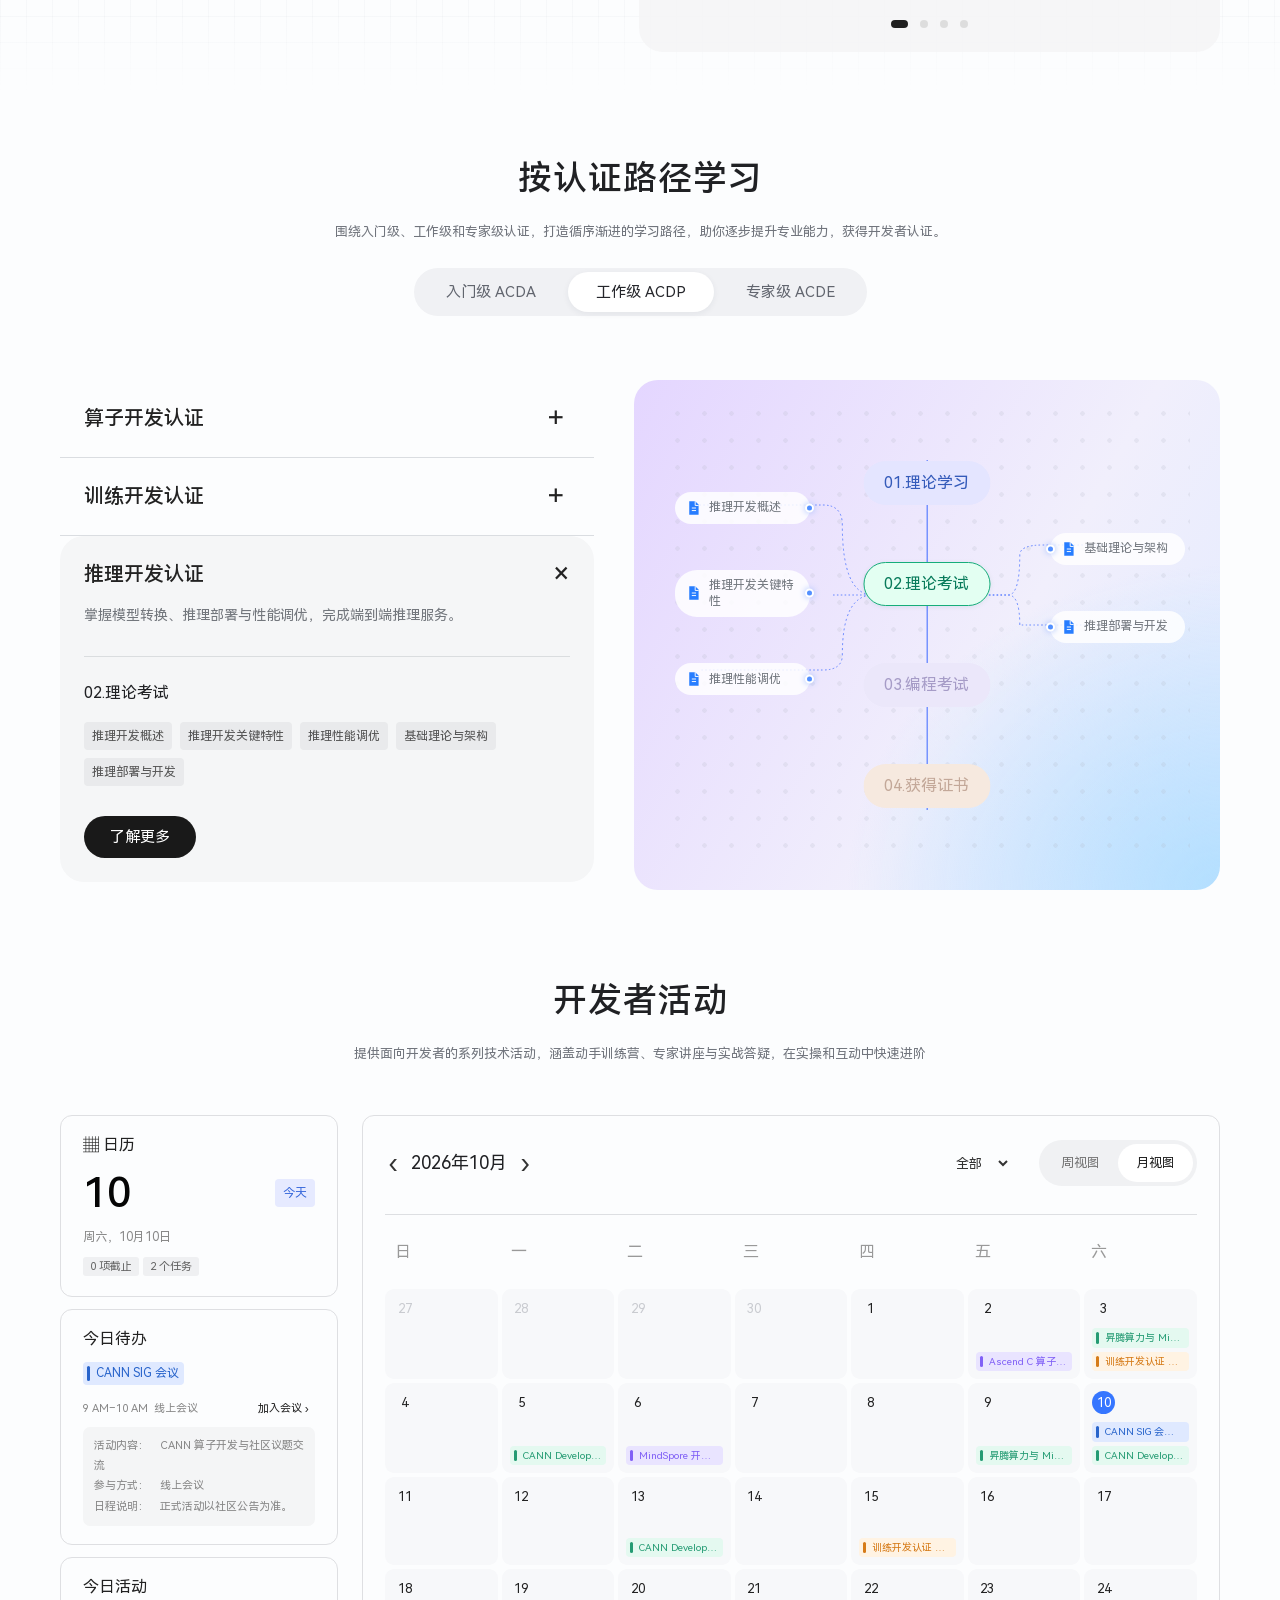
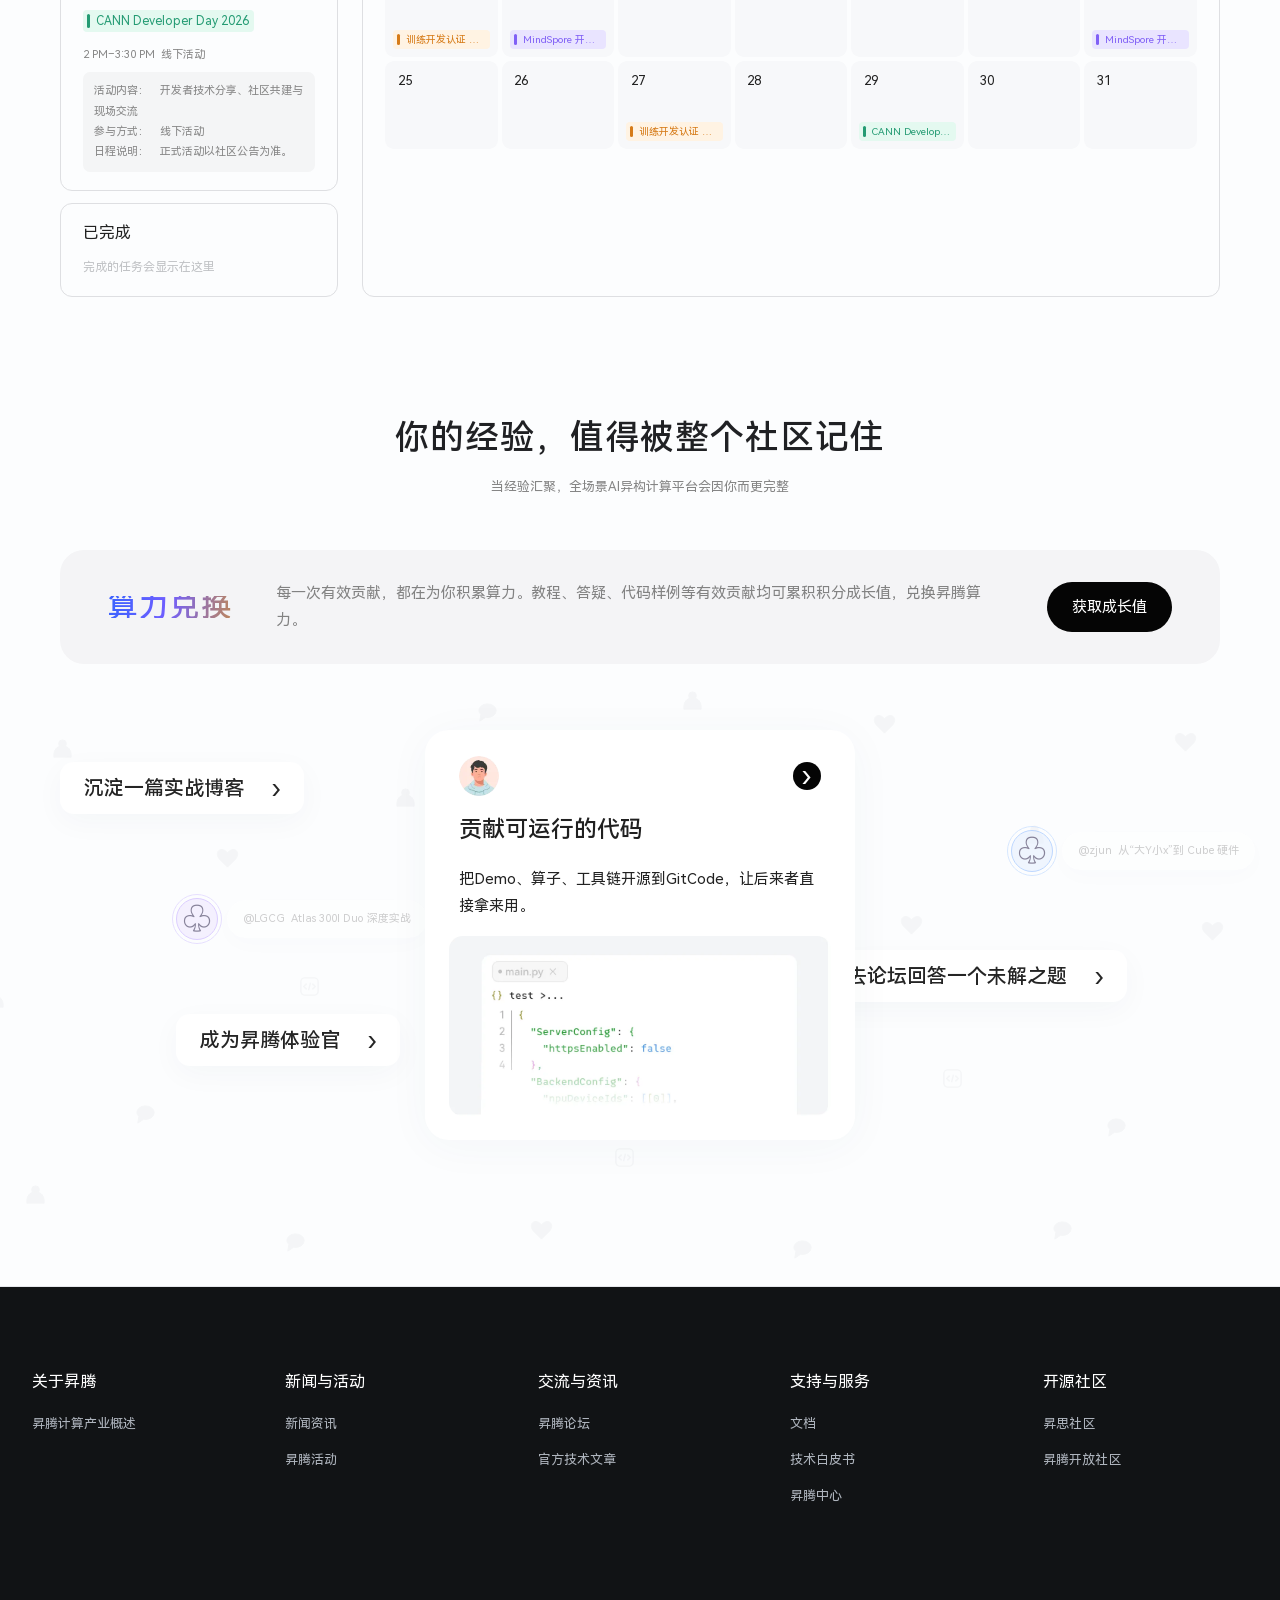
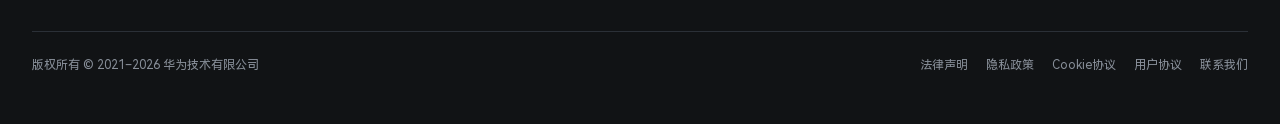
==== commit 6185a8d8: "按开发场景分类更新课程列表和路径" ====
--- a/index.html
+++ b/index.html
@@ -194,7 +194,7 @@
   <script src="assets/js/floating-assistant-window.js?v=1"></script>
   <script src="assets/js/home-learning-assistant.js?v=expert-companion-2"></script>
   <script src="assets/js/home-agent-integration.js?v=1"></script>
-  <script src="assets/js/home-scenes-121.js?v=2"></script>
+  <script src="assets/js/home-scenes-121.js?v=3"></script>
   <script src="assets/js/home-events-121.js?v=1"></script>
   <script src="assets/js/home-certifications-121.js?v=1"></script>
   <script src="assets/js/home-glass-nav.js?v=1"></script>
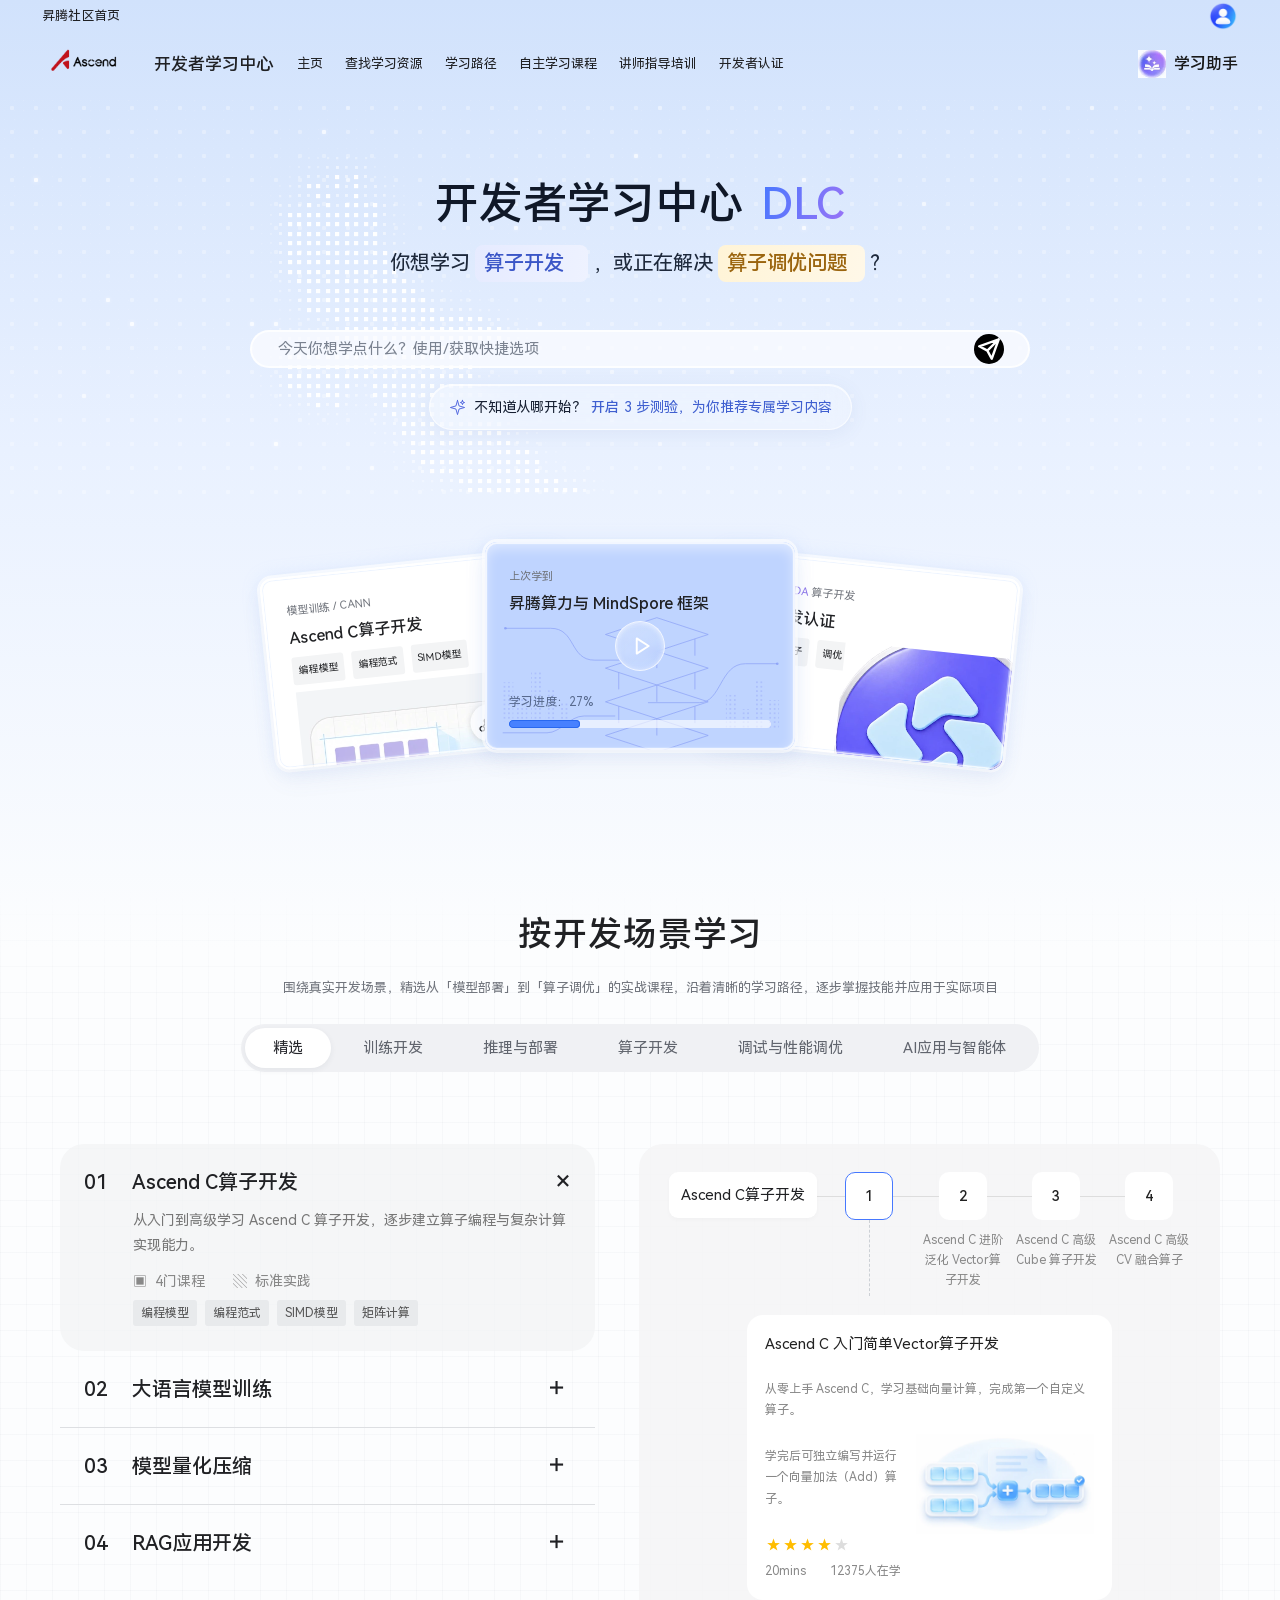
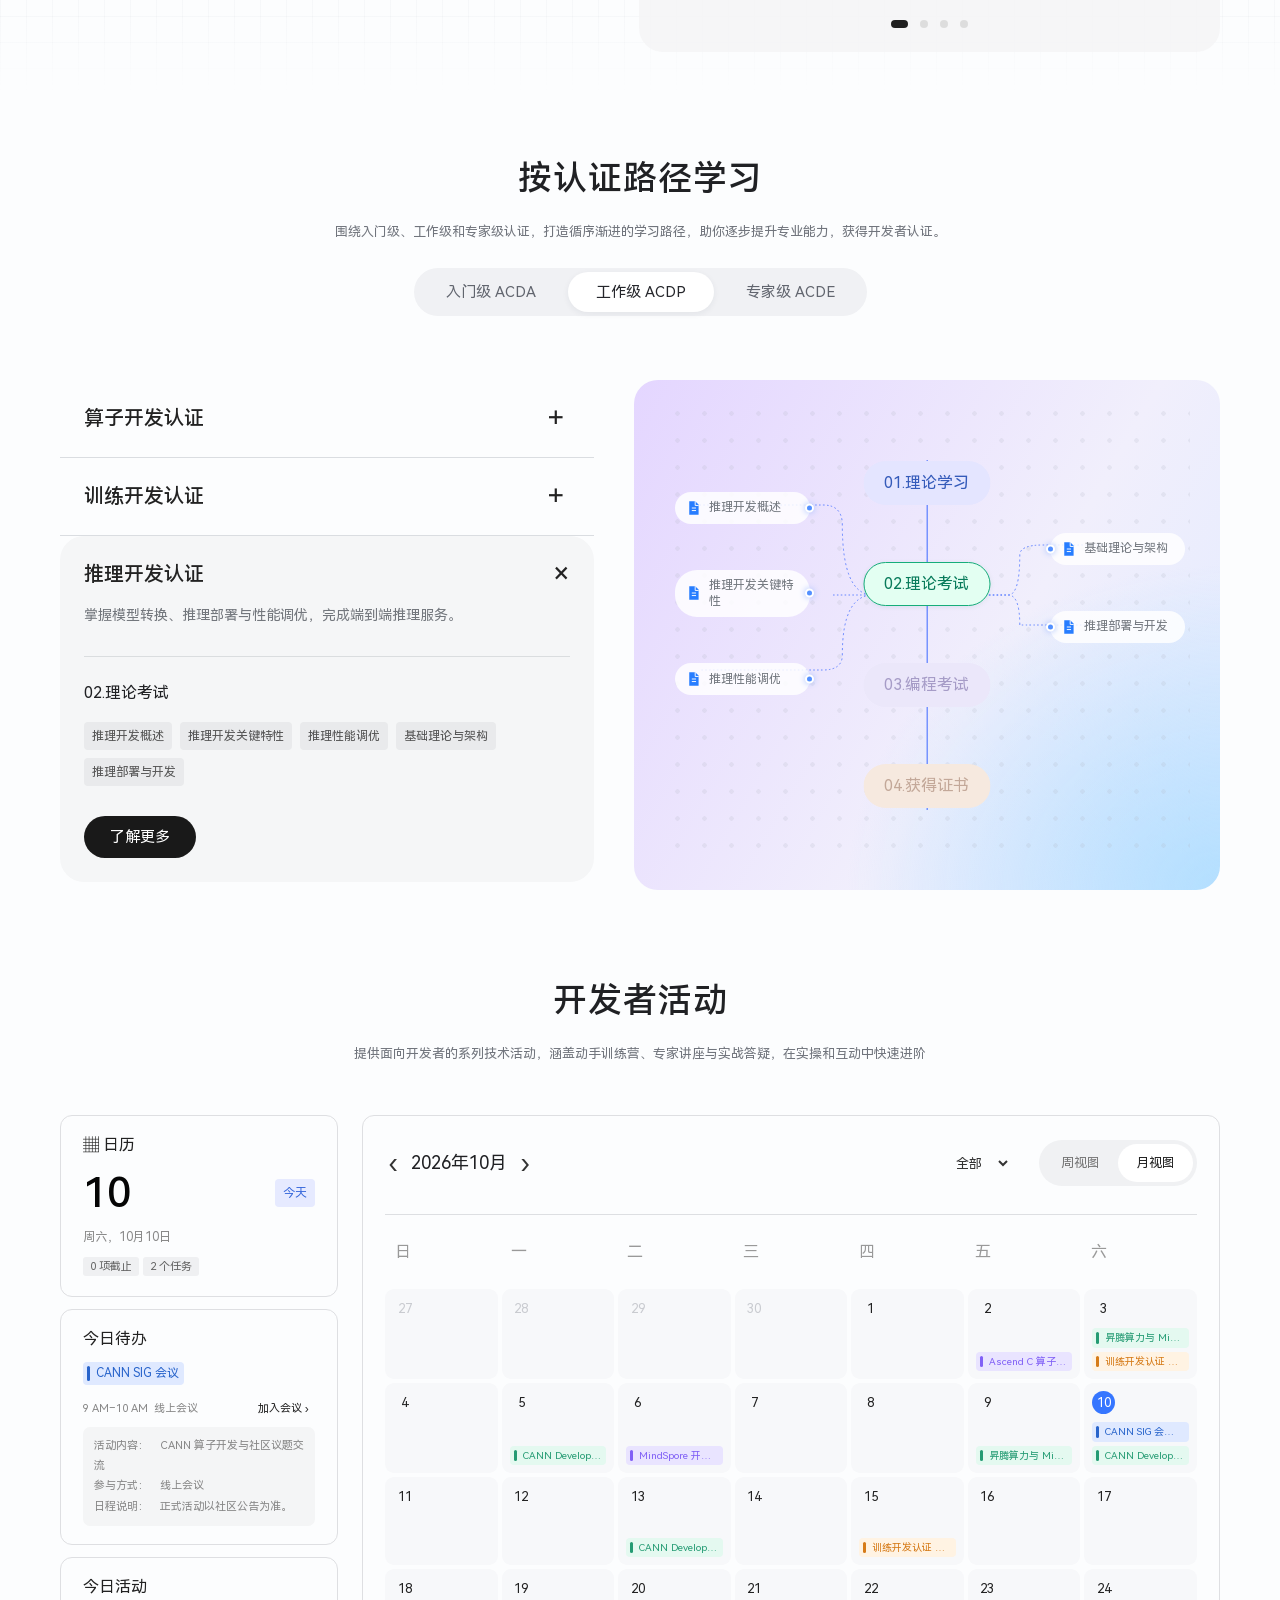
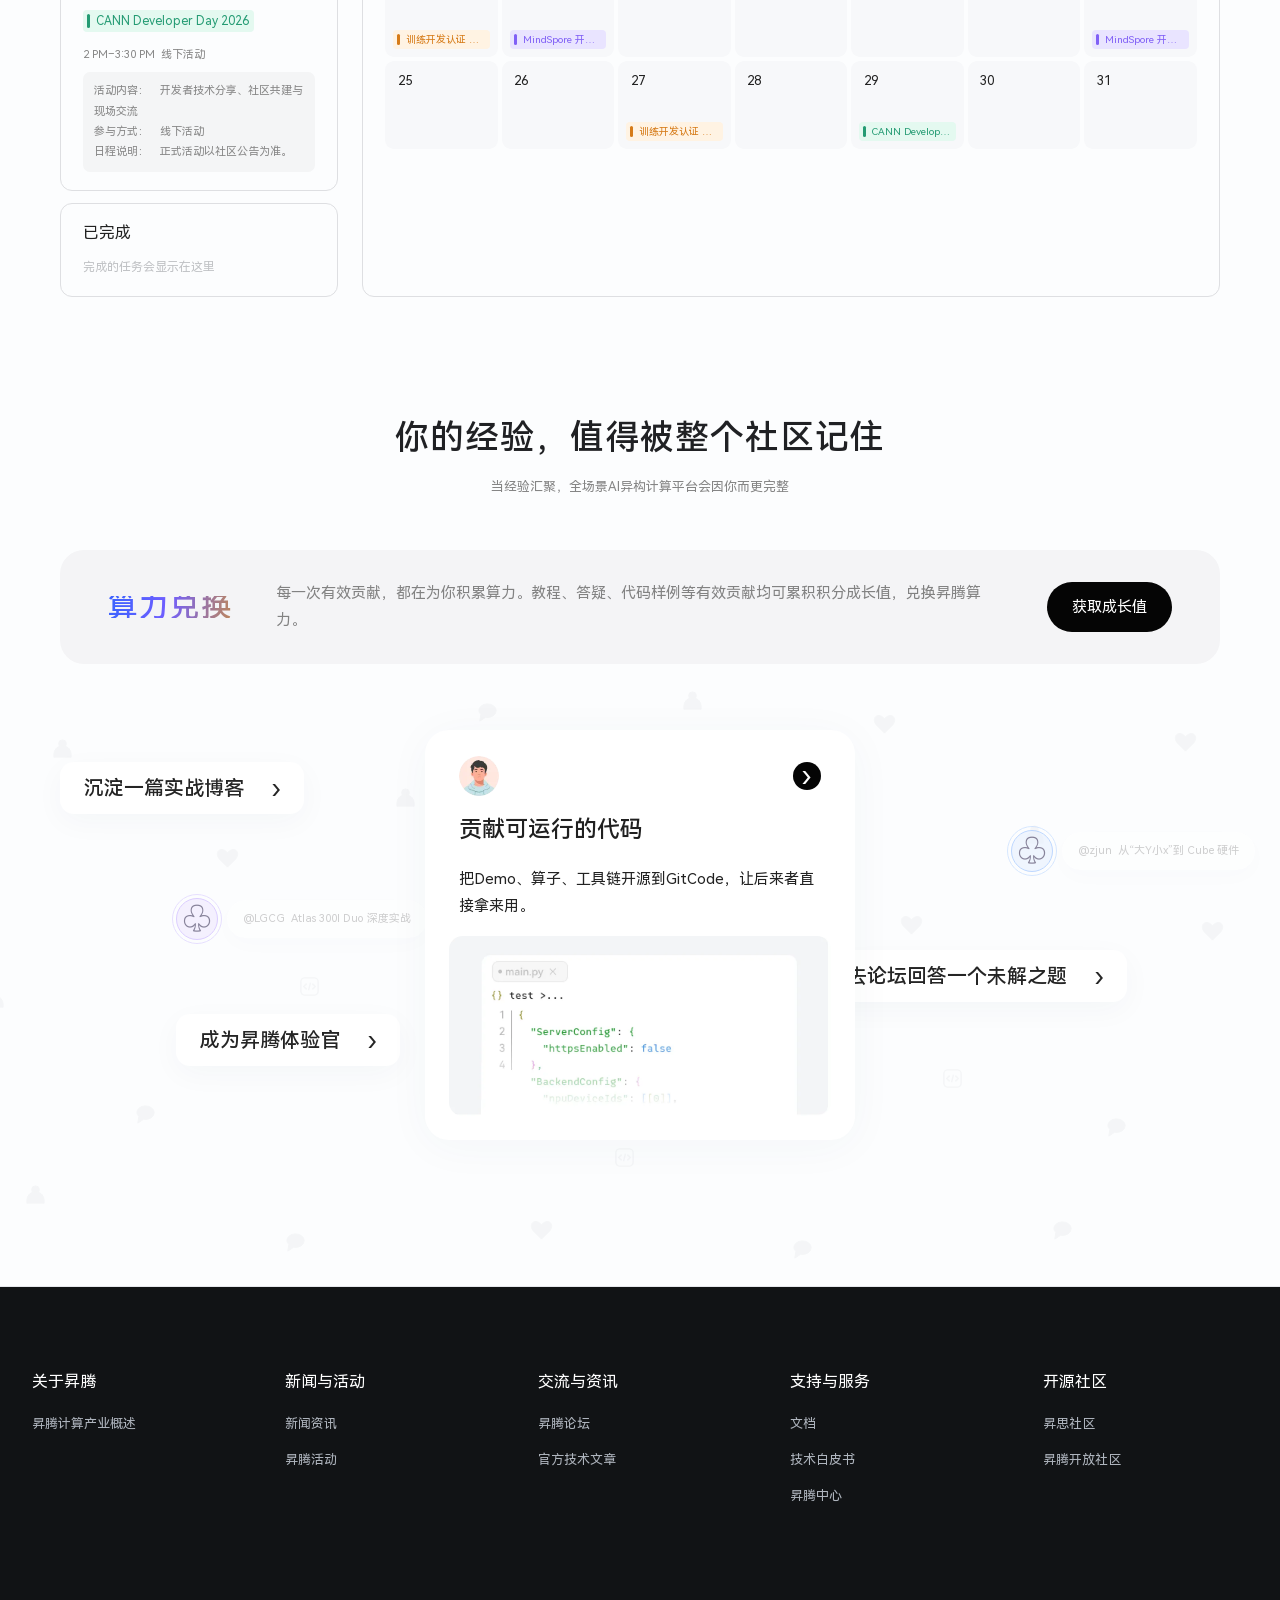
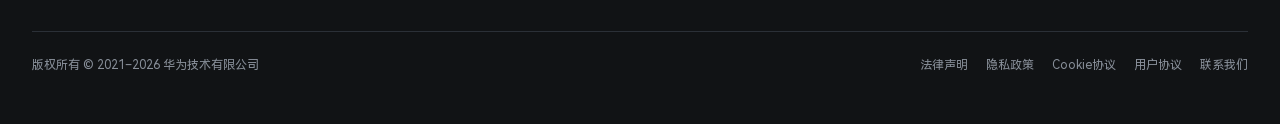
==== commit 98fbb3df: "首页导航替换透明Ascend标志" ====
--- a/index.html
+++ b/index.html
@@ -49,7 +49,7 @@
   <a class="skip-link" href="#scenes">跳至学习内容</a>
   <header class="site-nav october-nav">
     <div class="utility-bar"><a href="index.html">昇腾社区首页</a><div class="utility-user"><a class="user-avatar-link" href="prototypes/lowfi/personal-center-knowledge-assets.html" aria-label="个人中心"><img src="assets/images/figma-home/user-avatar.png" alt=""></a></div></div>
-    <div class="october-nav-main"><a class="brand-logo" href="index.html"><img src="assets/images/figma-home/nav-logo.png" alt="Ascend"></a><a class="brand-title" href="index.html">开发者学习中心</a><nav aria-label="主导航"><a href="#top" aria-current="page">主页</a><a href="https://www.hiascend.com/developer/edu/find-resource">查找学习资源</a><a href="https://www.hiascend.com/edu/growth">学习路径</a><a href="https://www.hiascend.com/edu/courses">自主学习课程</a><a href="#events">讲师指导培训</a><a href="#certifications">开发者认证</a></nav><button type="button" class="home-assistant-trigger" id="homeAssistantTrigger" aria-controls="homeAssistantWindow" aria-expanded="false"><span class="ha-source ha-logo" aria-hidden="true"></span>学习助手</button></div>
+    <div class="october-nav-main"><a class="brand-logo" href="index.html"><img src="assets/images/ascend-logo-transparent.png" alt="Ascend"></a><a class="brand-title" href="index.html">开发者学习中心</a><nav aria-label="主导航"><a href="#top" aria-current="page">主页</a><a href="https://www.hiascend.com/developer/edu/find-resource">查找学习资源</a><a href="https://www.hiascend.com/edu/growth">学习路径</a><a href="https://www.hiascend.com/edu/courses">自主学习课程</a><a href="#events">讲师指导培训</a><a href="#certifications">开发者认证</a></nav><button type="button" class="home-assistant-trigger" id="homeAssistantTrigger" aria-controls="homeAssistantWindow" aria-expanded="false"><span class="ha-source ha-logo" aria-hidden="true"></span>学习助手</button></div>
   </header>
 
   <main class="dlc-main" id="top">
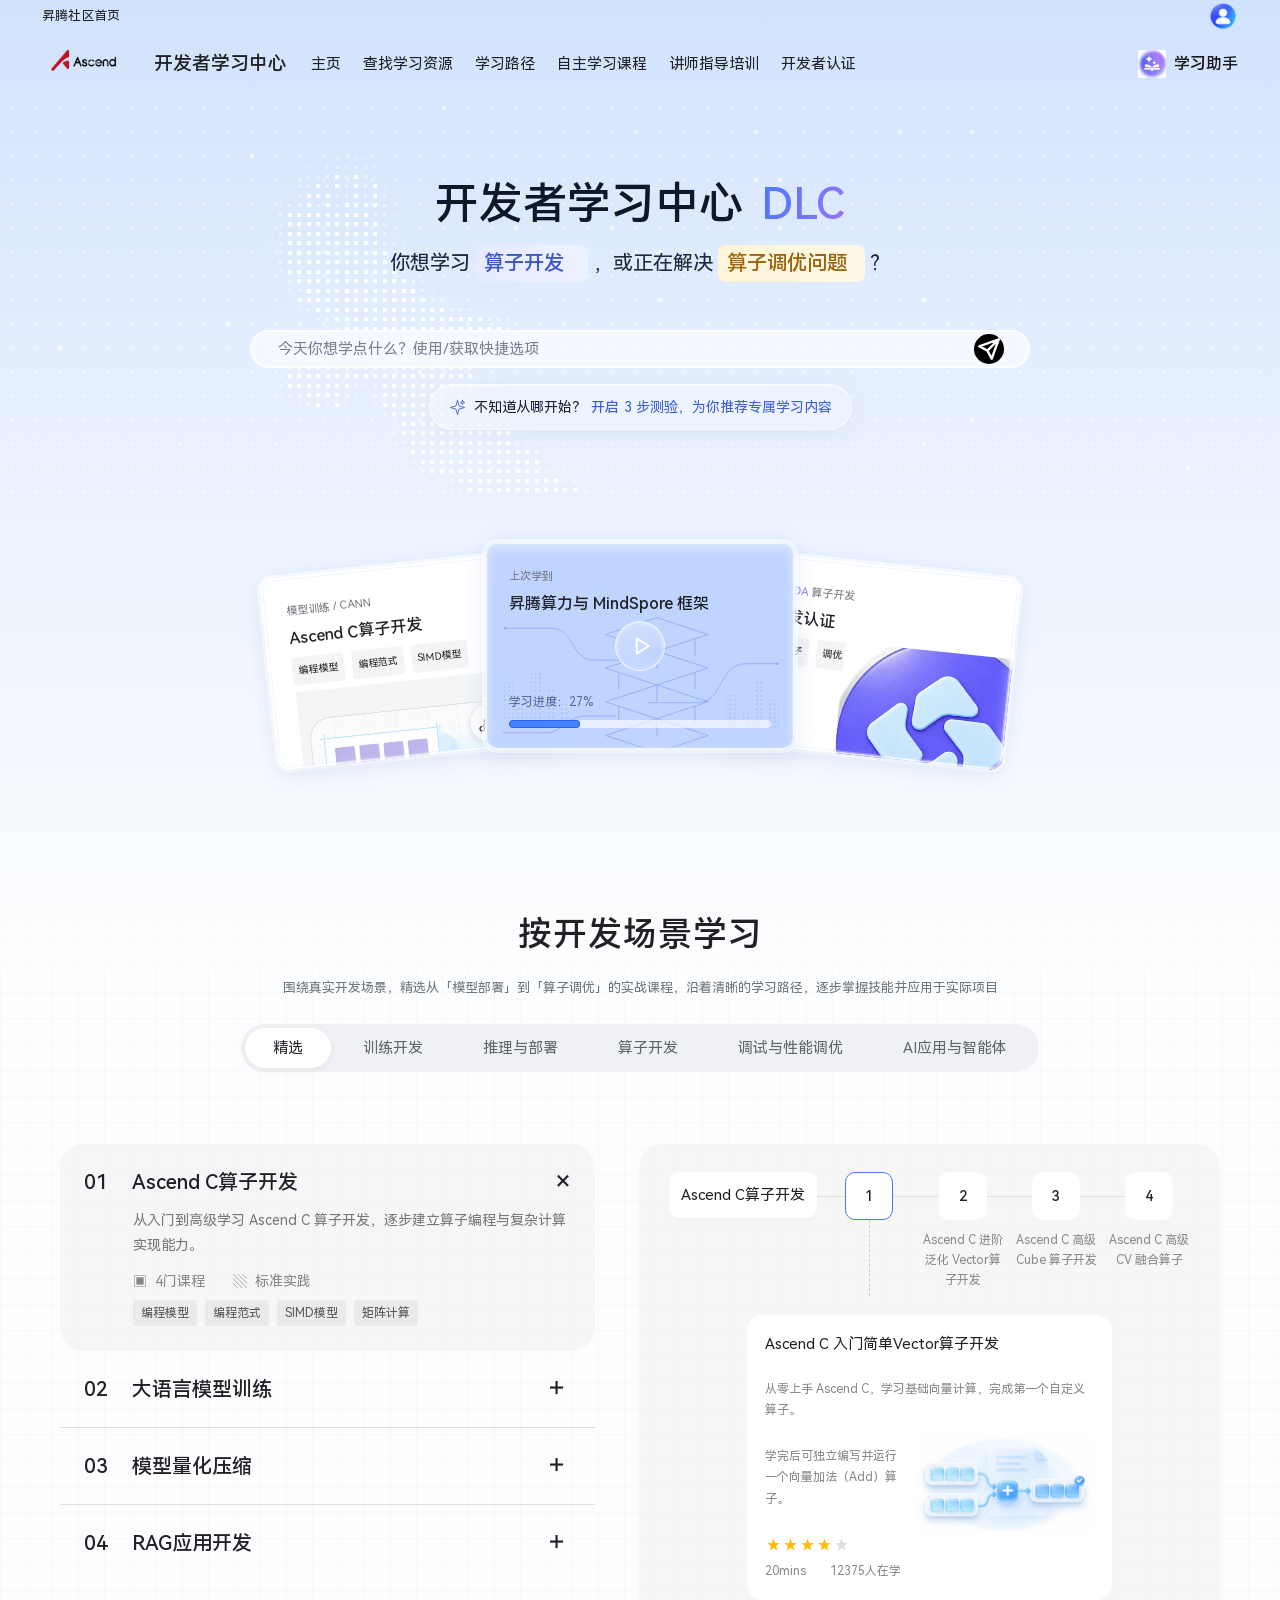
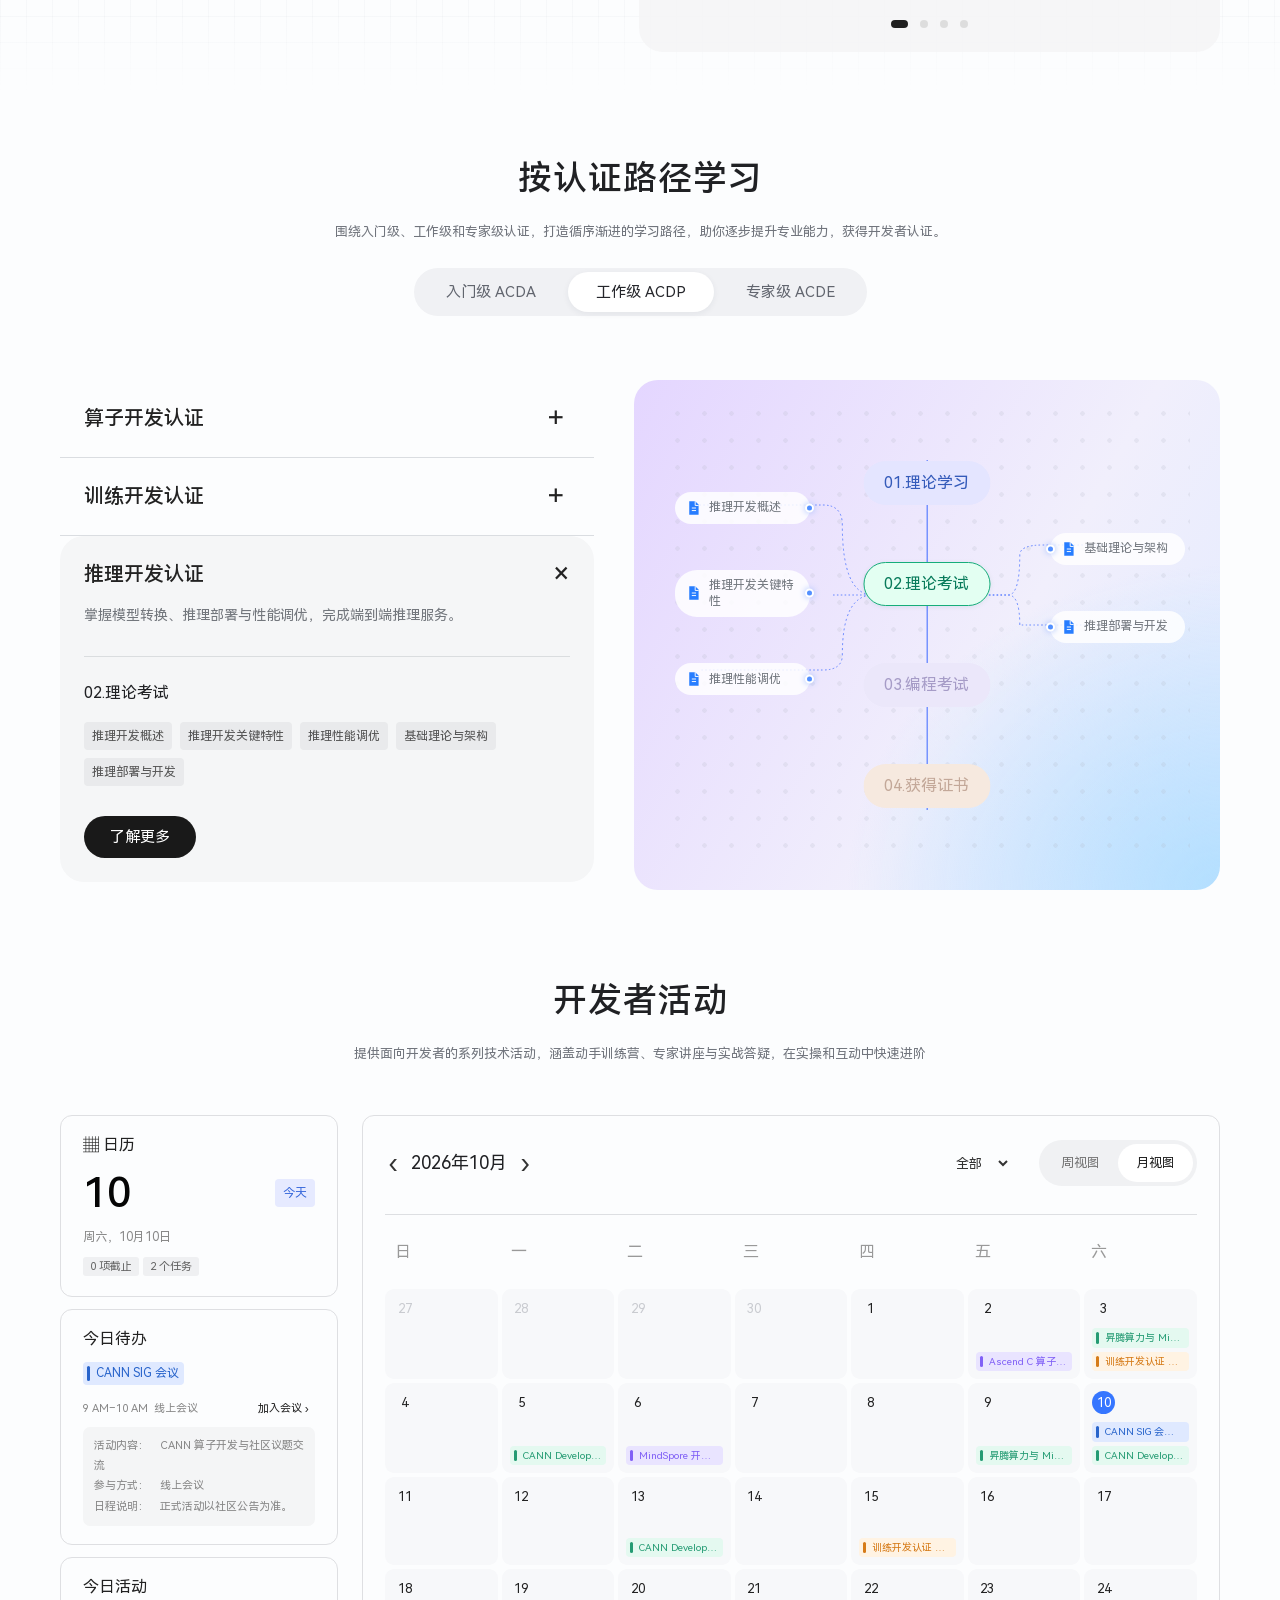
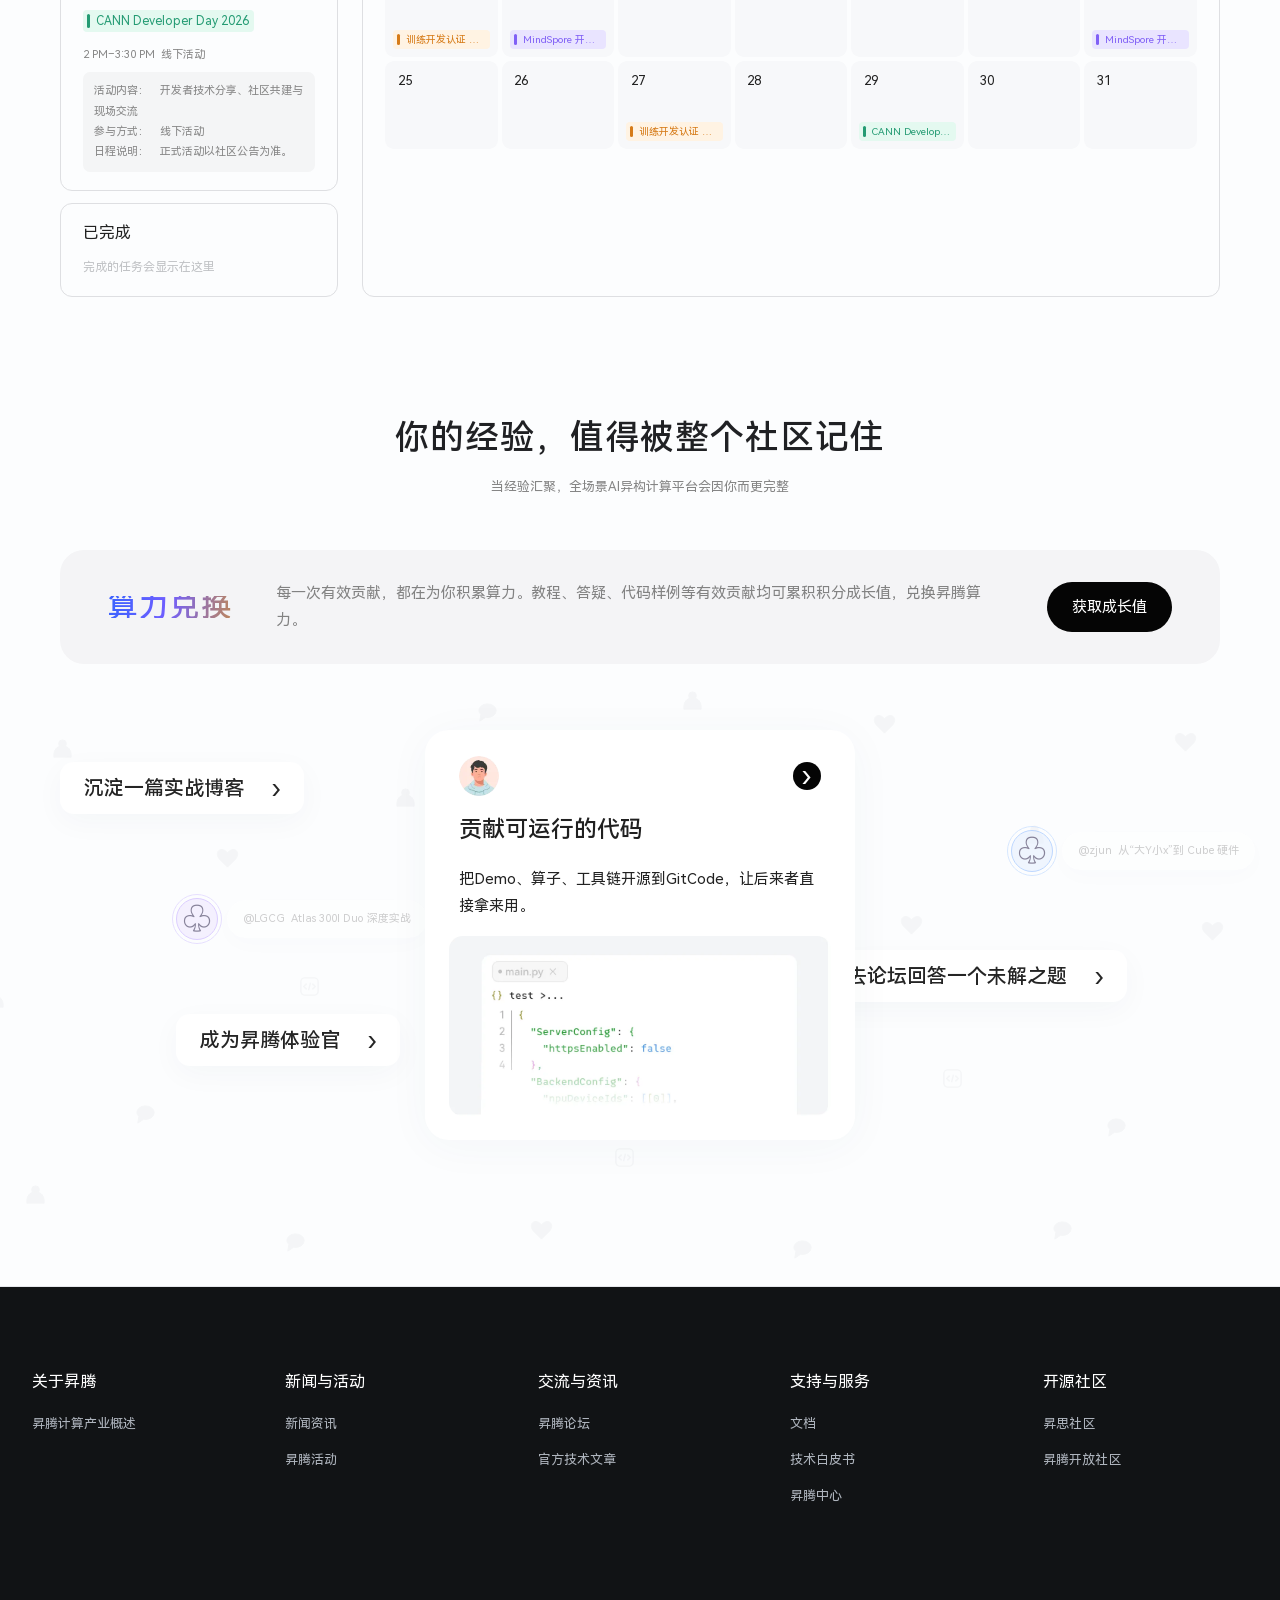
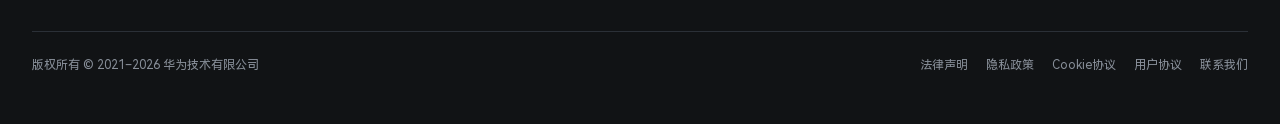
==== commit e79fcb08: "首页顶部导航字号整体加大2像素" ====
--- a/index.html
+++ b/index.html
@@ -43,7 +43,7 @@
   <link rel="stylesheet" href="assets/css/community-121.css?v=1">
   <link rel="stylesheet" href="assets/css/home-events-121.css?v=1">
   <link rel="stylesheet" href="assets/css/home-certifications-121.css?v=1">
-  <link rel="stylesheet" href="assets/css/home-glass-nav.css?v=1">
+  <link rel="stylesheet" href="assets/css/home-glass-nav.css?v=2">
 </head>
 <body>
   <a class="skip-link" href="#scenes">跳至学习内容</a>
--- a/assets/css/home-glass-nav.css
+++ b/assets/css/home-glass-nav.css
@@ -6,12 +6,18 @@
 .home-glass-nav.is-glass .october-nav-main{order:0;flex:1;min-width:0;padding:0;height:48px;gap:14px}
 .home-glass-nav.is-glass .utility-bar{order:1;padding:0;gap:12px;flex:none;height:auto;font-size:11px}
 .home-glass-nav.is-glass .brand-logo img{width:72px;height:32px}
-.home-glass-nav.is-glass .brand-title{font-size:16px;margin-right:4px}
-.home-glass-nav.is-glass .october-nav-main nav{gap:18px;font-size:13px;overflow-x:auto;scrollbar-width:none;min-width:0}
+.home-glass-nav.is-glass .brand-title{font-size:18px;margin-right:4px}
+.home-glass-nav.is-glass .october-nav-main nav{gap:18px;font-size:15px;overflow-x:auto;scrollbar-width:none;min-width:0}
 .home-glass-nav.is-glass .october-nav-main nav::-webkit-scrollbar{display:none}
 .home-glass-nav.is-glass .october-nav-main nav a{display:block;padding:10px 0}
 .home-glass-nav.is-glass .home-assistant-trigger{flex:none;font-size:12px;gap:5px}
 .home-glass-nav.is-glass .home-assistant-trigger .ha-source{transform:scale(.85)}
 @keyframes glass-nav-arrive{from{opacity:0;transform:translateY(-8px)}to{opacity:1;transform:translateY(0)}}
-@media(max-width:700px){body:has(.home-glass-nav) .dlc-main{padding-top:116px}.october-nav.home-glass-nav{height:116px}.home-glass-nav.is-glass{top:8px;left:8px;right:8px;width:calc(100% - 16px);height:94px;padding:8px 14px;gap:8px;align-items:flex-start;border-radius:24px}.home-glass-nav.is-glass .october-nav-main{position:static;height:34px;gap:8px}.home-glass-nav.is-glass .brand-logo img{width:58px;height:28px}.home-glass-nav.is-glass .brand-title{font-size:13px}.home-glass-nav.is-glass .home-assistant-trigger{margin-left:auto;font-size:0}.home-glass-nav.is-glass .october-nav-main nav{position:absolute;left:14px;right:14px;bottom:7px;height:32px;gap:20px;overflow:auto;justify-content:flex-start;font-size:12px}.home-glass-nav.is-glass .utility-bar{gap:6px;height:34px}.home-glass-nav.is-glass .utility-bar>a{display:none}.home-glass-nav.is-glass .user-avatar-link{width:25px;height:25px}.home-glass-nav.is-glass .user-avatar-link img{width:25px;height:25px}}
+@media(max-width:700px){body:has(.home-glass-nav) .dlc-main{padding-top:116px}.october-nav.home-glass-nav{height:116px}.home-glass-nav.is-glass{top:8px;left:8px;right:8px;width:calc(100% - 16px);height:94px;padding:8px 14px;gap:8px;align-items:flex-start;border-radius:24px}.home-glass-nav.is-glass .october-nav-main{position:static;height:34px;gap:8px}.home-glass-nav.is-glass .brand-logo img{width:58px;height:28px}.home-glass-nav.is-glass .brand-title{font-size:15px}.home-glass-nav.is-glass .home-assistant-trigger{margin-left:auto;font-size:0}.home-glass-nav.is-glass .october-nav-main nav{position:absolute;left:14px;right:14px;bottom:7px;height:32px;gap:20px;overflow:auto;justify-content:flex-start;font-size:14px}.home-glass-nav.is-glass .utility-bar{gap:6px;height:34px}.home-glass-nav.is-glass .utility-bar>a{display:none}.home-glass-nav.is-glass .user-avatar-link{width:25px;height:25px}.home-glass-nav.is-glass .user-avatar-link img{width:25px;height:25px}}
 @media(prefers-reduced-motion:reduce){.home-glass-nav.is-glass{animation:none}}
+
+.home-glass-nav:not(.is-glass) .brand-title{font-size:21px}
+.home-glass-nav:not(.is-glass) .october-nav-main nav{font-size:17px}
+@media(max-width:1450px){.home-glass-nav:not(.is-glass) .brand-title{font-size:19px}.home-glass-nav:not(.is-glass) .october-nav-main nav{font-size:15px}}
+@media(max-width:1100px){.home-glass-nav:not(.is-glass) .brand-title{font-size:18px}}
+@media(max-width:700px){.home-glass-nav:not(.is-glass) .october-nav-main nav{font-size:14px}}
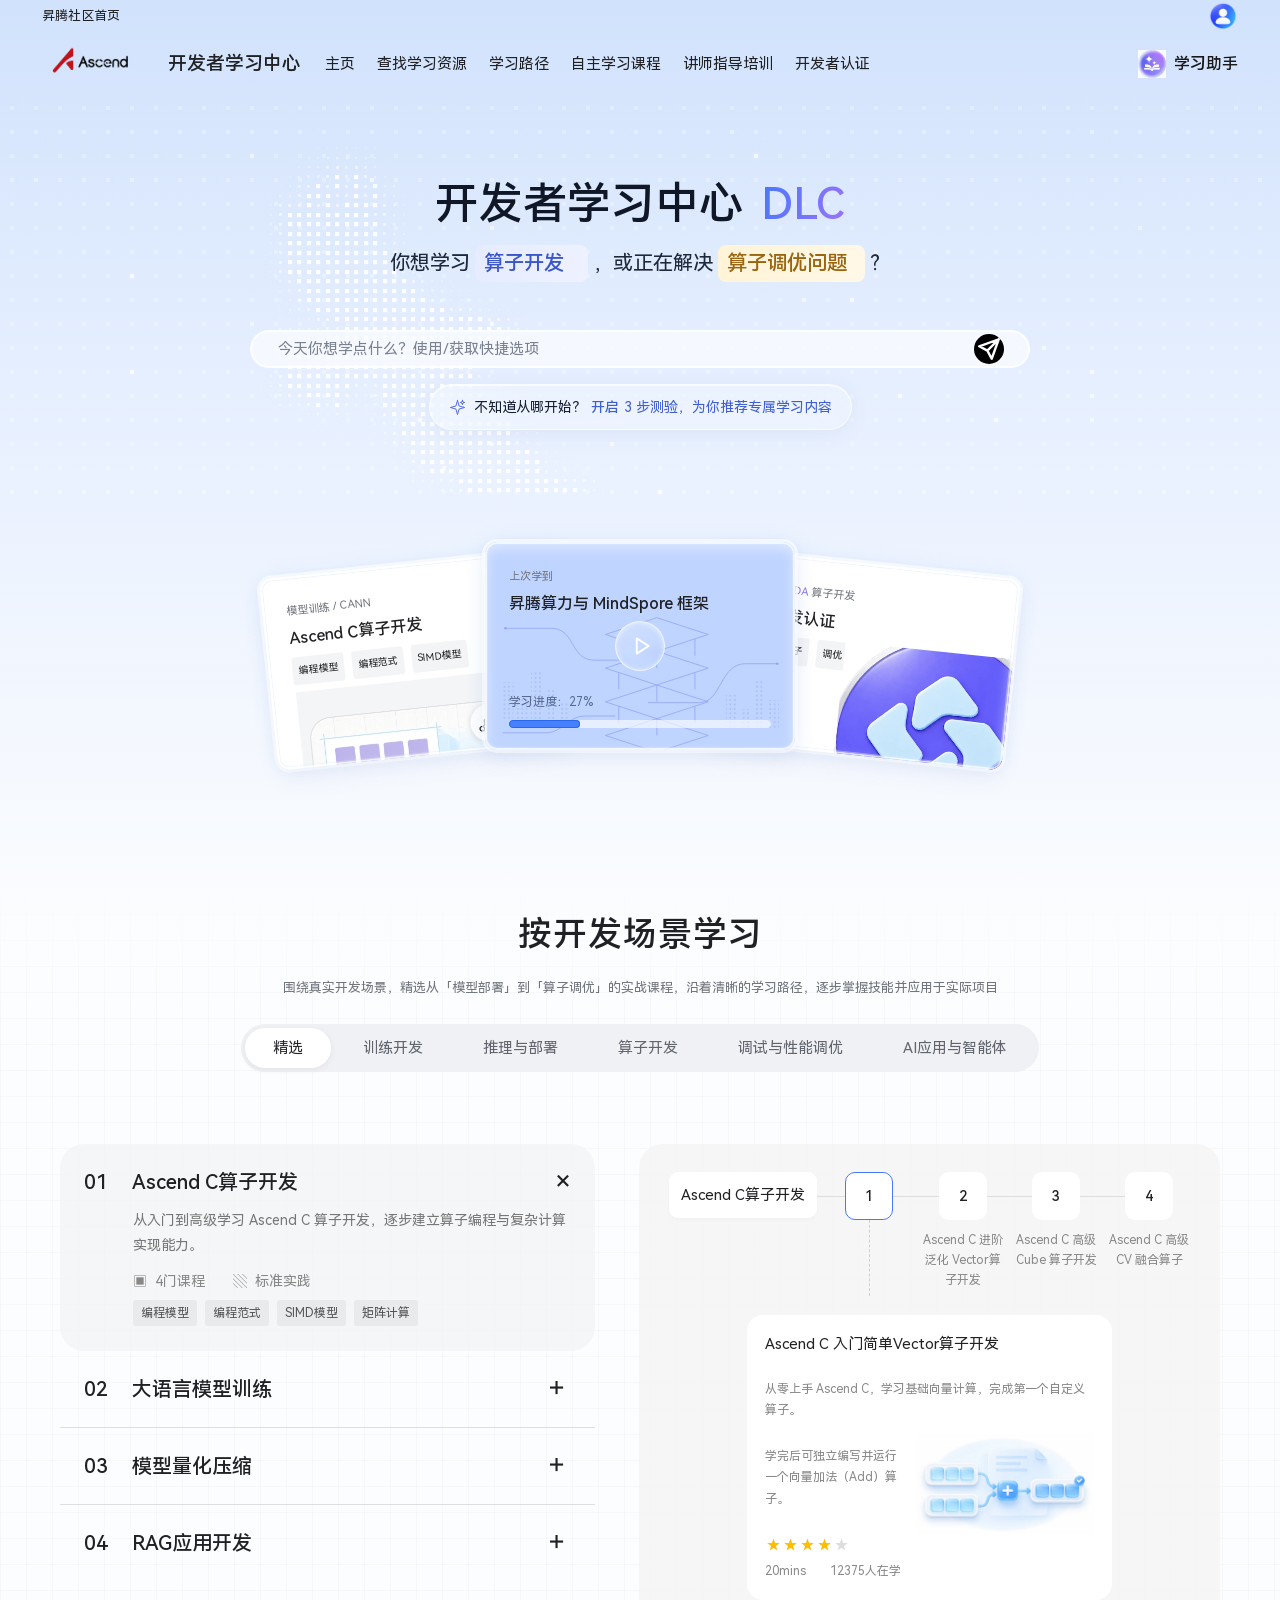
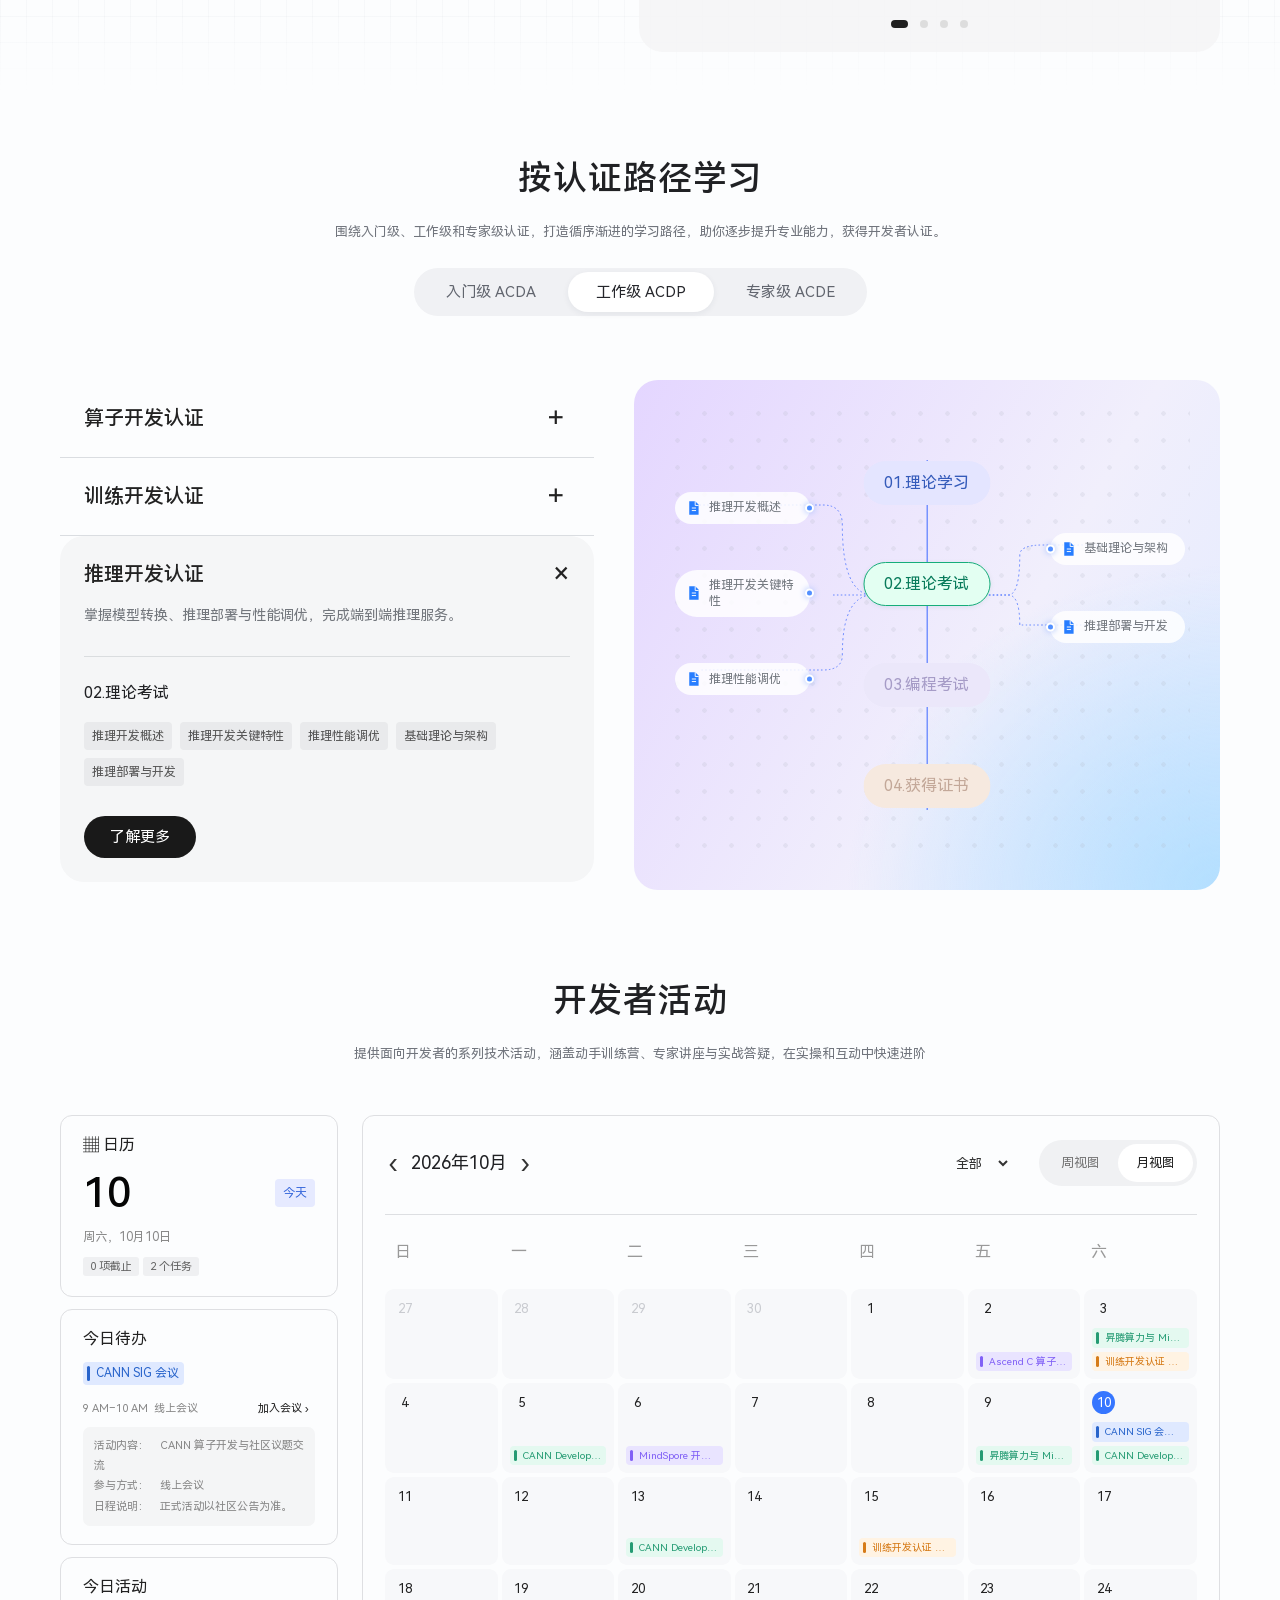
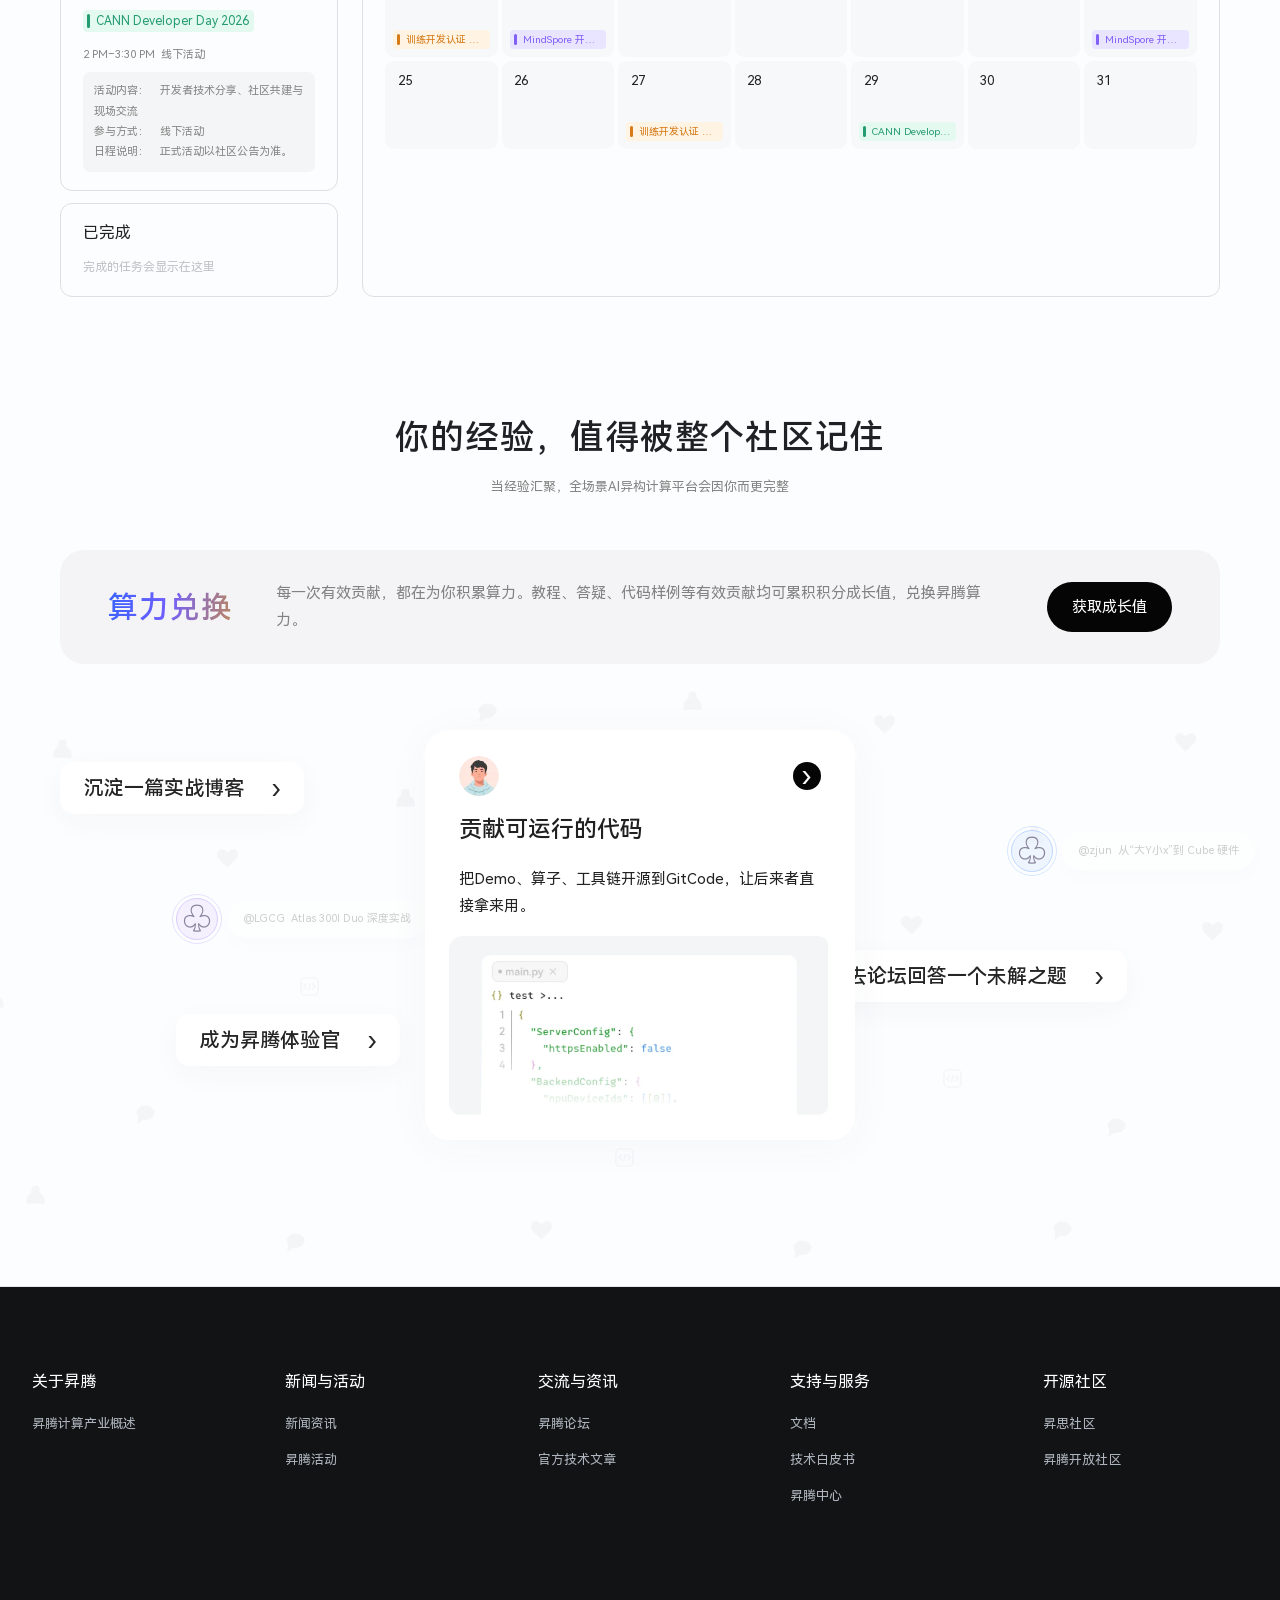
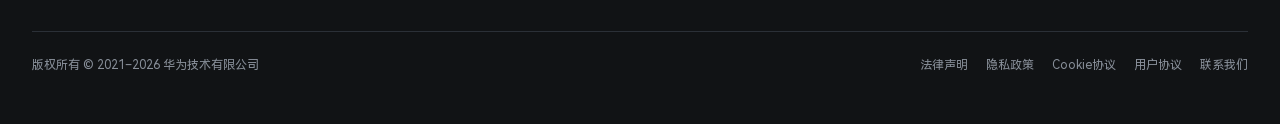
==== commit 588ea668: "放大首页标志并修复算力兑换文字裁切" ====
--- a/index.html
+++ b/index.html
@@ -40,10 +40,10 @@
   <link rel="stylesheet" href="assets/css/home-starter-ide.css?v=6">
 <link rel="icon" href="assets/images/figma-home/certification.svg" type="image/svg+xml">
   <link rel="stylesheet" href="assets/css/home-scenes-121.css?v=1">
-  <link rel="stylesheet" href="assets/css/community-121.css?v=1">
+  <link rel="stylesheet" href="assets/css/community-121.css?v=2">
   <link rel="stylesheet" href="assets/css/home-events-121.css?v=1">
   <link rel="stylesheet" href="assets/css/home-certifications-121.css?v=1">
-  <link rel="stylesheet" href="assets/css/home-glass-nav.css?v=2">
+  <link rel="stylesheet" href="assets/css/home-glass-nav.css?v=3">
 </head>
 <body>
   <a class="skip-link" href="#scenes">跳至学习内容</a>
--- a/assets/css/community-121.css
+++ b/assets/css/community-121.css
@@ -2,7 +2,7 @@
 #growth.community121 h2{margin-bottom:16px}
 .community121>.section-intro{margin-bottom:52px;color:#858585}
 .community121-redeem{display:flex;align-items:center;gap:44px;background:#f4f4f6;border-radius:24px;padding:30px 48px;text-align:left}
-.community121-redeem>strong{flex:none;font-size:30px;letter-spacing:1px;background:linear-gradient(100deg,#3e62ff 5%,#705eff 48%,#bd875b 100%);background-clip:text;-webkit-background-clip:text;color:transparent}
+.community121-redeem>strong{flex:none;display:block;font-size:30px;line-height:1.5;padding:3px 0;letter-spacing:1px;background:linear-gradient(100deg,#3e62ff 5%,#705eff 48%,#bd875b 100%);background-clip:text;-webkit-background-clip:text;color:transparent}
 .community121-redeem>p{flex:1;margin:0;font-size:15px;line-height:1.8;color:#828282;font-weight:500}
 .community121-redeem>a{flex:none;background:#050505;color:#fff;border-radius:999px;padding:14px 25px;font-size:15px;text-decoration:none}
 .community121-stage{position:relative;min-height:610px;padding:66px 0 100px;isolation:isolate}
--- a/assets/css/home-glass-nav.css
+++ b/assets/css/home-glass-nav.css
@@ -5,7 +5,7 @@
 .home-glass-nav.is-glass{position:fixed;top:12px;left:24px;right:24px;width:min(1440px,calc(100% - 48px));height:62px;margin:0 auto;padding:6px 16px;display:flex;align-items:center;gap:18px;border:1px solid rgba(255,255,255,.78);border-radius:999px;background:rgba(245,248,253,.7);box-shadow:0 8px 28px rgba(43,63,95,.12),inset 0 1px 0 #fff8;backdrop-filter:blur(24px) saturate(160%);-webkit-backdrop-filter:blur(24px) saturate(160%);animation:glass-nav-arrive .25s ease-out both}
 .home-glass-nav.is-glass .october-nav-main{order:0;flex:1;min-width:0;padding:0;height:48px;gap:14px}
 .home-glass-nav.is-glass .utility-bar{order:1;padding:0;gap:12px;flex:none;height:auto;font-size:11px}
-.home-glass-nav.is-glass .brand-logo img{width:72px;height:32px}
+.home-glass-nav.is-glass .brand-logo img{width:82px;height:36px}
 .home-glass-nav.is-glass .brand-title{font-size:18px;margin-right:4px}
 .home-glass-nav.is-glass .october-nav-main nav{gap:18px;font-size:15px;overflow-x:auto;scrollbar-width:none;min-width:0}
 .home-glass-nav.is-glass .october-nav-main nav::-webkit-scrollbar{display:none}
@@ -13,7 +13,7 @@
 .home-glass-nav.is-glass .home-assistant-trigger{flex:none;font-size:12px;gap:5px}
 .home-glass-nav.is-glass .home-assistant-trigger .ha-source{transform:scale(.85)}
 @keyframes glass-nav-arrive{from{opacity:0;transform:translateY(-8px)}to{opacity:1;transform:translateY(0)}}
-@media(max-width:700px){body:has(.home-glass-nav) .dlc-main{padding-top:116px}.october-nav.home-glass-nav{height:116px}.home-glass-nav.is-glass{top:8px;left:8px;right:8px;width:calc(100% - 16px);height:94px;padding:8px 14px;gap:8px;align-items:flex-start;border-radius:24px}.home-glass-nav.is-glass .october-nav-main{position:static;height:34px;gap:8px}.home-glass-nav.is-glass .brand-logo img{width:58px;height:28px}.home-glass-nav.is-glass .brand-title{font-size:15px}.home-glass-nav.is-glass .home-assistant-trigger{margin-left:auto;font-size:0}.home-glass-nav.is-glass .october-nav-main nav{position:absolute;left:14px;right:14px;bottom:7px;height:32px;gap:20px;overflow:auto;justify-content:flex-start;font-size:14px}.home-glass-nav.is-glass .utility-bar{gap:6px;height:34px}.home-glass-nav.is-glass .utility-bar>a{display:none}.home-glass-nav.is-glass .user-avatar-link{width:25px;height:25px}.home-glass-nav.is-glass .user-avatar-link img{width:25px;height:25px}}
+@media(max-width:700px){body:has(.home-glass-nav) .dlc-main{padding-top:116px}.october-nav.home-glass-nav{height:116px}.home-glass-nav.is-glass{top:8px;left:8px;right:8px;width:calc(100% - 16px);height:94px;padding:8px 14px;gap:8px;align-items:flex-start;border-radius:24px}.home-glass-nav.is-glass .october-nav-main{position:static;height:34px;gap:8px}.home-glass-nav.is-glass .brand-logo img{width:66px;height:30px}.home-glass-nav.is-glass .brand-title{font-size:15px}.home-glass-nav.is-glass .home-assistant-trigger{margin-left:auto;font-size:0}.home-glass-nav.is-glass .october-nav-main nav{position:absolute;left:14px;right:14px;bottom:7px;height:32px;gap:20px;overflow:auto;justify-content:flex-start;font-size:14px}.home-glass-nav.is-glass .utility-bar{gap:6px;height:34px}.home-glass-nav.is-glass .utility-bar>a{display:none}.home-glass-nav.is-glass .user-avatar-link{width:25px;height:25px}.home-glass-nav.is-glass .user-avatar-link img{width:25px;height:25px}}
 @media(prefers-reduced-motion:reduce){.home-glass-nav.is-glass{animation:none}}
 
 .home-glass-nav:not(.is-glass) .brand-title{font-size:21px}
@@ -21,3 +21,5 @@
 @media(max-width:1450px){.home-glass-nav:not(.is-glass) .brand-title{font-size:19px}.home-glass-nav:not(.is-glass) .october-nav-main nav{font-size:15px}}
 @media(max-width:1100px){.home-glass-nav:not(.is-glass) .brand-title{font-size:18px}}
 @media(max-width:700px){.home-glass-nav:not(.is-glass) .october-nav-main nav{font-size:14px}}
+
+.home-glass-nav .brand-logo{flex:none}.home-glass-nav:not(.is-glass) .brand-logo img{width:102px;height:46px;object-fit:contain}@media(max-width:700px){.home-glass-nav:not(.is-glass) .brand-logo img{width:84px;height:40px}}
